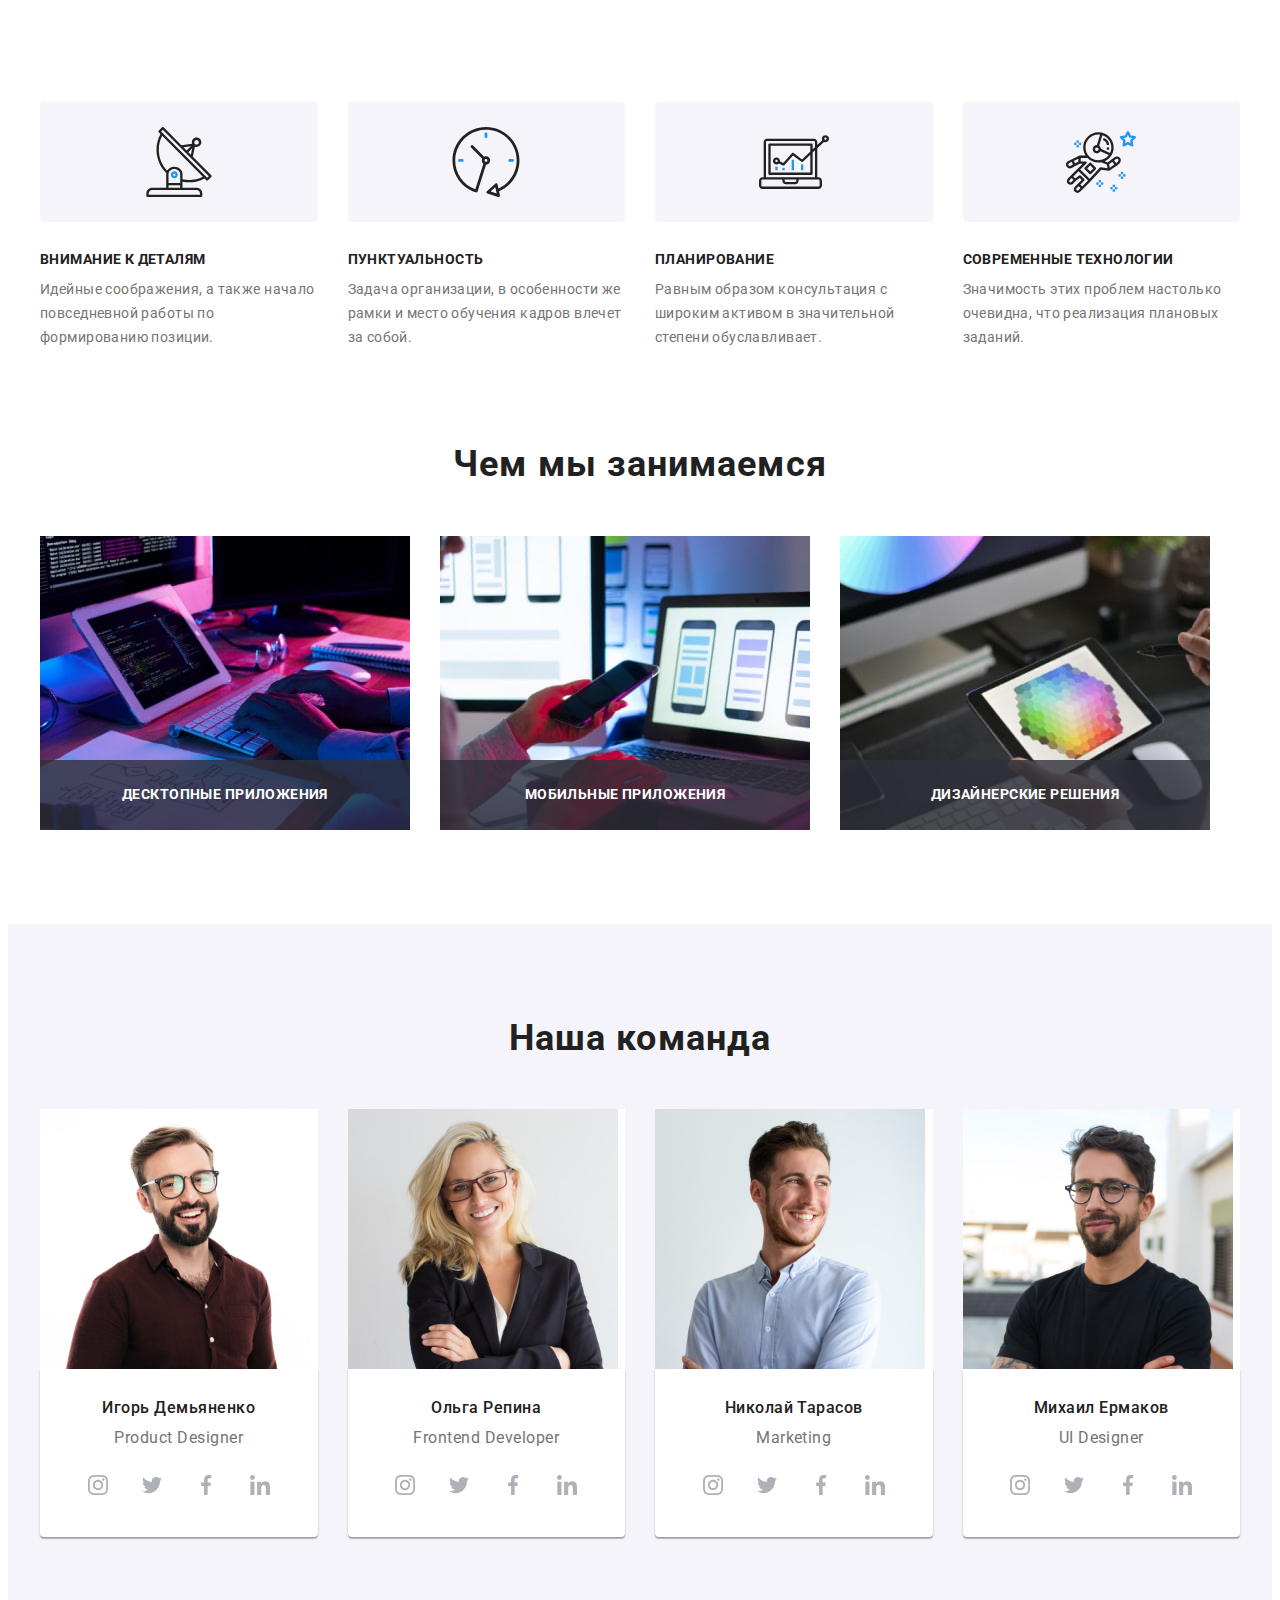
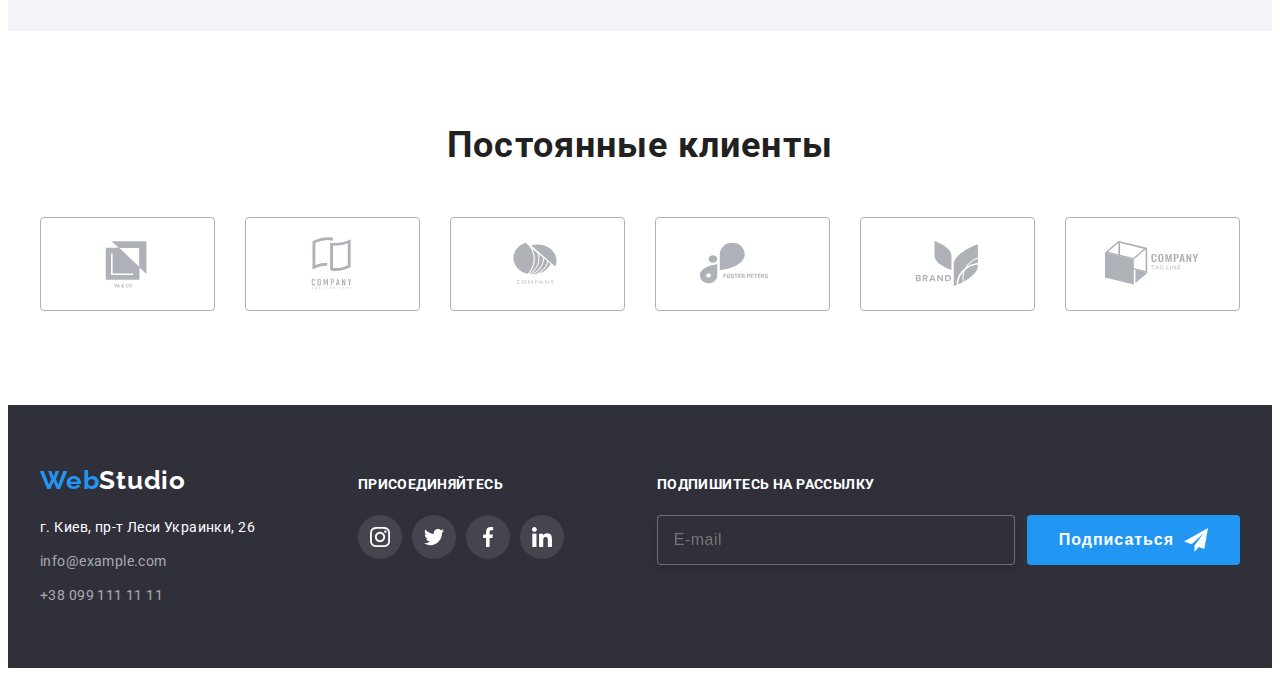
==== index.html @ 7e303294 "add" ====
<!DOCTYPE html>
<html lang="ru">

<head>
<meta charset="UTF-8">
<meta http-equiv="X-UA-Compatible" content="IE=edge">
<meta name="viewport" content="width=device-width, initial-scale=1.0">
<title>Studio</title>
<link rel="preconnect" href="https://fonts.googleapis.com">
<link
    href="https://fonts.googleapis.com/css2?family=Raleway:wght@700&family=Roboto:wght@400;500;700;900&display=swap"
    rel="stylesheet">
<link rel="preconnect" href="https://fonts.gstatic.com" crossorigin>
<link rel="stylesheet" href="https://cdnjs.cloudflare.com/ajax/libs/modern-normalize/1.1.0/modern-normalize.min.css"
    integrity="sha512-wpPYUAdjBVSE4KJnH1VR1HeZfpl1ub8YT/NKx4PuQ5NmX2tKuGu6U/JRp5y+Y8XG2tV+wKQpNHVUX03MfMFn9Q=="
    crossorigin="anonymous" referrerpolicy="no-referrer" />
<!--<link rel="stylesheet" href="./css/styles.css">-->
<link rel="stylesheet" href="./css/main.min.css">
</head>

<body>

<!----------------------------HEADER ----------------------------------------------->

<header class="header">
    <div class="container header__container">
        <nav class="navigation">
            <a href="./index.html" class="logo logo__header">Web<span class="logo__dark">Studio</span></a>
            <ul class="navigation__list">
                <li class="navigation__item"><a class="navigation__link  navigation__link--current" href="./index.html">Студия</a></li>
                <li class="navigation__item"><a class="navigation__link" href="./portfolio.html">Портфолио</a></li>
                <li class="navigation__item"><a class="navigation__link" href="#">Контакты</a></li>
            </ul>
        </nav>
        <ul class="contacts">
            <li class="contacts__item">
                <a class="contacts__link" href="mailto:info@example.com">
                    <svg class="contacts__icon" width="16" height="12">
                        <use href="./images/symbol-defs.svg#icon-mail"></use>
                    </svg>
                    info@devstudio.com
                </a>
            </li>
            <li class="contacts__item">
                <a class="contacts__link" href="tel:+380991111111">
                    <svg class="contacts__icon" width="10" height="16">
                        <use href="./images/symbol-defs.svg#icon-smartphone"></use>
                    </svg>
                    +38 096 111 11 11 
                </a>
            </li>
        </ul>

    </div>
</header>

<!-----------------------Main section ----------------------------->
<main>
    <!-----------------------Hero section----------------------->
    <section class="hero">
        <div class="container hero__container">
            <h1 class="hero__title">Эффективные решения <br> для вашего бизнеса</h1>
            <button data-modal-open type="button" class="button">Заказать услугу</button>

        </div>
    </section>
    <!-------------------------Section What are you details---------------------------->
    <section class="section block">
        <div class="container">
            <h2 class="visually-hidden">Внимание к деталям</h2>
            <ul class="details">
                <li class="details__item">
                    <div class="details__box">
                        <svg class="details__icon">
                            <use href="./images/symbol-defs.svg#icon-details-antenna-1"></use>
                        </svg>
                    </div>
                    <h3 class="details__title">Внимание к деталям</h3>
                    <p class="details__text">
                        Идейные соображения, а также начало повседневной работы по формированию позиции.
                    </p>
                </li>
                <li class="details__item ">
                    <div class="details__box">
                        <svg class="details__icon">
                            <use href="./images/symbol-defs.svg#icon-details-clock-2"></use>
                        </svg>
                    </div>
                    <h3 class="details__title">Пунктуальность</h3>
                    <p class="details__text">
                        Задача организации, в особенности же рамки и место обучения кадров влечет за собой.
                    </p>
                </li>
                <li class="details__item ">
                    <div class="details__box">
                        <svg class="details__icon">
                            <use href="./images/symbol-defs.svg#icon-details-diagram-3"></use>
                        </svg>
                    </div>
                    <h3 class="details__title">Планирование</h3>
                    <p class="details__text">
                        Равным образом консультация с широким активом в значительной степени обуславливает.
                    </p>
                </li>
                <li class="details__item ">
                    <div class="details__box">
                        <svg class="details__icon">
                            <use href="./images/symbol-defs.svg#icon-details-astronaut-4"></use>
                        </svg>
                    </div>
                    <h3 class="details__title">Современные технологии</h3>
                    <p class="details__text">
                        Значимость этих проблем настолько очевидна, что реализация плановых заданий.
                    </p>
                </li>
            </ul>
        </div>
    </section>
    <section class="section doing">
        <div class="container">
            <h2 class="section__title">Чем мы занимаемся</h2>
            <ul class="doing__list">
                <li class="doing__item">
                    <img src="images/work_1.jpg" alt="work1" width="370">
                    <div class="doing__box">
                        <p class="doing__text">Десктопные приложения</p>
                    </div>
                </li>
                <li class="doing__item">
                    <img src="images/work_2.jpg" alt="work2" width="370">
                    <div class="doing__box">
                        <p class="doing__text">Мобильные приложения</p>
                    </div>
                </li>
                <li class="doing__item">
                    <img src="images/work_3.jpg" alt="work3" width="370">
                    <div class="doing__box">
                        <p class="doing__text">Дизайнерские решения</p>
                    </div>
                </li>
            </ul>
        </div>
    </section>
    <!--------------------------------------Team section------------------------------------------------->
    <section class="section section--other-background block">
        <div class="container">
            <h2 class="section__title">Наша команда</h2>
            <ul class="team">
                <li class="team__item">
                    <img src="images/igor-min.jpg" alt="igor" class="team__img">
                    <div class="team__thumb">
                        <h3 class="team__title">Игорь Демьяненко</h3>
                        <p class="team__text">Product Designer</p>
                        <!--------------------------------Social links team section----------------------------------------->
                        <ul class="social">
                            <li class="social__item">
                                <a class="social__link" href="#" aria-label="instagram">
                                    <svg class="social__icon" width="20" height="20">
                                        <use href="./images/symbol-defs.svg#icon-instagram-1"></use>
                                    </svg>
                                </a>
                            </li>
                            <li class="social__item">
                                <a class="social__link" href="#" aria-label="twitter">
                                    <svg class="social__icon" width="20" height="20">
                                        <use href="./images/symbol-defs.svg#icon-twitter-2"></use>
                                    </svg>
                                </a>
                            </li>
                            <li class="social__item">
                                <a class="social__link" href="#" aria-label="facebook">
                                    <svg class="social__icon" width="20" height="20">
                                        <use href="./images/symbol-defs.svg#icon-facebook-3"></use>
                                    </svg>
                                </a>
                            </li>
                            <li class="social__item">
                                <a class="social__link" href="#" aria-label="linkedin">
                                    <svg class="social__icon" width="20" height="20">
                                        <use href="./images/symbol-defs.svg#icon-linkedin-4"></use>
                                    </svg>
                                </a>
                            </li>
                        </ul>
                    </div>
                </li>
                <li class="team__item">
                    <img src="images/olga-min.jpg" alt="olga" class="team__img">
                    <div class="team__thumb">
                        <h3 class="team__title">Ольга Репина</h3>
                        <p class="team__text">Frontend Developer</p>
                        <!-------------------------------Social links team section------------------------------------------->
                           <ul class="social">
                            <li class="social__item">
                                <a class="social__link" href="#" aria-label="instagram">
                                    <svg class="social__icon" width="20" height="20">
                                        <use href="./images/symbol-defs.svg#icon-instagram-1"></use>
                                    </svg>
                                </a>
                            </li>
                            <li class="social__item">
                                <a class="social__link" href="#" aria-label="twitter">
                                    <svg class="social__icon" width="20" height="20">
                                        <use href="./images/symbol-defs.svg#icon-twitter-2"></use>
                                    </svg>
                                </a>
                            </li>
                            <li class="social__item">
                                <a class="social__link" href="#" aria-label="facebook">
                                    <svg class="social__icon" width="20" height="20">
                                        <use href="./images/symbol-defs.svg#icon-facebook-3"></use>
                                    </svg>
                                </a>
                            </li>
                            <li class="social__item">
                                <a class="social__link" href="#" aria-label="linkedin">
                                    <svg class="social__icon" width="20" height="20">
                                        <use href="./images/symbol-defs.svg#icon-linkedin-4"></use>
                                    </svg>
                                </a>
                            </li>
                        </ul>
                    </div>
                </li>
                <li class="team__item">
                    <img src="images/nikolay-min.jpg" alt="nikolay" class="team__img">
                    <div class="team__thumb">
                        <h3 class="team__title">Николай Тарасов</h3>
                        <p class="team__text">Marketing</p>
                        <!---------------------------------------Social links team section------------------------------------------------>
                        <ul class="social">
                            <li class="social__item">
                                <a class="social__link" href="#" aria-label="instagram">
                                    <svg class="social__icon width="20" height="20">
                                        <use href="./images/symbol-defs.svg#icon-instagram-1"></use>
                                    </svg>
                                </a>
                            </li>
                            <li class="social__item">
                                <a class="social__link" href="#" aria-label="twitter">
                                    <svg class="social__icon" width="20" height="20">
                                        <use href="./images/symbol-defs.svg#icon-twitter-2"></use>
                                    </svg>
                                </a>
                            </li>
                            <li class="social__item">
                                <a class="social__link" href="#" aria-label="facebook">
                                    <svg class="social__icon" width="20" height="20">
                                        <use href="./images/symbol-defs.svg#icon-facebook-3"></use>
                                    </svg>
                                </a>
                            </li>
                            <li class="social__item">
                                <a class="social__link" href="#" aria-label="linkedin">
                                    <svg class="social__icon" width="20" height="20">
                                        <use href="./images/symbol-defs.svg#icon-linkedin-4"></use>
                                    </svg>
                                </a>
                            </li>
                        </ul>
                    </div>
                </li>
                <li class="team__item">
                    <img src="images/misha-min.jpg" alt="misha" class="team__img">
                    <div class="team__thumb">
                        <h3 class="team__title">Михаил Ермаков</h3>
                        <p class="team__text">UI Designer</p>
                        <!---------------------------------------Social links team section------------------------------------------------>
                        <ul class="social">
                            <li class="social__item">
                                <a class="social__link" href="#" aria-label="instagram">
                                    <svg class="social__icon" width="20" height="20">
                                        <use href="./images/symbol-defs.svg#icon-instagram-1"></use>
                                    </svg>
                                </a>
                            </li>
                            <li class="social__item">
                                <a class="social__link" href="#" aria-label="twitter">
                                    <svg class="social__icon" width="20" height="20">
                                        <use href="./images/symbol-defs.svg#icon-twitter-2"></use>
                                    </svg>
                                </a>
                            </li>
                            <li class="social__item">
                                <a class="social__link" href="#" aria-label="facebook">
                                    <svg class="social__icon" width="20" height="20">
                                        <use href="./images/symbol-defs.svg#icon-facebook-3"></use>
                                    </svg>
                                </a>
                            </li>
                            <li class="social__item">
                                <a class="social__link" href="#" aria-label="linkedin">
                                    <svg class="social__icon" width="20" height="20">
                                        <use href="./images/symbol-defs.svg#icon-linkedin-4"></use>
                                    </svg>
                                </a>
                            </li>
                        </ul>
                    </div>
                </li>
            </ul>
        </div>
    </section>

    <!--------------------------Clients section------------------------------------------>
    <section class="section block">
        <div class="container">
            <h2 class="section__title">Постоянные клиенты</h2>
            <ul class="clients">
                <li class="clients__item">
                    <a class="clients__link" href="#">
                        <svg class="clients__icon" width="106" height="60">
                            <use href="./images/symbol-defs.svg#icon-clients-logo"></use>
                        </svg>
                    </a>
                </li>
                <li class="clients__item">
                    <a class="clients__link" href="#">
                        <svg class="clients__icon" width="106" height="60">
                            <use href="./images/symbol-defs.svg#icon-clients-logo-1"></use>
                        </svg>
                    </a>
                </li>
                <li class="clients__item">
                    <a class="clients__link" href="#">
                        <svg class="clients__icon" width="106" height="60">
                            <use href="./images/symbol-defs.svg#icon-clients-logo-2"></use>
                        </svg>
                    </a>
                </li>
                <li class="clients__item">
                    <a class="clients__link" href="#">
                        <svg class="clients__icon" width="106" height="60">
                            <use href="./images/symbol-defs.svg#icon-clients-logo-3"></use>
                        </svg>
                    </a>
                </li>
                <li class="clients__item">
                    <a class="clients__link" href="#">
                        <svg class="clients__icon" width="106" height="60">
                            <use href="./images/symbol-defs.svg#icon-clients-logo-4"></use>
                        </svg>
                    </a>
                </li>
                <li class="clients__item">
                    <a class="clients__link" href="#" >
                        <svg class="clients__icon" width="106" height="60">
                            <use href="./images/symbol-defs.svg#icon-clients-logo-6"></use>
                        </svg>
                    </a>
                </li>
            </ul>
        </div>
    </section>
</main>

<!-------------------------------Footer section--------------------------------------------------->
<footer class="footer block">
    <div class="container footer__container">
        <div class="footer__box">
            <a href="./index.html" class="logo footer__logo">Web<span class="logo__light">Studio </span> </a>
            <address class="footer__adress">
                <ul class="footer__list">
                    <li class="footer__item">
                        <a href="#" class="footer__second--adress">г. Киев, пр-т Леси Украинки, 26</a>
                    </li>
                    <li class="footer__item">
                        <a href="mailto:info@example.com" class="footer__contacts">info@example.com</a>
                    </li>
                    <li class="footer__item">
                        <a href="tel:+380991111111" class="footer__contacts">+38 099 111 11 11</a>
                    </li>
                </ul>
            </address>
        </div>
        <!-----------------------------Social links footer section--------------------------------------------------------->
        <div class="footer__box">
            <p class="footer__text">Присоединяйтесь</p>
            <ul class="social">
                <li class="social__item">
                    <a class="social__link footer__icon--style" href="#" aria-label="instagram">
                        <svg class="social__icon" width="20" height="20">
                            <use href="./images/symbol-defs.svg#icon-instagram-1"></use>
                        </svg>
                    </a>
                </li>
                <li class="social__item">
                    <a class="social__link footer__icon--style" href="#" aria-label="twitter">
                        <svg class="social__icon" width="20" height="20">
                            <use href="./images/symbol-defs.svg#icon-twitter-2"></use>
                        </svg>
                    </a>
                </li>
                <li class="social__item">
                    <a class="social__link footer__icon--style" href="#" aria-label="facebook">
                        <svg class="social__icon" width="20" height="20">
                            <use href="./images/symbol-defs.svg#icon-facebook-3"></use>
                        </svg>
                    </a>
                </li>
                <li class="social__item">
                    <a class="social__link footer__icon--style" href="#" aria-label="linkedin">
                        <svg class="social__icon" width="20" height="20">
                            <use href="./images/symbol-defs.svg#icon-linkedin-4"></use>
                        </svg>
                    </a>
                </li>
            </ul>
        </div>
        <div class="footer__box">
            <p class="footer__text">Подпишитесь на рассылку</p>
            <form action="" class="footer__form">
                <input type="text" name="name" placeholder="E-mail" class="footer__form--input">
                <button type="submit" class="button">
                    Подписаться
                    <svg class="footer__form--icon">
                        <use href="./images/symbol-defs.svg#icon-send"></use>
                    </svg>

                </button>
            </form>
        </div>
    </div>
</footer>

<!------------------------------Modal------------------------------------>

<div class="backdrop is-hidden" data-modal>
    <div class="modal">
        <button data-modal-close class="modal__btn">
            <svg class="modal__icon">
                <use href="./images/symbol-defs.svg#icon-close"></use>
            </svg>
        </button>
        <p class="modal__form--text">Оставьте свои данные, мы вам перезвоним</p>
        <form action="#" class="modal__form">
            <label class="modal__form--field">
                Имя
                <span class="modal__form--wrapper">
                    <input type="text" name="name" required class="modal__form--input">
                    <svg class="modal__form--icon">
                        <use href="./images/symbol-defs.svg#icon-person"></use>
                    </svg>
                </span>
            </label>
            <label class="modal__form--field">
                Телефон
                <span class="modal__form--wrapper">
                    <input type="tel" name="tel" required class="modal__form--input">
                    <svg class="modal__form--icon">
                        <use href="./images/symbol-defs.svg#icon-phone-2"></use>
                    </svg>
                </span>
            </label>
            <label class="modal__form--field">
                Почта
                <span class="modal__form--wrapper">
                    <input type="email" name="mail" required class="modal__form--input">
                    <svg class="modal__form--icon">
                        <use href="./images/symbol-defs.svg#icon-mail-2"></use>
                    </svg>
                </span>
            </label>
            <label class="modal__form--field">
                Комментарий
                <textarea class="modal__form--textarea" name="feedback" placeholder="Введите текст"></textarea>
            </label>

            <label class="modal__form--field modal__checkbox--label">
                <input type="checkbox" class="modal__checkbox--input visually-hidden">
                <svg class="modal__checkbox--icon">
                    <use href="./images/symbol-defs.svg#icon-check"></use>
                </svg>
                <span class="modal__checkbox--text">
                    Соглашаюсь с рассылкой и принимаю <a href="#" class="modal__checkbox--link">Условия договора</a>
                </span>
            </label>

            <button type="submit" class="button modal__submit--btn">Отправить</button>
        </form>
    </div>
</div>

<script src="js/modal.js"></script>
</body>

</html>
---- css/styles.css ----
:root {
  --main-text-color: #757575; /*основной цвет текста на сайте*/
  --primary-first-text-color: #ffffff; /*второй цвет текста на сайте*/
  --primary-second-text-color: #212121; /*третий цвет текста на сайте*/
  --accent-color: #2196f3; /*акцент цвета*/
  --main-background-color: #ffffff; /*главный цвет-заливки сайта*/
  --primary-background-color: #2f303a; /*цвет заливки для fouter и hero*/
  --primary-team-background-color: #f5f4fa; /*цвет заливки team*/
  --main-btn-background: #2196f3; /*заливка кнопки*/
  --foter-mail-color: rgba(255, 255, 255, 0.6); /*цвет мейла и телефона в футоре*/
  --icon-color: #afb1b8; /*цвет для иконки*/
}

body {
  font-family: Roboto, sans-serif; /*подкл. главного шрифта на сайте*/
  font-size: 14px; /*подкл. размера шрифта на сайте*/
  background: var(--main-background-color); /*главная заливка*/
  color: var(--main-text-color); /*главный цвет шрифта*/
}

/*сбрасывает стили*/
h1,
h2,
h3,
p,
ul {
  margin: 0;
}

/*убирает точки в списке*/
ul {
  padding: 0;
  list-style: none;
}

/*убирает подчеркивания в ссылках*/
a {
  text-decoration: none;
}

/*сбрасывает стили на картинках*/
img {
  display: block;
  max-width: 100%;
  height: auto;
}

/*скрывает не нужные заголовки*/
.visually-hidden {
  position: absolute;
  white-space: nowrap;
  width: 1px;
  height: 1px;
  overflow: hidden;
  border: 0;
  padding: 0;
  clip: rect(0 0 0 0);
  clip-path: inset(50%);
  margin: -1px;
}

/*контейнер*/
.container {
  width: 1200px;
  margin: 0 auto;
  padding-left: 15px;
  padding-right: 15px;
}

/*падинг на секции*/
.section {
  padding: 94px 0;
}

.section--title {
  margin-bottom: 50px;

  font-weight: 700;
  font-size: 36px;
  line-height: 1.16;
  text-align: center;
  letter-spacing: 0.03em;

  color: var(--primary-second-text-color);
}

/*----------------------------SOCIAL------------------------------*/

.social {
  display: flex;
  justify-content: center;
}

.social__item:not(:last-child) {
  margin-right: 10px;
}

.social__link {
  display: flex;
  width: 44px;
  height: 44px;
  align-items: center;
  justify-content: center;

  border-radius: 50%;
  color: var(--icon-color);
  transition: background-color 250ms cubic-bezier(0.4, 0, 0.2, 1),
    color 250ms cubic-bezier(0.4, 0, 0.2, 1);
}

.social__icon {
  fill: currentColor;
}

.social__link:hover,
.social__link:focus {
  background-color: var(--accent-color);
  color: var(--primary-first-text-color);
}

/*------------LOGO--------------*/

.logo {
  font-family: Raleway, sans-serif;
  font-weight: 700;
  font-size: 26px;
  line-height: 1.19;
  letter-spacing: 0.03em;

  color: var(--accent-color);
}

.logo__header {
  margin-right: 90px;
}

.logo__dark {
  color: var(--primary-second-text-color);
}

.logo__light {
  color: var(--primary-first-text-color);
}

/*-----------BUTTON-----------*/
.button {
  padding: 10px 32px;
  margin: 0 auto;

  display: flex;
  justify-content: center;
  align-items: center;

  font-weight: 700;
  font-size: 16px;
  line-height: 1.87;
  text-decoration: none;
  letter-spacing: 0.06em;

  color: var(--primary-first-text-color);
  background-color: var(--main-btn-background);
  border: transparent;
  border-radius: 4px;
  cursor: pointer;
  transition: background-color 250ms cubic-bezier(0.4, 0, 0.2, 1);
}

.button:hover,
.button:focus {
  background-color: var(--main-btn-background);
}

/*------------------HEADER------------------- */

.header {
  border-bottom: 1px solid #ececec;
}

.header__container {
  display: flex;
  align-items: center;
}

.navigation {
  display: flex;
  align-items: center;
}

.navigation__list {
  display: flex;
  margin-left: auto;
}

.navigation__item:not(:last-child) {
  margin-right: 50px;
}

.navigation__link {
  position: relative;
  padding: 32px 0;
  display: block;

  font-weight: 500;
  line-height: 1.14;
  letter-spacing: 0.02em;

  color: var(--primary-second-text-color);

  transition: color 250ms cubic-bezier(0.4, 0, 0.2, 1);
}

.logo__navigation {
  margin-right: 93px;
}

.navigation__link--contacts {
  display: flex;
  align-items: center;
  font-weight: 500;
  line-height: 1.14;
  letter-spacing: 0.02em;
  color: var(--main-text-color);
  transition: color 250ms cubic-bezier(0.4, 0, 0.2, 1);
}

.navigation__icon--contacts {
  margin-right: 10px;
  fill: currentColor;
}

.navigation__link:hover,
.navigation__link:focus,
.navigation__link--contacts:hover,
.navigation__link--contacts:focus {
  color: var(--accent-color);
}

.current {
  color: var(--accent-color);
}

.current::after {
  content: ' ';
  position: absolute;
  left: 0;
  bottom: -1px;

  width: 100%;
  height: 4px;

  background-color: var(--accent-color);
  border-radius: 2px;
}

/*---------------HERO-----------------*/

.hero {
  padding: 200px 0;
  margin: 0 auto;

  max-width: 1600px;
  height: 600px;
  background-color: var(--primary-background-color);
  background-image: linear-gradient(to right, rgba(47, 48, 58, 0.4), rgba(47, 48, 58, 0.4)),
    url('../images/hero-background-min.jpg');
  background-repeat: no-repeat;
  background-size: cover;
  background-position: center;
}

.hero__container {
  display: flex;
  flex-direction: column;
  align-items: center;
}

.hero__title {
  margin-bottom: 40px;

  font-weight: 900;
  font-size: 44px;
  line-height: 1.36;
  text-align: center;
  letter-spacing: 0.06em;
  text-transform: uppercase;

  color: var(--primary-first-text-color);
}

/*---------------------DETAILS SECTION-------------------*/

.details {
  display: flex;
}

.details__title {
  margin-bottom: 10px;

  font-weight: 700;
  font-size: 14px;
  line-height: 1.14;
  letter-spacing: 0.03em;
  text-transform: uppercase;

  color: var(--primary-second-text-color);
}

.details__text {
  font-weight: 400;
  line-height: 1.71;
  letter-spacing: 0.03em;
}

.details__item:not(:last-child) {
  margin-right: 30px;
}

.details__box {
  margin-bottom: 30px;

  display: flex;
  width: 270px;
  height: 120px;
  align-items: center;
  justify-content: center;

  background-color: var(--primary-team-background-color);
  border-radius: 4px;
}

.details__icon {
  width: 70px;
  height: 70px;
}

/*----------------------DOING SECTION--------------------*/

.doing__section {
  padding-top: 0;
}

.doing__title {
  margin-bottom: 50px;

  font-weight: 700;
  font-size: 36px;
  line-height: 1.16;
  text-align: center;
  letter-spacing: 0.03em;

  color: var(--primary-second-text-color);
}

.doing__list {
  display: flex;
}

.doing__item:not(:last-child) {
  margin-right: 30px;
  position: relative;
}

.doing__item {
  position: relative;
}

.doing__box {
  position: absolute;
  bottom: 0;
  left: 0;
  display: flex;
  justify-content: center;
  align-items: center;
  width: 100%;
  height: 70px;
  background: rgba(47, 48, 58, 0.8);
}

.doing__text {
  font-weight: 700;
  font-size: 14px;
  line-height: 1.14;
  text-align: center;
  letter-spacing: 0.03em;
  text-transform: uppercase;

  color: var(--primary-first-text-color);
}

/*--------------------TEAM SECTION-----------------------*/

.section--other-background {
  background-color: var(--primary-team-background-color);
}

.team {
  display: flex;
}

.team__item {
  background-color: var(--main-background-color);
}

.team__item:not(:last-child) {
  margin-right: 30px;
}

.team__thumbr {
  padding: 30px 0;

  box-shadow: 0px 1px 3px rgba(0, 0, 0, 0.12), 0px 1px 1px rgba(0, 0, 0, 0.14),
    0px 2px 1px rgba(0, 0, 0, 0.2);
  border-radius: 0px 0px 4px 4px;
}

.team__title {
  margin-bottom: 10px;

  font-weight: 500;
  font-size: 16px;
  line-height: 1.18;
  text-align: center;
  letter-spacing: 0.03em;

  color: var(--primary-second-text-color);
}

.team__text {
  margin-bottom: 16px;
  font-weight: 400;
  font-size: 16px;
  line-height: 19px;
  text-align: center;
  letter-spacing: 0.03em;
}

/*------------------Clients--------------------*/

.clients {
  display: flex;
}

.clients__item:not(:last-child) {
  margin-right: 30px;
}

.clients__link {
  display: flex;
  width: 170px;
  height: 92px;
  align-items: center;
  justify-content: center;

  border: 1px solid var(--icon-color);
  border-radius: 4px;
  color: var(--icon-color);

  transition: color 250ms cubic-bezier(0.4, 0, 0.2, 1), border 250ms cubic-bezier(0.4, 0, 0.2, 1);
}

.clients__link:hover,
.clients__link:focus {
  color: var(--accent-color);
  border: 1px solid var(--accent-color);
}

.clients__icon {
  fill: currentColor;
}

/*------------------------FOOUTER---------------------------*/

.footer {
  background-color: var(--primary-background-color);
  padding: 60px 0;
}

.footer__container {
  display: flex;
  align-items: baseline;
}

.footer__logo {
  margin-bottom: 20px;
}

.footer__adress {
  margin-top: 20px;
  font-style: normal;
}

.footer__second--adress {
  font-style: normal;
  font-weight: 400;
  line-height: 1.71;
  letter-spacing: 0.03em;
  color: var(--primary-first-text-color);
}

.footer__item:not(:last-child) {
  margin-bottom: 10px;
}

.footer__icon--style {
  background: rgba(255, 255, 255, 0.1);
  color: var(--primary-first-text-color);
  border-radius: 50%;
}

.footer__contacts {
  font-weight: 400;
  line-height: 1.71;
  letter-spacing: 0.03em;

  color: var(--foter-mail-color);
}

.footer__text {
  margin-bottom: 20px;
  font-weight: 700;
  font-size: 14px;
  line-height: 1.42;
  letter-spacing: 0.03em;
  text-transform: uppercase;

  color: var(--primary-first-text-color);
}

.footer__box:not(:last-child) {
  margin-right: 70px;
}

.footer__box:nth-child(3) {
  flex-grow: 1;
}

/***********************FOOTER FORM*******************************************/
.footer__form {
  display: flex;
}

.footer__form--input {
  padding: 15px 0 15px 16px;

  width: 358px;
  height: 50px;

  font-weight: 400;
  font-size: 16px;
  line-height: 1.25;

  align-items: center;
  letter-spacing: 0.03em;

  color: rgba(255, 255, 255, 0.6);
  border: 1px solid rgba(255, 255, 255, 0.3);
  box-sizing: border-box;
  filter: drop-shadow(0px 4px 4px rgba(0, 0, 0, 0.15));
  background-color: var(--primary-background-color);
  border-radius: 4px;

  transition: border-color 250ms cubic-bezier(0.4, 0, 0.2, 1);
}

.footer__form--icon {
  margin-left: 10px;

  width: 24px;
  height: 24px;

  fill: currentColor;
}

.footer__form--input:focus {
  border-color: var(--accent-color);
  outline: none;
}

/********************************************************************************************/
/*-------------------------PORTFOLIO-----------------------*/

/*--------------------------GALLERY------------------------*/

.filter {
  display: flex;
  justify-content: center;

  margin-bottom: 50px;
}

.filter__item:not(:last-child) {
  margin-right: 8px;
}

.filter__btn {
  padding: 6px 22px;

  font-weight: 500;
  font-size: 16px;
  line-height: 1.62;
  text-align: center;
  letter-spacing: 0.03em;

  color: var(--primary-second-text-color);
  background: var(--primary-team-background-color);

  border-radius: 4px;
  border-style: none;
  transition: color 250ms cubic-bezier(0.4, 0, 0.2, 1),
    background-color 250ms cubic-bezier(0.4, 0, 0.2, 1),
    box-shadow 250ms cubic-bezier(0.4, 0, 0.2, 1);

  cursor: pointer;
}

.filter__btn:hover,
.filter__btn:focus {
  color: var(--primary-first-text-color);
  background: var(--accent-color);
  box-shadow: 0px 3px 1px rgba(0, 0, 0, 0.1), 0px 1px 2px rgba(0, 0, 0, 0.08),
    0px 2px 2px rgba(0, 0, 0, 0.12);
}

.gallery {
  margin-bottom: -30px;
  margin-right: -30px;
  display: flex;
  flex-wrap: wrap;
}

.gallery__item {
  margin-right: 30px;
  margin-bottom: 30px;
  position: relative;
  flex-basis: calc(100% / 3 - 30px);
}

.gallery__box {
  position: relative;
  overflow: hidden;
}

.gallery__img {
  display: block;
  width: 370px;
  height: 294px;
}

.gallery__box:hover .gallery__overlay--box .gallery__box:focus .gallery__overlay--box {
  transform: translateY(0);
}

.gallery__overlay--box {
  position: absolute;
  bottom: 0;
  left: 0;
  width: 100%;
  height: 100%;
  background-color: rgba(33, 150, 243, 0.9);

  transform: translateY(101%);
  transition: transform 250ms cubic-bezier(0.4, 0, 0.2, 1);
}

.gallery__overlay--text {
  padding: 63px 24px;
  position: absolute;

  font-style: 400;
  font-weight: normal;
  font-size: 18px;
  line-height: 1.56;
  letter-spacing: 0.03em;

  color: var(--primary-first-text-color);
}

.gallery__trumb {
  padding: 20px 24px;

  background-color: var(--main-background-color);
  border: 1px solid #eeeeee;
}

.gallery__title {
  margin-bottom: 8px;

  font-weight: 700;
  font-size: 18px;
  line-height: 2.11;
  letter-spacing: 0.06em;

  color: var(--primary-second-text-color);
}

.gallery__text {
  font-weight: 400;
  font-size: 16px;
  line-height: 1.87;
  letter-spacing: 0.03em;
}

.gallery__link {
  display: block;
  color: var(--primary-second-text-color);
  transition: /*background-color 250ms cubic-bezier(0.4, 0, 0.2, 1),*/ box-shadow 250ms
    cubic-bezier(0.4, 0, 0.2, 1);
}

.gallery__link:hover,
.gallery__link:focus {
  box-shadow: 0px 1px 1px rgba(0, 0, 0, 0.12), 0px 4px 4px rgba(0, 0, 0, 0.06),
    1px 4px 6px rgba(0, 0, 0, 0.16);
}

.gallery__link:hover .gallery__overlay--box,
.gallery__link:focus .gallery__overlay--box {
  transform: translateY(0);
}

/***********************************************************************************/
/*----------------------------------Modal-----------------------------------------*/

.backdrop {
  position: fixed;
  top: 0;
  left: 0;
  width: 100%;
  height: 100%;
  background-color: rgba(0, 0, 0, 0.2);

  opacity: 1;

  transition: opacity 250ms cubic-bezier(0.4, 0, 0.2, 1);
}

.backdrop.is-hidden {
  opacity: 0;
  pointer-events: none;
}

.modal {
  padding: 40px;
  position: absolute;
  top: 50%;
  left: 50%;

  width: 528px;
  height: 581px;

  opacity: 1;

  background-color: var(--main-background-color);
  box-shadow: 0px 1px 3px rgba(0, 0, 0, 0.12), 0px 1px 1px rgba(0, 0, 0, 0.14),
    0px 2px 1px rgba(0, 0, 0, 0.2);
  border-radius: 4px;

  transform: translate(-50%, -50%) scale(1);
  transition: transform 250ms cubic-bezier(0.4, 0, 0.2, 1);
}

.is-hidden .modal {
  transform: translate(-50%, -50%) scale(1.1);
  opacity: 0;
}

.modal__btn {
  position: absolute;
  display: flex;

  top: 8px;
  right: 8px;

  width: 30px;
  height: 30px;
  align-items: center;
  justify-content: center;

  color: #000000;

  background-color: var(--main-background-color);
  border: 1px solid rgba(0, 0, 0, 0.1);
  border-radius: 50%;
  transition: background-color 250ms cubic-bezier(0.4, 0, 0.2, 1);
  cursor: pointer;
}

.modal__icon {
  fill: currentColor;
  width: 11px;
  height: 11px;
}

.modal__form--text {
  margin-bottom: 12px;

  font-weight: 700;
  font-size: 20px;
  line-height: 1.15;
  text-align: center;
  letter-spacing: 0.03em;

  color: var(--primary-second-text-color);
}

textarea {
  resize: none;
}

.modal__form--field {
  margin: 4px 0 0 0;

  position: relative;
  display: block;

  font-size: 12px;
  line-height: 1.16;
  letter-spacing: 0.01em;

  color: #757575;
}

.modal__form--field:last-of-type(2) {
  margin: 0 0 20px 0;
}

.modal__form--wrapper {
  margin: 4px 0 0 0;

  position: relative;
  display: block;
}

.modal__form--input,
.modal__form--textarea {
  display: block;
  width: 100%;
  height: 40px;

  border: 1px solid rgba(33, 33, 33, 0.2);

  box-sizing: border-box;
  border-radius: 4px;

  transition: border 250ms cubic-bezier(0.4, 0, 0.2, 1);
}

.modal__form--input {
  padding-left: 42px;
  padding-right: 15px;
}

.modal__form--icon {
  position: absolute;
  top: 11px;
  left: 12px;

  display: inline-block;

  /*fill: currentColor;*/
  color: var(--primary-second-text-color);
  width: 18px;
  height: 18px;

  transition: fill 250ms cubic-bezier(0.4, 0, 0.2, 1);
}
.modal__form--input:focus ~ .modal__form--icon {
  fill: var(--accent-color);
}

.modal__form--input:focus,
.modal__form--textarea:focus {
  border-color: var(--accent-color);
  outline: none;
}

.modal__form--textarea {
  margin-bottom: 20px;
  padding: 16px 12px;
  height: 120px;
  resize: none;
}

.modal__form--textarea::placeholder {
  font-weight: 400;
  font-size: 12px;
  line-height: 1.16;
  letter-spacing: 0.01em;
  color: rgba(117, 117, 117, 0.5);
}

.modal__checkbox--label {
  margin-bottom: 30px;

  display: flex;
  justify-content: center;
  align-items: center;
}

.modal__checkbox--icon {
  margin-right: 7px;

  width: 16px;
  height: 15px;

  border: 2px solid var(--primary-second-text-color);
  border-radius: 2px;

  transition: border 250ms cubic-bezier(0.4, 0, 0.2, 1),
    background-color 250ms cubic-bezier(0.4, 0, 0.2, 1);
}

.modal__checkbox--input:focus + .modal__checkbox--icon {
  outline: 1px solid var(--accent-color);
}

.modal__checkbox--input:checked + .modal__checkbox--icon {
  background-color: var(--accent-color);
  border-color: var(--accent-color);
}

.modal__checkbox--text,
.modal__checkbox--link {
  font-weight: normal;
  font-size: 14px;
  line-height: 1.71;
  letter-spacing: 0.03em;

  color: #757575;
}

.modal__checkbox--link {
  color: var(--accent-color);
  text-decoration: underline;
}

.modal__submit--btn {
  padding: 10px 55px;
}
---- css/main.min.css ----
h1,h2,h3,p,ul{margin:0}ul{padding:0;list-style:none}a{text-decoration:none}img{display:block;max-width:100%;height:auto}section{display:none}header{display:none}footer{display:none}.block{display:block}:root{--main-text-color: #757575;--primary-first-text-color: #FFFFFF;--primary-second-text-color: #212121;--accent-color: #2196F3;--main-background-color: #FFFFFF;--primary-background-color: #2F303A;--primary-team-background-color: #F5F4FA;--main-btn-background: #2196F3;--foter-mail-color: rgba(255, 255, 255, 0.6);--icon-color: #AFB1B8}body{font-family:Roboto, sans-serif;font-size:14px;background:var(--main-background-color);color:var(--main-text-color)}.button{padding:10px 32px;margin:0 auto;display:-webkit-box;display:-ms-flexbox;display:flex;-webkit-box-pack:center;-ms-flex-pack:center;justify-content:center;-webkit-box-align:center;-ms-flex-align:center;align-items:center;font-weight:700;font-size:16px;line-height:1.87;text-decoration:none;letter-spacing:0.06em;color:var(--primary-first-text-color);background-color:var(--main-btn-background);border:transparent;border-radius:4px;cursor:pointer;-webkit-transition:background-color 250ms cubic-bezier(0.4, 0, 0.2, 1);transition:background-color 250ms cubic-bezier(0.4, 0, 0.2, 1)}.button:hover,.button:focus{background-color:var(--main-btn-background)}.container{margin:0 auto;padding-left:15px;padding-right:15px}@media screen and (min-width: 480px){.container{width:480px}}@media screen and (min-width: 768px){.container{width:768px}}@media screen and (min-width: 1200px){.container{width:1200px}}.navigation__link--current{color:var(--accent-color)}.navigation__link--current::after{content:' ';position:absolute;left:0;bottom:-1px;width:100%;height:4px;background-color:var(--accent-color);border-radius:2px}.logo{font-family:Raleway, sans-serif;font-weight:700;font-size:26px;line-height:1.19;letter-spacing:0.03em;color:var(--accent-color)}.logo__header{margin-right:90px}.logo__dark{color:var(--primary-second-text-color)}.logo__light{color:var(--primary-first-text-color)}.backdrop{position:fixed;top:0;left:0;width:100%;height:100%;background-color:rgba(0,0,0,0.2);opacity:1;-webkit-transition:opacity 250ms cubic-bezier(0.4, 0, 0.2, 1);transition:opacity 250ms cubic-bezier(0.4, 0, 0.2, 1)}.backdrop.is-hidden{opacity:0;pointer-events:none}.modal{padding:40px;position:absolute;top:50%;left:50%;width:528px;height:581px;opacity:1;background-color:var(--main-background-color);-webkit-box-shadow:0px 1px 3px rgba(0,0,0,0.12),0px 1px 1px rgba(0,0,0,0.14),0px 2px 1px rgba(0,0,0,0.2);box-shadow:0px 1px 3px rgba(0,0,0,0.12),0px 1px 1px rgba(0,0,0,0.14),0px 2px 1px rgba(0,0,0,0.2);border-radius:4px;-webkit-transform:translate(-50%, -50%) scale(1);transform:translate(-50%, -50%) scale(1);-webkit-transition:-webkit-transform 250ms cubic-bezier(0.4, 0, 0.2, 1);transition:-webkit-transform 250ms cubic-bezier(0.4, 0, 0.2, 1);transition:transform 250ms cubic-bezier(0.4, 0, 0.2, 1);transition:transform 250ms cubic-bezier(0.4, 0, 0.2, 1), -webkit-transform 250ms cubic-bezier(0.4, 0, 0.2, 1)}.modal .is-hidden .modal{-webkit-transform:translate(-50%, -50%) scale(1.1);transform:translate(-50%, -50%) scale(1.1);opacity:0}.section{padding:60px 0}@media screen and (min-width: 1200px){.section{padding:94px 0}}.section__title{margin-bottom:30px;font-weight:700;font-size:28px;line-height:1.14;text-align:center;letter-spacing:0.03em;color:var(--primary-second-text-color)}@media screen and (min-width: 1200px){.section__title{margin-bottom:50px;font-size:36px;line-height:1.16}}.social{display:-webkit-box;display:-ms-flexbox;display:flex;-webkit-box-pack:center;-ms-flex-pack:center;justify-content:center}.social__item:not(:last-child){margin-right:10px}.social__link{display:-webkit-box;display:-ms-flexbox;display:flex;width:44px;height:44px;-webkit-box-align:center;-ms-flex-align:center;align-items:center;-webkit-box-pack:center;-ms-flex-pack:center;justify-content:center;border-radius:50%;color:var(--icon-color);-webkit-transition:background-color 250ms cubic-bezier(0.4, 0, 0.2, 1),color 250ms cubic-bezier(0.4, 0, 0.2, 1);transition:background-color 250ms cubic-bezier(0.4, 0, 0.2, 1),color 250ms cubic-bezier(0.4, 0, 0.2, 1)}.social__link:hover,.social__link:focus{background-color:var(--accent-color);color:var(--primary-first-text-color)}.social__icon{fill:currentColor}.visually-hidden{position:absolute;white-space:nowrap;width:1px;height:1px;overflow:hidden;border:0;padding:0;clip:rect(0 0 0 0);-webkit-clip-path:inset(50%);clip-path:inset(50%);margin:-1px}.clients{display:-webkit-box;display:-ms-flexbox;display:flex;-ms-flex-wrap:wrap;flex-wrap:wrap;margin:-15px}.clients__item{margin:15px;-ms-flex-preferred-size:calc((100% - 60px) / 2);flex-basis:calc((100% - 60px) / 2)}@media screen and (min-width: 768px){.clients__item{-ms-flex-preferred-size:calc((100% - 90px) / 3);flex-basis:calc((100% - 90px) / 3)}}@media screen and (min-width: 1200px){.clients__item{-ms-flex-preferred-size:calc((100% - 180px) / 6);flex-basis:calc((100% - 180px) / 6)}}.clients__link{display:-webkit-box;display:-ms-flexbox;display:flex;height:92px;-webkit-box-align:center;-ms-flex-align:center;align-items:center;-webkit-box-pack:center;-ms-flex-pack:center;justify-content:center;border:1px solid var(--icon-color);border-radius:4px;color:var(--icon-color);-webkit-transition:color 250ms cubic-bezier(0.4, 0, 0.2, 1),border 250ms cubic-bezier(0.4, 0, 0.2, 1);transition:color 250ms cubic-bezier(0.4, 0, 0.2, 1),border 250ms cubic-bezier(0.4, 0, 0.2, 1)}.clients__link:hover,.clients__link:focus{color:var(--accent-color);border:1px solid var(--accent-color)}.clients__icon{fill:currentColor}@media screen and (min-width: 768px){.details{display:-webkit-box;display:-ms-flexbox;display:flex;-ms-flex-wrap:wrap;flex-wrap:wrap;margin:-15px}}.details__title{margin-bottom:10px;font-weight:700;font-size:14px;line-height:1.14;letter-spacing:0.03em;text-transform:uppercase;text-align:center;color:var(--primary-second-text-color)}@media screen and (min-width: 768px){.details__title{text-align-last:left}}.details__text{font-weight:400;line-height:1.71;letter-spacing:0.03em}@media screen and (min-width: 768px){.details__item{margin:15px;-ms-flex-preferred-size:calc((100% - 60px) / 2);flex-basis:calc((100% - 60px) / 2)}}@media screen and (max-width: 767px){.details__item:not(:last-child){margin-bottom:30px}}@media screen and (min-width: 1200px){.details__item{-ms-flex-preferred-size:calc((100% - 120px) / 4);flex-basis:calc((100% - 120px) / 4)}}.details__box{margin-bottom:30px;display:-webkit-box;display:-ms-flexbox;display:flex;height:120px;-webkit-box-align:center;-ms-flex-align:center;align-items:center;-webkit-box-pack:center;-ms-flex-pack:center;justify-content:center;background-color:var(--primary-team-background-color);border-radius:4px}.details__icon{width:70px;height:70px}.doing{display:none}@media screen and (min-width: 1200px){.doing{padding-top:0;display:block}}.doing__list{display:-webkit-box;display:-ms-flexbox;display:flex}.doing__item{position:relative}.doing__item:not(:last-child){margin-right:30px;position:relative}.doing__box{position:absolute;bottom:0;left:0;display:-webkit-box;display:-ms-flexbox;display:flex;-webkit-box-pack:center;-ms-flex-pack:center;justify-content:center;-webkit-box-align:center;-ms-flex-align:center;align-items:center;width:100%;height:70px;background:rgba(47,48,58,0.8)}.doing__text{font-weight:700;font-size:14px;line-height:1.14;text-align:center;letter-spacing:0.03em;text-transform:uppercase;color:var(--primary-first-text-color)}.filter{display:-webkit-box;display:-ms-flexbox;display:flex;-webkit-box-pack:center;-ms-flex-pack:center;justify-content:center;margin-bottom:50px}.filter__item:not(:last-child){margin-right:8px}.filter__btn{padding:6px 22px;font-weight:500;font-size:16px;line-height:1.62;text-align:center;letter-spacing:0.03em;color:var(--primary-second-text-color);background:var(--primary-team-background-color);border-radius:4px;border-style:none;-webkit-transition:color 250ms cubic-bezier(0.4, 0, 0.2, 1),background-color 250ms cubic-bezier(0.4, 0, 0.2, 1),-webkit-box-shadow 250ms cubic-bezier(0.4, 0, 0.2, 1);transition:color 250ms cubic-bezier(0.4, 0, 0.2, 1),background-color 250ms cubic-bezier(0.4, 0, 0.2, 1),-webkit-box-shadow 250ms cubic-bezier(0.4, 0, 0.2, 1);transition:color 250ms cubic-bezier(0.4, 0, 0.2, 1),background-color 250ms cubic-bezier(0.4, 0, 0.2, 1),box-shadow 250ms cubic-bezier(0.4, 0, 0.2, 1);transition:color 250ms cubic-bezier(0.4, 0, 0.2, 1),background-color 250ms cubic-bezier(0.4, 0, 0.2, 1),box-shadow 250ms cubic-bezier(0.4, 0, 0.2, 1),-webkit-box-shadow 250ms cubic-bezier(0.4, 0, 0.2, 1);cursor:pointer}.filter__btn:hover,.filter__btn:focus{color:var(--primary-first-text-color);background:var(--accent-color);-webkit-box-shadow:0px 3px 1px rgba(0,0,0,0.1),0px 1px 2px rgba(0,0,0,0.08),0px 2px 2px rgba(0,0,0,0.12);box-shadow:0px 3px 1px rgba(0,0,0,0.1),0px 1px 2px rgba(0,0,0,0.08),0px 2px 2px rgba(0,0,0,0.12)}@media screen and (min-width: 1200px){.footer__form{display:-webkit-box;display:-ms-flexbox;display:flex}}.footer__form--input{padding:15px 0 15px 16px;width:100%;height:50px;font-weight:400;font-size:16px;line-height:1.25;-webkit-box-align:center;-ms-flex-align:center;align-items:center;letter-spacing:0.03em;color:rgba(255,255,255,0.6);border:1px solid rgba(255,255,255,0.3);-webkit-box-sizing:border-box;box-sizing:border-box;-webkit-filter:drop-shadow(0px 4px 4px rgba(0,0,0,0.15));filter:drop-shadow(0px 4px 4px rgba(0,0,0,0.15));background-color:var(--primary-background-color);border-radius:4px;-webkit-transition:border-color 250ms cubic-bezier(0.4, 0, 0.2, 1);transition:border-color 250ms cubic-bezier(0.4, 0, 0.2, 1)}@media screen and (min-width: 768px) and (max-width: 1199px){.footer__form--input{width:450px}}@media screen and (max-width: 1199px){.footer__form--input{margin-bottom:20px}}@media screen and (min-width: 1200px){.footer__form--input{width:358px;margin-right:12px}}.footer__form--input:focus{border-color:var(--accent-color);outline:none}.footer__form--icon{margin-left:10px;width:24px;height:24px;fill:currentColor}.footer{background-color:var(--primary-background-color);padding:60px 0}@media screen and (min-width: 768px){.footer__container{display:-webkit-box;display:-ms-flexbox;display:flex;-webkit-box-align:baseline;-ms-flex-align:baseline;align-items:baseline}}@media screen and (min-width: 768px) and (max-width: 1199px){.footer__container{-ms-flex-wrap:wrap;flex-wrap:wrap;-ms-flex-pack:distribute;justify-content:space-around}}.footer__logo{margin-bottom:20px}.footer__adress{margin-top:20px;font-style:normal}.footer__second--adress{font-style:normal;font-weight:400;line-height:1.71;letter-spacing:0.03em;color:var(--primary-first-text-color)}.footer__item:not(:last-child){margin-bottom:10px}.footer__icon--style{background:rgba(255,255,255,0.1);color:var(--primary-first-text-color);border-radius:50%}.footer__contacts{font-weight:400;line-height:1.71;letter-spacing:0.03em;color:var(--foter-mail-color)}.footer__text{margin-bottom:20px;font-weight:700;font-size:14px;line-height:1.42;letter-spacing:0.03em;text-transform:uppercase;color:var(--primary-first-text-color)}@media screen and (max-width: 1199px){.footer__box{text-align:center}}@media screen and (max-width: 767px){.footer__box:first-child{margin-bottom:60px}}@media screen and (min-width: 1200px){.footer__box:first-child{margin-right:70px;-webkit-box-flex:1;-ms-flex-positive:1;flex-grow:1}}@media screen and (max-width: 767px){.footer__box:nth-child(2){margin-bottom:60px;-webkit-box-flex:2;-ms-flex-positive:2;flex-grow:2}}@media screen and (min-width: 1200px){.footer__box:nth-child(2){margin-right:93px}}@media screen and (min-width: 768px) and (max-width: 1199px){.footer__box:nth-child(3){margin-top:60px;-webkit-box-flex:2;-ms-flex-positive:2;flex-grow:2}}.gallery{margin-bottom:-30px;margin-right:-30px;display:-webkit-box;display:-ms-flexbox;display:flex;-ms-flex-wrap:wrap;flex-wrap:wrap}.gallery__item{margin-right:30px;margin-bottom:30px;position:relative;-ms-flex-preferred-size:calc(100% / 3 - 30px);flex-basis:calc(100% / 3 - 30px)}.gallery__box{position:relative;overflow:hidden}.gallery__img{display:block;width:370px;height:294px}.gallery__overlay{position:absolute;bottom:0;left:0;width:100%;height:100%;background-color:rgba(33,150,243,0.9);-webkit-transform:translateY(101%);transform:translateY(101%);-webkit-transition:-webkit-transform 250ms cubic-bezier(0.4, 0, 0.2, 1);transition:-webkit-transform 250ms cubic-bezier(0.4, 0, 0.2, 1);transition:transform 250ms cubic-bezier(0.4, 0, 0.2, 1);transition:transform 250ms cubic-bezier(0.4, 0, 0.2, 1), -webkit-transform 250ms cubic-bezier(0.4, 0, 0.2, 1)}.gallery__box:hover .gallery__overlay,.gallery__box:focus .gallery__overlay{-webkit-transform:translateY(0);transform:translateY(0)}.gallery__overlay-text{padding:63px 24px;position:absolute;font-style:400;font-weight:normal;font-size:18px;line-height:1.56;letter-spacing:0.03em;color:var(--primary-first-text-color)}.gallery__trumb{padding:20px 24px;background-color:var(--main-background-color);border:1px solid #eeeeee}.gallery__title{margin-bottom:8px;font-weight:700;font-size:18px;line-height:2.11;letter-spacing:0.06em;color:var(--primary-second-text-color)}.gallery__text{font-weight:400;font-size:16px;line-height:1.87;letter-spacing:0.03em}.gallery__link{display:block;color:var(--primary-second-text-color);-webkit-transition:-webkit-box-shadow 250ms cubic-bezier(0.4, 0, 0.2, 1);transition:-webkit-box-shadow 250ms cubic-bezier(0.4, 0, 0.2, 1);transition:box-shadow 250ms cubic-bezier(0.4, 0, 0.2, 1);transition:box-shadow 250ms cubic-bezier(0.4, 0, 0.2, 1), -webkit-box-shadow 250ms cubic-bezier(0.4, 0, 0.2, 1)}.gallery__link:hover,.gallery__link:focus{-webkit-box-shadow:0px 1px 1px rgba(0,0,0,0.12),0px 4px 4px rgba(0,0,0,0.06),1px 4px 6px rgba(0,0,0,0.16);box-shadow:0px 1px 1px rgba(0,0,0,0.12),0px 4px 4px rgba(0,0,0,0.06),1px 4px 6px rgba(0,0,0,0.16)}.gallery__link:hover .gallery__overlay,.gallery__link:focus .gallery__overlay{-webkit-transform:translateY(0);transform:translateY(0)}.header{border-bottom:1px solid #ececec}.header__container{display:-webkit-box;display:-ms-flexbox;display:flex;-webkit-box-align:center;-ms-flex-align:center;align-items:center}.navigation{display:-webkit-box;display:-ms-flexbox;display:flex;-webkit-box-align:center;-ms-flex-align:center;align-items:center}.navigation__list{display:-webkit-box;display:-ms-flexbox;display:flex;margin-left:auto}.navigation__item:not(:last-child){margin-right:50px}.navigation__link{position:relative;padding:32px 0;display:block;font-weight:500;line-height:1.14;letter-spacing:0.02em;color:var(--primary-second-text-color);-webkit-transition:color 250ms cubic-bezier(0.4, 0, 0.2, 1);transition:color 250ms cubic-bezier(0.4, 0, 0.2, 1)}.navigation__link:hover,.navigation__link:focus{color:var(--accent-color)}.contacts{display:-webkit-box;display:-ms-flexbox;display:flex;margin-left:auto}.contacts__item:not(:last-child){margin-right:50px}.contacts__link{display:-webkit-box;display:-ms-flexbox;display:flex;-webkit-box-align:center;-ms-flex-align:center;align-items:center;font-weight:500;line-height:1.14;letter-spacing:0.02em;color:var(--main-text-color);-webkit-transition:color 250ms cubic-bezier(0.4, 0, 0.2, 1);transition:color 250ms cubic-bezier(0.4, 0, 0.2, 1)}.contacts__link:hover,.contacts__link:focus{color:var(--accent-color)}.contacts__icon{margin-right:10px;fill:currentColor}.hero{padding:200px 0;margin:0 auto;max-width:1600px;height:600px;background-color:var(--primary-background-color);background-image:-webkit-gradient(linear, left top, right top, from(rgba(47,48,58,0.4)), to(rgba(47,48,58,0.4))),url("../images/hero-background-min.jpg");background-image:linear-gradient(to right, rgba(47,48,58,0.4), rgba(47,48,58,0.4)),url("../images/hero-background-min.jpg");background-repeat:no-repeat;background-size:cover;background-position:center}.hero__container{display:-webkit-box;display:-ms-flexbox;display:flex;-webkit-box-orient:vertical;-webkit-box-direction:normal;-ms-flex-direction:column;flex-direction:column;-webkit-box-align:center;-ms-flex-align:center;align-items:center}.hero__title{margin-bottom:40px;font-weight:900;font-size:44px;line-height:1.36;text-align:center;letter-spacing:0.06em;text-transform:uppercase;color:var(--primary-first-text-color)}.modal__btn{position:absolute;display:-webkit-box;display:-ms-flexbox;display:flex;top:8px;right:8px;width:30px;height:30px;-webkit-box-align:center;-ms-flex-align:center;align-items:center;-webkit-box-pack:center;-ms-flex-pack:center;justify-content:center;color:#000000;background-color:var(--main-background-color);border:1px solid rgba(0,0,0,0.1);border-radius:50%;-webkit-transition:background-color 250ms cubic-bezier(0.4, 0, 0.2, 1);transition:background-color 250ms cubic-bezier(0.4, 0, 0.2, 1);cursor:pointer}.modal__icon{fill:currentColor;width:11px;height:11px}.modal__form--text{margin-bottom:12px;font-weight:700;font-size:20px;line-height:1.15;text-align:center;letter-spacing:0.03em;color:var(--primary-second-text-color)}textarea{resize:none}.modal__form--field{margin:4px 0 0 0;position:relative;display:block;font-size:12px;line-height:1.16;letter-spacing:0.01em;color:#757575}.modal__form--field:last-of-type(2){margin:0 0 20px 0}.modal__form--wrapper{margin:4px 0 0 0;position:relative;display:block}.modal__form--input,.modal__form--textarea{display:block;width:100%;height:40px;border:1px solid rgba(33,33,33,0.2);-webkit-box-sizing:border-box;box-sizing:border-box;border-radius:4px;-webkit-transition:border 250ms cubic-bezier(0.4, 0, 0.2, 1);transition:border 250ms cubic-bezier(0.4, 0, 0.2, 1)}.modal__form--input{padding-left:42px;padding-right:15px}.modal__form--icon{position:absolute;top:11px;left:12px;display:inline-block;color:var(--primary-second-text-color);width:18px;height:18px;-webkit-transition:fill 250ms cubic-bezier(0.4, 0, 0.2, 1);transition:fill 250ms cubic-bezier(0.4, 0, 0.2, 1)}.modal__form--input:focus ~ .modal__form--icon{fill:var(--accent-color)}.modal__form--input:focus,.modal__form--textarea:focus{border-color:var(--accent-color);outline:none}.modal__form--textarea{margin-bottom:20px;padding:16px 12px;height:120px;resize:none}.modal__form--textarea::-webkit-input-placeholder{font-weight:400;font-size:12px;line-height:1.16;letter-spacing:0.01em;color:rgba(117,117,117,0.5)}.modal__form--textarea:-ms-input-placeholder{font-weight:400;font-size:12px;line-height:1.16;letter-spacing:0.01em;color:rgba(117,117,117,0.5)}.modal__form--textarea::-ms-input-placeholder{font-weight:400;font-size:12px;line-height:1.16;letter-spacing:0.01em;color:rgba(117,117,117,0.5)}.modal__form--textarea::placeholder{font-weight:400;font-size:12px;line-height:1.16;letter-spacing:0.01em;color:rgba(117,117,117,0.5)}.modal__checkbox--label{margin-bottom:30px;display:-webkit-box;display:-ms-flexbox;display:flex;-webkit-box-pack:center;-ms-flex-pack:center;justify-content:center;-webkit-box-align:center;-ms-flex-align:center;align-items:center}.modal__checkbox--icon{margin-right:7px;width:16px;height:15px;border:2px solid var(--primary-second-text-color);border-radius:2px;-webkit-transition:border 250ms cubic-bezier(0.4, 0, 0.2, 1),background-color 250ms cubic-bezier(0.4, 0, 0.2, 1);transition:border 250ms cubic-bezier(0.4, 0, 0.2, 1),background-color 250ms cubic-bezier(0.4, 0, 0.2, 1)}.modal__checkbox--input:focus+.modal__checkbox--icon{outline:1px solid var(--accent-color)}.modal__checkbox--input:checked+.modal__checkbox--icon{background-color:var(--accent-color);border-color:var(--accent-color)}.modal__checkbox--text,.modal__checkbox--link{font-weight:normal;font-size:14px;line-height:1.71;letter-spacing:0.03em;color:#757575}.modal__checkbox--link{color:var(--accent-color);text-decoration:underline}.modal__submit--btn{padding:10px 55px}.section--other-background{background-color:var(--primary-team-background-color)}@media screen and (min-width: 768px){.team{display:-webkit-box;display:-ms-flexbox;display:flex}}@media screen and (min-width: 768px) and (max-width: 1199px){.team{display:-webkit-box;display:-ms-flexbox;display:flex;-ms-flex-wrap:wrap;flex-wrap:wrap;margin:-15px}}.team__item{background-color:var(--main-background-color)}@media screen and (min-width: 768px) and (max-width: 1199px){.team__item{-ms-flex-preferred-size:calc((100% - 60px) / 2);flex-basis:calc((100% - 60px) / 2);margin:15px}}@media screen and (min-width: 1200px){.team__item{-ms-flex-preferred-size:calc((100% - 90px) / 4);flex-basis:calc((100% - 90px) / 4)}}@media screen and (max-width: 767px){.team__item:not(:last-child){margin-bottom:30px}}@media screen and (min-width: 1200px){.team__item:not(:last-child){margin-right:30px}}@media screen and (min-width: 768px){.team__img{width:354px;height:374px}}@media screen and (min-width: 1200px){.team__img{width:270px;height:260px}}.team__thumb{padding:30px 0;-webkit-box-shadow:0px 1px 3px rgba(0,0,0,0.12),0px 1px 1px rgba(0,0,0,0.14),0px 2px 1px rgba(0,0,0,0.2);box-shadow:0px 1px 3px rgba(0,0,0,0.12),0px 1px 1px rgba(0,0,0,0.14),0px 2px 1px rgba(0,0,0,0.2);border-radius:0px 0px 4px 4px}.team__title{margin-bottom:10px;font-weight:500;font-size:16px;line-height:1.18;text-align:center;letter-spacing:0.03em;color:var(--primary-second-text-color)}.team__text{margin-bottom:16px;font-weight:400;font-size:16px;line-height:19px;text-align:center;letter-spacing:0.03em}
/*# sourceMappingURL=main.min.css.map */
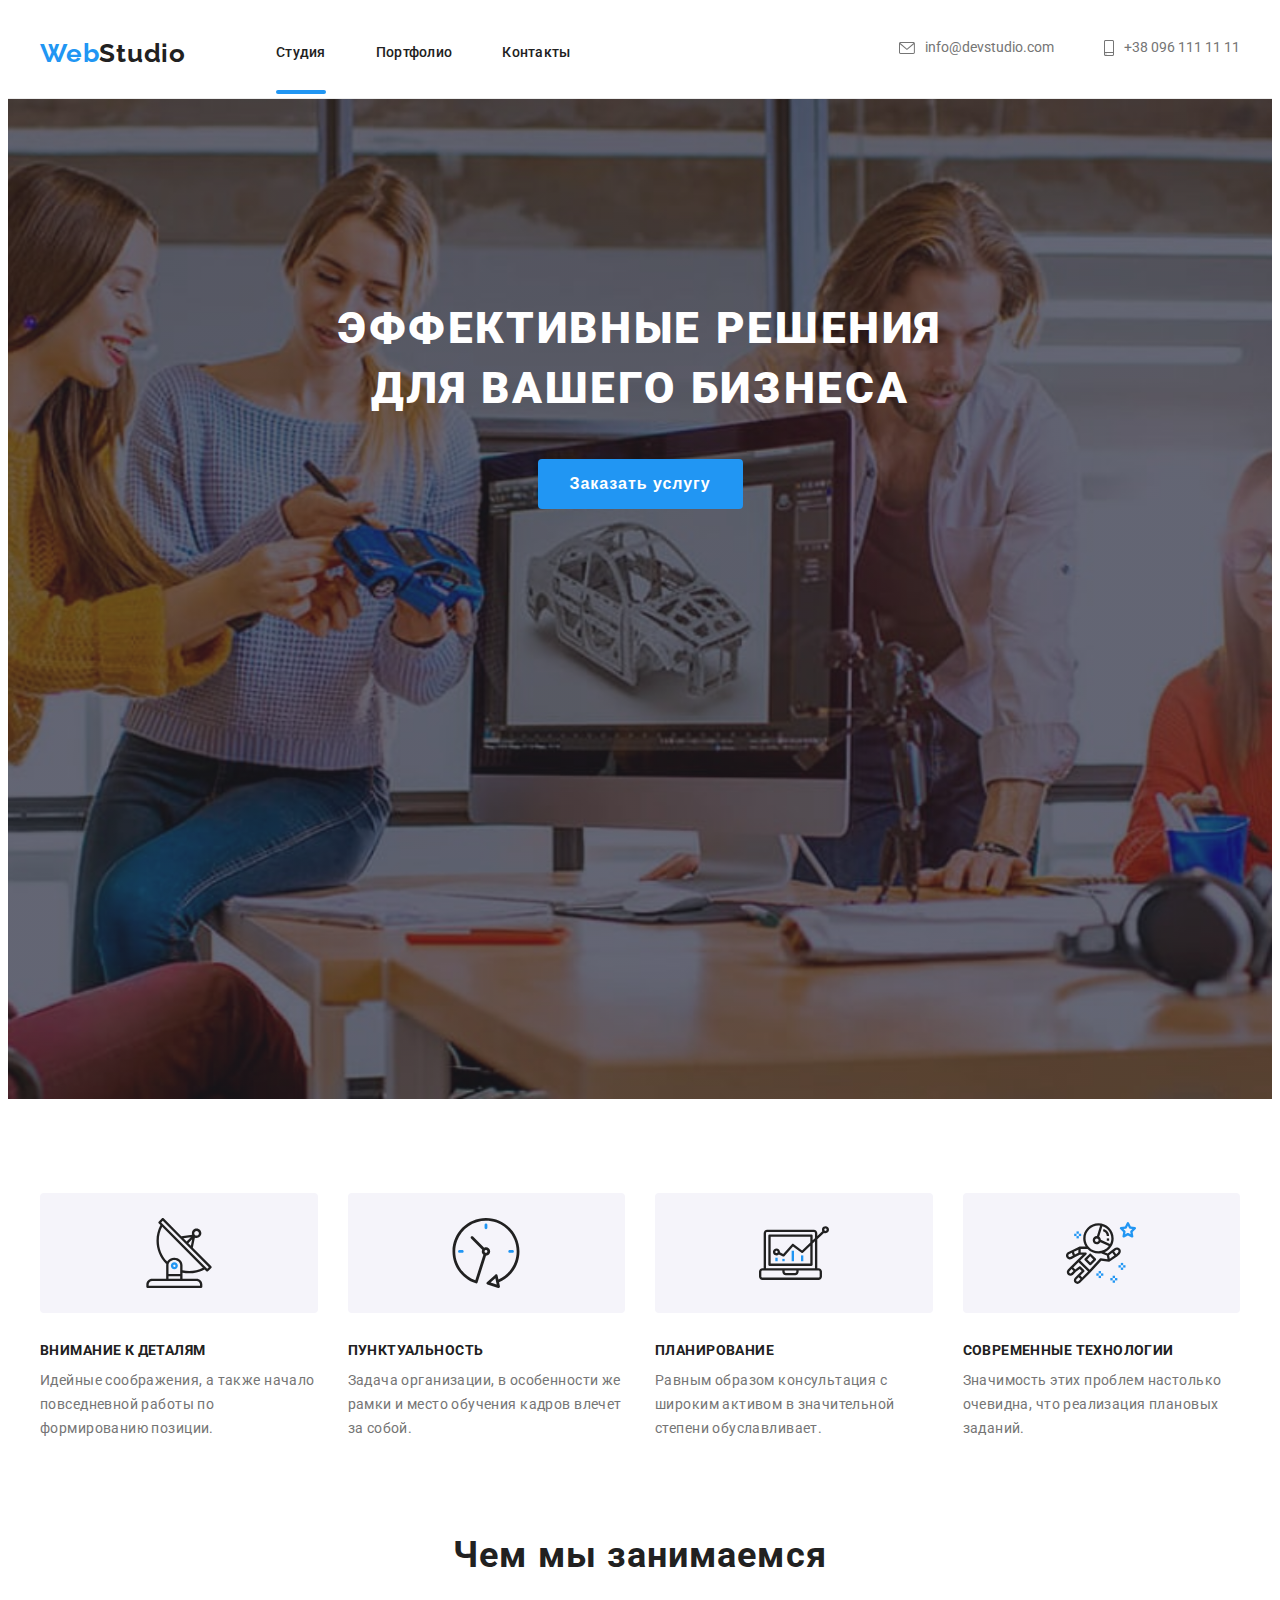
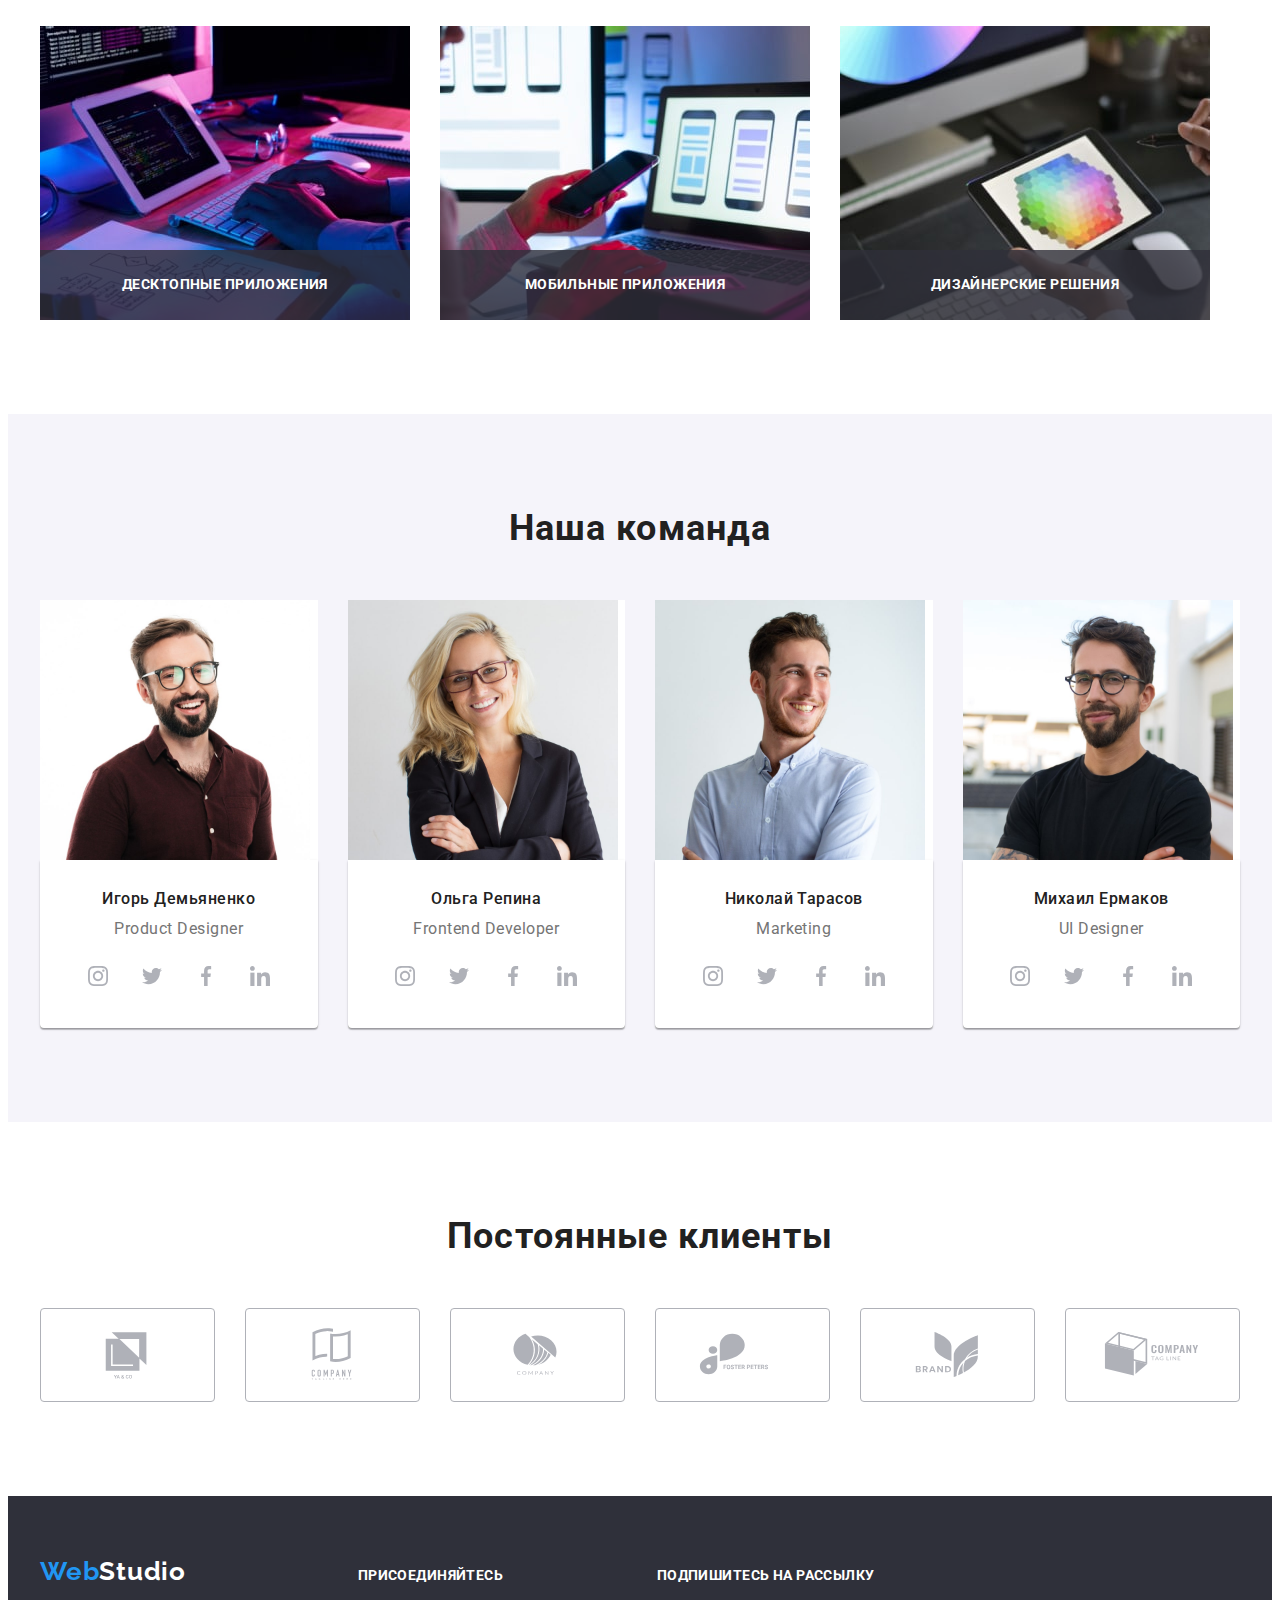
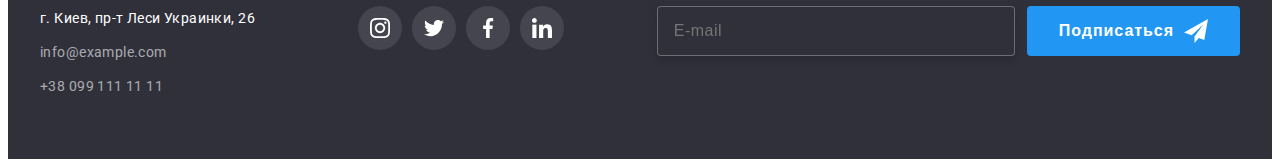
==== commit 437671aa: "add" ====
--- a/index.html
+++ b/index.html
@@ -24,11 +24,12 @@
 
 <header class="header">
     <div class="container header__container">
+        <a href="./index.html" class="logo logo__header">Web<span class="logo__dark">Studio</span></a>
         <nav class="navigation">
-            <a href="./index.html" class="logo logo__header">Web<span class="logo__dark">Studio</span></a>
             <ul class="navigation__list">
-                <li class="navigation__item"><a class="navigation__link  navigation__link--current" href="./index.html">Студия</a></li>
-                <li class="navigation__item"><a class="navigation__link" href="./portfolio.html">Портфолио</a></li>
+                <li class="navigation__item"><a class="navigation__link navigation__link--current" href="./index.html">Студия</a></li>
+                <li class="navigation__item"><a class="navigation__link"
+                        href="./portfolio.html">Портфолио</a></li>
                 <li class="navigation__item"><a class="navigation__link" href="#">Контакты</a></li>
             </ul>
         </nav>
@@ -46,18 +47,73 @@
                     <svg class="contacts__icon" width="10" height="16">
                         <use href="./images/symbol-defs.svg#icon-smartphone"></use>
                     </svg>
-                    +38 096 111 11 11 
+                    +38 096 111 11 11
                 </a>
             </li>
         </ul>
-
     </div>
+    <!----------------------Mobile menu------------------>
+   <button type="button" class="open-menu-btn js-open-menu">
+    <svg class="mobile__icon" width="40" height="40">
+        <use href="./images/symbol-defs.svg#icon-menu_mobile"></use>
+    </svg>
+    </button>
+<div class="mobile-menu js-menu-container">
+    <div class="mobile__container">
+    <div class="mobile__menu--top">
+    <button type="button" class="close-menu-btn js-close-menu">
+        <svg class="mobile__icon" width="40" height="40">
+            <use href="./images/symbol-defs.svg#icon-close"></use>
+        </svg>
+    </button>   
+        <nav class="mobile__navigation">
+            <ul class="mobile__list">
+                <li class="mobile__item"><a class="mobile__link" href="./index.html">Студия</a></li>
+                <li class="mobile__item"><a class="mobile__link" href="./portfolio.html">Портфолио</a></li>
+                <li class="mobile__item"><a class="mobile__link" href="#">Контакты</a></li>
+            </ul>
+        </nav>
+    </div>
+    <div class="mobile__container">
+        <ul class="mobile__contacts">
+            <li class="mobile__contacts--item">
+                <a class="mobile__contacts--link" href="tel:+380991111111">
+                    +38 096 111 11 11
+                </a>
+            </li>
+            <li class="mobile__contacts--item">
+                <a class="mobile__contacts--link-dark" href="mailto:info@example.com">
+                    info@devstudio.com
+                </a>
+            </li>           
+        </ul>
+        </div>
+        <div class="mobile__menu--bottom">
+            <ul class="mobile__social">
+                <li class="mobile__social--item">
+                    <a class="mobile__social--link" href="#">Instagram</a>
+                </li>
+                <li class="mobile__social--item">
+                    <a class="mobile__social--link" href="#">Twitter</a>
+                </li>
+                <li class="mobile__social--item">
+                    <a class="mobile__social--link" href="#">Facebook</a>
+                </li>
+                <li class="mobile__social--item">
+                    <a class="mobile__social--link" href="#">LinkedIn</a>
+                </li>
+            </ul>
+        </div>
+    </div>    
+</div>
+
+
 </header>
 
 <!-----------------------Main section ----------------------------->
 <main>
     <!-----------------------Hero section----------------------->
-    <section class="hero">
+    <section class="hero block">
         <div class="container hero__container">
             <h1 class="hero__title">Эффективные решения <br> для вашего бизнеса</h1>
             <button data-modal-open type="button" class="button">Заказать услугу</button>
@@ -481,6 +537,9 @@
     </div>
 </div>
 
+<!-----------------------------------------scripts---------------------------------------->
+<script defer src="js/mobile-menu.js"></script>
+
 <script src="js/modal.js"></script>
 </body>
 
--- a/css/main.min.css
+++ b/css/main.min.css
@@ -1,2 +1,2 @@
-h1,h2,h3,p,ul{margin:0}ul{padding:0;list-style:none}a{text-decoration:none}img{display:block;max-width:100%;height:auto}section{display:none}header{display:none}footer{display:none}.block{display:block}:root{--main-text-color: #757575;--primary-first-text-color: #FFFFFF;--primary-second-text-color: #212121;--accent-color: #2196F3;--main-background-color: #FFFFFF;--primary-background-color: #2F303A;--primary-team-background-color: #F5F4FA;--main-btn-background: #2196F3;--foter-mail-color: rgba(255, 255, 255, 0.6);--icon-color: #AFB1B8}body{font-family:Roboto, sans-serif;font-size:14px;background:var(--main-background-color);color:var(--main-text-color)}.button{padding:10px 32px;margin:0 auto;display:-webkit-box;display:-ms-flexbox;display:flex;-webkit-box-pack:center;-ms-flex-pack:center;justify-content:center;-webkit-box-align:center;-ms-flex-align:center;align-items:center;font-weight:700;font-size:16px;line-height:1.87;text-decoration:none;letter-spacing:0.06em;color:var(--primary-first-text-color);background-color:var(--main-btn-background);border:transparent;border-radius:4px;cursor:pointer;-webkit-transition:background-color 250ms cubic-bezier(0.4, 0, 0.2, 1);transition:background-color 250ms cubic-bezier(0.4, 0, 0.2, 1)}.button:hover,.button:focus{background-color:var(--main-btn-background)}.container{margin:0 auto;padding-left:15px;padding-right:15px}@media screen and (min-width: 480px){.container{width:480px}}@media screen and (min-width: 768px){.container{width:768px}}@media screen and (min-width: 1200px){.container{width:1200px}}.navigation__link--current{color:var(--accent-color)}.navigation__link--current::after{content:' ';position:absolute;left:0;bottom:-1px;width:100%;height:4px;background-color:var(--accent-color);border-radius:2px}.logo{font-family:Raleway, sans-serif;font-weight:700;font-size:26px;line-height:1.19;letter-spacing:0.03em;color:var(--accent-color)}.logo__header{margin-right:90px}.logo__dark{color:var(--primary-second-text-color)}.logo__light{color:var(--primary-first-text-color)}.backdrop{position:fixed;top:0;left:0;width:100%;height:100%;background-color:rgba(0,0,0,0.2);opacity:1;-webkit-transition:opacity 250ms cubic-bezier(0.4, 0, 0.2, 1);transition:opacity 250ms cubic-bezier(0.4, 0, 0.2, 1)}.backdrop.is-hidden{opacity:0;pointer-events:none}.modal{padding:40px;position:absolute;top:50%;left:50%;width:528px;height:581px;opacity:1;background-color:var(--main-background-color);-webkit-box-shadow:0px 1px 3px rgba(0,0,0,0.12),0px 1px 1px rgba(0,0,0,0.14),0px 2px 1px rgba(0,0,0,0.2);box-shadow:0px 1px 3px rgba(0,0,0,0.12),0px 1px 1px rgba(0,0,0,0.14),0px 2px 1px rgba(0,0,0,0.2);border-radius:4px;-webkit-transform:translate(-50%, -50%) scale(1);transform:translate(-50%, -50%) scale(1);-webkit-transition:-webkit-transform 250ms cubic-bezier(0.4, 0, 0.2, 1);transition:-webkit-transform 250ms cubic-bezier(0.4, 0, 0.2, 1);transition:transform 250ms cubic-bezier(0.4, 0, 0.2, 1);transition:transform 250ms cubic-bezier(0.4, 0, 0.2, 1), -webkit-transform 250ms cubic-bezier(0.4, 0, 0.2, 1)}.modal .is-hidden .modal{-webkit-transform:translate(-50%, -50%) scale(1.1);transform:translate(-50%, -50%) scale(1.1);opacity:0}.section{padding:60px 0}@media screen and (min-width: 1200px){.section{padding:94px 0}}.section__title{margin-bottom:30px;font-weight:700;font-size:28px;line-height:1.14;text-align:center;letter-spacing:0.03em;color:var(--primary-second-text-color)}@media screen and (min-width: 1200px){.section__title{margin-bottom:50px;font-size:36px;line-height:1.16}}.social{display:-webkit-box;display:-ms-flexbox;display:flex;-webkit-box-pack:center;-ms-flex-pack:center;justify-content:center}.social__item:not(:last-child){margin-right:10px}.social__link{display:-webkit-box;display:-ms-flexbox;display:flex;width:44px;height:44px;-webkit-box-align:center;-ms-flex-align:center;align-items:center;-webkit-box-pack:center;-ms-flex-pack:center;justify-content:center;border-radius:50%;color:var(--icon-color);-webkit-transition:background-color 250ms cubic-bezier(0.4, 0, 0.2, 1),color 250ms cubic-bezier(0.4, 0, 0.2, 1);transition:background-color 250ms cubic-bezier(0.4, 0, 0.2, 1),color 250ms cubic-bezier(0.4, 0, 0.2, 1)}.social__link:hover,.social__link:focus{background-color:var(--accent-color);color:var(--primary-first-text-color)}.social__icon{fill:currentColor}.visually-hidden{position:absolute;white-space:nowrap;width:1px;height:1px;overflow:hidden;border:0;padding:0;clip:rect(0 0 0 0);-webkit-clip-path:inset(50%);clip-path:inset(50%);margin:-1px}.clients{display:-webkit-box;display:-ms-flexbox;display:flex;-ms-flex-wrap:wrap;flex-wrap:wrap;margin:-15px}.clients__item{margin:15px;-ms-flex-preferred-size:calc((100% - 60px) / 2);flex-basis:calc((100% - 60px) / 2)}@media screen and (min-width: 768px){.clients__item{-ms-flex-preferred-size:calc((100% - 90px) / 3);flex-basis:calc((100% - 90px) / 3)}}@media screen and (min-width: 1200px){.clients__item{-ms-flex-preferred-size:calc((100% - 180px) / 6);flex-basis:calc((100% - 180px) / 6)}}.clients__link{display:-webkit-box;display:-ms-flexbox;display:flex;height:92px;-webkit-box-align:center;-ms-flex-align:center;align-items:center;-webkit-box-pack:center;-ms-flex-pack:center;justify-content:center;border:1px solid var(--icon-color);border-radius:4px;color:var(--icon-color);-webkit-transition:color 250ms cubic-bezier(0.4, 0, 0.2, 1),border 250ms cubic-bezier(0.4, 0, 0.2, 1);transition:color 250ms cubic-bezier(0.4, 0, 0.2, 1),border 250ms cubic-bezier(0.4, 0, 0.2, 1)}.clients__link:hover,.clients__link:focus{color:var(--accent-color);border:1px solid var(--accent-color)}.clients__icon{fill:currentColor}@media screen and (min-width: 768px){.details{display:-webkit-box;display:-ms-flexbox;display:flex;-ms-flex-wrap:wrap;flex-wrap:wrap;margin:-15px}}.details__title{margin-bottom:10px;font-weight:700;font-size:14px;line-height:1.14;letter-spacing:0.03em;text-transform:uppercase;text-align:center;color:var(--primary-second-text-color)}@media screen and (min-width: 768px){.details__title{text-align-last:left}}.details__text{font-weight:400;line-height:1.71;letter-spacing:0.03em}@media screen and (min-width: 768px){.details__item{margin:15px;-ms-flex-preferred-size:calc((100% - 60px) / 2);flex-basis:calc((100% - 60px) / 2)}}@media screen and (max-width: 767px){.details__item:not(:last-child){margin-bottom:30px}}@media screen and (min-width: 1200px){.details__item{-ms-flex-preferred-size:calc((100% - 120px) / 4);flex-basis:calc((100% - 120px) / 4)}}.details__box{margin-bottom:30px;display:-webkit-box;display:-ms-flexbox;display:flex;height:120px;-webkit-box-align:center;-ms-flex-align:center;align-items:center;-webkit-box-pack:center;-ms-flex-pack:center;justify-content:center;background-color:var(--primary-team-background-color);border-radius:4px}.details__icon{width:70px;height:70px}.doing{display:none}@media screen and (min-width: 1200px){.doing{padding-top:0;display:block}}.doing__list{display:-webkit-box;display:-ms-flexbox;display:flex}.doing__item{position:relative}.doing__item:not(:last-child){margin-right:30px;position:relative}.doing__box{position:absolute;bottom:0;left:0;display:-webkit-box;display:-ms-flexbox;display:flex;-webkit-box-pack:center;-ms-flex-pack:center;justify-content:center;-webkit-box-align:center;-ms-flex-align:center;align-items:center;width:100%;height:70px;background:rgba(47,48,58,0.8)}.doing__text{font-weight:700;font-size:14px;line-height:1.14;text-align:center;letter-spacing:0.03em;text-transform:uppercase;color:var(--primary-first-text-color)}.filter{display:-webkit-box;display:-ms-flexbox;display:flex;-webkit-box-pack:center;-ms-flex-pack:center;justify-content:center;margin-bottom:50px}.filter__item:not(:last-child){margin-right:8px}.filter__btn{padding:6px 22px;font-weight:500;font-size:16px;line-height:1.62;text-align:center;letter-spacing:0.03em;color:var(--primary-second-text-color);background:var(--primary-team-background-color);border-radius:4px;border-style:none;-webkit-transition:color 250ms cubic-bezier(0.4, 0, 0.2, 1),background-color 250ms cubic-bezier(0.4, 0, 0.2, 1),-webkit-box-shadow 250ms cubic-bezier(0.4, 0, 0.2, 1);transition:color 250ms cubic-bezier(0.4, 0, 0.2, 1),background-color 250ms cubic-bezier(0.4, 0, 0.2, 1),-webkit-box-shadow 250ms cubic-bezier(0.4, 0, 0.2, 1);transition:color 250ms cubic-bezier(0.4, 0, 0.2, 1),background-color 250ms cubic-bezier(0.4, 0, 0.2, 1),box-shadow 250ms cubic-bezier(0.4, 0, 0.2, 1);transition:color 250ms cubic-bezier(0.4, 0, 0.2, 1),background-color 250ms cubic-bezier(0.4, 0, 0.2, 1),box-shadow 250ms cubic-bezier(0.4, 0, 0.2, 1),-webkit-box-shadow 250ms cubic-bezier(0.4, 0, 0.2, 1);cursor:pointer}.filter__btn:hover,.filter__btn:focus{color:var(--primary-first-text-color);background:var(--accent-color);-webkit-box-shadow:0px 3px 1px rgba(0,0,0,0.1),0px 1px 2px rgba(0,0,0,0.08),0px 2px 2px rgba(0,0,0,0.12);box-shadow:0px 3px 1px rgba(0,0,0,0.1),0px 1px 2px rgba(0,0,0,0.08),0px 2px 2px rgba(0,0,0,0.12)}@media screen and (min-width: 1200px){.footer__form{display:-webkit-box;display:-ms-flexbox;display:flex}}.footer__form--input{padding:15px 0 15px 16px;width:100%;height:50px;font-weight:400;font-size:16px;line-height:1.25;-webkit-box-align:center;-ms-flex-align:center;align-items:center;letter-spacing:0.03em;color:rgba(255,255,255,0.6);border:1px solid rgba(255,255,255,0.3);-webkit-box-sizing:border-box;box-sizing:border-box;-webkit-filter:drop-shadow(0px 4px 4px rgba(0,0,0,0.15));filter:drop-shadow(0px 4px 4px rgba(0,0,0,0.15));background-color:var(--primary-background-color);border-radius:4px;-webkit-transition:border-color 250ms cubic-bezier(0.4, 0, 0.2, 1);transition:border-color 250ms cubic-bezier(0.4, 0, 0.2, 1)}@media screen and (min-width: 768px) and (max-width: 1199px){.footer__form--input{width:450px}}@media screen and (max-width: 1199px){.footer__form--input{margin-bottom:20px}}@media screen and (min-width: 1200px){.footer__form--input{width:358px;margin-right:12px}}.footer__form--input:focus{border-color:var(--accent-color);outline:none}.footer__form--icon{margin-left:10px;width:24px;height:24px;fill:currentColor}.footer{background-color:var(--primary-background-color);padding:60px 0}@media screen and (min-width: 768px){.footer__container{display:-webkit-box;display:-ms-flexbox;display:flex;-webkit-box-align:baseline;-ms-flex-align:baseline;align-items:baseline}}@media screen and (min-width: 768px) and (max-width: 1199px){.footer__container{-ms-flex-wrap:wrap;flex-wrap:wrap;-ms-flex-pack:distribute;justify-content:space-around}}.footer__logo{margin-bottom:20px}.footer__adress{margin-top:20px;font-style:normal}.footer__second--adress{font-style:normal;font-weight:400;line-height:1.71;letter-spacing:0.03em;color:var(--primary-first-text-color)}.footer__item:not(:last-child){margin-bottom:10px}.footer__icon--style{background:rgba(255,255,255,0.1);color:var(--primary-first-text-color);border-radius:50%}.footer__contacts{font-weight:400;line-height:1.71;letter-spacing:0.03em;color:var(--foter-mail-color)}.footer__text{margin-bottom:20px;font-weight:700;font-size:14px;line-height:1.42;letter-spacing:0.03em;text-transform:uppercase;color:var(--primary-first-text-color)}@media screen and (max-width: 1199px){.footer__box{text-align:center}}@media screen and (max-width: 767px){.footer__box:first-child{margin-bottom:60px}}@media screen and (min-width: 1200px){.footer__box:first-child{margin-right:70px;-webkit-box-flex:1;-ms-flex-positive:1;flex-grow:1}}@media screen and (max-width: 767px){.footer__box:nth-child(2){margin-bottom:60px;-webkit-box-flex:2;-ms-flex-positive:2;flex-grow:2}}@media screen and (min-width: 1200px){.footer__box:nth-child(2){margin-right:93px}}@media screen and (min-width: 768px) and (max-width: 1199px){.footer__box:nth-child(3){margin-top:60px;-webkit-box-flex:2;-ms-flex-positive:2;flex-grow:2}}.gallery{margin-bottom:-30px;margin-right:-30px;display:-webkit-box;display:-ms-flexbox;display:flex;-ms-flex-wrap:wrap;flex-wrap:wrap}.gallery__item{margin-right:30px;margin-bottom:30px;position:relative;-ms-flex-preferred-size:calc(100% / 3 - 30px);flex-basis:calc(100% / 3 - 30px)}.gallery__box{position:relative;overflow:hidden}.gallery__img{display:block;width:370px;height:294px}.gallery__overlay{position:absolute;bottom:0;left:0;width:100%;height:100%;background-color:rgba(33,150,243,0.9);-webkit-transform:translateY(101%);transform:translateY(101%);-webkit-transition:-webkit-transform 250ms cubic-bezier(0.4, 0, 0.2, 1);transition:-webkit-transform 250ms cubic-bezier(0.4, 0, 0.2, 1);transition:transform 250ms cubic-bezier(0.4, 0, 0.2, 1);transition:transform 250ms cubic-bezier(0.4, 0, 0.2, 1), -webkit-transform 250ms cubic-bezier(0.4, 0, 0.2, 1)}.gallery__box:hover .gallery__overlay,.gallery__box:focus .gallery__overlay{-webkit-transform:translateY(0);transform:translateY(0)}.gallery__overlay-text{padding:63px 24px;position:absolute;font-style:400;font-weight:normal;font-size:18px;line-height:1.56;letter-spacing:0.03em;color:var(--primary-first-text-color)}.gallery__trumb{padding:20px 24px;background-color:var(--main-background-color);border:1px solid #eeeeee}.gallery__title{margin-bottom:8px;font-weight:700;font-size:18px;line-height:2.11;letter-spacing:0.06em;color:var(--primary-second-text-color)}.gallery__text{font-weight:400;font-size:16px;line-height:1.87;letter-spacing:0.03em}.gallery__link{display:block;color:var(--primary-second-text-color);-webkit-transition:-webkit-box-shadow 250ms cubic-bezier(0.4, 0, 0.2, 1);transition:-webkit-box-shadow 250ms cubic-bezier(0.4, 0, 0.2, 1);transition:box-shadow 250ms cubic-bezier(0.4, 0, 0.2, 1);transition:box-shadow 250ms cubic-bezier(0.4, 0, 0.2, 1), -webkit-box-shadow 250ms cubic-bezier(0.4, 0, 0.2, 1)}.gallery__link:hover,.gallery__link:focus{-webkit-box-shadow:0px 1px 1px rgba(0,0,0,0.12),0px 4px 4px rgba(0,0,0,0.06),1px 4px 6px rgba(0,0,0,0.16);box-shadow:0px 1px 1px rgba(0,0,0,0.12),0px 4px 4px rgba(0,0,0,0.06),1px 4px 6px rgba(0,0,0,0.16)}.gallery__link:hover .gallery__overlay,.gallery__link:focus .gallery__overlay{-webkit-transform:translateY(0);transform:translateY(0)}.header{border-bottom:1px solid #ececec}.header__container{display:-webkit-box;display:-ms-flexbox;display:flex;-webkit-box-align:center;-ms-flex-align:center;align-items:center}.navigation{display:-webkit-box;display:-ms-flexbox;display:flex;-webkit-box-align:center;-ms-flex-align:center;align-items:center}.navigation__list{display:-webkit-box;display:-ms-flexbox;display:flex;margin-left:auto}.navigation__item:not(:last-child){margin-right:50px}.navigation__link{position:relative;padding:32px 0;display:block;font-weight:500;line-height:1.14;letter-spacing:0.02em;color:var(--primary-second-text-color);-webkit-transition:color 250ms cubic-bezier(0.4, 0, 0.2, 1);transition:color 250ms cubic-bezier(0.4, 0, 0.2, 1)}.navigation__link:hover,.navigation__link:focus{color:var(--accent-color)}.contacts{display:-webkit-box;display:-ms-flexbox;display:flex;margin-left:auto}.contacts__item:not(:last-child){margin-right:50px}.contacts__link{display:-webkit-box;display:-ms-flexbox;display:flex;-webkit-box-align:center;-ms-flex-align:center;align-items:center;font-weight:500;line-height:1.14;letter-spacing:0.02em;color:var(--main-text-color);-webkit-transition:color 250ms cubic-bezier(0.4, 0, 0.2, 1);transition:color 250ms cubic-bezier(0.4, 0, 0.2, 1)}.contacts__link:hover,.contacts__link:focus{color:var(--accent-color)}.contacts__icon{margin-right:10px;fill:currentColor}.hero{padding:200px 0;margin:0 auto;max-width:1600px;height:600px;background-color:var(--primary-background-color);background-image:-webkit-gradient(linear, left top, right top, from(rgba(47,48,58,0.4)), to(rgba(47,48,58,0.4))),url("../images/hero-background-min.jpg");background-image:linear-gradient(to right, rgba(47,48,58,0.4), rgba(47,48,58,0.4)),url("../images/hero-background-min.jpg");background-repeat:no-repeat;background-size:cover;background-position:center}.hero__container{display:-webkit-box;display:-ms-flexbox;display:flex;-webkit-box-orient:vertical;-webkit-box-direction:normal;-ms-flex-direction:column;flex-direction:column;-webkit-box-align:center;-ms-flex-align:center;align-items:center}.hero__title{margin-bottom:40px;font-weight:900;font-size:44px;line-height:1.36;text-align:center;letter-spacing:0.06em;text-transform:uppercase;color:var(--primary-first-text-color)}.modal__btn{position:absolute;display:-webkit-box;display:-ms-flexbox;display:flex;top:8px;right:8px;width:30px;height:30px;-webkit-box-align:center;-ms-flex-align:center;align-items:center;-webkit-box-pack:center;-ms-flex-pack:center;justify-content:center;color:#000000;background-color:var(--main-background-color);border:1px solid rgba(0,0,0,0.1);border-radius:50%;-webkit-transition:background-color 250ms cubic-bezier(0.4, 0, 0.2, 1);transition:background-color 250ms cubic-bezier(0.4, 0, 0.2, 1);cursor:pointer}.modal__icon{fill:currentColor;width:11px;height:11px}.modal__form--text{margin-bottom:12px;font-weight:700;font-size:20px;line-height:1.15;text-align:center;letter-spacing:0.03em;color:var(--primary-second-text-color)}textarea{resize:none}.modal__form--field{margin:4px 0 0 0;position:relative;display:block;font-size:12px;line-height:1.16;letter-spacing:0.01em;color:#757575}.modal__form--field:last-of-type(2){margin:0 0 20px 0}.modal__form--wrapper{margin:4px 0 0 0;position:relative;display:block}.modal__form--input,.modal__form--textarea{display:block;width:100%;height:40px;border:1px solid rgba(33,33,33,0.2);-webkit-box-sizing:border-box;box-sizing:border-box;border-radius:4px;-webkit-transition:border 250ms cubic-bezier(0.4, 0, 0.2, 1);transition:border 250ms cubic-bezier(0.4, 0, 0.2, 1)}.modal__form--input{padding-left:42px;padding-right:15px}.modal__form--icon{position:absolute;top:11px;left:12px;display:inline-block;color:var(--primary-second-text-color);width:18px;height:18px;-webkit-transition:fill 250ms cubic-bezier(0.4, 0, 0.2, 1);transition:fill 250ms cubic-bezier(0.4, 0, 0.2, 1)}.modal__form--input:focus ~ .modal__form--icon{fill:var(--accent-color)}.modal__form--input:focus,.modal__form--textarea:focus{border-color:var(--accent-color);outline:none}.modal__form--textarea{margin-bottom:20px;padding:16px 12px;height:120px;resize:none}.modal__form--textarea::-webkit-input-placeholder{font-weight:400;font-size:12px;line-height:1.16;letter-spacing:0.01em;color:rgba(117,117,117,0.5)}.modal__form--textarea:-ms-input-placeholder{font-weight:400;font-size:12px;line-height:1.16;letter-spacing:0.01em;color:rgba(117,117,117,0.5)}.modal__form--textarea::-ms-input-placeholder{font-weight:400;font-size:12px;line-height:1.16;letter-spacing:0.01em;color:rgba(117,117,117,0.5)}.modal__form--textarea::placeholder{font-weight:400;font-size:12px;line-height:1.16;letter-spacing:0.01em;color:rgba(117,117,117,0.5)}.modal__checkbox--label{margin-bottom:30px;display:-webkit-box;display:-ms-flexbox;display:flex;-webkit-box-pack:center;-ms-flex-pack:center;justify-content:center;-webkit-box-align:center;-ms-flex-align:center;align-items:center}.modal__checkbox--icon{margin-right:7px;width:16px;height:15px;border:2px solid var(--primary-second-text-color);border-radius:2px;-webkit-transition:border 250ms cubic-bezier(0.4, 0, 0.2, 1),background-color 250ms cubic-bezier(0.4, 0, 0.2, 1);transition:border 250ms cubic-bezier(0.4, 0, 0.2, 1),background-color 250ms cubic-bezier(0.4, 0, 0.2, 1)}.modal__checkbox--input:focus+.modal__checkbox--icon{outline:1px solid var(--accent-color)}.modal__checkbox--input:checked+.modal__checkbox--icon{background-color:var(--accent-color);border-color:var(--accent-color)}.modal__checkbox--text,.modal__checkbox--link{font-weight:normal;font-size:14px;line-height:1.71;letter-spacing:0.03em;color:#757575}.modal__checkbox--link{color:var(--accent-color);text-decoration:underline}.modal__submit--btn{padding:10px 55px}.section--other-background{background-color:var(--primary-team-background-color)}@media screen and (min-width: 768px){.team{display:-webkit-box;display:-ms-flexbox;display:flex}}@media screen and (min-width: 768px) and (max-width: 1199px){.team{display:-webkit-box;display:-ms-flexbox;display:flex;-ms-flex-wrap:wrap;flex-wrap:wrap;margin:-15px}}.team__item{background-color:var(--main-background-color)}@media screen and (min-width: 768px) and (max-width: 1199px){.team__item{-ms-flex-preferred-size:calc((100% - 60px) / 2);flex-basis:calc((100% - 60px) / 2);margin:15px}}@media screen and (min-width: 1200px){.team__item{-ms-flex-preferred-size:calc((100% - 90px) / 4);flex-basis:calc((100% - 90px) / 4)}}@media screen and (max-width: 767px){.team__item:not(:last-child){margin-bottom:30px}}@media screen and (min-width: 1200px){.team__item:not(:last-child){margin-right:30px}}@media screen and (min-width: 768px){.team__img{width:354px;height:374px}}@media screen and (min-width: 1200px){.team__img{width:270px;height:260px}}.team__thumb{padding:30px 0;-webkit-box-shadow:0px 1px 3px rgba(0,0,0,0.12),0px 1px 1px rgba(0,0,0,0.14),0px 2px 1px rgba(0,0,0,0.2);box-shadow:0px 1px 3px rgba(0,0,0,0.12),0px 1px 1px rgba(0,0,0,0.14),0px 2px 1px rgba(0,0,0,0.2);border-radius:0px 0px 4px 4px}.team__title{margin-bottom:10px;font-weight:500;font-size:16px;line-height:1.18;text-align:center;letter-spacing:0.03em;color:var(--primary-second-text-color)}.team__text{margin-bottom:16px;font-weight:400;font-size:16px;line-height:19px;text-align:center;letter-spacing:0.03em}
+h1,h2,h3,p,ul{margin:0}ul{padding:0;list-style:none}a{text-decoration:none}img{display:block;max-width:100%;height:auto}:root{--main-text-color: #757575;--primary-first-text-color: #FFFFFF;--primary-second-text-color: #212121;--accent-color: #2196F3;--main-background-color: #FFFFFF;--primary-background-color: #2F303A;--primary-team-background-color: #F5F4FA;--main-btn-background: #2196F3;--foter-mail-color: rgba(255, 255, 255, 0.6);--icon-color: #AFB1B8}body{font-family:Roboto, sans-serif;font-size:14px;background:var(--main-background-color);color:var(--main-text-color)}.button{padding:10px 32px;margin:0 auto;display:-webkit-box;display:-ms-flexbox;display:flex;-webkit-box-pack:center;-ms-flex-pack:center;justify-content:center;-webkit-box-align:center;-ms-flex-align:center;align-items:center;font-weight:700;font-size:16px;line-height:1.87;text-decoration:none;letter-spacing:0.06em;color:var(--primary-first-text-color);background-color:var(--main-btn-background);border:transparent;border-radius:4px;cursor:pointer;-webkit-transition:background-color 250ms cubic-bezier(0.4, 0, 0.2, 1);transition:background-color 250ms cubic-bezier(0.4, 0, 0.2, 1)}.button:hover,.button:focus{background-color:var(--main-btn-background)}.container{margin:0 auto;padding-left:15px;padding-right:15px}@media screen and (min-width: 480px){.container{width:480px}}@media screen and (min-width: 768px){.container{width:768px}}@media screen and (min-width: 1200px){.container{width:1200px}}.navigation__link--current{color:var(--accent-color)}.navigation__link--current::after{content:' ';position:absolute;left:0;bottom:-1px;width:100%;height:4px;background-color:var(--accent-color);border-radius:2px}.logo{font-family:Raleway, sans-serif;font-weight:700;font-size:26px;line-height:1.19;letter-spacing:0.03em;color:var(--accent-color)}@media screen and (min-width: 768px){.logo__header{margin-right:90px}}.logo__dark{color:var(--primary-second-text-color)}.logo__light{color:var(--primary-first-text-color)}.backdrop{position:fixed;top:0;left:0;width:100%;height:100%;background-color:rgba(0,0,0,0.2);opacity:1;-webkit-transition:opacity 250ms cubic-bezier(0.4, 0, 0.2, 1);transition:opacity 250ms cubic-bezier(0.4, 0, 0.2, 1)}.backdrop.is-hidden{opacity:0;pointer-events:none}.modal{padding:40px;position:absolute;top:50%;left:50%;width:528px;height:581px;opacity:1;background-color:var(--main-background-color);-webkit-box-shadow:0px 1px 3px rgba(0,0,0,0.12),0px 1px 1px rgba(0,0,0,0.14),0px 2px 1px rgba(0,0,0,0.2);box-shadow:0px 1px 3px rgba(0,0,0,0.12),0px 1px 1px rgba(0,0,0,0.14),0px 2px 1px rgba(0,0,0,0.2);border-radius:4px;-webkit-transform:translate(-50%, -50%) scale(1);transform:translate(-50%, -50%) scale(1);-webkit-transition:-webkit-transform 250ms cubic-bezier(0.4, 0, 0.2, 1);transition:-webkit-transform 250ms cubic-bezier(0.4, 0, 0.2, 1);transition:transform 250ms cubic-bezier(0.4, 0, 0.2, 1);transition:transform 250ms cubic-bezier(0.4, 0, 0.2, 1), -webkit-transform 250ms cubic-bezier(0.4, 0, 0.2, 1)}.modal .is-hidden .modal{-webkit-transform:translate(-50%, -50%) scale(1.1);transform:translate(-50%, -50%) scale(1.1);opacity:0}.section{padding:60px 0}@media screen and (min-width: 1200px){.section{padding:94px 0}}.section__title{margin-bottom:30px;font-weight:700;font-size:28px;line-height:1.14;text-align:center;letter-spacing:0.03em;color:var(--primary-second-text-color)}@media screen and (min-width: 1200px){.section__title{margin-bottom:50px;font-size:36px;line-height:1.16}}.social{display:-webkit-box;display:-ms-flexbox;display:flex;-webkit-box-pack:center;-ms-flex-pack:center;justify-content:center}.social__item:not(:last-child){margin-right:10px}.social__link{display:-webkit-box;display:-ms-flexbox;display:flex;width:44px;height:44px;-webkit-box-align:center;-ms-flex-align:center;align-items:center;-webkit-box-pack:center;-ms-flex-pack:center;justify-content:center;border-radius:50%;color:var(--icon-color);-webkit-transition:background-color 250ms cubic-bezier(0.4, 0, 0.2, 1),color 250ms cubic-bezier(0.4, 0, 0.2, 1);transition:background-color 250ms cubic-bezier(0.4, 0, 0.2, 1),color 250ms cubic-bezier(0.4, 0, 0.2, 1)}.social__link:hover,.social__link:focus{background-color:var(--accent-color);color:var(--primary-first-text-color)}.social__icon{fill:currentColor}.visually-hidden{position:absolute;white-space:nowrap;width:1px;height:1px;overflow:hidden;border:0;padding:0;clip:rect(0 0 0 0);-webkit-clip-path:inset(50%);clip-path:inset(50%);margin:-1px}.clients{display:-webkit-box;display:-ms-flexbox;display:flex;-ms-flex-wrap:wrap;flex-wrap:wrap;margin:-15px}.clients__item{margin:15px;-ms-flex-preferred-size:calc((100% - 60px) / 2);flex-basis:calc((100% - 60px) / 2)}@media screen and (min-width: 768px){.clients__item{-ms-flex-preferred-size:calc((100% - 90px) / 3);flex-basis:calc((100% - 90px) / 3)}}@media screen and (min-width: 1200px){.clients__item{-ms-flex-preferred-size:calc((100% - 180px) / 6);flex-basis:calc((100% - 180px) / 6)}}.clients__link{display:-webkit-box;display:-ms-flexbox;display:flex;height:92px;-webkit-box-align:center;-ms-flex-align:center;align-items:center;-webkit-box-pack:center;-ms-flex-pack:center;justify-content:center;border:1px solid var(--icon-color);border-radius:4px;color:var(--icon-color);-webkit-transition:color 250ms cubic-bezier(0.4, 0, 0.2, 1),border 250ms cubic-bezier(0.4, 0, 0.2, 1);transition:color 250ms cubic-bezier(0.4, 0, 0.2, 1),border 250ms cubic-bezier(0.4, 0, 0.2, 1)}.clients__link:hover,.clients__link:focus{color:var(--accent-color);border:1px solid var(--accent-color)}.clients__icon{fill:currentColor}@media screen and (min-width: 768px){.details{display:-webkit-box;display:-ms-flexbox;display:flex;-ms-flex-wrap:wrap;flex-wrap:wrap;margin:-15px}}.details__title{margin-bottom:10px;font-weight:700;font-size:14px;line-height:1.14;letter-spacing:0.03em;text-transform:uppercase;text-align:center;color:var(--primary-second-text-color)}@media screen and (min-width: 768px){.details__title{text-align-last:left}}.details__text{font-weight:400;line-height:1.71;letter-spacing:0.03em}@media screen and (min-width: 768px){.details__item{margin:15px;-ms-flex-preferred-size:calc((100% - 60px) / 2);flex-basis:calc((100% - 60px) / 2)}}@media screen and (max-width: 767px){.details__item:not(:last-child){margin-bottom:30px}}@media screen and (min-width: 1200px){.details__item{-ms-flex-preferred-size:calc((100% - 120px) / 4);flex-basis:calc((100% - 120px) / 4)}}.details__box{margin-bottom:30px;display:-webkit-box;display:-ms-flexbox;display:flex;height:120px;-webkit-box-align:center;-ms-flex-align:center;align-items:center;-webkit-box-pack:center;-ms-flex-pack:center;justify-content:center;background-color:var(--primary-team-background-color);border-radius:4px}.details__icon{width:70px;height:70px}.doing{display:none}@media screen and (min-width: 1200px){.doing{padding-top:0;display:block}}.doing__list{display:-webkit-box;display:-ms-flexbox;display:flex}.doing__item{position:relative}.doing__item:not(:last-child){margin-right:30px;position:relative}.doing__box{position:absolute;bottom:0;left:0;display:-webkit-box;display:-ms-flexbox;display:flex;-webkit-box-pack:center;-ms-flex-pack:center;justify-content:center;-webkit-box-align:center;-ms-flex-align:center;align-items:center;width:100%;height:70px;background:rgba(47,48,58,0.8)}.doing__text{font-weight:700;font-size:14px;line-height:1.14;text-align:center;letter-spacing:0.03em;text-transform:uppercase;color:var(--primary-first-text-color)}.filter{display:-webkit-box;display:-ms-flexbox;display:flex;-webkit-box-pack:center;-ms-flex-pack:center;justify-content:center;margin-bottom:30px}@media screen and (min-width: 480px){.filter{-ms-flex-wrap:wrap;flex-wrap:wrap}}@media screen and (max-width: 767px){.filter__item{margin-top:15px}}.filter__item:not(:last-child){margin-right:8px}.filter__btn{padding:6px 22px;font-weight:500;font-size:16px;line-height:1.62;text-align:center;letter-spacing:0.03em;color:var(--primary-second-text-color);background:var(--primary-team-background-color);border-radius:4px;border-style:none;-webkit-transition:color 250ms cubic-bezier(0.4, 0, 0.2, 1),background-color 250ms cubic-bezier(0.4, 0, 0.2, 1),-webkit-box-shadow 250ms cubic-bezier(0.4, 0, 0.2, 1);transition:color 250ms cubic-bezier(0.4, 0, 0.2, 1),background-color 250ms cubic-bezier(0.4, 0, 0.2, 1),-webkit-box-shadow 250ms cubic-bezier(0.4, 0, 0.2, 1);transition:color 250ms cubic-bezier(0.4, 0, 0.2, 1),background-color 250ms cubic-bezier(0.4, 0, 0.2, 1),box-shadow 250ms cubic-bezier(0.4, 0, 0.2, 1);transition:color 250ms cubic-bezier(0.4, 0, 0.2, 1),background-color 250ms cubic-bezier(0.4, 0, 0.2, 1),box-shadow 250ms cubic-bezier(0.4, 0, 0.2, 1),-webkit-box-shadow 250ms cubic-bezier(0.4, 0, 0.2, 1);cursor:pointer}.filter__btn:hover,.filter__btn:focus{color:var(--primary-first-text-color);background:var(--accent-color);-webkit-box-shadow:0px 3px 1px rgba(0,0,0,0.1),0px 1px 2px rgba(0,0,0,0.08),0px 2px 2px rgba(0,0,0,0.12);box-shadow:0px 3px 1px rgba(0,0,0,0.1),0px 1px 2px rgba(0,0,0,0.08),0px 2px 2px rgba(0,0,0,0.12)}@media screen and (min-width: 1200px){.footer__form{display:-webkit-box;display:-ms-flexbox;display:flex}}.footer__form--input{padding:15px 0 15px 16px;width:100%;height:50px;font-weight:400;font-size:16px;line-height:1.25;-webkit-box-align:center;-ms-flex-align:center;align-items:center;letter-spacing:0.03em;color:rgba(255,255,255,0.6);border:1px solid rgba(255,255,255,0.3);-webkit-box-sizing:border-box;box-sizing:border-box;-webkit-filter:drop-shadow(0px 4px 4px rgba(0,0,0,0.15));filter:drop-shadow(0px 4px 4px rgba(0,0,0,0.15));background-color:var(--primary-background-color);border-radius:4px;-webkit-transition:border-color 250ms cubic-bezier(0.4, 0, 0.2, 1);transition:border-color 250ms cubic-bezier(0.4, 0, 0.2, 1)}@media screen and (min-width: 768px) and (max-width: 1199px){.footer__form--input{width:450px}}@media screen and (max-width: 1199px){.footer__form--input{margin-bottom:20px}}@media screen and (min-width: 1200px){.footer__form--input{width:358px;margin-right:12px}}.footer__form--input:focus{border-color:var(--accent-color);outline:none}.footer__form--icon{margin-left:10px;width:24px;height:24px;fill:currentColor}.footer{background-color:var(--primary-background-color);padding:60px 0}@media screen and (min-width: 768px){.footer__container{display:-webkit-box;display:-ms-flexbox;display:flex;-webkit-box-align:baseline;-ms-flex-align:baseline;align-items:baseline}}@media screen and (min-width: 768px) and (max-width: 1199px){.footer__container{-ms-flex-wrap:wrap;flex-wrap:wrap;-ms-flex-pack:distribute;justify-content:space-around}}.footer__logo{margin-bottom:20px}.footer__adress{margin-top:20px;font-style:normal}.footer__second--adress{font-style:normal;font-weight:400;line-height:1.71;letter-spacing:0.03em;color:var(--primary-first-text-color)}.footer__item:not(:last-child){margin-bottom:10px}.footer__icon--style{background:rgba(255,255,255,0.1);color:var(--primary-first-text-color);border-radius:50%}.footer__contacts{font-weight:400;line-height:1.71;letter-spacing:0.03em;color:var(--foter-mail-color)}.footer__text{margin-bottom:20px;font-weight:700;font-size:14px;line-height:1.42;letter-spacing:0.03em;text-transform:uppercase;color:var(--primary-first-text-color)}@media screen and (max-width: 1199px){.footer__box{text-align:center}}@media screen and (max-width: 767px){.footer__box:first-child{margin-bottom:60px}}@media screen and (min-width: 1200px){.footer__box:first-child{margin-right:70px;-webkit-box-flex:1;-ms-flex-positive:1;flex-grow:1}}@media screen and (max-width: 767px){.footer__box:nth-child(2){margin-bottom:60px;-webkit-box-flex:2;-ms-flex-positive:2;flex-grow:2}}@media screen and (min-width: 1200px){.footer__box:nth-child(2){margin-right:93px}}@media screen and (min-width: 768px) and (max-width: 1199px){.footer__box:nth-child(3){margin-top:60px;-webkit-box-flex:2;-ms-flex-positive:2;flex-grow:2}}@media screen and (min-width: 768px){.gallery{display:-webkit-box;display:-ms-flexbox;display:flex;-ms-flex-wrap:wrap;flex-wrap:wrap;margin:-15px}}@media screen and (min-width: 480px) and (max-width: 767px){.gallery__item{width:450px;height:404px}}@media screen and (min-width: 768px){.gallery__item{-ms-flex-preferred-size:calc(100% / 2 - 30px);flex-basis:calc(100% / 2 - 30px);height:440px;margin:15px}}@media screen and (min-width: 1200px){.gallery__item{-ms-flex-preferred-size:calc(100% / 3 - 30px);flex-basis:calc(100% / 3 - 30px);height:404px}}@media screen and (max-width: 767px){.gallery__item:not(:last-child){margin-bottom:30px}}.gallery__item .gallery__box{position:relative;overflow:hidden}@media screen and (min-width: 768px) and (max-width: 1199px){.gallery__item .gallery__box{-webkit-box-flex:1;-ms-flex-positive:1;flex-grow:1}}.gallery__item .gallery__img{display:block}@media screen and (min-width: 768px) and (max-width: 1199px){.gallery__item .gallery__img{width:354px}}@media screen and (min-width: 1200px){.gallery__item .gallery__img{width:370px}}.gallery__item .gallery__overlay{position:absolute;bottom:0;left:0;width:100%;height:100%;background-color:rgba(33,150,243,0.9);-webkit-transform:translateY(101%);transform:translateY(101%);-webkit-transition:-webkit-transform 250ms cubic-bezier(0.4, 0, 0.2, 1);transition:-webkit-transform 250ms cubic-bezier(0.4, 0, 0.2, 1);transition:transform 250ms cubic-bezier(0.4, 0, 0.2, 1);transition:transform 250ms cubic-bezier(0.4, 0, 0.2, 1), -webkit-transform 250ms cubic-bezier(0.4, 0, 0.2, 1)}.gallery__box:hover .gallery__item .gallery__overlay,.gallery__box:focus .gallery__item .gallery__overlay{-webkit-transform:translateY(0);transform:translateY(0)}.gallery__item .gallery__overlay-text{padding:63px 24px;position:absolute;font-style:400;font-weight:normal;font-size:18px;line-height:1.56;letter-spacing:0.03em;color:var(--primary-first-text-color)}.gallery__item .gallery__trumb{padding:20px 24px;background-color:var(--main-background-color);border:1px solid #eeeeee}.gallery__item .gallery__title{margin-bottom:8px;font-weight:700;font-size:18px;line-height:2.11;letter-spacing:0.06em;color:var(--primary-second-text-color)}.gallery__item .gallery__text{font-weight:400;font-size:16px;line-height:1.87;letter-spacing:0.03em}.gallery__item .gallery__link{display:block;color:var(--primary-second-text-color);-webkit-transition:-webkit-box-shadow 250ms cubic-bezier(0.4, 0, 0.2, 1);transition:-webkit-box-shadow 250ms cubic-bezier(0.4, 0, 0.2, 1);transition:box-shadow 250ms cubic-bezier(0.4, 0, 0.2, 1);transition:box-shadow 250ms cubic-bezier(0.4, 0, 0.2, 1), -webkit-box-shadow 250ms cubic-bezier(0.4, 0, 0.2, 1)}@media screen and (min-width: 768px) and (max-width: 1199px){.gallery__item .gallery__link{display:-webkit-box;display:-ms-flexbox;display:flex;-webkit-box-orient:vertical;-webkit-box-direction:normal;-ms-flex-direction:column;flex-direction:column;height:100%}}.gallery__item .gallery__link:hover,.gallery__item .gallery__link:focus{-webkit-box-shadow:0px 1px 1px rgba(0,0,0,0.12),0px 4px 4px rgba(0,0,0,0.06),1px 4px 6px rgba(0,0,0,0.16);box-shadow:0px 1px 1px rgba(0,0,0,0.12),0px 4px 4px rgba(0,0,0,0.06),1px 4px 6px rgba(0,0,0,0.16)}.gallery__item .gallery__link:hover .gallery__overlay,.gallery__item .gallery__link:focus .gallery__overlay{-webkit-transform:translateY(0);transform:translateY(0)}.header{border-bottom:1px solid #ececec}.header__container{display:-webkit-box;display:-ms-flexbox;display:flex;-webkit-box-align:center;-ms-flex-align:center;align-items:center}.navigation{display:none}@media screen and (min-width: 768px){.navigation{display:-webkit-box;display:-ms-flexbox;display:flex;-webkit-box-align:center;-ms-flex-align:center;align-items:center}}@media screen and (min-width: 768px){.navigation__list{display:-webkit-box;display:-ms-flexbox;display:flex;margin-left:auto}}@media screen and (min-width: 768px){.navigation__item:not(:last-child){margin-right:50px}}.navigation__link{position:relative;display:block;font-weight:500;line-height:1.14;letter-spacing:0.02em;color:var(--primary-second-text-color);-webkit-transition:color 250ms cubic-bezier(0.4, 0, 0.2, 1);transition:color 250ms cubic-bezier(0.4, 0, 0.2, 1)}@media screen and (min-width: 768px){.navigation__link{padding:32px 0}}.navigation__link:hover,.navigation__link:focus{color:var(--accent-color)}.contacts{display:none;margin-left:auto}@media screen and (min-width: 768px){.contacts{display:block}}@media screen and (min-width: 1200px){.contacts{display:-webkit-box;display:-ms-flexbox;display:flex;margin-left:auto}}@media screen and (min-width: 768px){.contacts__item:not(:last-child){margin-bottom:10px}}@media screen and (min-width: 1200px){.contacts__item:not(:last-child){margin-right:50px}}.contacts__link{display:-webkit-box;display:-ms-flexbox;display:flex;-webkit-box-align:center;-ms-flex-align:center;align-items:center;color:var(--main-text-color);-webkit-transition:color 250ms cubic-bezier(0.4, 0, 0.2, 1);transition:color 250ms cubic-bezier(0.4, 0, 0.2, 1)}@media screen and (min-width: 768px){.contacts__link{font-size:12px;line-height:1.16}}@media screen and (min-width: 1200px){.contacts__link{padding-top:32px;padding-bottom:32px;font-size:14px;line-height:1.14}}.contacts__link:hover,.contacts__link:focus{color:var(--accent-color)}.contacts__icon{margin-right:10px;fill:currentColor}.hero{padding:200px 0;margin:0 auto;max-width:1600px;height:600px;background-color:var(--primary-background-color);background-image:-webkit-gradient(linear, left top, right top, from(rgba(47,48,58,0.4)), to(rgba(47,48,58,0.4))),url("../images/hero-background-min.jpg");background-image:linear-gradient(to right, rgba(47,48,58,0.4), rgba(47,48,58,0.4)),url("../images/hero-background-min.jpg");background-repeat:no-repeat;background-size:cover;background-position:center}.hero__container{display:-webkit-box;display:-ms-flexbox;display:flex;-webkit-box-orient:vertical;-webkit-box-direction:normal;-ms-flex-direction:column;flex-direction:column;-webkit-box-align:center;-ms-flex-align:center;align-items:center}.hero__title{margin-bottom:40px;font-weight:900;font-size:26px;line-height:1.62;text-align:center;letter-spacing:0.06em;text-transform:uppercase;color:var(--primary-first-text-color)}@media screen and (min-width: 1200px){.hero__title{font-size:44px;line-height:1.36}}.modal__btn{position:absolute;display:-webkit-box;display:-ms-flexbox;display:flex;top:8px;right:8px;width:30px;height:30px;-webkit-box-align:center;-ms-flex-align:center;align-items:center;-webkit-box-pack:center;-ms-flex-pack:center;justify-content:center;color:#000000;background-color:var(--main-background-color);border:1px solid rgba(0,0,0,0.1);border-radius:50%;-webkit-transition:background-color 250ms cubic-bezier(0.4, 0, 0.2, 1);transition:background-color 250ms cubic-bezier(0.4, 0, 0.2, 1);cursor:pointer}.modal__icon{fill:currentColor;width:11px;height:11px}.modal__form--text{margin-bottom:12px;font-weight:700;font-size:20px;line-height:1.15;text-align:center;letter-spacing:0.03em;color:var(--primary-second-text-color)}textarea{resize:none}.modal__form--field{margin:4px 0 0 0;position:relative;display:block;font-size:12px;line-height:1.16;letter-spacing:0.01em;color:#757575}.modal__form--field:last-of-type(2){margin:0 0 20px 0}.modal__form--wrapper{margin:4px 0 0 0;position:relative;display:block}.modal__form--input,.modal__form--textarea{display:block;width:100%;height:40px;border:1px solid rgba(33,33,33,0.2);-webkit-box-sizing:border-box;box-sizing:border-box;border-radius:4px;-webkit-transition:border 250ms cubic-bezier(0.4, 0, 0.2, 1);transition:border 250ms cubic-bezier(0.4, 0, 0.2, 1)}.modal__form--input{padding-left:42px;padding-right:15px}.modal__form--icon{position:absolute;top:11px;left:12px;display:inline-block;color:var(--primary-second-text-color);width:18px;height:18px;-webkit-transition:fill 250ms cubic-bezier(0.4, 0, 0.2, 1);transition:fill 250ms cubic-bezier(0.4, 0, 0.2, 1)}.modal__form--input:focus ~ .modal__form--icon{fill:var(--accent-color)}.modal__form--input:focus,.modal__form--textarea:focus{border-color:var(--accent-color);outline:none}.modal__form--textarea{margin-bottom:20px;padding:16px 12px;height:120px;resize:none}.modal__form--textarea::-webkit-input-placeholder{font-weight:400;font-size:12px;line-height:1.16;letter-spacing:0.01em;color:rgba(117,117,117,0.5)}.modal__form--textarea:-ms-input-placeholder{font-weight:400;font-size:12px;line-height:1.16;letter-spacing:0.01em;color:rgba(117,117,117,0.5)}.modal__form--textarea::-ms-input-placeholder{font-weight:400;font-size:12px;line-height:1.16;letter-spacing:0.01em;color:rgba(117,117,117,0.5)}.modal__form--textarea::placeholder{font-weight:400;font-size:12px;line-height:1.16;letter-spacing:0.01em;color:rgba(117,117,117,0.5)}.modal__checkbox--label{margin-bottom:30px;display:-webkit-box;display:-ms-flexbox;display:flex;-webkit-box-pack:center;-ms-flex-pack:center;justify-content:center;-webkit-box-align:center;-ms-flex-align:center;align-items:center}.modal__checkbox--icon{margin-right:7px;width:16px;height:15px;border:2px solid var(--primary-second-text-color);border-radius:2px;-webkit-transition:border 250ms cubic-bezier(0.4, 0, 0.2, 1),background-color 250ms cubic-bezier(0.4, 0, 0.2, 1);transition:border 250ms cubic-bezier(0.4, 0, 0.2, 1),background-color 250ms cubic-bezier(0.4, 0, 0.2, 1)}.modal__checkbox--input:focus+.modal__checkbox--icon{outline:1px solid var(--accent-color)}.modal__checkbox--input:checked+.modal__checkbox--icon{background-color:var(--accent-color);border-color:var(--accent-color)}.modal__checkbox--text,.modal__checkbox--link{font-weight:normal;font-size:14px;line-height:1.71;letter-spacing:0.03em;color:#757575}.modal__checkbox--link{color:var(--accent-color);text-decoration:underline}.modal__submit--btn{padding:10px 55px}.section--other-background{background-color:var(--primary-team-background-color)}@media screen and (min-width: 768px){.team{display:-webkit-box;display:-ms-flexbox;display:flex}}@media screen and (min-width: 768px) and (max-width: 1199px){.team{display:-webkit-box;display:-ms-flexbox;display:flex;-ms-flex-wrap:wrap;flex-wrap:wrap;margin:-15px}}.team__item{background-color:var(--main-background-color)}@media screen and (min-width: 768px) and (max-width: 1199px){.team__item{-ms-flex-preferred-size:calc((100% - 60px) / 2);flex-basis:calc((100% - 60px) / 2);margin:15px}}@media screen and (min-width: 1200px){.team__item{-ms-flex-preferred-size:calc((100% - 90px) / 4);flex-basis:calc((100% - 90px) / 4)}}@media screen and (max-width: 767px){.team__item:not(:last-child){margin-bottom:30px}}@media screen and (min-width: 1200px){.team__item:not(:last-child){margin-right:30px}}@media screen and (min-width: 768px){.team__img{width:354px;height:374px}}@media screen and (min-width: 1200px){.team__img{width:270px;height:260px}}.team__thumb{padding:30px 0;-webkit-box-shadow:0px 1px 3px rgba(0,0,0,0.12),0px 1px 1px rgba(0,0,0,0.14),0px 2px 1px rgba(0,0,0,0.2);box-shadow:0px 1px 3px rgba(0,0,0,0.12),0px 1px 1px rgba(0,0,0,0.14),0px 2px 1px rgba(0,0,0,0.2);border-radius:0px 0px 4px 4px}.team__title{margin-bottom:10px;font-weight:500;font-size:16px;line-height:1.18;text-align:center;letter-spacing:0.03em;color:var(--primary-second-text-color)}.team__text{margin-bottom:16px;font-weight:400;font-size:16px;line-height:19px;text-align:center;letter-spacing:0.03em}.mobile-menu{position:fixed;top:0;left:0;width:100vw;height:100vh;padding:48px 40px;background-color:var(--main-background-color);-webkit-transform:translateX(100%);transform:translateX(100%);-webkit-transition:-webkit-transform 250ms cubic-bezier(0.4, 0, 0.2, 1);transition:-webkit-transform 250ms cubic-bezier(0.4, 0, 0.2, 1);transition:transform 250ms cubic-bezier(0.4, 0, 0.2, 1);transition:transform 250ms cubic-bezier(0.4, 0, 0.2, 1), -webkit-transform 250ms cubic-bezier(0.4, 0, 0.2, 1)}.mobile-menu .mobile__container{height:100%;display:-webkit-box;display:-ms-flexbox;display:flex;-webkit-box-orient:vertical;-webkit-box-direction:normal;-ms-flex-direction:column;flex-direction:column}.mobile-menu.is-open{-webkit-transform:translateY(0);transform:translateY(0)}.open-menu-btn{margin-left:auto;display:block;background-color:var(--main-background-color);border:none;cursor:pointer;-webkit-transition:color 250ms cubic-bezier(0.4, 0, 0.2, 1);transition:color 250ms cubic-bezier(0.4, 0, 0.2, 1)}@media screen and (min-width: 768px){.open-menu-btn{display:none}}.open-menu-btn:focus,.open-menu-btn:hover{color:var(--accent-color)}.mobile__icon{fill:currentColor}.mobile__menu--bottom{margin-top:auto}.mobile__item:not(:last-child){margin-bottom:32px}.mobile__link{display:block;font-weight:500;font-size:40px;line-height:1.17;letter-spacing:0.02em;color:var(--primary-second-text-color);cursor:pointer}.mobile__link:hover,.mobile__link:focus{color:var(--accent-color)}.mobile__contacts{margin-top:auto;margin-bottom:64px;font-weight:500}.mobile__contacts--item:not(:last-child){margin-bottom:32px}.mobile__contacts--link{font-size:34px;line-height:1.17;letter-spacing:0.02em;color:var(--accent-color)}.mobile__contacts--link-dark{font-size:24px;line-height:1.17;letter-spacing:0.02em;color:#757575}.mobile__social{display:-webkit-box;display:-ms-flexbox;display:flex}.mobile__social--item{display:-webkit-box;display:-ms-flexbox;display:flex}.mobile__social--item:not(:last-child){margin-right:20px}.mobile__social--link{display:-webkit-box;display:-ms-flexbox;display:flex;font-weight:500;font-size:18px;line-height:1.22px;letter-spacing:0.02em;color:var(--accent-color)}.close-menu-btn{position:absolute;display:-webkit-box;display:-ms-flexbox;display:flex;margin-bottom:8px;top:10px;right:15px;width:40px;height:40px;-webkit-box-align:center;-ms-flex-align:center;align-items:center;-webkit-box-pack:center;-ms-flex-pack:center;justify-content:center;color:#000000;background-color:var(--main-background-color);border:1px solid rgba(0,0,0,0.1);border-radius:50%;-webkit-transition:color 250ms cubic-bezier(0.4, 0, 0.2, 1);transition:color 250ms cubic-bezier(0.4, 0, 0.2, 1);cursor:pointer}.close-menu-btn:focus,.close-menu-btn:hover{color:var(--accent-color)}
 /*# sourceMappingURL=main.min.css.map */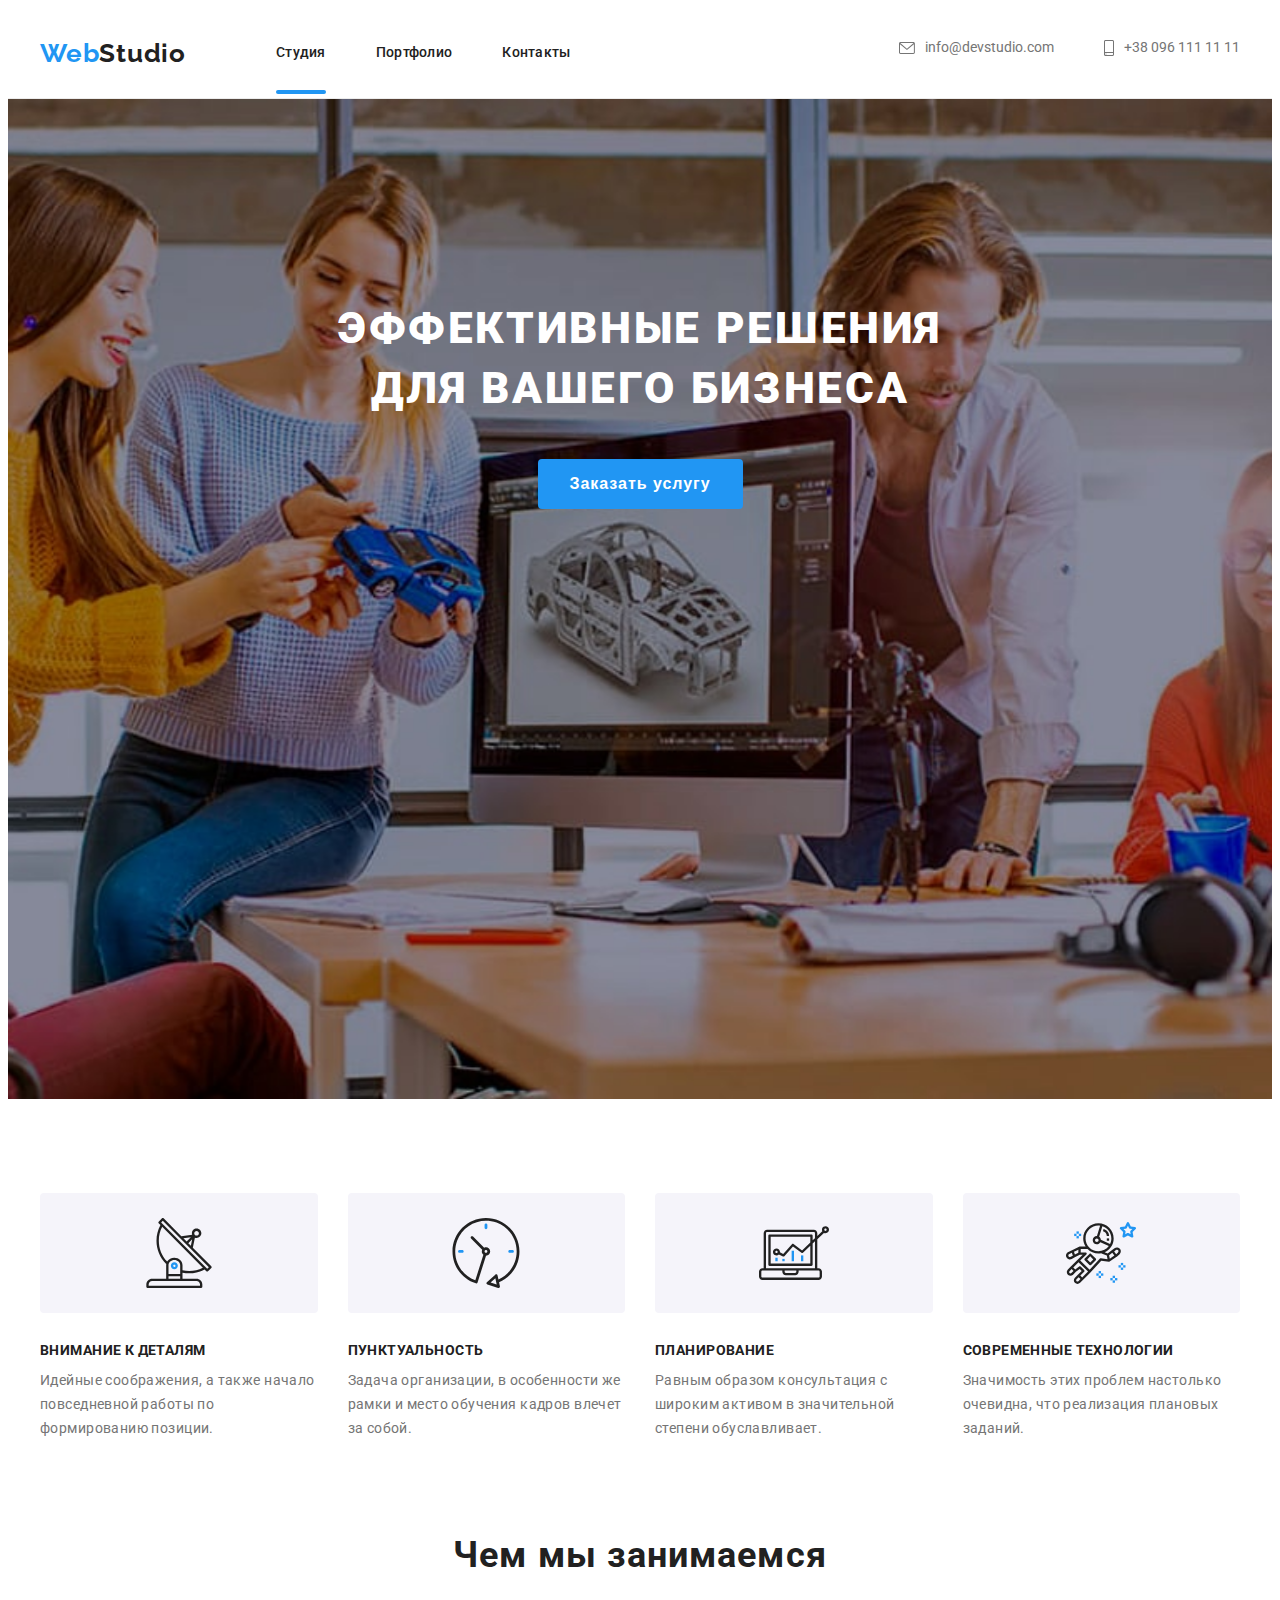
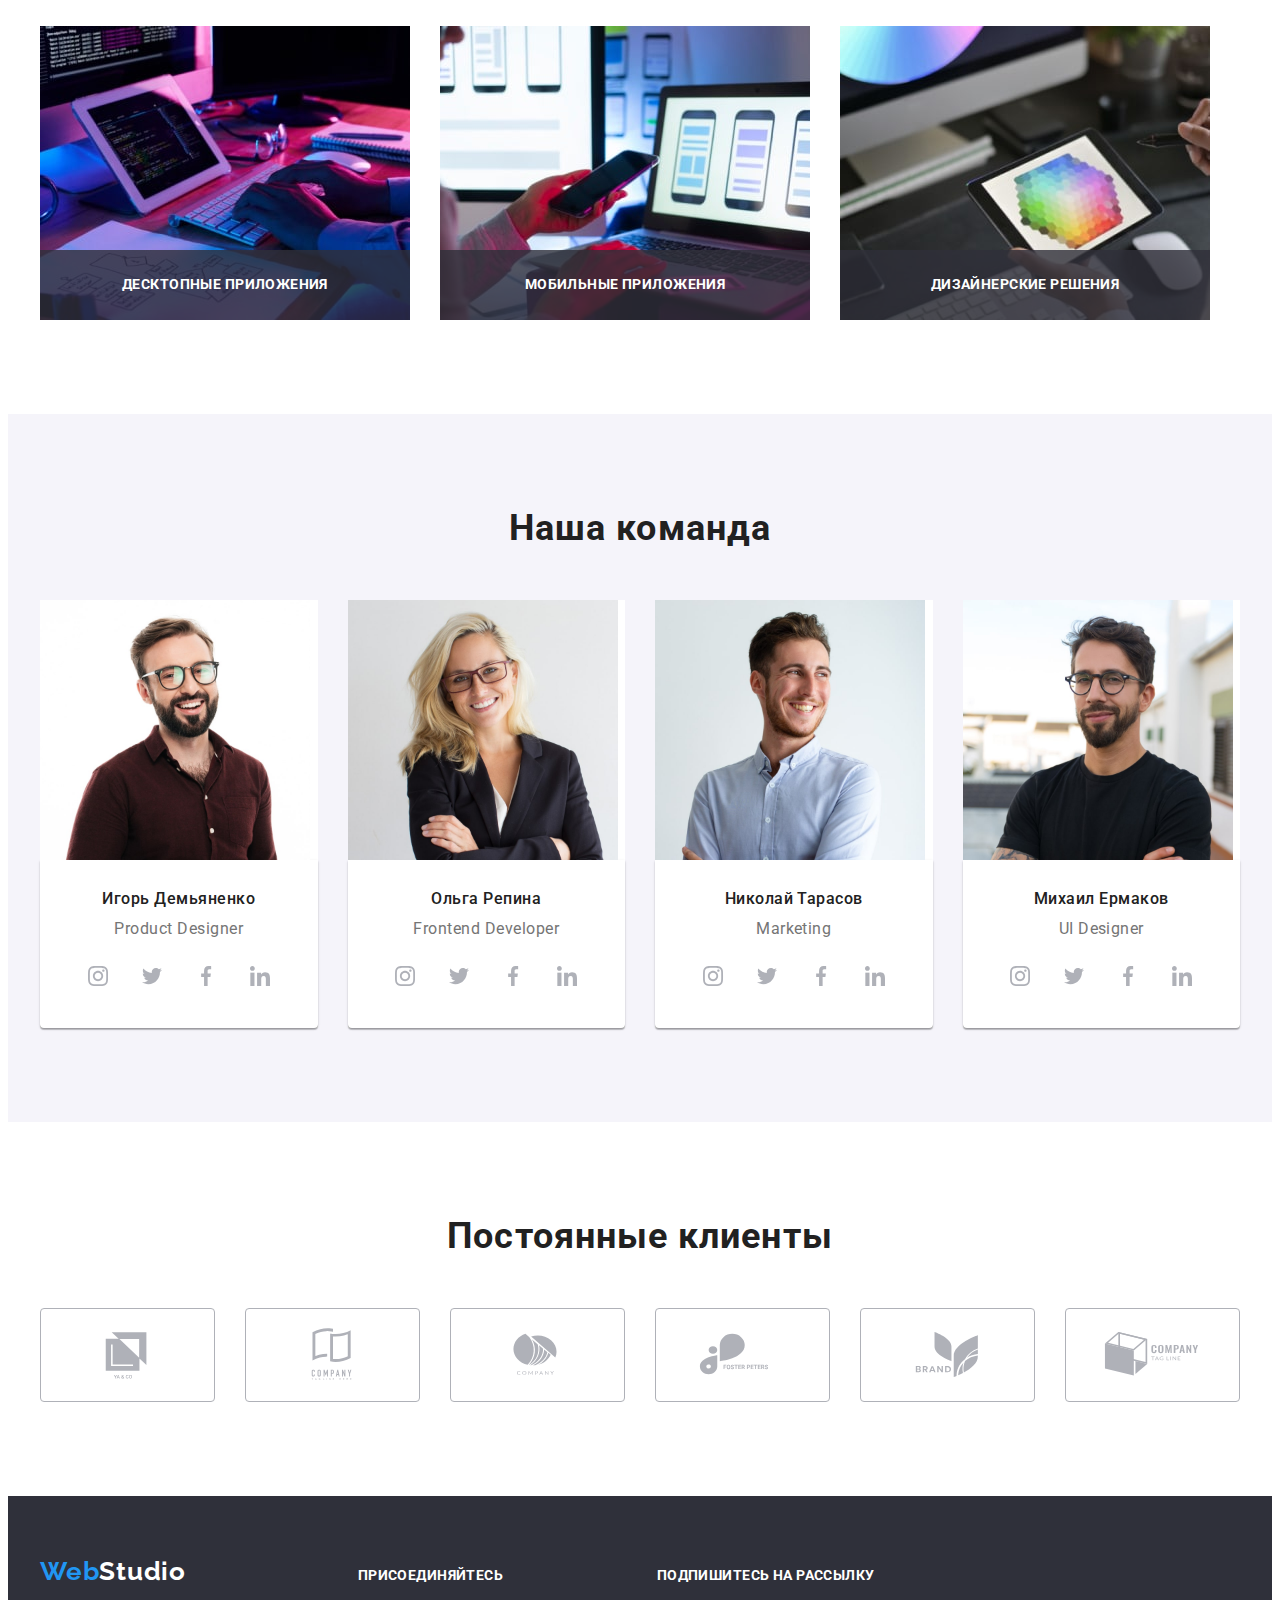
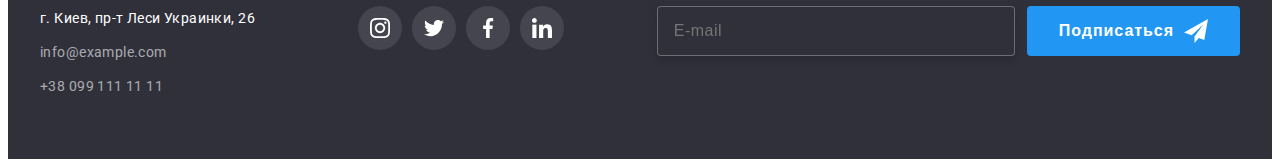
==== commit 06b8ecdd: "add img" ====
--- a/index.html
+++ b/index.html
@@ -25,6 +25,11 @@
 <header class="header">
     <div class="container header__container">
         <a href="./index.html" class="logo logo__header">Web<span class="logo__dark">Studio</span></a>
+        <button type="button" class="open-menu-btn js-open-menu">
+            <svg class="mobile__icon" width="40" height="40">
+                <use href="./images/symbol-defs.svg#icon-menu_mobile"></use>
+            </svg>
+        </button>
         <nav class="navigation">
             <ul class="navigation__list">
                 <li class="navigation__item"><a class="navigation__link navigation__link--current" href="./index.html">Студия</a></li>
@@ -53,11 +58,7 @@
         </ul>
     </div>
     <!----------------------Mobile menu------------------>
-   <button type="button" class="open-menu-btn js-open-menu">
-    <svg class="mobile__icon" width="40" height="40">
-        <use href="./images/symbol-defs.svg#icon-menu_mobile"></use>
-    </svg>
-    </button>
+   
 <div class="mobile-menu js-menu-container">
     <div class="mobile__container">
     <div class="mobile__menu--top">
@@ -203,7 +204,22 @@
             <h2 class="section__title">Наша команда</h2>
             <ul class="team">
                 <li class="team__item">
-                    <img src="images/igor-min.jpg" alt="igor" class="team__img">
+                    <picture>
+                        <source srcset="
+                                                            ./images/igor-min.jpg    1x,
+                                                            ./images/igor-min 2x.jpg 2x
+                                                        " media="(min-width: 1200px)" />
+                        <source srcset="
+                                                            ./images/igor tab 1x.jpg    1x,
+                                                            ./images/igor tab 2x.jpg 2x
+                                                        " media="(min-width: 768px)" />
+                        <source srcset="
+                                                            ./images/igor mob 1x.jpg    1x,
+                                                            ./images/igor mob 2x.jpg 2x
+                                                        " media="(min-width: 480px)" />
+                        <img src="./images/igor-min.jpg" alt="igor" class="team__img">
+                    </picture>
+                   
                     <div class="team__thumb">
                         <h3 class="team__title">Игорь Демьяненко</h3>
                         <p class="team__text">Product Designer</p>
@@ -241,7 +257,22 @@
                     </div>
                 </li>
                 <li class="team__item">
-                    <img src="images/olga-min.jpg" alt="olga" class="team__img">
+                    <picture>
+                        <source srcset="
+                                            ./images/olga-min.jpg  1x,
+                                            ./images/olga-min.jpg 2x 2x
+                                        " media="(min-width: 1200px)" />
+                        <source srcset="
+                                            ./images/olga tab 1x.jpg 1x,
+                                            ./images/olga tab 2x.jpg 2x
+                                        " media="(min-width: 768px)" />
+                        <source srcset="
+                                            ./images/olga mob 1x.jpg 1x,
+                                            ./images/olga mob 2x.jpg 2x
+                                        " media="(min-width: 480px)" />
+                        <img src="images/olga-min.jpg" alt="olga" class="team__img">
+                    </picture>
+                   
                     <div class="team__thumb">
                         <h3 class="team__title">Ольга Репина</h3>
                         <p class="team__text">Frontend Developer</p>
@@ -279,7 +310,22 @@
                     </div>
                 </li>
                 <li class="team__item">
-                    <img src="images/nikolay-min.jpg" alt="nikolay" class="team__img">
+                    <picture>
+                        <source srcset="
+                                            ./images/nikolay-min.jpg  1x,
+                                            ./images/nikolay-min 2x.jpg 2x
+                                        " media="(min-width: 1200px)" />
+                    <source srcset="
+                                            ./images/nikolay tab 1x.jpg 1x,
+                                            ./images/nikolay tab 2x.jpg 2x
+                                        " media="(min-width: 768px)" />
+                    <source srcset="
+                                            ./images/nikolay mob 1x.jpg 1x,
+                                            ./images/nikolay mob 2x.jpg 2x
+                                        " media="(min-width: 480px)" />
+                        <img src="images/nikolay-min.jpg" alt="nikolay" class="team__img">
+                    </picture>
+                   
                     <div class="team__thumb">
                         <h3 class="team__title">Николай Тарасов</h3>
                         <p class="team__text">Marketing</p>
@@ -317,7 +363,22 @@
                     </div>
                 </li>
                 <li class="team__item">
+                    <picture>
+                        <source srcset="
+                                                    ./images/misha-min.jpg 1x,
+                                                    ./images/misha-min 2x.jpg 2x
+                                                " media="(min-width: 1200px)" />
+                        <source srcset="
+                                                    ./images/misha mob 1x.jpg  1x,
+                                                    ./images/misha mob 2x.jpg  2x
+                                                " media="(min-width: 768px)" />
+                        <source srcset="
+                                                    ./images/misha mob 1x.jpg 1x,
+                                                    ./images/misha mob 2x.jpg 2x
+                                                " media="(min-width: 480px)" />
                     <img src="images/misha-min.jpg" alt="misha" class="team__img">
+                    </picture>
+                    
                     <div class="team__thumb">
                         <h3 class="team__title">Михаил Ермаков</h3>
                         <p class="team__text">UI Designer</p>
--- a/css/main.min.css
+++ b/css/main.min.css
@@ -1,2 +1,2 @@
-h1,h2,h3,p,ul{margin:0}ul{padding:0;list-style:none}a{text-decoration:none}img{display:block;max-width:100%;height:auto}:root{--main-text-color: #757575;--primary-first-text-color: #FFFFFF;--primary-second-text-color: #212121;--accent-color: #2196F3;--main-background-color: #FFFFFF;--primary-background-color: #2F303A;--primary-team-background-color: #F5F4FA;--main-btn-background: #2196F3;--foter-mail-color: rgba(255, 255, 255, 0.6);--icon-color: #AFB1B8}body{font-family:Roboto, sans-serif;font-size:14px;background:var(--main-background-color);color:var(--main-text-color)}.button{padding:10px 32px;margin:0 auto;display:-webkit-box;display:-ms-flexbox;display:flex;-webkit-box-pack:center;-ms-flex-pack:center;justify-content:center;-webkit-box-align:center;-ms-flex-align:center;align-items:center;font-weight:700;font-size:16px;line-height:1.87;text-decoration:none;letter-spacing:0.06em;color:var(--primary-first-text-color);background-color:var(--main-btn-background);border:transparent;border-radius:4px;cursor:pointer;-webkit-transition:background-color 250ms cubic-bezier(0.4, 0, 0.2, 1);transition:background-color 250ms cubic-bezier(0.4, 0, 0.2, 1)}.button:hover,.button:focus{background-color:var(--main-btn-background)}.container{margin:0 auto;padding-left:15px;padding-right:15px}@media screen and (min-width: 480px){.container{width:480px}}@media screen and (min-width: 768px){.container{width:768px}}@media screen and (min-width: 1200px){.container{width:1200px}}.navigation__link--current{color:var(--accent-color)}.navigation__link--current::after{content:' ';position:absolute;left:0;bottom:-1px;width:100%;height:4px;background-color:var(--accent-color);border-radius:2px}.logo{font-family:Raleway, sans-serif;font-weight:700;font-size:26px;line-height:1.19;letter-spacing:0.03em;color:var(--accent-color)}@media screen and (min-width: 768px){.logo__header{margin-right:90px}}.logo__dark{color:var(--primary-second-text-color)}.logo__light{color:var(--primary-first-text-color)}.backdrop{position:fixed;top:0;left:0;width:100%;height:100%;background-color:rgba(0,0,0,0.2);opacity:1;-webkit-transition:opacity 250ms cubic-bezier(0.4, 0, 0.2, 1);transition:opacity 250ms cubic-bezier(0.4, 0, 0.2, 1)}.backdrop.is-hidden{opacity:0;pointer-events:none}.modal{padding:40px;position:absolute;top:50%;left:50%;width:528px;height:581px;opacity:1;background-color:var(--main-background-color);-webkit-box-shadow:0px 1px 3px rgba(0,0,0,0.12),0px 1px 1px rgba(0,0,0,0.14),0px 2px 1px rgba(0,0,0,0.2);box-shadow:0px 1px 3px rgba(0,0,0,0.12),0px 1px 1px rgba(0,0,0,0.14),0px 2px 1px rgba(0,0,0,0.2);border-radius:4px;-webkit-transform:translate(-50%, -50%) scale(1);transform:translate(-50%, -50%) scale(1);-webkit-transition:-webkit-transform 250ms cubic-bezier(0.4, 0, 0.2, 1);transition:-webkit-transform 250ms cubic-bezier(0.4, 0, 0.2, 1);transition:transform 250ms cubic-bezier(0.4, 0, 0.2, 1);transition:transform 250ms cubic-bezier(0.4, 0, 0.2, 1), -webkit-transform 250ms cubic-bezier(0.4, 0, 0.2, 1)}.modal .is-hidden .modal{-webkit-transform:translate(-50%, -50%) scale(1.1);transform:translate(-50%, -50%) scale(1.1);opacity:0}.section{padding:60px 0}@media screen and (min-width: 1200px){.section{padding:94px 0}}.section__title{margin-bottom:30px;font-weight:700;font-size:28px;line-height:1.14;text-align:center;letter-spacing:0.03em;color:var(--primary-second-text-color)}@media screen and (min-width: 1200px){.section__title{margin-bottom:50px;font-size:36px;line-height:1.16}}.social{display:-webkit-box;display:-ms-flexbox;display:flex;-webkit-box-pack:center;-ms-flex-pack:center;justify-content:center}.social__item:not(:last-child){margin-right:10px}.social__link{display:-webkit-box;display:-ms-flexbox;display:flex;width:44px;height:44px;-webkit-box-align:center;-ms-flex-align:center;align-items:center;-webkit-box-pack:center;-ms-flex-pack:center;justify-content:center;border-radius:50%;color:var(--icon-color);-webkit-transition:background-color 250ms cubic-bezier(0.4, 0, 0.2, 1),color 250ms cubic-bezier(0.4, 0, 0.2, 1);transition:background-color 250ms cubic-bezier(0.4, 0, 0.2, 1),color 250ms cubic-bezier(0.4, 0, 0.2, 1)}.social__link:hover,.social__link:focus{background-color:var(--accent-color);color:var(--primary-first-text-color)}.social__icon{fill:currentColor}.visually-hidden{position:absolute;white-space:nowrap;width:1px;height:1px;overflow:hidden;border:0;padding:0;clip:rect(0 0 0 0);-webkit-clip-path:inset(50%);clip-path:inset(50%);margin:-1px}.clients{display:-webkit-box;display:-ms-flexbox;display:flex;-ms-flex-wrap:wrap;flex-wrap:wrap;margin:-15px}.clients__item{margin:15px;-ms-flex-preferred-size:calc((100% - 60px) / 2);flex-basis:calc((100% - 60px) / 2)}@media screen and (min-width: 768px){.clients__item{-ms-flex-preferred-size:calc((100% - 90px) / 3);flex-basis:calc((100% - 90px) / 3)}}@media screen and (min-width: 1200px){.clients__item{-ms-flex-preferred-size:calc((100% - 180px) / 6);flex-basis:calc((100% - 180px) / 6)}}.clients__link{display:-webkit-box;display:-ms-flexbox;display:flex;height:92px;-webkit-box-align:center;-ms-flex-align:center;align-items:center;-webkit-box-pack:center;-ms-flex-pack:center;justify-content:center;border:1px solid var(--icon-color);border-radius:4px;color:var(--icon-color);-webkit-transition:color 250ms cubic-bezier(0.4, 0, 0.2, 1),border 250ms cubic-bezier(0.4, 0, 0.2, 1);transition:color 250ms cubic-bezier(0.4, 0, 0.2, 1),border 250ms cubic-bezier(0.4, 0, 0.2, 1)}.clients__link:hover,.clients__link:focus{color:var(--accent-color);border:1px solid var(--accent-color)}.clients__icon{fill:currentColor}@media screen and (min-width: 768px){.details{display:-webkit-box;display:-ms-flexbox;display:flex;-ms-flex-wrap:wrap;flex-wrap:wrap;margin:-15px}}.details__title{margin-bottom:10px;font-weight:700;font-size:14px;line-height:1.14;letter-spacing:0.03em;text-transform:uppercase;text-align:center;color:var(--primary-second-text-color)}@media screen and (min-width: 768px){.details__title{text-align-last:left}}.details__text{font-weight:400;line-height:1.71;letter-spacing:0.03em}@media screen and (min-width: 768px){.details__item{margin:15px;-ms-flex-preferred-size:calc((100% - 60px) / 2);flex-basis:calc((100% - 60px) / 2)}}@media screen and (max-width: 767px){.details__item:not(:last-child){margin-bottom:30px}}@media screen and (min-width: 1200px){.details__item{-ms-flex-preferred-size:calc((100% - 120px) / 4);flex-basis:calc((100% - 120px) / 4)}}.details__box{margin-bottom:30px;display:-webkit-box;display:-ms-flexbox;display:flex;height:120px;-webkit-box-align:center;-ms-flex-align:center;align-items:center;-webkit-box-pack:center;-ms-flex-pack:center;justify-content:center;background-color:var(--primary-team-background-color);border-radius:4px}.details__icon{width:70px;height:70px}.doing{display:none}@media screen and (min-width: 1200px){.doing{padding-top:0;display:block}}.doing__list{display:-webkit-box;display:-ms-flexbox;display:flex}.doing__item{position:relative}.doing__item:not(:last-child){margin-right:30px;position:relative}.doing__box{position:absolute;bottom:0;left:0;display:-webkit-box;display:-ms-flexbox;display:flex;-webkit-box-pack:center;-ms-flex-pack:center;justify-content:center;-webkit-box-align:center;-ms-flex-align:center;align-items:center;width:100%;height:70px;background:rgba(47,48,58,0.8)}.doing__text{font-weight:700;font-size:14px;line-height:1.14;text-align:center;letter-spacing:0.03em;text-transform:uppercase;color:var(--primary-first-text-color)}.filter{display:-webkit-box;display:-ms-flexbox;display:flex;-webkit-box-pack:center;-ms-flex-pack:center;justify-content:center;margin-bottom:30px}@media screen and (min-width: 480px){.filter{-ms-flex-wrap:wrap;flex-wrap:wrap}}@media screen and (max-width: 767px){.filter__item{margin-top:15px}}.filter__item:not(:last-child){margin-right:8px}.filter__btn{padding:6px 22px;font-weight:500;font-size:16px;line-height:1.62;text-align:center;letter-spacing:0.03em;color:var(--primary-second-text-color);background:var(--primary-team-background-color);border-radius:4px;border-style:none;-webkit-transition:color 250ms cubic-bezier(0.4, 0, 0.2, 1),background-color 250ms cubic-bezier(0.4, 0, 0.2, 1),-webkit-box-shadow 250ms cubic-bezier(0.4, 0, 0.2, 1);transition:color 250ms cubic-bezier(0.4, 0, 0.2, 1),background-color 250ms cubic-bezier(0.4, 0, 0.2, 1),-webkit-box-shadow 250ms cubic-bezier(0.4, 0, 0.2, 1);transition:color 250ms cubic-bezier(0.4, 0, 0.2, 1),background-color 250ms cubic-bezier(0.4, 0, 0.2, 1),box-shadow 250ms cubic-bezier(0.4, 0, 0.2, 1);transition:color 250ms cubic-bezier(0.4, 0, 0.2, 1),background-color 250ms cubic-bezier(0.4, 0, 0.2, 1),box-shadow 250ms cubic-bezier(0.4, 0, 0.2, 1),-webkit-box-shadow 250ms cubic-bezier(0.4, 0, 0.2, 1);cursor:pointer}.filter__btn:hover,.filter__btn:focus{color:var(--primary-first-text-color);background:var(--accent-color);-webkit-box-shadow:0px 3px 1px rgba(0,0,0,0.1),0px 1px 2px rgba(0,0,0,0.08),0px 2px 2px rgba(0,0,0,0.12);box-shadow:0px 3px 1px rgba(0,0,0,0.1),0px 1px 2px rgba(0,0,0,0.08),0px 2px 2px rgba(0,0,0,0.12)}@media screen and (min-width: 1200px){.footer__form{display:-webkit-box;display:-ms-flexbox;display:flex}}.footer__form--input{padding:15px 0 15px 16px;width:100%;height:50px;font-weight:400;font-size:16px;line-height:1.25;-webkit-box-align:center;-ms-flex-align:center;align-items:center;letter-spacing:0.03em;color:rgba(255,255,255,0.6);border:1px solid rgba(255,255,255,0.3);-webkit-box-sizing:border-box;box-sizing:border-box;-webkit-filter:drop-shadow(0px 4px 4px rgba(0,0,0,0.15));filter:drop-shadow(0px 4px 4px rgba(0,0,0,0.15));background-color:var(--primary-background-color);border-radius:4px;-webkit-transition:border-color 250ms cubic-bezier(0.4, 0, 0.2, 1);transition:border-color 250ms cubic-bezier(0.4, 0, 0.2, 1)}@media screen and (min-width: 768px) and (max-width: 1199px){.footer__form--input{width:450px}}@media screen and (max-width: 1199px){.footer__form--input{margin-bottom:20px}}@media screen and (min-width: 1200px){.footer__form--input{width:358px;margin-right:12px}}.footer__form--input:focus{border-color:var(--accent-color);outline:none}.footer__form--icon{margin-left:10px;width:24px;height:24px;fill:currentColor}.footer{background-color:var(--primary-background-color);padding:60px 0}@media screen and (min-width: 768px){.footer__container{display:-webkit-box;display:-ms-flexbox;display:flex;-webkit-box-align:baseline;-ms-flex-align:baseline;align-items:baseline}}@media screen and (min-width: 768px) and (max-width: 1199px){.footer__container{-ms-flex-wrap:wrap;flex-wrap:wrap;-ms-flex-pack:distribute;justify-content:space-around}}.footer__logo{margin-bottom:20px}.footer__adress{margin-top:20px;font-style:normal}.footer__second--adress{font-style:normal;font-weight:400;line-height:1.71;letter-spacing:0.03em;color:var(--primary-first-text-color)}.footer__item:not(:last-child){margin-bottom:10px}.footer__icon--style{background:rgba(255,255,255,0.1);color:var(--primary-first-text-color);border-radius:50%}.footer__contacts{font-weight:400;line-height:1.71;letter-spacing:0.03em;color:var(--foter-mail-color)}.footer__text{margin-bottom:20px;font-weight:700;font-size:14px;line-height:1.42;letter-spacing:0.03em;text-transform:uppercase;color:var(--primary-first-text-color)}@media screen and (max-width: 1199px){.footer__box{text-align:center}}@media screen and (max-width: 767px){.footer__box:first-child{margin-bottom:60px}}@media screen and (min-width: 1200px){.footer__box:first-child{margin-right:70px;-webkit-box-flex:1;-ms-flex-positive:1;flex-grow:1}}@media screen and (max-width: 767px){.footer__box:nth-child(2){margin-bottom:60px;-webkit-box-flex:2;-ms-flex-positive:2;flex-grow:2}}@media screen and (min-width: 1200px){.footer__box:nth-child(2){margin-right:93px}}@media screen and (min-width: 768px) and (max-width: 1199px){.footer__box:nth-child(3){margin-top:60px;-webkit-box-flex:2;-ms-flex-positive:2;flex-grow:2}}@media screen and (min-width: 768px){.gallery{display:-webkit-box;display:-ms-flexbox;display:flex;-ms-flex-wrap:wrap;flex-wrap:wrap;margin:-15px}}@media screen and (min-width: 480px) and (max-width: 767px){.gallery__item{width:450px;height:404px}}@media screen and (min-width: 768px){.gallery__item{-ms-flex-preferred-size:calc(100% / 2 - 30px);flex-basis:calc(100% / 2 - 30px);height:440px;margin:15px}}@media screen and (min-width: 1200px){.gallery__item{-ms-flex-preferred-size:calc(100% / 3 - 30px);flex-basis:calc(100% / 3 - 30px);height:404px}}@media screen and (max-width: 767px){.gallery__item:not(:last-child){margin-bottom:30px}}.gallery__item .gallery__box{position:relative;overflow:hidden}@media screen and (min-width: 768px) and (max-width: 1199px){.gallery__item .gallery__box{-webkit-box-flex:1;-ms-flex-positive:1;flex-grow:1}}.gallery__item .gallery__img{display:block}@media screen and (min-width: 768px) and (max-width: 1199px){.gallery__item .gallery__img{width:354px}}@media screen and (min-width: 1200px){.gallery__item .gallery__img{width:370px}}.gallery__item .gallery__overlay{position:absolute;bottom:0;left:0;width:100%;height:100%;background-color:rgba(33,150,243,0.9);-webkit-transform:translateY(101%);transform:translateY(101%);-webkit-transition:-webkit-transform 250ms cubic-bezier(0.4, 0, 0.2, 1);transition:-webkit-transform 250ms cubic-bezier(0.4, 0, 0.2, 1);transition:transform 250ms cubic-bezier(0.4, 0, 0.2, 1);transition:transform 250ms cubic-bezier(0.4, 0, 0.2, 1), -webkit-transform 250ms cubic-bezier(0.4, 0, 0.2, 1)}.gallery__box:hover .gallery__item .gallery__overlay,.gallery__box:focus .gallery__item .gallery__overlay{-webkit-transform:translateY(0);transform:translateY(0)}.gallery__item .gallery__overlay-text{padding:63px 24px;position:absolute;font-style:400;font-weight:normal;font-size:18px;line-height:1.56;letter-spacing:0.03em;color:var(--primary-first-text-color)}.gallery__item .gallery__trumb{padding:20px 24px;background-color:var(--main-background-color);border:1px solid #eeeeee}.gallery__item .gallery__title{margin-bottom:8px;font-weight:700;font-size:18px;line-height:2.11;letter-spacing:0.06em;color:var(--primary-second-text-color)}.gallery__item .gallery__text{font-weight:400;font-size:16px;line-height:1.87;letter-spacing:0.03em}.gallery__item .gallery__link{display:block;color:var(--primary-second-text-color);-webkit-transition:-webkit-box-shadow 250ms cubic-bezier(0.4, 0, 0.2, 1);transition:-webkit-box-shadow 250ms cubic-bezier(0.4, 0, 0.2, 1);transition:box-shadow 250ms cubic-bezier(0.4, 0, 0.2, 1);transition:box-shadow 250ms cubic-bezier(0.4, 0, 0.2, 1), -webkit-box-shadow 250ms cubic-bezier(0.4, 0, 0.2, 1)}@media screen and (min-width: 768px) and (max-width: 1199px){.gallery__item .gallery__link{display:-webkit-box;display:-ms-flexbox;display:flex;-webkit-box-orient:vertical;-webkit-box-direction:normal;-ms-flex-direction:column;flex-direction:column;height:100%}}.gallery__item .gallery__link:hover,.gallery__item .gallery__link:focus{-webkit-box-shadow:0px 1px 1px rgba(0,0,0,0.12),0px 4px 4px rgba(0,0,0,0.06),1px 4px 6px rgba(0,0,0,0.16);box-shadow:0px 1px 1px rgba(0,0,0,0.12),0px 4px 4px rgba(0,0,0,0.06),1px 4px 6px rgba(0,0,0,0.16)}.gallery__item .gallery__link:hover .gallery__overlay,.gallery__item .gallery__link:focus .gallery__overlay{-webkit-transform:translateY(0);transform:translateY(0)}.header{border-bottom:1px solid #ececec}.header__container{display:-webkit-box;display:-ms-flexbox;display:flex;-webkit-box-align:center;-ms-flex-align:center;align-items:center}.navigation{display:none}@media screen and (min-width: 768px){.navigation{display:-webkit-box;display:-ms-flexbox;display:flex;-webkit-box-align:center;-ms-flex-align:center;align-items:center}}@media screen and (min-width: 768px){.navigation__list{display:-webkit-box;display:-ms-flexbox;display:flex;margin-left:auto}}@media screen and (min-width: 768px){.navigation__item:not(:last-child){margin-right:50px}}.navigation__link{position:relative;display:block;font-weight:500;line-height:1.14;letter-spacing:0.02em;color:var(--primary-second-text-color);-webkit-transition:color 250ms cubic-bezier(0.4, 0, 0.2, 1);transition:color 250ms cubic-bezier(0.4, 0, 0.2, 1)}@media screen and (min-width: 768px){.navigation__link{padding:32px 0}}.navigation__link:hover,.navigation__link:focus{color:var(--accent-color)}.contacts{display:none;margin-left:auto}@media screen and (min-width: 768px){.contacts{display:block}}@media screen and (min-width: 1200px){.contacts{display:-webkit-box;display:-ms-flexbox;display:flex;margin-left:auto}}@media screen and (min-width: 768px){.contacts__item:not(:last-child){margin-bottom:10px}}@media screen and (min-width: 1200px){.contacts__item:not(:last-child){margin-right:50px}}.contacts__link{display:-webkit-box;display:-ms-flexbox;display:flex;-webkit-box-align:center;-ms-flex-align:center;align-items:center;color:var(--main-text-color);-webkit-transition:color 250ms cubic-bezier(0.4, 0, 0.2, 1);transition:color 250ms cubic-bezier(0.4, 0, 0.2, 1)}@media screen and (min-width: 768px){.contacts__link{font-size:12px;line-height:1.16}}@media screen and (min-width: 1200px){.contacts__link{padding-top:32px;padding-bottom:32px;font-size:14px;line-height:1.14}}.contacts__link:hover,.contacts__link:focus{color:var(--accent-color)}.contacts__icon{margin-right:10px;fill:currentColor}.hero{padding:200px 0;margin:0 auto;max-width:1600px;height:600px;background-color:var(--primary-background-color);background-image:-webkit-gradient(linear, left top, right top, from(rgba(47,48,58,0.4)), to(rgba(47,48,58,0.4))),url("../images/hero-background-min.jpg");background-image:linear-gradient(to right, rgba(47,48,58,0.4), rgba(47,48,58,0.4)),url("../images/hero-background-min.jpg");background-repeat:no-repeat;background-size:cover;background-position:center}.hero__container{display:-webkit-box;display:-ms-flexbox;display:flex;-webkit-box-orient:vertical;-webkit-box-direction:normal;-ms-flex-direction:column;flex-direction:column;-webkit-box-align:center;-ms-flex-align:center;align-items:center}.hero__title{margin-bottom:40px;font-weight:900;font-size:26px;line-height:1.62;text-align:center;letter-spacing:0.06em;text-transform:uppercase;color:var(--primary-first-text-color)}@media screen and (min-width: 1200px){.hero__title{font-size:44px;line-height:1.36}}.modal__btn{position:absolute;display:-webkit-box;display:-ms-flexbox;display:flex;top:8px;right:8px;width:30px;height:30px;-webkit-box-align:center;-ms-flex-align:center;align-items:center;-webkit-box-pack:center;-ms-flex-pack:center;justify-content:center;color:#000000;background-color:var(--main-background-color);border:1px solid rgba(0,0,0,0.1);border-radius:50%;-webkit-transition:background-color 250ms cubic-bezier(0.4, 0, 0.2, 1);transition:background-color 250ms cubic-bezier(0.4, 0, 0.2, 1);cursor:pointer}.modal__icon{fill:currentColor;width:11px;height:11px}.modal__form--text{margin-bottom:12px;font-weight:700;font-size:20px;line-height:1.15;text-align:center;letter-spacing:0.03em;color:var(--primary-second-text-color)}textarea{resize:none}.modal__form--field{margin:4px 0 0 0;position:relative;display:block;font-size:12px;line-height:1.16;letter-spacing:0.01em;color:#757575}.modal__form--field:last-of-type(2){margin:0 0 20px 0}.modal__form--wrapper{margin:4px 0 0 0;position:relative;display:block}.modal__form--input,.modal__form--textarea{display:block;width:100%;height:40px;border:1px solid rgba(33,33,33,0.2);-webkit-box-sizing:border-box;box-sizing:border-box;border-radius:4px;-webkit-transition:border 250ms cubic-bezier(0.4, 0, 0.2, 1);transition:border 250ms cubic-bezier(0.4, 0, 0.2, 1)}.modal__form--input{padding-left:42px;padding-right:15px}.modal__form--icon{position:absolute;top:11px;left:12px;display:inline-block;color:var(--primary-second-text-color);width:18px;height:18px;-webkit-transition:fill 250ms cubic-bezier(0.4, 0, 0.2, 1);transition:fill 250ms cubic-bezier(0.4, 0, 0.2, 1)}.modal__form--input:focus ~ .modal__form--icon{fill:var(--accent-color)}.modal__form--input:focus,.modal__form--textarea:focus{border-color:var(--accent-color);outline:none}.modal__form--textarea{margin-bottom:20px;padding:16px 12px;height:120px;resize:none}.modal__form--textarea::-webkit-input-placeholder{font-weight:400;font-size:12px;line-height:1.16;letter-spacing:0.01em;color:rgba(117,117,117,0.5)}.modal__form--textarea:-ms-input-placeholder{font-weight:400;font-size:12px;line-height:1.16;letter-spacing:0.01em;color:rgba(117,117,117,0.5)}.modal__form--textarea::-ms-input-placeholder{font-weight:400;font-size:12px;line-height:1.16;letter-spacing:0.01em;color:rgba(117,117,117,0.5)}.modal__form--textarea::placeholder{font-weight:400;font-size:12px;line-height:1.16;letter-spacing:0.01em;color:rgba(117,117,117,0.5)}.modal__checkbox--label{margin-bottom:30px;display:-webkit-box;display:-ms-flexbox;display:flex;-webkit-box-pack:center;-ms-flex-pack:center;justify-content:center;-webkit-box-align:center;-ms-flex-align:center;align-items:center}.modal__checkbox--icon{margin-right:7px;width:16px;height:15px;border:2px solid var(--primary-second-text-color);border-radius:2px;-webkit-transition:border 250ms cubic-bezier(0.4, 0, 0.2, 1),background-color 250ms cubic-bezier(0.4, 0, 0.2, 1);transition:border 250ms cubic-bezier(0.4, 0, 0.2, 1),background-color 250ms cubic-bezier(0.4, 0, 0.2, 1)}.modal__checkbox--input:focus+.modal__checkbox--icon{outline:1px solid var(--accent-color)}.modal__checkbox--input:checked+.modal__checkbox--icon{background-color:var(--accent-color);border-color:var(--accent-color)}.modal__checkbox--text,.modal__checkbox--link{font-weight:normal;font-size:14px;line-height:1.71;letter-spacing:0.03em;color:#757575}.modal__checkbox--link{color:var(--accent-color);text-decoration:underline}.modal__submit--btn{padding:10px 55px}.section--other-background{background-color:var(--primary-team-background-color)}@media screen and (min-width: 768px){.team{display:-webkit-box;display:-ms-flexbox;display:flex}}@media screen and (min-width: 768px) and (max-width: 1199px){.team{display:-webkit-box;display:-ms-flexbox;display:flex;-ms-flex-wrap:wrap;flex-wrap:wrap;margin:-15px}}.team__item{background-color:var(--main-background-color)}@media screen and (min-width: 768px) and (max-width: 1199px){.team__item{-ms-flex-preferred-size:calc((100% - 60px) / 2);flex-basis:calc((100% - 60px) / 2);margin:15px}}@media screen and (min-width: 1200px){.team__item{-ms-flex-preferred-size:calc((100% - 90px) / 4);flex-basis:calc((100% - 90px) / 4)}}@media screen and (max-width: 767px){.team__item:not(:last-child){margin-bottom:30px}}@media screen and (min-width: 1200px){.team__item:not(:last-child){margin-right:30px}}@media screen and (min-width: 768px){.team__img{width:354px;height:374px}}@media screen and (min-width: 1200px){.team__img{width:270px;height:260px}}.team__thumb{padding:30px 0;-webkit-box-shadow:0px 1px 3px rgba(0,0,0,0.12),0px 1px 1px rgba(0,0,0,0.14),0px 2px 1px rgba(0,0,0,0.2);box-shadow:0px 1px 3px rgba(0,0,0,0.12),0px 1px 1px rgba(0,0,0,0.14),0px 2px 1px rgba(0,0,0,0.2);border-radius:0px 0px 4px 4px}.team__title{margin-bottom:10px;font-weight:500;font-size:16px;line-height:1.18;text-align:center;letter-spacing:0.03em;color:var(--primary-second-text-color)}.team__text{margin-bottom:16px;font-weight:400;font-size:16px;line-height:19px;text-align:center;letter-spacing:0.03em}.mobile-menu{position:fixed;top:0;left:0;width:100vw;height:100vh;padding:48px 40px;background-color:var(--main-background-color);-webkit-transform:translateX(100%);transform:translateX(100%);-webkit-transition:-webkit-transform 250ms cubic-bezier(0.4, 0, 0.2, 1);transition:-webkit-transform 250ms cubic-bezier(0.4, 0, 0.2, 1);transition:transform 250ms cubic-bezier(0.4, 0, 0.2, 1);transition:transform 250ms cubic-bezier(0.4, 0, 0.2, 1), -webkit-transform 250ms cubic-bezier(0.4, 0, 0.2, 1)}.mobile-menu .mobile__container{height:100%;display:-webkit-box;display:-ms-flexbox;display:flex;-webkit-box-orient:vertical;-webkit-box-direction:normal;-ms-flex-direction:column;flex-direction:column}.mobile-menu.is-open{-webkit-transform:translateY(0);transform:translateY(0)}.open-menu-btn{margin-left:auto;display:block;background-color:var(--main-background-color);border:none;cursor:pointer;-webkit-transition:color 250ms cubic-bezier(0.4, 0, 0.2, 1);transition:color 250ms cubic-bezier(0.4, 0, 0.2, 1)}@media screen and (min-width: 768px){.open-menu-btn{display:none}}.open-menu-btn:focus,.open-menu-btn:hover{color:var(--accent-color)}.mobile__icon{fill:currentColor}.mobile__menu--bottom{margin-top:auto}.mobile__item:not(:last-child){margin-bottom:32px}.mobile__link{display:block;font-weight:500;font-size:40px;line-height:1.17;letter-spacing:0.02em;color:var(--primary-second-text-color);cursor:pointer}.mobile__link:hover,.mobile__link:focus{color:var(--accent-color)}.mobile__contacts{margin-top:auto;margin-bottom:64px;font-weight:500}.mobile__contacts--item:not(:last-child){margin-bottom:32px}.mobile__contacts--link{font-size:34px;line-height:1.17;letter-spacing:0.02em;color:var(--accent-color)}.mobile__contacts--link-dark{font-size:24px;line-height:1.17;letter-spacing:0.02em;color:#757575}.mobile__social{display:-webkit-box;display:-ms-flexbox;display:flex}.mobile__social--item{display:-webkit-box;display:-ms-flexbox;display:flex}.mobile__social--item:not(:last-child){margin-right:20px}.mobile__social--link{display:-webkit-box;display:-ms-flexbox;display:flex;font-weight:500;font-size:18px;line-height:1.22px;letter-spacing:0.02em;color:var(--accent-color)}.close-menu-btn{position:absolute;display:-webkit-box;display:-ms-flexbox;display:flex;margin-bottom:8px;top:10px;right:15px;width:40px;height:40px;-webkit-box-align:center;-ms-flex-align:center;align-items:center;-webkit-box-pack:center;-ms-flex-pack:center;justify-content:center;color:#000000;background-color:var(--main-background-color);border:1px solid rgba(0,0,0,0.1);border-radius:50%;-webkit-transition:color 250ms cubic-bezier(0.4, 0, 0.2, 1);transition:color 250ms cubic-bezier(0.4, 0, 0.2, 1);cursor:pointer}.close-menu-btn:focus,.close-menu-btn:hover{color:var(--accent-color)}
+h1,h2,h3,p,ul{margin:0}ul{padding:0;list-style:none}a{text-decoration:none}img{display:block;max-width:100%;height:auto}:root{--main-text-color: #757575;--primary-first-text-color: #FFFFFF;--primary-second-text-color: #212121;--accent-color: #2196F3;--main-background-color: #FFFFFF;--primary-background-color: #2F303A;--primary-team-background-color: #F5F4FA;--main-btn-background: #2196F3;--foter-mail-color: rgba(255, 255, 255, 0.6);--icon-color: #AFB1B8}body{font-family:Roboto, sans-serif;font-size:14px;background:var(--main-background-color);color:var(--main-text-color)}.button{padding:10px 32px;margin:0 auto;display:-webkit-box;display:-ms-flexbox;display:flex;-webkit-box-pack:center;-ms-flex-pack:center;justify-content:center;-webkit-box-align:center;-ms-flex-align:center;align-items:center;font-weight:700;font-size:16px;line-height:1.87;text-decoration:none;letter-spacing:0.06em;color:var(--primary-first-text-color);background-color:var(--main-btn-background);border:transparent;border-radius:4px;cursor:pointer;-webkit-transition:background-color 250ms cubic-bezier(0.4, 0, 0.2, 1);transition:background-color 250ms cubic-bezier(0.4, 0, 0.2, 1)}.button:hover,.button:focus{background-color:var(--main-btn-background)}.container{margin:0 auto;padding-left:15px;padding-right:15px}@media screen and (min-width: 480px){.container{width:480px}}@media screen and (min-width: 768px){.container{width:768px}}@media screen and (min-width: 1200px){.container{width:1200px}}.navigation__link--current{color:var(--accent-color)}.navigation__link--current::after{content:' ';position:absolute;left:0;bottom:-1px;width:100%;height:4px;background-color:var(--accent-color);border-radius:2px}.logo{font-family:Raleway, sans-serif;font-weight:700;font-size:26px;line-height:1.19;letter-spacing:0.03em;color:var(--accent-color)}@media screen and (min-width: 768px){.logo__header{margin-right:90px}}.logo__dark{color:var(--primary-second-text-color)}.logo__light{color:var(--primary-first-text-color)}.backdrop{position:fixed;top:0;left:0;width:100%;height:100%;background-color:rgba(0,0,0,0.2);opacity:1;-webkit-transition:opacity 250ms cubic-bezier(0.4, 0, 0.2, 1);transition:opacity 250ms cubic-bezier(0.4, 0, 0.2, 1)}.backdrop.is-hidden{opacity:0;pointer-events:none}.modal{padding:40px;position:absolute;top:50%;left:50%;width:528px;height:581px;opacity:1;background-color:var(--main-background-color);-webkit-box-shadow:0px 1px 3px rgba(0,0,0,0.12),0px 1px 1px rgba(0,0,0,0.14),0px 2px 1px rgba(0,0,0,0.2);box-shadow:0px 1px 3px rgba(0,0,0,0.12),0px 1px 1px rgba(0,0,0,0.14),0px 2px 1px rgba(0,0,0,0.2);border-radius:4px;-webkit-transform:translate(-50%, -50%) scale(1);transform:translate(-50%, -50%) scale(1);-webkit-transition:-webkit-transform 250ms cubic-bezier(0.4, 0, 0.2, 1);transition:-webkit-transform 250ms cubic-bezier(0.4, 0, 0.2, 1);transition:transform 250ms cubic-bezier(0.4, 0, 0.2, 1);transition:transform 250ms cubic-bezier(0.4, 0, 0.2, 1), -webkit-transform 250ms cubic-bezier(0.4, 0, 0.2, 1)}.modal .is-hidden .modal{-webkit-transform:translate(-50%, -50%) scale(1.1);transform:translate(-50%, -50%) scale(1.1);opacity:0}.section{padding:60px 0}@media screen and (min-width: 1200px){.section{padding:94px 0}}.section__title{margin-bottom:30px;font-weight:700;font-size:28px;line-height:1.14;text-align:center;letter-spacing:0.03em;color:var(--primary-second-text-color)}@media screen and (min-width: 1200px){.section__title{margin-bottom:50px;font-size:36px;line-height:1.16}}.social{display:-webkit-box;display:-ms-flexbox;display:flex;-webkit-box-pack:center;-ms-flex-pack:center;justify-content:center}.social__item:not(:last-child){margin-right:10px}.social__link{display:-webkit-box;display:-ms-flexbox;display:flex;width:44px;height:44px;-webkit-box-align:center;-ms-flex-align:center;align-items:center;-webkit-box-pack:center;-ms-flex-pack:center;justify-content:center;border-radius:50%;color:var(--icon-color);-webkit-transition:background-color 250ms cubic-bezier(0.4, 0, 0.2, 1),color 250ms cubic-bezier(0.4, 0, 0.2, 1);transition:background-color 250ms cubic-bezier(0.4, 0, 0.2, 1),color 250ms cubic-bezier(0.4, 0, 0.2, 1)}.social__link:hover,.social__link:focus{background-color:var(--accent-color);color:var(--primary-first-text-color)}.social__icon{fill:currentColor}.visually-hidden{position:absolute;white-space:nowrap;width:1px;height:1px;overflow:hidden;border:0;padding:0;clip:rect(0 0 0 0);-webkit-clip-path:inset(50%);clip-path:inset(50%);margin:-1px}.clients{display:-webkit-box;display:-ms-flexbox;display:flex;-ms-flex-wrap:wrap;flex-wrap:wrap;margin:-15px}.clients__item{margin:15px;-ms-flex-preferred-size:calc((100% - 60px) / 2);flex-basis:calc((100% - 60px) / 2)}@media screen and (min-width: 768px){.clients__item{-ms-flex-preferred-size:calc((100% - 90px) / 3);flex-basis:calc((100% - 90px) / 3)}}@media screen and (min-width: 1200px){.clients__item{-ms-flex-preferred-size:calc((100% - 180px) / 6);flex-basis:calc((100% - 180px) / 6)}}.clients__link{display:-webkit-box;display:-ms-flexbox;display:flex;height:92px;-webkit-box-align:center;-ms-flex-align:center;align-items:center;-webkit-box-pack:center;-ms-flex-pack:center;justify-content:center;border:1px solid var(--icon-color);border-radius:4px;color:var(--icon-color);-webkit-transition:color 250ms cubic-bezier(0.4, 0, 0.2, 1),border 250ms cubic-bezier(0.4, 0, 0.2, 1);transition:color 250ms cubic-bezier(0.4, 0, 0.2, 1),border 250ms cubic-bezier(0.4, 0, 0.2, 1)}.clients__link:hover,.clients__link:focus{color:var(--accent-color);border:1px solid var(--accent-color)}.clients__icon{fill:currentColor}@media screen and (min-width: 768px){.details{display:-webkit-box;display:-ms-flexbox;display:flex;-ms-flex-wrap:wrap;flex-wrap:wrap;margin:-15px}}.details__title{margin-bottom:10px;font-weight:700;font-size:14px;line-height:1.14;letter-spacing:0.03em;text-transform:uppercase;text-align:center;color:var(--primary-second-text-color)}@media screen and (min-width: 768px){.details__title{text-align-last:left}}.details__text{font-weight:400;line-height:1.71;letter-spacing:0.03em}@media screen and (min-width: 768px){.details__item{margin:15px;-ms-flex-preferred-size:calc((100% - 60px) / 2);flex-basis:calc((100% - 60px) / 2)}}@media screen and (max-width: 767px){.details__item:not(:last-child){margin-bottom:30px}}@media screen and (min-width: 1200px){.details__item{-ms-flex-preferred-size:calc((100% - 120px) / 4);flex-basis:calc((100% - 120px) / 4)}}.details__box{margin-bottom:30px;display:-webkit-box;display:-ms-flexbox;display:flex;height:120px;-webkit-box-align:center;-ms-flex-align:center;align-items:center;-webkit-box-pack:center;-ms-flex-pack:center;justify-content:center;background-color:var(--primary-team-background-color);border-radius:4px}.details__icon{width:70px;height:70px}.doing{display:none}@media screen and (min-width: 1200px){.doing{padding-top:0;display:block}}.doing__list{display:-webkit-box;display:-ms-flexbox;display:flex}.doing__item{position:relative}.doing__item:not(:last-child){margin-right:30px;position:relative}.doing__box{position:absolute;bottom:0;left:0;display:-webkit-box;display:-ms-flexbox;display:flex;-webkit-box-pack:center;-ms-flex-pack:center;justify-content:center;-webkit-box-align:center;-ms-flex-align:center;align-items:center;width:100%;height:70px;background:rgba(47,48,58,0.8)}.doing__text{font-weight:700;font-size:14px;line-height:1.14;text-align:center;letter-spacing:0.03em;text-transform:uppercase;color:var(--primary-first-text-color)}.filter{display:-webkit-box;display:-ms-flexbox;display:flex;-webkit-box-pack:center;-ms-flex-pack:center;justify-content:center;margin-bottom:30px}@media screen and (min-width: 480px){.filter{-ms-flex-wrap:wrap;flex-wrap:wrap}}@media screen and (max-width: 767px){.filter__item{margin-top:15px}}.filter__item:not(:last-child){margin-right:8px}.filter__btn{padding:6px 22px;font-weight:500;font-size:16px;line-height:1.62;text-align:center;letter-spacing:0.03em;color:var(--primary-second-text-color);background:var(--primary-team-background-color);border-radius:4px;border-style:none;-webkit-transition:color 250ms cubic-bezier(0.4, 0, 0.2, 1),background-color 250ms cubic-bezier(0.4, 0, 0.2, 1),-webkit-box-shadow 250ms cubic-bezier(0.4, 0, 0.2, 1);transition:color 250ms cubic-bezier(0.4, 0, 0.2, 1),background-color 250ms cubic-bezier(0.4, 0, 0.2, 1),-webkit-box-shadow 250ms cubic-bezier(0.4, 0, 0.2, 1);transition:color 250ms cubic-bezier(0.4, 0, 0.2, 1),background-color 250ms cubic-bezier(0.4, 0, 0.2, 1),box-shadow 250ms cubic-bezier(0.4, 0, 0.2, 1);transition:color 250ms cubic-bezier(0.4, 0, 0.2, 1),background-color 250ms cubic-bezier(0.4, 0, 0.2, 1),box-shadow 250ms cubic-bezier(0.4, 0, 0.2, 1),-webkit-box-shadow 250ms cubic-bezier(0.4, 0, 0.2, 1);cursor:pointer}.filter__btn:hover,.filter__btn:focus{color:var(--primary-first-text-color);background:var(--accent-color);-webkit-box-shadow:0px 3px 1px rgba(0,0,0,0.1),0px 1px 2px rgba(0,0,0,0.08),0px 2px 2px rgba(0,0,0,0.12);box-shadow:0px 3px 1px rgba(0,0,0,0.1),0px 1px 2px rgba(0,0,0,0.08),0px 2px 2px rgba(0,0,0,0.12)}@media screen and (min-width: 1200px){.footer__form{display:-webkit-box;display:-ms-flexbox;display:flex}}.footer__form--input{padding:15px 0 15px 16px;width:100%;height:50px;font-weight:400;font-size:16px;line-height:1.25;-webkit-box-align:center;-ms-flex-align:center;align-items:center;letter-spacing:0.03em;color:rgba(255,255,255,0.6);border:1px solid rgba(255,255,255,0.3);-webkit-box-sizing:border-box;box-sizing:border-box;-webkit-filter:drop-shadow(0px 4px 4px rgba(0,0,0,0.15));filter:drop-shadow(0px 4px 4px rgba(0,0,0,0.15));background-color:var(--primary-background-color);border-radius:4px;-webkit-transition:border-color 250ms cubic-bezier(0.4, 0, 0.2, 1);transition:border-color 250ms cubic-bezier(0.4, 0, 0.2, 1)}@media screen and (min-width: 768px) and (max-width: 1199px){.footer__form--input{width:450px}}@media screen and (max-width: 1199px){.footer__form--input{margin-bottom:20px}}@media screen and (min-width: 1200px){.footer__form--input{width:358px;margin-right:12px}}.footer__form--input:focus{border-color:var(--accent-color);outline:none}.footer__form--icon{margin-left:10px;width:24px;height:24px;fill:currentColor}.footer{background-color:var(--primary-background-color);padding:60px 0}@media screen and (min-width: 768px){.footer__container{display:-webkit-box;display:-ms-flexbox;display:flex;-webkit-box-align:baseline;-ms-flex-align:baseline;align-items:baseline}}@media screen and (min-width: 768px) and (max-width: 1199px){.footer__container{-ms-flex-wrap:wrap;flex-wrap:wrap;-ms-flex-pack:distribute;justify-content:space-around}}.footer__logo{margin-bottom:20px}.footer__adress{margin-top:20px;font-style:normal}.footer__second--adress{font-style:normal;font-weight:400;line-height:1.71;letter-spacing:0.03em;color:var(--primary-first-text-color)}.footer__item:not(:last-child){margin-bottom:10px}.footer__icon--style{background:rgba(255,255,255,0.1);color:var(--primary-first-text-color);border-radius:50%}.footer__contacts{font-weight:400;line-height:1.71;letter-spacing:0.03em;color:var(--foter-mail-color)}.footer__text{margin-bottom:20px;font-weight:700;font-size:14px;line-height:1.42;letter-spacing:0.03em;text-transform:uppercase;color:var(--primary-first-text-color)}@media screen and (max-width: 1199px){.footer__box{text-align:center}}@media screen and (max-width: 767px){.footer__box:first-child{margin-bottom:60px}}@media screen and (min-width: 1200px){.footer__box:first-child{margin-right:70px;-webkit-box-flex:1;-ms-flex-positive:1;flex-grow:1}}@media screen and (max-width: 767px){.footer__box:nth-child(2){margin-bottom:60px;-webkit-box-flex:2;-ms-flex-positive:2;flex-grow:2}}@media screen and (min-width: 1200px){.footer__box:nth-child(2){margin-right:93px}}@media screen and (min-width: 768px) and (max-width: 1199px){.footer__box:nth-child(3){margin-top:60px;-webkit-box-flex:2;-ms-flex-positive:2;flex-grow:2}}@media screen and (min-width: 768px){.gallery{display:-webkit-box;display:-ms-flexbox;display:flex;-ms-flex-wrap:wrap;flex-wrap:wrap;margin:-15px}}@media screen and (min-width: 480px) and (max-width: 767px){.gallery__item{width:450px;height:404px}}@media screen and (min-width: 768px){.gallery__item{-ms-flex-preferred-size:calc(100% / 2 - 30px);flex-basis:calc(100% / 2 - 30px);height:440px;margin:15px}}@media screen and (min-width: 1200px){.gallery__item{-ms-flex-preferred-size:calc(100% / 3 - 30px);flex-basis:calc(100% / 3 - 30px);height:404px}}@media screen and (max-width: 767px){.gallery__item:not(:last-child){margin-bottom:30px}}.gallery__item .gallery__box{position:relative;overflow:hidden}@media screen and (min-width: 768px) and (max-width: 1199px){.gallery__item .gallery__box{-webkit-box-flex:1;-ms-flex-positive:1;flex-grow:1}}.gallery__item .gallery__img{display:block}@media screen and (min-width: 768px) and (max-width: 1199px){.gallery__item .gallery__img{width:354px}}@media screen and (min-width: 1200px){.gallery__item .gallery__img{width:370px}}.gallery__item .gallery__overlay{position:absolute;bottom:0;left:0;width:100%;height:100%;background-color:rgba(33,150,243,0.9);-webkit-transform:translateY(101%);transform:translateY(101%);-webkit-transition:-webkit-transform 250ms cubic-bezier(0.4, 0, 0.2, 1);transition:-webkit-transform 250ms cubic-bezier(0.4, 0, 0.2, 1);transition:transform 250ms cubic-bezier(0.4, 0, 0.2, 1);transition:transform 250ms cubic-bezier(0.4, 0, 0.2, 1), -webkit-transform 250ms cubic-bezier(0.4, 0, 0.2, 1)}.gallery__box:hover .gallery__item .gallery__overlay,.gallery__box:focus .gallery__item .gallery__overlay{-webkit-transform:translateY(0);transform:translateY(0)}.gallery__item .gallery__overlay-text{padding:63px 24px;position:absolute;font-style:400;font-weight:normal;font-size:18px;line-height:1.56;letter-spacing:0.03em;color:var(--primary-first-text-color)}.gallery__item .gallery__trumb{padding:20px 24px;background-color:var(--main-background-color);border:1px solid #eeeeee}.gallery__item .gallery__title{margin-bottom:8px;font-weight:700;font-size:18px;line-height:2.11;letter-spacing:0.06em;color:var(--primary-second-text-color)}.gallery__item .gallery__text{font-weight:400;font-size:16px;line-height:1.87;letter-spacing:0.03em}.gallery__item .gallery__link{display:block;color:var(--primary-second-text-color);-webkit-transition:-webkit-box-shadow 250ms cubic-bezier(0.4, 0, 0.2, 1);transition:-webkit-box-shadow 250ms cubic-bezier(0.4, 0, 0.2, 1);transition:box-shadow 250ms cubic-bezier(0.4, 0, 0.2, 1);transition:box-shadow 250ms cubic-bezier(0.4, 0, 0.2, 1), -webkit-box-shadow 250ms cubic-bezier(0.4, 0, 0.2, 1)}@media screen and (min-width: 768px) and (max-width: 1199px){.gallery__item .gallery__link{display:-webkit-box;display:-ms-flexbox;display:flex;-webkit-box-orient:vertical;-webkit-box-direction:normal;-ms-flex-direction:column;flex-direction:column;height:100%}}.gallery__item .gallery__link:hover,.gallery__item .gallery__link:focus{-webkit-box-shadow:0px 1px 1px rgba(0,0,0,0.12),0px 4px 4px rgba(0,0,0,0.06),1px 4px 6px rgba(0,0,0,0.16);box-shadow:0px 1px 1px rgba(0,0,0,0.12),0px 4px 4px rgba(0,0,0,0.06),1px 4px 6px rgba(0,0,0,0.16)}.gallery__item .gallery__link:hover .gallery__overlay,.gallery__item .gallery__link:focus .gallery__overlay{-webkit-transform:translateY(0);transform:translateY(0)}.header{border-bottom:1px solid #ececec}.header__container{display:-webkit-box;display:-ms-flexbox;display:flex;-webkit-box-align:center;-ms-flex-align:center;align-items:center}.navigation{display:none}@media screen and (min-width: 768px){.navigation{display:-webkit-box;display:-ms-flexbox;display:flex;-webkit-box-align:center;-ms-flex-align:center;align-items:center}}@media screen and (min-width: 768px){.navigation__list{display:-webkit-box;display:-ms-flexbox;display:flex;margin-left:auto}}@media screen and (min-width: 768px){.navigation__item:not(:last-child){margin-right:50px}}.navigation__link{position:relative;display:block;font-weight:500;line-height:1.14;letter-spacing:0.02em;color:var(--primary-second-text-color);-webkit-transition:color 250ms cubic-bezier(0.4, 0, 0.2, 1);transition:color 250ms cubic-bezier(0.4, 0, 0.2, 1)}@media screen and (min-width: 768px){.navigation__link{padding:32px 0}}.navigation__link:hover,.navigation__link:focus{color:var(--accent-color)}.contacts{display:none;margin-left:auto}@media screen and (min-width: 768px){.contacts{display:block}}@media screen and (min-width: 1200px){.contacts{display:-webkit-box;display:-ms-flexbox;display:flex;margin-left:auto}}@media screen and (min-width: 768px){.contacts__item:not(:last-child){margin-bottom:10px}}@media screen and (min-width: 1200px){.contacts__item:not(:last-child){margin-right:50px}}.contacts__link{display:-webkit-box;display:-ms-flexbox;display:flex;-webkit-box-align:center;-ms-flex-align:center;align-items:center;color:var(--main-text-color);-webkit-transition:color 250ms cubic-bezier(0.4, 0, 0.2, 1);transition:color 250ms cubic-bezier(0.4, 0, 0.2, 1)}@media screen and (min-width: 768px){.contacts__link{font-size:12px;line-height:1.16}}@media screen and (min-width: 1200px){.contacts__link{padding-top:32px;padding-bottom:32px;font-size:14px;line-height:1.14}}.contacts__link:hover,.contacts__link:focus{color:var(--accent-color)}.contacts__icon{margin-right:10px;fill:currentColor}.hero{background-color:var(--primary-background-color);background-image:-webkit-gradient(linear, left top, right top, from(rgba(47,48,58,0.4)), to(rgba(47,48,58,0.4))),url(/images/hero-background-mob-1x.jpg);background-image:linear-gradient(to right, rgba(47,48,58,0.4), rgba(47,48,58,0.4)),url(/images/hero-background-mob-1x.jpg);background-repeat:no-repeat;background-size:cover;background-position:center}@media (min-device-pixel-ratio: 2), (-webkit-min-device-pixel-ratio: 2), (min-resolution: 192dpi), (min-resolution: 2dppx){.hero{background-image:url(/images/hero-background-mob-2px.jpg)}}@media screen and (min-width: 768px){.hero{background-image:url(/images/hero-background-tab-1x.jpg)}}@media screen and (min-width: 768px) and (min-device-pixel-ratio: 2), screen and (min-width: 768px) and (-webkit-min-device-pixel-ratio: 2), screen and (min-width: 768px) and (min-resolution: 192dpi), screen and (min-width: 768px) and (min-resolution: 2dppx){.hero{background-image:url(/images/hero-background-tab-2x.jpg)}}@media screen and (min-width: 1200px){.hero{padding:200px 0;margin:0 auto;max-width:1600px;height:600px;background-image:url(/images/hero-background-min.jpg)}}@media screen and (min-width: 1200px) and (min-device-pixel-ratio: 2), screen and (min-width: 1200px) and (-webkit-min-device-pixel-ratio: 2), screen and (min-width: 1200px) and (min-resolution: 192dpi), screen and (min-width: 1200px) and (min-resolution: 2dppx){.hero{background-image:url(/images/hero-backround-min-2x.jpg)}}.hero__container{display:-webkit-box;display:-ms-flexbox;display:flex;-webkit-box-orient:vertical;-webkit-box-direction:normal;-ms-flex-direction:column;flex-direction:column;-webkit-box-align:center;-ms-flex-align:center;align-items:center}.hero__title{margin-bottom:40px;font-weight:900;font-size:26px;line-height:1.62;text-align:center;letter-spacing:0.06em;text-transform:uppercase;color:var(--primary-first-text-color)}@media screen and (min-width: 1200px){.hero__title{font-size:44px;line-height:1.36}}.modal__btn{position:absolute;display:-webkit-box;display:-ms-flexbox;display:flex;top:8px;right:8px;width:30px;height:30px;-webkit-box-align:center;-ms-flex-align:center;align-items:center;-webkit-box-pack:center;-ms-flex-pack:center;justify-content:center;color:#000000;background-color:var(--main-background-color);border:1px solid rgba(0,0,0,0.1);border-radius:50%;-webkit-transition:background-color 250ms cubic-bezier(0.4, 0, 0.2, 1);transition:background-color 250ms cubic-bezier(0.4, 0, 0.2, 1);cursor:pointer}.modal__icon{fill:currentColor;width:11px;height:11px}.modal__form--text{margin-bottom:12px;font-weight:700;font-size:20px;line-height:1.15;text-align:center;letter-spacing:0.03em;color:var(--primary-second-text-color)}textarea{resize:none}.modal__form--field{margin:4px 0 0 0;position:relative;display:block;font-size:12px;line-height:1.16;letter-spacing:0.01em;color:#757575}.modal__form--field:last-of-type(2){margin:0 0 20px 0}.modal__form--wrapper{margin:4px 0 0 0;position:relative;display:block}.modal__form--input,.modal__form--textarea{display:block;width:100%;height:40px;border:1px solid rgba(33,33,33,0.2);-webkit-box-sizing:border-box;box-sizing:border-box;border-radius:4px;-webkit-transition:border 250ms cubic-bezier(0.4, 0, 0.2, 1);transition:border 250ms cubic-bezier(0.4, 0, 0.2, 1)}.modal__form--input{padding-left:42px;padding-right:15px}.modal__form--icon{position:absolute;top:11px;left:12px;display:inline-block;color:var(--primary-second-text-color);width:18px;height:18px;-webkit-transition:fill 250ms cubic-bezier(0.4, 0, 0.2, 1);transition:fill 250ms cubic-bezier(0.4, 0, 0.2, 1)}.modal__form--input:focus ~ .modal__form--icon{fill:var(--accent-color)}.modal__form--input:focus,.modal__form--textarea:focus{border-color:var(--accent-color);outline:none}.modal__form--textarea{margin-bottom:20px;padding:16px 12px;height:120px;resize:none}.modal__form--textarea::-webkit-input-placeholder{font-weight:400;font-size:12px;line-height:1.16;letter-spacing:0.01em;color:rgba(117,117,117,0.5)}.modal__form--textarea:-ms-input-placeholder{font-weight:400;font-size:12px;line-height:1.16;letter-spacing:0.01em;color:rgba(117,117,117,0.5)}.modal__form--textarea::-ms-input-placeholder{font-weight:400;font-size:12px;line-height:1.16;letter-spacing:0.01em;color:rgba(117,117,117,0.5)}.modal__form--textarea::placeholder{font-weight:400;font-size:12px;line-height:1.16;letter-spacing:0.01em;color:rgba(117,117,117,0.5)}.modal__checkbox--label{margin-bottom:30px;display:-webkit-box;display:-ms-flexbox;display:flex;-webkit-box-pack:center;-ms-flex-pack:center;justify-content:center;-webkit-box-align:center;-ms-flex-align:center;align-items:center}.modal__checkbox--icon{margin-right:7px;width:16px;height:15px;border:2px solid var(--primary-second-text-color);border-radius:2px;-webkit-transition:border 250ms cubic-bezier(0.4, 0, 0.2, 1),background-color 250ms cubic-bezier(0.4, 0, 0.2, 1);transition:border 250ms cubic-bezier(0.4, 0, 0.2, 1),background-color 250ms cubic-bezier(0.4, 0, 0.2, 1)}.modal__checkbox--input:focus+.modal__checkbox--icon{outline:1px solid var(--accent-color)}.modal__checkbox--input:checked+.modal__checkbox--icon{background-color:var(--accent-color);border-color:var(--accent-color)}.modal__checkbox--text,.modal__checkbox--link{font-weight:normal;font-size:14px;line-height:1.71;letter-spacing:0.03em;color:#757575}.modal__checkbox--link{color:var(--accent-color);text-decoration:underline}.modal__submit--btn{padding:10px 55px}.section--other-background{background-color:var(--primary-team-background-color)}@media screen and (min-width: 768px){.team{display:-webkit-box;display:-ms-flexbox;display:flex}}@media screen and (min-width: 768px) and (max-width: 1199px){.team{display:-webkit-box;display:-ms-flexbox;display:flex;-ms-flex-wrap:wrap;flex-wrap:wrap;margin:-15px}}.team__item{background-color:var(--main-background-color)}@media screen and (min-width: 768px) and (max-width: 1199px){.team__item{-ms-flex-preferred-size:calc((100% - 60px) / 2);flex-basis:calc((100% - 60px) / 2);margin:15px}}@media screen and (min-width: 1200px){.team__item{-ms-flex-preferred-size:calc((100% - 90px) / 4);flex-basis:calc((100% - 90px) / 4)}}@media screen and (max-width: 767px){.team__item:not(:last-child){margin-bottom:30px}}@media screen and (min-width: 1200px){.team__item:not(:last-child){margin-right:30px}}@media screen and (min-width: 768px){.team__img{width:354px;height:374px}}@media screen and (min-width: 1200px){.team__img{width:270px;height:260px}}.team__thumb{padding:30px 0;-webkit-box-shadow:0px 1px 3px rgba(0,0,0,0.12),0px 1px 1px rgba(0,0,0,0.14),0px 2px 1px rgba(0,0,0,0.2);box-shadow:0px 1px 3px rgba(0,0,0,0.12),0px 1px 1px rgba(0,0,0,0.14),0px 2px 1px rgba(0,0,0,0.2);border-radius:0px 0px 4px 4px}.team__title{margin-bottom:10px;font-weight:500;font-size:16px;line-height:1.18;text-align:center;letter-spacing:0.03em;color:var(--primary-second-text-color)}.team__text{margin-bottom:16px;font-weight:400;font-size:16px;line-height:19px;text-align:center;letter-spacing:0.03em}.mobile-menu{position:fixed;top:0;left:0;width:100vw;height:100vh;padding:48px 40px;background-color:var(--main-background-color);-webkit-transform:translateX(100%);transform:translateX(100%);-webkit-transition:-webkit-transform 250ms cubic-bezier(0.4, 0, 0.2, 1);transition:-webkit-transform 250ms cubic-bezier(0.4, 0, 0.2, 1);transition:transform 250ms cubic-bezier(0.4, 0, 0.2, 1);transition:transform 250ms cubic-bezier(0.4, 0, 0.2, 1), -webkit-transform 250ms cubic-bezier(0.4, 0, 0.2, 1)}.mobile-menu .mobile__container{height:100%;display:-webkit-box;display:-ms-flexbox;display:flex;-webkit-box-orient:vertical;-webkit-box-direction:normal;-ms-flex-direction:column;flex-direction:column}.mobile-menu.is-open{-webkit-transform:translateY(0);transform:translateY(0)}.open-menu-btn{margin-left:auto;display:block;background-color:var(--main-background-color);border:none;cursor:pointer;-webkit-transition:color 250ms cubic-bezier(0.4, 0, 0.2, 1);transition:color 250ms cubic-bezier(0.4, 0, 0.2, 1)}@media screen and (min-width: 768px){.open-menu-btn{display:none}}.open-menu-btn:focus,.open-menu-btn:hover{color:var(--accent-color)}.mobile__icon{fill:currentColor}.mobile__menu--bottom{margin-top:auto}.mobile__item:not(:last-child){margin-bottom:32px}.mobile__link{display:block;font-weight:500;font-size:40px;line-height:1.17;letter-spacing:0.02em;color:var(--primary-second-text-color);cursor:pointer}.mobile__link:hover,.mobile__link:focus{color:var(--accent-color)}.mobile__contacts{margin-top:auto;margin-bottom:64px;font-weight:500}.mobile__contacts--item:not(:last-child){margin-bottom:32px}.mobile__contacts--link{font-size:34px;line-height:1.17;letter-spacing:0.02em;color:var(--accent-color)}.mobile__contacts--link-dark{font-size:24px;line-height:1.17;letter-spacing:0.02em;color:#757575}.mobile__social{display:-webkit-box;display:-ms-flexbox;display:flex}.mobile__social--item{display:-webkit-box;display:-ms-flexbox;display:flex}.mobile__social--item:not(:last-child){margin-right:20px}.mobile__social--link{display:-webkit-box;display:-ms-flexbox;display:flex;font-weight:500;font-size:18px;line-height:1.22px;letter-spacing:0.02em;color:var(--accent-color)}.close-menu-btn{position:absolute;display:-webkit-box;display:-ms-flexbox;display:flex;margin-bottom:8px;top:10px;right:15px;width:40px;height:40px;-webkit-box-align:center;-ms-flex-align:center;align-items:center;-webkit-box-pack:center;-ms-flex-pack:center;justify-content:center;color:#000000;background-color:var(--main-background-color);border:1px solid rgba(0,0,0,0.1);border-radius:50%;-webkit-transition:color 250ms cubic-bezier(0.4, 0, 0.2, 1);transition:color 250ms cubic-bezier(0.4, 0, 0.2, 1);cursor:pointer}.close-menu-btn:focus,.close-menu-btn:hover{color:var(--accent-color)}
 /*# sourceMappingURL=main.min.css.map */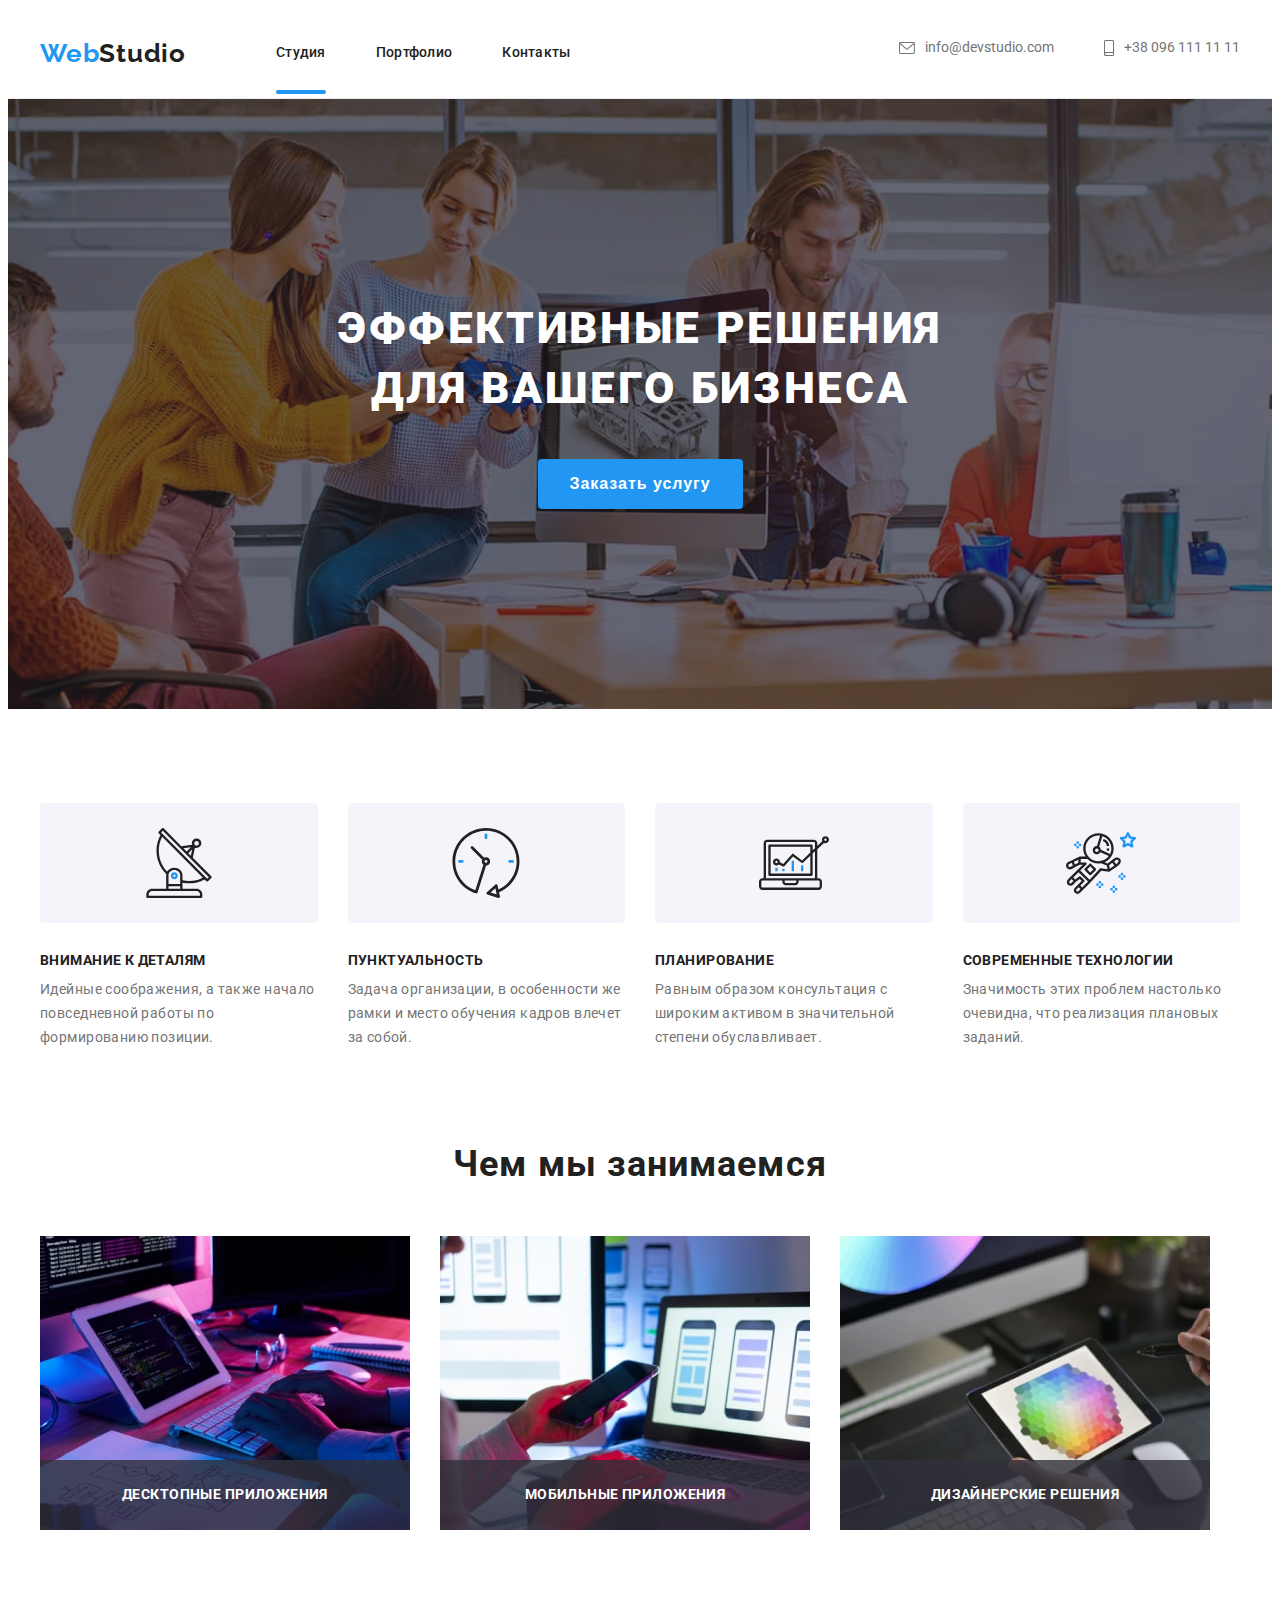
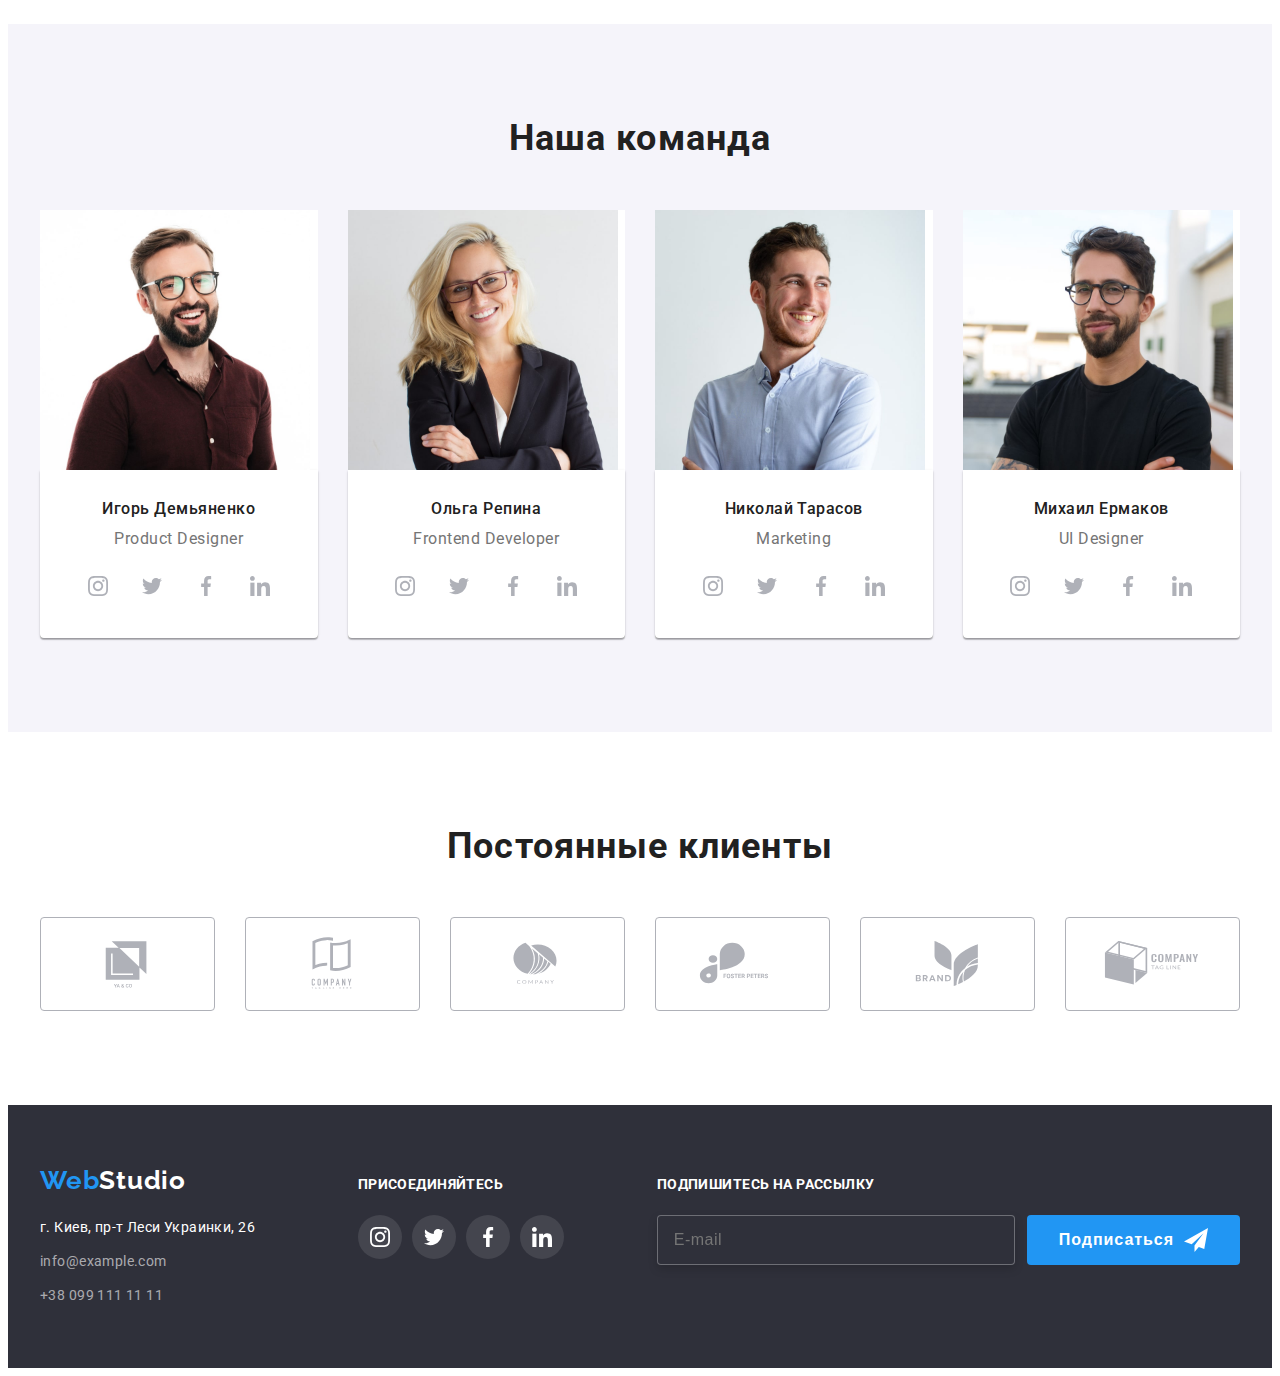
==== commit 1bcede81: "add img" ====
--- a/index.html
+++ b/index.html
@@ -207,16 +207,16 @@
                     <picture>
                         <source srcset="
                                                             ./images/igor-min.jpg    1x,
-                                                            ./images/igor-min 2x.jpg 2x
-                                                        " media="(min-width: 1200px)" />
-                        <source srcset="
-                                                            ./images/igor tab 1x.jpg    1x,
-                                                            ./images/igor tab 2x.jpg 2x
-                                                        " media="(min-width: 768px)" />
-                        <source srcset="
-                                                            ./images/igor mob 1x.jpg    1x,
-                                                            ./images/igor mob 2x.jpg 2x
-                                                        " media="(min-width: 480px)" />
+                                                            ./images/igor-min2x.jpg 2x
+                                                        " media="(max-width: 1200px)" />
+                        <source srcset="
+                                                            ./images/igor-tab-1x.jpg 1x,
+                                                            ./images/igor-tab-2x.jpg 2x
+                                                        " media="(max-width: 768px)" />
+                        <source srcset="
+                                                            ./images/igor-mob-1x.jpg 1x,
+                                                            ./images/igor-mob-2x.jpg 2x
+                                                        " media="(max-width: 480px)" />
                         <img src="./images/igor-min.jpg" alt="igor" class="team__img">
                     </picture>
                    
@@ -260,17 +260,17 @@
                     <picture>
                         <source srcset="
                                             ./images/olga-min.jpg  1x,
-                                            ./images/olga-min.jpg 2x 2x
-                                        " media="(min-width: 1200px)" />
-                        <source srcset="
-                                            ./images/olga tab 1x.jpg 1x,
-                                            ./images/olga tab 2x.jpg 2x
-                                        " media="(min-width: 768px)" />
-                        <source srcset="
-                                            ./images/olga mob 1x.jpg 1x,
-                                            ./images/olga mob 2x.jpg 2x
-                                        " media="(min-width: 480px)" />
-                        <img src="images/olga-min.jpg" alt="olga" class="team__img">
+                                            ./images/olga-min-2x.jpg  2x
+                                        " media="(max-width: 1200px)" />
+                        <source srcset="
+                                            ./images/olga-tab-1x.jpg 1x,
+                                            ./images/olga-tab-2x.jpg 2x
+                                        " media="(max-width: 768px)" />
+                        <source srcset="
+                                            ./images/olga-mob-1x.jpg 1x,
+                                            ./images/olga-mob-2x.jpg 2x
+                                        " media="(max-width: 480px)" />
+                        <img src="./images/olga-min.jpg" alt="olga" class="team__img">
                     </picture>
                    
                     <div class="team__thumb">
@@ -313,17 +313,17 @@
                     <picture>
                         <source srcset="
                                             ./images/nikolay-min.jpg  1x,
-                                            ./images/nikolay-min 2x.jpg 2x
-                                        " media="(min-width: 1200px)" />
+                                            ./images/nikolay-min-2x.jpg 2x
+                                        " media="(max-width: 1200px)" />
                     <source srcset="
-                                            ./images/nikolay tab 1x.jpg 1x,
-                                            ./images/nikolay tab 2x.jpg 2x
-                                        " media="(min-width: 768px)" />
+                                            ./images/nikolay-tab-1x.jpg 1x,
+                                            ./images/nikolay-tab-2x.jpg 2x
+                                        " media="(max-width: 768px)" />
                     <source srcset="
-                                            ./images/nikolay mob 1x.jpg 1x,
-                                            ./images/nikolay mob 2x.jpg 2x
-                                        " media="(min-width: 480px)" />
-                        <img src="images/nikolay-min.jpg" alt="nikolay" class="team__img">
+                                            ./images/nikolay-mob-1x.jpg 1x,
+                                            ./images/nikolay-mob-2x.jpg 2x
+                                        " media="(max-width: 480px)" />
+                        <img src="./images/nikolay-min.jpg" alt="nikolay" class="team__img">
                     </picture>
                    
                     <div class="team__thumb">
@@ -366,19 +366,18 @@
                     <picture>
                         <source srcset="
                                                     ./images/misha-min.jpg 1x,
-                                                    ./images/misha-min 2x.jpg 2x
-                                                " media="(min-width: 1200px)" />
-                        <source srcset="
-                                                    ./images/misha mob 1x.jpg  1x,
-                                                    ./images/misha mob 2x.jpg  2x
-                                                " media="(min-width: 768px)" />
-                        <source srcset="
-                                                    ./images/misha mob 1x.jpg 1x,
-                                                    ./images/misha mob 2x.jpg 2x
-                                                " media="(min-width: 480px)" />
-                    <img src="images/misha-min.jpg" alt="misha" class="team__img">
+                                                    ./images/misha-min-2x.jpg 2x
+                                                " media="(max-width: 1200px)" />
+                        <source srcset="
+                                                    ./images/misha-tab-1x.jpg  1x,
+                                                    ./images/misha-tab-2x.jpg  2x
+                                                " media="(max-width: 768px)" />
+                        <source srcset="
+                                                    ./images/misha-mob-1x.jpg 1x,
+                                                    ./images/misha-mob-2x.jpg 2x
+                                                " media="(max-width: 480px)" />
+                    <img src="./images/misha-min.jpg" alt="misha" class="team__img">
                     </picture>
-                    
                     <div class="team__thumb">
                         <h3 class="team__title">Михаил Ермаков</h3>
                         <p class="team__text">UI Designer</p>
--- a/css/main.min.css
+++ b/css/main.min.css
@@ -1,2 +1,2 @@
-h1,h2,h3,p,ul{margin:0}ul{padding:0;list-style:none}a{text-decoration:none}img{display:block;max-width:100%;height:auto}:root{--main-text-color: #757575;--primary-first-text-color: #FFFFFF;--primary-second-text-color: #212121;--accent-color: #2196F3;--main-background-color: #FFFFFF;--primary-background-color: #2F303A;--primary-team-background-color: #F5F4FA;--main-btn-background: #2196F3;--foter-mail-color: rgba(255, 255, 255, 0.6);--icon-color: #AFB1B8}body{font-family:Roboto, sans-serif;font-size:14px;background:var(--main-background-color);color:var(--main-text-color)}.button{padding:10px 32px;margin:0 auto;display:-webkit-box;display:-ms-flexbox;display:flex;-webkit-box-pack:center;-ms-flex-pack:center;justify-content:center;-webkit-box-align:center;-ms-flex-align:center;align-items:center;font-weight:700;font-size:16px;line-height:1.87;text-decoration:none;letter-spacing:0.06em;color:var(--primary-first-text-color);background-color:var(--main-btn-background);border:transparent;border-radius:4px;cursor:pointer;-webkit-transition:background-color 250ms cubic-bezier(0.4, 0, 0.2, 1);transition:background-color 250ms cubic-bezier(0.4, 0, 0.2, 1)}.button:hover,.button:focus{background-color:var(--main-btn-background)}.container{margin:0 auto;padding-left:15px;padding-right:15px}@media screen and (min-width: 480px){.container{width:480px}}@media screen and (min-width: 768px){.container{width:768px}}@media screen and (min-width: 1200px){.container{width:1200px}}.navigation__link--current{color:var(--accent-color)}.navigation__link--current::after{content:' ';position:absolute;left:0;bottom:-1px;width:100%;height:4px;background-color:var(--accent-color);border-radius:2px}.logo{font-family:Raleway, sans-serif;font-weight:700;font-size:26px;line-height:1.19;letter-spacing:0.03em;color:var(--accent-color)}@media screen and (min-width: 768px){.logo__header{margin-right:90px}}.logo__dark{color:var(--primary-second-text-color)}.logo__light{color:var(--primary-first-text-color)}.backdrop{position:fixed;top:0;left:0;width:100%;height:100%;background-color:rgba(0,0,0,0.2);opacity:1;-webkit-transition:opacity 250ms cubic-bezier(0.4, 0, 0.2, 1);transition:opacity 250ms cubic-bezier(0.4, 0, 0.2, 1)}.backdrop.is-hidden{opacity:0;pointer-events:none}.modal{padding:40px;position:absolute;top:50%;left:50%;width:528px;height:581px;opacity:1;background-color:var(--main-background-color);-webkit-box-shadow:0px 1px 3px rgba(0,0,0,0.12),0px 1px 1px rgba(0,0,0,0.14),0px 2px 1px rgba(0,0,0,0.2);box-shadow:0px 1px 3px rgba(0,0,0,0.12),0px 1px 1px rgba(0,0,0,0.14),0px 2px 1px rgba(0,0,0,0.2);border-radius:4px;-webkit-transform:translate(-50%, -50%) scale(1);transform:translate(-50%, -50%) scale(1);-webkit-transition:-webkit-transform 250ms cubic-bezier(0.4, 0, 0.2, 1);transition:-webkit-transform 250ms cubic-bezier(0.4, 0, 0.2, 1);transition:transform 250ms cubic-bezier(0.4, 0, 0.2, 1);transition:transform 250ms cubic-bezier(0.4, 0, 0.2, 1), -webkit-transform 250ms cubic-bezier(0.4, 0, 0.2, 1)}.modal .is-hidden .modal{-webkit-transform:translate(-50%, -50%) scale(1.1);transform:translate(-50%, -50%) scale(1.1);opacity:0}.section{padding:60px 0}@media screen and (min-width: 1200px){.section{padding:94px 0}}.section__title{margin-bottom:30px;font-weight:700;font-size:28px;line-height:1.14;text-align:center;letter-spacing:0.03em;color:var(--primary-second-text-color)}@media screen and (min-width: 1200px){.section__title{margin-bottom:50px;font-size:36px;line-height:1.16}}.social{display:-webkit-box;display:-ms-flexbox;display:flex;-webkit-box-pack:center;-ms-flex-pack:center;justify-content:center}.social__item:not(:last-child){margin-right:10px}.social__link{display:-webkit-box;display:-ms-flexbox;display:flex;width:44px;height:44px;-webkit-box-align:center;-ms-flex-align:center;align-items:center;-webkit-box-pack:center;-ms-flex-pack:center;justify-content:center;border-radius:50%;color:var(--icon-color);-webkit-transition:background-color 250ms cubic-bezier(0.4, 0, 0.2, 1),color 250ms cubic-bezier(0.4, 0, 0.2, 1);transition:background-color 250ms cubic-bezier(0.4, 0, 0.2, 1),color 250ms cubic-bezier(0.4, 0, 0.2, 1)}.social__link:hover,.social__link:focus{background-color:var(--accent-color);color:var(--primary-first-text-color)}.social__icon{fill:currentColor}.visually-hidden{position:absolute;white-space:nowrap;width:1px;height:1px;overflow:hidden;border:0;padding:0;clip:rect(0 0 0 0);-webkit-clip-path:inset(50%);clip-path:inset(50%);margin:-1px}.clients{display:-webkit-box;display:-ms-flexbox;display:flex;-ms-flex-wrap:wrap;flex-wrap:wrap;margin:-15px}.clients__item{margin:15px;-ms-flex-preferred-size:calc((100% - 60px) / 2);flex-basis:calc((100% - 60px) / 2)}@media screen and (min-width: 768px){.clients__item{-ms-flex-preferred-size:calc((100% - 90px) / 3);flex-basis:calc((100% - 90px) / 3)}}@media screen and (min-width: 1200px){.clients__item{-ms-flex-preferred-size:calc((100% - 180px) / 6);flex-basis:calc((100% - 180px) / 6)}}.clients__link{display:-webkit-box;display:-ms-flexbox;display:flex;height:92px;-webkit-box-align:center;-ms-flex-align:center;align-items:center;-webkit-box-pack:center;-ms-flex-pack:center;justify-content:center;border:1px solid var(--icon-color);border-radius:4px;color:var(--icon-color);-webkit-transition:color 250ms cubic-bezier(0.4, 0, 0.2, 1),border 250ms cubic-bezier(0.4, 0, 0.2, 1);transition:color 250ms cubic-bezier(0.4, 0, 0.2, 1),border 250ms cubic-bezier(0.4, 0, 0.2, 1)}.clients__link:hover,.clients__link:focus{color:var(--accent-color);border:1px solid var(--accent-color)}.clients__icon{fill:currentColor}@media screen and (min-width: 768px){.details{display:-webkit-box;display:-ms-flexbox;display:flex;-ms-flex-wrap:wrap;flex-wrap:wrap;margin:-15px}}.details__title{margin-bottom:10px;font-weight:700;font-size:14px;line-height:1.14;letter-spacing:0.03em;text-transform:uppercase;text-align:center;color:var(--primary-second-text-color)}@media screen and (min-width: 768px){.details__title{text-align-last:left}}.details__text{font-weight:400;line-height:1.71;letter-spacing:0.03em}@media screen and (min-width: 768px){.details__item{margin:15px;-ms-flex-preferred-size:calc((100% - 60px) / 2);flex-basis:calc((100% - 60px) / 2)}}@media screen and (max-width: 767px){.details__item:not(:last-child){margin-bottom:30px}}@media screen and (min-width: 1200px){.details__item{-ms-flex-preferred-size:calc((100% - 120px) / 4);flex-basis:calc((100% - 120px) / 4)}}.details__box{margin-bottom:30px;display:-webkit-box;display:-ms-flexbox;display:flex;height:120px;-webkit-box-align:center;-ms-flex-align:center;align-items:center;-webkit-box-pack:center;-ms-flex-pack:center;justify-content:center;background-color:var(--primary-team-background-color);border-radius:4px}.details__icon{width:70px;height:70px}.doing{display:none}@media screen and (min-width: 1200px){.doing{padding-top:0;display:block}}.doing__list{display:-webkit-box;display:-ms-flexbox;display:flex}.doing__item{position:relative}.doing__item:not(:last-child){margin-right:30px;position:relative}.doing__box{position:absolute;bottom:0;left:0;display:-webkit-box;display:-ms-flexbox;display:flex;-webkit-box-pack:center;-ms-flex-pack:center;justify-content:center;-webkit-box-align:center;-ms-flex-align:center;align-items:center;width:100%;height:70px;background:rgba(47,48,58,0.8)}.doing__text{font-weight:700;font-size:14px;line-height:1.14;text-align:center;letter-spacing:0.03em;text-transform:uppercase;color:var(--primary-first-text-color)}.filter{display:-webkit-box;display:-ms-flexbox;display:flex;-webkit-box-pack:center;-ms-flex-pack:center;justify-content:center;margin-bottom:30px}@media screen and (min-width: 480px){.filter{-ms-flex-wrap:wrap;flex-wrap:wrap}}@media screen and (max-width: 767px){.filter__item{margin-top:15px}}.filter__item:not(:last-child){margin-right:8px}.filter__btn{padding:6px 22px;font-weight:500;font-size:16px;line-height:1.62;text-align:center;letter-spacing:0.03em;color:var(--primary-second-text-color);background:var(--primary-team-background-color);border-radius:4px;border-style:none;-webkit-transition:color 250ms cubic-bezier(0.4, 0, 0.2, 1),background-color 250ms cubic-bezier(0.4, 0, 0.2, 1),-webkit-box-shadow 250ms cubic-bezier(0.4, 0, 0.2, 1);transition:color 250ms cubic-bezier(0.4, 0, 0.2, 1),background-color 250ms cubic-bezier(0.4, 0, 0.2, 1),-webkit-box-shadow 250ms cubic-bezier(0.4, 0, 0.2, 1);transition:color 250ms cubic-bezier(0.4, 0, 0.2, 1),background-color 250ms cubic-bezier(0.4, 0, 0.2, 1),box-shadow 250ms cubic-bezier(0.4, 0, 0.2, 1);transition:color 250ms cubic-bezier(0.4, 0, 0.2, 1),background-color 250ms cubic-bezier(0.4, 0, 0.2, 1),box-shadow 250ms cubic-bezier(0.4, 0, 0.2, 1),-webkit-box-shadow 250ms cubic-bezier(0.4, 0, 0.2, 1);cursor:pointer}.filter__btn:hover,.filter__btn:focus{color:var(--primary-first-text-color);background:var(--accent-color);-webkit-box-shadow:0px 3px 1px rgba(0,0,0,0.1),0px 1px 2px rgba(0,0,0,0.08),0px 2px 2px rgba(0,0,0,0.12);box-shadow:0px 3px 1px rgba(0,0,0,0.1),0px 1px 2px rgba(0,0,0,0.08),0px 2px 2px rgba(0,0,0,0.12)}@media screen and (min-width: 1200px){.footer__form{display:-webkit-box;display:-ms-flexbox;display:flex}}.footer__form--input{padding:15px 0 15px 16px;width:100%;height:50px;font-weight:400;font-size:16px;line-height:1.25;-webkit-box-align:center;-ms-flex-align:center;align-items:center;letter-spacing:0.03em;color:rgba(255,255,255,0.6);border:1px solid rgba(255,255,255,0.3);-webkit-box-sizing:border-box;box-sizing:border-box;-webkit-filter:drop-shadow(0px 4px 4px rgba(0,0,0,0.15));filter:drop-shadow(0px 4px 4px rgba(0,0,0,0.15));background-color:var(--primary-background-color);border-radius:4px;-webkit-transition:border-color 250ms cubic-bezier(0.4, 0, 0.2, 1);transition:border-color 250ms cubic-bezier(0.4, 0, 0.2, 1)}@media screen and (min-width: 768px) and (max-width: 1199px){.footer__form--input{width:450px}}@media screen and (max-width: 1199px){.footer__form--input{margin-bottom:20px}}@media screen and (min-width: 1200px){.footer__form--input{width:358px;margin-right:12px}}.footer__form--input:focus{border-color:var(--accent-color);outline:none}.footer__form--icon{margin-left:10px;width:24px;height:24px;fill:currentColor}.footer{background-color:var(--primary-background-color);padding:60px 0}@media screen and (min-width: 768px){.footer__container{display:-webkit-box;display:-ms-flexbox;display:flex;-webkit-box-align:baseline;-ms-flex-align:baseline;align-items:baseline}}@media screen and (min-width: 768px) and (max-width: 1199px){.footer__container{-ms-flex-wrap:wrap;flex-wrap:wrap;-ms-flex-pack:distribute;justify-content:space-around}}.footer__logo{margin-bottom:20px}.footer__adress{margin-top:20px;font-style:normal}.footer__second--adress{font-style:normal;font-weight:400;line-height:1.71;letter-spacing:0.03em;color:var(--primary-first-text-color)}.footer__item:not(:last-child){margin-bottom:10px}.footer__icon--style{background:rgba(255,255,255,0.1);color:var(--primary-first-text-color);border-radius:50%}.footer__contacts{font-weight:400;line-height:1.71;letter-spacing:0.03em;color:var(--foter-mail-color)}.footer__text{margin-bottom:20px;font-weight:700;font-size:14px;line-height:1.42;letter-spacing:0.03em;text-transform:uppercase;color:var(--primary-first-text-color)}@media screen and (max-width: 1199px){.footer__box{text-align:center}}@media screen and (max-width: 767px){.footer__box:first-child{margin-bottom:60px}}@media screen and (min-width: 1200px){.footer__box:first-child{margin-right:70px;-webkit-box-flex:1;-ms-flex-positive:1;flex-grow:1}}@media screen and (max-width: 767px){.footer__box:nth-child(2){margin-bottom:60px;-webkit-box-flex:2;-ms-flex-positive:2;flex-grow:2}}@media screen and (min-width: 1200px){.footer__box:nth-child(2){margin-right:93px}}@media screen and (min-width: 768px) and (max-width: 1199px){.footer__box:nth-child(3){margin-top:60px;-webkit-box-flex:2;-ms-flex-positive:2;flex-grow:2}}@media screen and (min-width: 768px){.gallery{display:-webkit-box;display:-ms-flexbox;display:flex;-ms-flex-wrap:wrap;flex-wrap:wrap;margin:-15px}}@media screen and (min-width: 480px) and (max-width: 767px){.gallery__item{width:450px;height:404px}}@media screen and (min-width: 768px){.gallery__item{-ms-flex-preferred-size:calc(100% / 2 - 30px);flex-basis:calc(100% / 2 - 30px);height:440px;margin:15px}}@media screen and (min-width: 1200px){.gallery__item{-ms-flex-preferred-size:calc(100% / 3 - 30px);flex-basis:calc(100% / 3 - 30px);height:404px}}@media screen and (max-width: 767px){.gallery__item:not(:last-child){margin-bottom:30px}}.gallery__item .gallery__box{position:relative;overflow:hidden}@media screen and (min-width: 768px) and (max-width: 1199px){.gallery__item .gallery__box{-webkit-box-flex:1;-ms-flex-positive:1;flex-grow:1}}.gallery__item .gallery__img{display:block}@media screen and (min-width: 768px) and (max-width: 1199px){.gallery__item .gallery__img{width:354px}}@media screen and (min-width: 1200px){.gallery__item .gallery__img{width:370px}}.gallery__item .gallery__overlay{position:absolute;bottom:0;left:0;width:100%;height:100%;background-color:rgba(33,150,243,0.9);-webkit-transform:translateY(101%);transform:translateY(101%);-webkit-transition:-webkit-transform 250ms cubic-bezier(0.4, 0, 0.2, 1);transition:-webkit-transform 250ms cubic-bezier(0.4, 0, 0.2, 1);transition:transform 250ms cubic-bezier(0.4, 0, 0.2, 1);transition:transform 250ms cubic-bezier(0.4, 0, 0.2, 1), -webkit-transform 250ms cubic-bezier(0.4, 0, 0.2, 1)}.gallery__box:hover .gallery__item .gallery__overlay,.gallery__box:focus .gallery__item .gallery__overlay{-webkit-transform:translateY(0);transform:translateY(0)}.gallery__item .gallery__overlay-text{padding:63px 24px;position:absolute;font-style:400;font-weight:normal;font-size:18px;line-height:1.56;letter-spacing:0.03em;color:var(--primary-first-text-color)}.gallery__item .gallery__trumb{padding:20px 24px;background-color:var(--main-background-color);border:1px solid #eeeeee}.gallery__item .gallery__title{margin-bottom:8px;font-weight:700;font-size:18px;line-height:2.11;letter-spacing:0.06em;color:var(--primary-second-text-color)}.gallery__item .gallery__text{font-weight:400;font-size:16px;line-height:1.87;letter-spacing:0.03em}.gallery__item .gallery__link{display:block;color:var(--primary-second-text-color);-webkit-transition:-webkit-box-shadow 250ms cubic-bezier(0.4, 0, 0.2, 1);transition:-webkit-box-shadow 250ms cubic-bezier(0.4, 0, 0.2, 1);transition:box-shadow 250ms cubic-bezier(0.4, 0, 0.2, 1);transition:box-shadow 250ms cubic-bezier(0.4, 0, 0.2, 1), -webkit-box-shadow 250ms cubic-bezier(0.4, 0, 0.2, 1)}@media screen and (min-width: 768px) and (max-width: 1199px){.gallery__item .gallery__link{display:-webkit-box;display:-ms-flexbox;display:flex;-webkit-box-orient:vertical;-webkit-box-direction:normal;-ms-flex-direction:column;flex-direction:column;height:100%}}.gallery__item .gallery__link:hover,.gallery__item .gallery__link:focus{-webkit-box-shadow:0px 1px 1px rgba(0,0,0,0.12),0px 4px 4px rgba(0,0,0,0.06),1px 4px 6px rgba(0,0,0,0.16);box-shadow:0px 1px 1px rgba(0,0,0,0.12),0px 4px 4px rgba(0,0,0,0.06),1px 4px 6px rgba(0,0,0,0.16)}.gallery__item .gallery__link:hover .gallery__overlay,.gallery__item .gallery__link:focus .gallery__overlay{-webkit-transform:translateY(0);transform:translateY(0)}.header{border-bottom:1px solid #ececec}.header__container{display:-webkit-box;display:-ms-flexbox;display:flex;-webkit-box-align:center;-ms-flex-align:center;align-items:center}.navigation{display:none}@media screen and (min-width: 768px){.navigation{display:-webkit-box;display:-ms-flexbox;display:flex;-webkit-box-align:center;-ms-flex-align:center;align-items:center}}@media screen and (min-width: 768px){.navigation__list{display:-webkit-box;display:-ms-flexbox;display:flex;margin-left:auto}}@media screen and (min-width: 768px){.navigation__item:not(:last-child){margin-right:50px}}.navigation__link{position:relative;display:block;font-weight:500;line-height:1.14;letter-spacing:0.02em;color:var(--primary-second-text-color);-webkit-transition:color 250ms cubic-bezier(0.4, 0, 0.2, 1);transition:color 250ms cubic-bezier(0.4, 0, 0.2, 1)}@media screen and (min-width: 768px){.navigation__link{padding:32px 0}}.navigation__link:hover,.navigation__link:focus{color:var(--accent-color)}.contacts{display:none;margin-left:auto}@media screen and (min-width: 768px){.contacts{display:block}}@media screen and (min-width: 1200px){.contacts{display:-webkit-box;display:-ms-flexbox;display:flex;margin-left:auto}}@media screen and (min-width: 768px){.contacts__item:not(:last-child){margin-bottom:10px}}@media screen and (min-width: 1200px){.contacts__item:not(:last-child){margin-right:50px}}.contacts__link{display:-webkit-box;display:-ms-flexbox;display:flex;-webkit-box-align:center;-ms-flex-align:center;align-items:center;color:var(--main-text-color);-webkit-transition:color 250ms cubic-bezier(0.4, 0, 0.2, 1);transition:color 250ms cubic-bezier(0.4, 0, 0.2, 1)}@media screen and (min-width: 768px){.contacts__link{font-size:12px;line-height:1.16}}@media screen and (min-width: 1200px){.contacts__link{padding-top:32px;padding-bottom:32px;font-size:14px;line-height:1.14}}.contacts__link:hover,.contacts__link:focus{color:var(--accent-color)}.contacts__icon{margin-right:10px;fill:currentColor}.hero{background-color:var(--primary-background-color);background-image:-webkit-gradient(linear, left top, right top, from(rgba(47,48,58,0.4)), to(rgba(47,48,58,0.4))),url(/images/hero-background-mob-1x.jpg);background-image:linear-gradient(to right, rgba(47,48,58,0.4), rgba(47,48,58,0.4)),url(/images/hero-background-mob-1x.jpg);background-repeat:no-repeat;background-size:cover;background-position:center}@media (min-device-pixel-ratio: 2), (-webkit-min-device-pixel-ratio: 2), (min-resolution: 192dpi), (min-resolution: 2dppx){.hero{background-image:url(/images/hero-background-mob-2px.jpg)}}@media screen and (min-width: 768px){.hero{background-image:url(/images/hero-background-tab-1x.jpg)}}@media screen and (min-width: 768px) and (min-device-pixel-ratio: 2), screen and (min-width: 768px) and (-webkit-min-device-pixel-ratio: 2), screen and (min-width: 768px) and (min-resolution: 192dpi), screen and (min-width: 768px) and (min-resolution: 2dppx){.hero{background-image:url(/images/hero-background-tab-2x.jpg)}}@media screen and (min-width: 1200px){.hero{padding:200px 0;margin:0 auto;max-width:1600px;height:600px;background-image:url(/images/hero-background-min.jpg)}}@media screen and (min-width: 1200px) and (min-device-pixel-ratio: 2), screen and (min-width: 1200px) and (-webkit-min-device-pixel-ratio: 2), screen and (min-width: 1200px) and (min-resolution: 192dpi), screen and (min-width: 1200px) and (min-resolution: 2dppx){.hero{background-image:url(/images/hero-backround-min-2x.jpg)}}.hero__container{display:-webkit-box;display:-ms-flexbox;display:flex;-webkit-box-orient:vertical;-webkit-box-direction:normal;-ms-flex-direction:column;flex-direction:column;-webkit-box-align:center;-ms-flex-align:center;align-items:center}.hero__title{margin-bottom:40px;font-weight:900;font-size:26px;line-height:1.62;text-align:center;letter-spacing:0.06em;text-transform:uppercase;color:var(--primary-first-text-color)}@media screen and (min-width: 1200px){.hero__title{font-size:44px;line-height:1.36}}.modal__btn{position:absolute;display:-webkit-box;display:-ms-flexbox;display:flex;top:8px;right:8px;width:30px;height:30px;-webkit-box-align:center;-ms-flex-align:center;align-items:center;-webkit-box-pack:center;-ms-flex-pack:center;justify-content:center;color:#000000;background-color:var(--main-background-color);border:1px solid rgba(0,0,0,0.1);border-radius:50%;-webkit-transition:background-color 250ms cubic-bezier(0.4, 0, 0.2, 1);transition:background-color 250ms cubic-bezier(0.4, 0, 0.2, 1);cursor:pointer}.modal__icon{fill:currentColor;width:11px;height:11px}.modal__form--text{margin-bottom:12px;font-weight:700;font-size:20px;line-height:1.15;text-align:center;letter-spacing:0.03em;color:var(--primary-second-text-color)}textarea{resize:none}.modal__form--field{margin:4px 0 0 0;position:relative;display:block;font-size:12px;line-height:1.16;letter-spacing:0.01em;color:#757575}.modal__form--field:last-of-type(2){margin:0 0 20px 0}.modal__form--wrapper{margin:4px 0 0 0;position:relative;display:block}.modal__form--input,.modal__form--textarea{display:block;width:100%;height:40px;border:1px solid rgba(33,33,33,0.2);-webkit-box-sizing:border-box;box-sizing:border-box;border-radius:4px;-webkit-transition:border 250ms cubic-bezier(0.4, 0, 0.2, 1);transition:border 250ms cubic-bezier(0.4, 0, 0.2, 1)}.modal__form--input{padding-left:42px;padding-right:15px}.modal__form--icon{position:absolute;top:11px;left:12px;display:inline-block;color:var(--primary-second-text-color);width:18px;height:18px;-webkit-transition:fill 250ms cubic-bezier(0.4, 0, 0.2, 1);transition:fill 250ms cubic-bezier(0.4, 0, 0.2, 1)}.modal__form--input:focus ~ .modal__form--icon{fill:var(--accent-color)}.modal__form--input:focus,.modal__form--textarea:focus{border-color:var(--accent-color);outline:none}.modal__form--textarea{margin-bottom:20px;padding:16px 12px;height:120px;resize:none}.modal__form--textarea::-webkit-input-placeholder{font-weight:400;font-size:12px;line-height:1.16;letter-spacing:0.01em;color:rgba(117,117,117,0.5)}.modal__form--textarea:-ms-input-placeholder{font-weight:400;font-size:12px;line-height:1.16;letter-spacing:0.01em;color:rgba(117,117,117,0.5)}.modal__form--textarea::-ms-input-placeholder{font-weight:400;font-size:12px;line-height:1.16;letter-spacing:0.01em;color:rgba(117,117,117,0.5)}.modal__form--textarea::placeholder{font-weight:400;font-size:12px;line-height:1.16;letter-spacing:0.01em;color:rgba(117,117,117,0.5)}.modal__checkbox--label{margin-bottom:30px;display:-webkit-box;display:-ms-flexbox;display:flex;-webkit-box-pack:center;-ms-flex-pack:center;justify-content:center;-webkit-box-align:center;-ms-flex-align:center;align-items:center}.modal__checkbox--icon{margin-right:7px;width:16px;height:15px;border:2px solid var(--primary-second-text-color);border-radius:2px;-webkit-transition:border 250ms cubic-bezier(0.4, 0, 0.2, 1),background-color 250ms cubic-bezier(0.4, 0, 0.2, 1);transition:border 250ms cubic-bezier(0.4, 0, 0.2, 1),background-color 250ms cubic-bezier(0.4, 0, 0.2, 1)}.modal__checkbox--input:focus+.modal__checkbox--icon{outline:1px solid var(--accent-color)}.modal__checkbox--input:checked+.modal__checkbox--icon{background-color:var(--accent-color);border-color:var(--accent-color)}.modal__checkbox--text,.modal__checkbox--link{font-weight:normal;font-size:14px;line-height:1.71;letter-spacing:0.03em;color:#757575}.modal__checkbox--link{color:var(--accent-color);text-decoration:underline}.modal__submit--btn{padding:10px 55px}.section--other-background{background-color:var(--primary-team-background-color)}@media screen and (min-width: 768px){.team{display:-webkit-box;display:-ms-flexbox;display:flex}}@media screen and (min-width: 768px) and (max-width: 1199px){.team{display:-webkit-box;display:-ms-flexbox;display:flex;-ms-flex-wrap:wrap;flex-wrap:wrap;margin:-15px}}.team__item{background-color:var(--main-background-color)}@media screen and (min-width: 768px) and (max-width: 1199px){.team__item{-ms-flex-preferred-size:calc((100% - 60px) / 2);flex-basis:calc((100% - 60px) / 2);margin:15px}}@media screen and (min-width: 1200px){.team__item{-ms-flex-preferred-size:calc((100% - 90px) / 4);flex-basis:calc((100% - 90px) / 4)}}@media screen and (max-width: 767px){.team__item:not(:last-child){margin-bottom:30px}}@media screen and (min-width: 1200px){.team__item:not(:last-child){margin-right:30px}}@media screen and (min-width: 768px){.team__img{width:354px;height:374px}}@media screen and (min-width: 1200px){.team__img{width:270px;height:260px}}.team__thumb{padding:30px 0;-webkit-box-shadow:0px 1px 3px rgba(0,0,0,0.12),0px 1px 1px rgba(0,0,0,0.14),0px 2px 1px rgba(0,0,0,0.2);box-shadow:0px 1px 3px rgba(0,0,0,0.12),0px 1px 1px rgba(0,0,0,0.14),0px 2px 1px rgba(0,0,0,0.2);border-radius:0px 0px 4px 4px}.team__title{margin-bottom:10px;font-weight:500;font-size:16px;line-height:1.18;text-align:center;letter-spacing:0.03em;color:var(--primary-second-text-color)}.team__text{margin-bottom:16px;font-weight:400;font-size:16px;line-height:19px;text-align:center;letter-spacing:0.03em}.mobile-menu{position:fixed;top:0;left:0;width:100vw;height:100vh;padding:48px 40px;background-color:var(--main-background-color);-webkit-transform:translateX(100%);transform:translateX(100%);-webkit-transition:-webkit-transform 250ms cubic-bezier(0.4, 0, 0.2, 1);transition:-webkit-transform 250ms cubic-bezier(0.4, 0, 0.2, 1);transition:transform 250ms cubic-bezier(0.4, 0, 0.2, 1);transition:transform 250ms cubic-bezier(0.4, 0, 0.2, 1), -webkit-transform 250ms cubic-bezier(0.4, 0, 0.2, 1)}.mobile-menu .mobile__container{height:100%;display:-webkit-box;display:-ms-flexbox;display:flex;-webkit-box-orient:vertical;-webkit-box-direction:normal;-ms-flex-direction:column;flex-direction:column}.mobile-menu.is-open{-webkit-transform:translateY(0);transform:translateY(0)}.open-menu-btn{margin-left:auto;display:block;background-color:var(--main-background-color);border:none;cursor:pointer;-webkit-transition:color 250ms cubic-bezier(0.4, 0, 0.2, 1);transition:color 250ms cubic-bezier(0.4, 0, 0.2, 1)}@media screen and (min-width: 768px){.open-menu-btn{display:none}}.open-menu-btn:focus,.open-menu-btn:hover{color:var(--accent-color)}.mobile__icon{fill:currentColor}.mobile__menu--bottom{margin-top:auto}.mobile__item:not(:last-child){margin-bottom:32px}.mobile__link{display:block;font-weight:500;font-size:40px;line-height:1.17;letter-spacing:0.02em;color:var(--primary-second-text-color);cursor:pointer}.mobile__link:hover,.mobile__link:focus{color:var(--accent-color)}.mobile__contacts{margin-top:auto;margin-bottom:64px;font-weight:500}.mobile__contacts--item:not(:last-child){margin-bottom:32px}.mobile__contacts--link{font-size:34px;line-height:1.17;letter-spacing:0.02em;color:var(--accent-color)}.mobile__contacts--link-dark{font-size:24px;line-height:1.17;letter-spacing:0.02em;color:#757575}.mobile__social{display:-webkit-box;display:-ms-flexbox;display:flex}.mobile__social--item{display:-webkit-box;display:-ms-flexbox;display:flex}.mobile__social--item:not(:last-child){margin-right:20px}.mobile__social--link{display:-webkit-box;display:-ms-flexbox;display:flex;font-weight:500;font-size:18px;line-height:1.22px;letter-spacing:0.02em;color:var(--accent-color)}.close-menu-btn{position:absolute;display:-webkit-box;display:-ms-flexbox;display:flex;margin-bottom:8px;top:10px;right:15px;width:40px;height:40px;-webkit-box-align:center;-ms-flex-align:center;align-items:center;-webkit-box-pack:center;-ms-flex-pack:center;justify-content:center;color:#000000;background-color:var(--main-background-color);border:1px solid rgba(0,0,0,0.1);border-radius:50%;-webkit-transition:color 250ms cubic-bezier(0.4, 0, 0.2, 1);transition:color 250ms cubic-bezier(0.4, 0, 0.2, 1);cursor:pointer}.close-menu-btn:focus,.close-menu-btn:hover{color:var(--accent-color)}
+h1,h2,h3,p,ul{margin:0}ul{padding:0;list-style:none}a{text-decoration:none}img{display:block;max-width:100%;height:auto}:root{--main-text-color: #757575;--primary-first-text-color: #FFFFFF;--primary-second-text-color: #212121;--accent-color: #2196F3;--main-background-color: #FFFFFF;--primary-background-color: #2F303A;--primary-team-background-color: #F5F4FA;--main-btn-background: #2196F3;--foter-mail-color: rgba(255, 255, 255, 0.6);--icon-color: #AFB1B8}body{font-family:Roboto, sans-serif;font-size:14px;background:var(--main-background-color);color:var(--main-text-color)}.button{padding:10px 32px;margin:0 auto;display:-webkit-box;display:-ms-flexbox;display:flex;-webkit-box-pack:center;-ms-flex-pack:center;justify-content:center;-webkit-box-align:center;-ms-flex-align:center;align-items:center;font-weight:700;font-size:16px;line-height:1.87;text-decoration:none;letter-spacing:0.06em;color:var(--primary-first-text-color);background-color:var(--main-btn-background);border:transparent;border-radius:4px;cursor:pointer;-webkit-transition:background-color 250ms cubic-bezier(0.4, 0, 0.2, 1);transition:background-color 250ms cubic-bezier(0.4, 0, 0.2, 1)}.button:hover,.button:focus{background-color:var(--main-btn-background)}.container{margin:0 auto;padding-left:15px;padding-right:15px}@media screen and (min-width: 480px){.container{width:480px}}@media screen and (min-width: 768px){.container{width:768px}}@media screen and (min-width: 1200px){.container{width:1200px}}.navigation__link--current{color:var(--accent-color)}.navigation__link--current::after{content:' ';position:absolute;left:0;bottom:-1px;width:100%;height:4px;background-color:var(--accent-color);border-radius:2px}.logo{font-family:Raleway, sans-serif;font-weight:700;font-size:26px;line-height:1.19;letter-spacing:0.03em;color:var(--accent-color)}@media screen and (min-width: 768px){.logo__header{margin-right:90px}}.logo__dark{color:var(--primary-second-text-color)}.logo__light{color:var(--primary-first-text-color)}.backdrop{position:fixed;top:0;left:0;width:100%;height:100%;background-color:rgba(0,0,0,0.2);opacity:1;-webkit-transition:opacity 250ms cubic-bezier(0.4, 0, 0.2, 1);transition:opacity 250ms cubic-bezier(0.4, 0, 0.2, 1)}.backdrop.is-hidden{opacity:0;pointer-events:none}.modal{padding:40px;position:absolute;top:50%;left:50%;width:528px;height:581px;opacity:1;background-color:var(--main-background-color);-webkit-box-shadow:0px 1px 3px rgba(0,0,0,0.12),0px 1px 1px rgba(0,0,0,0.14),0px 2px 1px rgba(0,0,0,0.2);box-shadow:0px 1px 3px rgba(0,0,0,0.12),0px 1px 1px rgba(0,0,0,0.14),0px 2px 1px rgba(0,0,0,0.2);border-radius:4px;-webkit-transform:translate(-50%, -50%) scale(1);transform:translate(-50%, -50%) scale(1);-webkit-transition:-webkit-transform 250ms cubic-bezier(0.4, 0, 0.2, 1);transition:-webkit-transform 250ms cubic-bezier(0.4, 0, 0.2, 1);transition:transform 250ms cubic-bezier(0.4, 0, 0.2, 1);transition:transform 250ms cubic-bezier(0.4, 0, 0.2, 1), -webkit-transform 250ms cubic-bezier(0.4, 0, 0.2, 1)}.modal .is-hidden .modal{-webkit-transform:translate(-50%, -50%) scale(1.1);transform:translate(-50%, -50%) scale(1.1);opacity:0}.section{padding:60px 0}@media screen and (min-width: 1200px){.section{padding:94px 0}}.section__title{margin-bottom:30px;font-weight:700;font-size:28px;line-height:1.14;text-align:center;letter-spacing:0.03em;color:var(--primary-second-text-color)}@media screen and (min-width: 1200px){.section__title{margin-bottom:50px;font-size:36px;line-height:1.16}}.social{display:-webkit-box;display:-ms-flexbox;display:flex;-webkit-box-pack:center;-ms-flex-pack:center;justify-content:center}.social__item:not(:last-child){margin-right:10px}.social__link{display:-webkit-box;display:-ms-flexbox;display:flex;width:44px;height:44px;-webkit-box-align:center;-ms-flex-align:center;align-items:center;-webkit-box-pack:center;-ms-flex-pack:center;justify-content:center;border-radius:50%;color:var(--icon-color);-webkit-transition:background-color 250ms cubic-bezier(0.4, 0, 0.2, 1),color 250ms cubic-bezier(0.4, 0, 0.2, 1);transition:background-color 250ms cubic-bezier(0.4, 0, 0.2, 1),color 250ms cubic-bezier(0.4, 0, 0.2, 1)}.social__link:hover,.social__link:focus{background-color:var(--accent-color);color:var(--primary-first-text-color)}.social__icon{fill:currentColor}.visually-hidden{position:absolute;white-space:nowrap;width:1px;height:1px;overflow:hidden;border:0;padding:0;clip:rect(0 0 0 0);-webkit-clip-path:inset(50%);clip-path:inset(50%);margin:-1px}.clients{display:-webkit-box;display:-ms-flexbox;display:flex;-ms-flex-wrap:wrap;flex-wrap:wrap;margin:-15px}.clients__item{margin:15px;-ms-flex-preferred-size:calc((100% - 60px) / 2);flex-basis:calc((100% - 60px) / 2)}@media screen and (min-width: 768px){.clients__item{-ms-flex-preferred-size:calc((100% - 90px) / 3);flex-basis:calc((100% - 90px) / 3)}}@media screen and (min-width: 1200px){.clients__item{-ms-flex-preferred-size:calc((100% - 180px) / 6);flex-basis:calc((100% - 180px) / 6)}}.clients__link{display:-webkit-box;display:-ms-flexbox;display:flex;height:92px;-webkit-box-align:center;-ms-flex-align:center;align-items:center;-webkit-box-pack:center;-ms-flex-pack:center;justify-content:center;border:1px solid var(--icon-color);border-radius:4px;color:var(--icon-color);-webkit-transition:color 250ms cubic-bezier(0.4, 0, 0.2, 1),border 250ms cubic-bezier(0.4, 0, 0.2, 1);transition:color 250ms cubic-bezier(0.4, 0, 0.2, 1),border 250ms cubic-bezier(0.4, 0, 0.2, 1)}.clients__link:hover,.clients__link:focus{color:var(--accent-color);border:1px solid var(--accent-color)}.clients__icon{fill:currentColor}@media screen and (min-width: 768px){.details{display:-webkit-box;display:-ms-flexbox;display:flex;-ms-flex-wrap:wrap;flex-wrap:wrap;margin:-15px}}.details__title{margin-bottom:10px;font-weight:700;font-size:14px;line-height:1.14;letter-spacing:0.03em;text-transform:uppercase;text-align:center;color:var(--primary-second-text-color)}@media screen and (min-width: 768px){.details__title{text-align-last:left}}.details__text{font-weight:400;line-height:1.71;letter-spacing:0.03em}@media screen and (min-width: 768px){.details__item{margin:15px;-ms-flex-preferred-size:calc((100% - 60px) / 2);flex-basis:calc((100% - 60px) / 2)}}@media screen and (max-width: 767px){.details__item:not(:last-child){margin-bottom:30px}}@media screen and (min-width: 1200px){.details__item{-ms-flex-preferred-size:calc((100% - 120px) / 4);flex-basis:calc((100% - 120px) / 4)}}.details__box{margin-bottom:30px;display:-webkit-box;display:-ms-flexbox;display:flex;height:120px;-webkit-box-align:center;-ms-flex-align:center;align-items:center;-webkit-box-pack:center;-ms-flex-pack:center;justify-content:center;background-color:var(--primary-team-background-color);border-radius:4px}.details__icon{width:70px;height:70px}.doing{display:none}@media screen and (min-width: 1200px){.doing{padding-top:0;display:block}}.doing__list{display:-webkit-box;display:-ms-flexbox;display:flex}.doing__item{position:relative}.doing__item:not(:last-child){margin-right:30px;position:relative}.doing__box{position:absolute;bottom:0;left:0;display:-webkit-box;display:-ms-flexbox;display:flex;-webkit-box-pack:center;-ms-flex-pack:center;justify-content:center;-webkit-box-align:center;-ms-flex-align:center;align-items:center;width:100%;height:70px;background:rgba(47,48,58,0.8)}.doing__text{font-weight:700;font-size:14px;line-height:1.14;text-align:center;letter-spacing:0.03em;text-transform:uppercase;color:var(--primary-first-text-color)}.filter{display:-webkit-box;display:-ms-flexbox;display:flex;-webkit-box-pack:center;-ms-flex-pack:center;justify-content:center;margin-bottom:30px}@media screen and (min-width: 480px){.filter{-ms-flex-wrap:wrap;flex-wrap:wrap}}@media screen and (max-width: 767px){.filter__item{margin-top:15px}}.filter__item:not(:last-child){margin-right:8px}.filter__btn{padding:6px 22px;font-weight:500;font-size:16px;line-height:1.62;text-align:center;letter-spacing:0.03em;color:var(--primary-second-text-color);background:var(--primary-team-background-color);border-radius:4px;border-style:none;-webkit-transition:color 250ms cubic-bezier(0.4, 0, 0.2, 1),background-color 250ms cubic-bezier(0.4, 0, 0.2, 1),-webkit-box-shadow 250ms cubic-bezier(0.4, 0, 0.2, 1);transition:color 250ms cubic-bezier(0.4, 0, 0.2, 1),background-color 250ms cubic-bezier(0.4, 0, 0.2, 1),-webkit-box-shadow 250ms cubic-bezier(0.4, 0, 0.2, 1);transition:color 250ms cubic-bezier(0.4, 0, 0.2, 1),background-color 250ms cubic-bezier(0.4, 0, 0.2, 1),box-shadow 250ms cubic-bezier(0.4, 0, 0.2, 1);transition:color 250ms cubic-bezier(0.4, 0, 0.2, 1),background-color 250ms cubic-bezier(0.4, 0, 0.2, 1),box-shadow 250ms cubic-bezier(0.4, 0, 0.2, 1),-webkit-box-shadow 250ms cubic-bezier(0.4, 0, 0.2, 1);cursor:pointer}.filter__btn:hover,.filter__btn:focus{color:var(--primary-first-text-color);background:var(--accent-color);-webkit-box-shadow:0px 3px 1px rgba(0,0,0,0.1),0px 1px 2px rgba(0,0,0,0.08),0px 2px 2px rgba(0,0,0,0.12);box-shadow:0px 3px 1px rgba(0,0,0,0.1),0px 1px 2px rgba(0,0,0,0.08),0px 2px 2px rgba(0,0,0,0.12)}@media screen and (min-width: 1200px){.footer__form{display:-webkit-box;display:-ms-flexbox;display:flex}}.footer__form--input{padding:15px 0 15px 16px;width:100%;height:50px;font-weight:400;font-size:16px;line-height:1.25;-webkit-box-align:center;-ms-flex-align:center;align-items:center;letter-spacing:0.03em;color:rgba(255,255,255,0.6);border:1px solid rgba(255,255,255,0.3);-webkit-box-sizing:border-box;box-sizing:border-box;-webkit-filter:drop-shadow(0px 4px 4px rgba(0,0,0,0.15));filter:drop-shadow(0px 4px 4px rgba(0,0,0,0.15));background-color:var(--primary-background-color);border-radius:4px;-webkit-transition:border-color 250ms cubic-bezier(0.4, 0, 0.2, 1);transition:border-color 250ms cubic-bezier(0.4, 0, 0.2, 1)}@media screen and (min-width: 768px) and (max-width: 1199px){.footer__form--input{width:450px}}@media screen and (max-width: 1199px){.footer__form--input{margin-bottom:20px}}@media screen and (min-width: 1200px){.footer__form--input{width:358px;margin-right:12px}}.footer__form--input:focus{border-color:var(--accent-color);outline:none}.footer__form--icon{margin-left:10px;width:24px;height:24px;fill:currentColor}.footer{background-color:var(--primary-background-color);padding:60px 0}@media screen and (min-width: 768px){.footer__container{display:-webkit-box;display:-ms-flexbox;display:flex;-webkit-box-align:baseline;-ms-flex-align:baseline;align-items:baseline}}@media screen and (min-width: 768px) and (max-width: 1199px){.footer__container{-ms-flex-wrap:wrap;flex-wrap:wrap;-ms-flex-pack:distribute;justify-content:space-around}}.footer__logo{margin-bottom:20px}.footer__adress{margin-top:20px;font-style:normal}.footer__second--adress{font-style:normal;font-weight:400;line-height:1.71;letter-spacing:0.03em;color:var(--primary-first-text-color)}.footer__item:not(:last-child){margin-bottom:10px}.footer__icon--style{background:rgba(255,255,255,0.1);color:var(--primary-first-text-color);border-radius:50%}.footer__contacts{font-weight:400;line-height:1.71;letter-spacing:0.03em;color:var(--foter-mail-color)}.footer__text{margin-bottom:20px;font-weight:700;font-size:14px;line-height:1.42;letter-spacing:0.03em;text-transform:uppercase;color:var(--primary-first-text-color)}@media screen and (max-width: 1199px){.footer__box{text-align:center}}@media screen and (max-width: 767px){.footer__box:first-child{margin-bottom:60px}}@media screen and (min-width: 1200px){.footer__box:first-child{margin-right:70px;-webkit-box-flex:1;-ms-flex-positive:1;flex-grow:1}}@media screen and (max-width: 767px){.footer__box:nth-child(2){margin-bottom:60px;-webkit-box-flex:2;-ms-flex-positive:2;flex-grow:2}}@media screen and (min-width: 1200px){.footer__box:nth-child(2){margin-right:93px}}@media screen and (min-width: 768px) and (max-width: 1199px){.footer__box:nth-child(3){margin-top:60px;-webkit-box-flex:2;-ms-flex-positive:2;flex-grow:2}}@media screen and (min-width: 768px){.gallery{display:-webkit-box;display:-ms-flexbox;display:flex;-ms-flex-wrap:wrap;flex-wrap:wrap;margin:-15px}}@media screen and (min-width: 480px) and (max-width: 767px){.gallery__item{width:450px;height:404px}}@media screen and (min-width: 768px){.gallery__item{-ms-flex-preferred-size:calc(100% / 2 - 30px);flex-basis:calc(100% / 2 - 30px);height:440px;margin:15px}}@media screen and (min-width: 1200px){.gallery__item{-ms-flex-preferred-size:calc(100% / 3 - 30px);flex-basis:calc(100% / 3 - 30px);height:404px}}@media screen and (max-width: 767px){.gallery__item:not(:last-child){margin-bottom:30px}}.gallery__item .gallery__box{position:relative;overflow:hidden}@media screen and (min-width: 768px) and (max-width: 1199px){.gallery__item .gallery__box{-webkit-box-flex:1;-ms-flex-positive:1;flex-grow:1}}.gallery__item .gallery__img{display:block}@media screen and (min-width: 768px) and (max-width: 1199px){.gallery__item .gallery__img{width:354px}}@media screen and (min-width: 1200px){.gallery__item .gallery__img{width:370px}}.gallery__item .gallery__overlay{position:absolute;bottom:0;left:0;width:100%;height:100%;background-color:rgba(33,150,243,0.9);-webkit-transform:translateY(101%);transform:translateY(101%);-webkit-transition:-webkit-transform 250ms cubic-bezier(0.4, 0, 0.2, 1);transition:-webkit-transform 250ms cubic-bezier(0.4, 0, 0.2, 1);transition:transform 250ms cubic-bezier(0.4, 0, 0.2, 1);transition:transform 250ms cubic-bezier(0.4, 0, 0.2, 1), -webkit-transform 250ms cubic-bezier(0.4, 0, 0.2, 1)}.gallery__box:hover .gallery__item .gallery__overlay,.gallery__box:focus .gallery__item .gallery__overlay{-webkit-transform:translateY(0);transform:translateY(0)}.gallery__item .gallery__overlay-text{padding:63px 24px;position:absolute;font-style:400;font-weight:normal;font-size:18px;line-height:1.56;letter-spacing:0.03em;color:var(--primary-first-text-color)}.gallery__item .gallery__trumb{padding:20px 24px;background-color:var(--main-background-color);border:1px solid #eeeeee}.gallery__item .gallery__title{margin-bottom:8px;font-weight:700;font-size:18px;line-height:2.11;letter-spacing:0.06em;color:var(--primary-second-text-color)}.gallery__item .gallery__text{font-weight:400;font-size:16px;line-height:1.87;letter-spacing:0.03em}.gallery__item .gallery__link{display:block;color:var(--primary-second-text-color);-webkit-transition:-webkit-box-shadow 250ms cubic-bezier(0.4, 0, 0.2, 1);transition:-webkit-box-shadow 250ms cubic-bezier(0.4, 0, 0.2, 1);transition:box-shadow 250ms cubic-bezier(0.4, 0, 0.2, 1);transition:box-shadow 250ms cubic-bezier(0.4, 0, 0.2, 1), -webkit-box-shadow 250ms cubic-bezier(0.4, 0, 0.2, 1)}@media screen and (min-width: 768px) and (max-width: 1199px){.gallery__item .gallery__link{display:-webkit-box;display:-ms-flexbox;display:flex;-webkit-box-orient:vertical;-webkit-box-direction:normal;-ms-flex-direction:column;flex-direction:column;height:100%}}.gallery__item .gallery__link:hover,.gallery__item .gallery__link:focus{-webkit-box-shadow:0px 1px 1px rgba(0,0,0,0.12),0px 4px 4px rgba(0,0,0,0.06),1px 4px 6px rgba(0,0,0,0.16);box-shadow:0px 1px 1px rgba(0,0,0,0.12),0px 4px 4px rgba(0,0,0,0.06),1px 4px 6px rgba(0,0,0,0.16)}.gallery__item .gallery__link:hover .gallery__overlay,.gallery__item .gallery__link:focus .gallery__overlay{-webkit-transform:translateY(0);transform:translateY(0)}.header{border-bottom:1px solid #ececec}.header__container{display:-webkit-box;display:-ms-flexbox;display:flex;-webkit-box-align:center;-ms-flex-align:center;align-items:center}.navigation{display:none}@media screen and (min-width: 768px){.navigation{display:-webkit-box;display:-ms-flexbox;display:flex;-webkit-box-align:center;-ms-flex-align:center;align-items:center}}@media screen and (min-width: 768px){.navigation__list{display:-webkit-box;display:-ms-flexbox;display:flex;margin-left:auto}}@media screen and (min-width: 768px){.navigation__item:not(:last-child){margin-right:50px}}.navigation__link{position:relative;display:block;font-weight:500;line-height:1.14;letter-spacing:0.02em;color:var(--primary-second-text-color);-webkit-transition:color 250ms cubic-bezier(0.4, 0, 0.2, 1);transition:color 250ms cubic-bezier(0.4, 0, 0.2, 1)}@media screen and (min-width: 768px){.navigation__link{padding:32px 0}}.navigation__link:hover,.navigation__link:focus{color:var(--accent-color)}.contacts{display:none;margin-left:auto}@media screen and (min-width: 768px){.contacts{display:block}}@media screen and (min-width: 1200px){.contacts{display:-webkit-box;display:-ms-flexbox;display:flex;margin-left:auto}}@media screen and (min-width: 768px){.contacts__item:not(:last-child){margin-bottom:10px}}@media screen and (min-width: 1200px){.contacts__item:not(:last-child){margin-right:50px}}.contacts__link{display:-webkit-box;display:-ms-flexbox;display:flex;-webkit-box-align:center;-ms-flex-align:center;align-items:center;color:var(--main-text-color);-webkit-transition:color 250ms cubic-bezier(0.4, 0, 0.2, 1);transition:color 250ms cubic-bezier(0.4, 0, 0.2, 1)}@media screen and (min-width: 768px){.contacts__link{font-size:12px;line-height:1.16}}@media screen and (min-width: 1200px){.contacts__link{padding-top:32px;padding-bottom:32px;font-size:14px;line-height:1.14}}.contacts__link:hover,.contacts__link:focus{color:var(--accent-color)}.contacts__icon{margin-right:10px;fill:currentColor}.hero{padding:118px 0;margin:0 auto;background-color:var(--primary-background-color);background-image:-webkit-gradient(linear, left top, right top, from(rgba(47,48,58,0.4)), to(rgba(47,48,58,0.4))),url(../images/hero-background-mob-1x.jpg);background-image:linear-gradient(to right, rgba(47,48,58,0.4), rgba(47,48,58,0.4)),url(../images/hero-background-mob-1x.jpg);background-repeat:no-repeat;background-size:cover;background-position:center}@media (min-device-pixel-ratio: 2), (-webkit-min-device-pixel-ratio: 2), (min-resolution: 192dpi), (min-resolution: 2dppx){.hero{background-color:var(--primary-background-color);background-image:-webkit-gradient(linear, left top, right top, from(rgba(47,48,58,0.4)), to(rgba(47,48,58,0.4))),url(../images/hero-background-mob-2px.jpg);background-image:linear-gradient(to right, rgba(47,48,58,0.4), rgba(47,48,58,0.4)),url(../images/hero-background-mob-2px.jpg)}}@media screen and (min-width: 768px){.hero{background-color:var(--primary-background-color);background-image:-webkit-gradient(linear, left top, right top, from(rgba(47,48,58,0.4)), to(rgba(47,48,58,0.4))),url(../images/hero-background-tab-1x.jpg);background-image:linear-gradient(to right, rgba(47,48,58,0.4), rgba(47,48,58,0.4)),url(../images/hero-background-tab-1x.jpg)}}@media screen and (min-width: 768px) and (min-device-pixel-ratio: 2), screen and (min-width: 768px) and (-webkit-min-device-pixel-ratio: 2), screen and (min-width: 768px) and (min-resolution: 192dpi), screen and (min-width: 768px) and (min-resolution: 2dppx){.hero{background-color:var(--primary-background-color);background-image:-webkit-gradient(linear, left top, right top, from(rgba(47,48,58,0.4)), to(rgba(47,48,58,0.4))),url(../images/hero-background-tab-2x.jpg);background-image:linear-gradient(to right, rgba(47,48,58,0.4), rgba(47,48,58,0.4)),url(../images/hero-background-tab-2x.jpg)}}@media screen and (min-width: 1200px){.hero{padding:200px 0;margin:0 auto;max-width:1600px;background-color:var(--primary-background-color);background-image:-webkit-gradient(linear, left top, right top, from(rgba(47,48,58,0.4)), to(rgba(47,48,58,0.4))),url(../images/hero-background-min.jpg);background-image:linear-gradient(to right, rgba(47,48,58,0.4), rgba(47,48,58,0.4)),url(../images/hero-background-min.jpg)}}@media screen and (min-width: 1200px) and (min-device-pixel-ratio: 2), screen and (min-width: 1200px) and (-webkit-min-device-pixel-ratio: 2), screen and (min-width: 1200px) and (min-resolution: 192dpi), screen and (min-width: 1200px) and (min-resolution: 2dppx){.hero{background-color:var(--primary-background-color);background-image:-webkit-gradient(linear, left top, right top, from(rgba(47,48,58,0.4)), to(rgba(47,48,58,0.4))),url(../images/hero-backround-min-2x.jpg);background-image:linear-gradient(to right, rgba(47,48,58,0.4), rgba(47,48,58,0.4)),url(../images/hero-backround-min-2x.jpg)}}.hero__container{display:-webkit-box;display:-ms-flexbox;display:flex;-webkit-box-orient:vertical;-webkit-box-direction:normal;-ms-flex-direction:column;flex-direction:column;-webkit-box-align:center;-ms-flex-align:center;align-items:center}.hero__title{margin-bottom:40px;font-weight:900;font-size:26px;line-height:1.62;text-align:center;letter-spacing:0.06em;text-transform:uppercase;color:var(--primary-first-text-color)}@media screen and (min-width: 1200px){.hero__title{font-size:44px;line-height:1.36}}.modal__btn{position:absolute;display:-webkit-box;display:-ms-flexbox;display:flex;top:8px;right:8px;width:30px;height:30px;-webkit-box-align:center;-ms-flex-align:center;align-items:center;-webkit-box-pack:center;-ms-flex-pack:center;justify-content:center;color:#000000;background-color:var(--main-background-color);border:1px solid rgba(0,0,0,0.1);border-radius:50%;-webkit-transition:background-color 250ms cubic-bezier(0.4, 0, 0.2, 1);transition:background-color 250ms cubic-bezier(0.4, 0, 0.2, 1);cursor:pointer}.modal__icon{fill:currentColor;width:11px;height:11px}.modal__form--text{margin-bottom:12px;font-weight:700;font-size:20px;line-height:1.15;text-align:center;letter-spacing:0.03em;color:var(--primary-second-text-color)}textarea{resize:none}.modal__form--field{margin:4px 0 0 0;position:relative;display:block;font-size:12px;line-height:1.16;letter-spacing:0.01em;color:#757575}.modal__form--field:last-of-type(2){margin:0 0 20px 0}.modal__form--wrapper{margin:4px 0 0 0;position:relative;display:block}.modal__form--input,.modal__form--textarea{display:block;width:100%;height:40px;border:1px solid rgba(33,33,33,0.2);-webkit-box-sizing:border-box;box-sizing:border-box;border-radius:4px;-webkit-transition:border 250ms cubic-bezier(0.4, 0, 0.2, 1);transition:border 250ms cubic-bezier(0.4, 0, 0.2, 1)}.modal__form--input{padding-left:42px;padding-right:15px}.modal__form--icon{position:absolute;top:11px;left:12px;display:inline-block;color:var(--primary-second-text-color);width:18px;height:18px;-webkit-transition:fill 250ms cubic-bezier(0.4, 0, 0.2, 1);transition:fill 250ms cubic-bezier(0.4, 0, 0.2, 1)}.modal__form--input:focus ~ .modal__form--icon{fill:var(--accent-color)}.modal__form--input:focus,.modal__form--textarea:focus{border-color:var(--accent-color);outline:none}.modal__form--textarea{margin-bottom:20px;padding:16px 12px;height:120px;resize:none}.modal__form--textarea::-webkit-input-placeholder{font-weight:400;font-size:12px;line-height:1.16;letter-spacing:0.01em;color:rgba(117,117,117,0.5)}.modal__form--textarea:-ms-input-placeholder{font-weight:400;font-size:12px;line-height:1.16;letter-spacing:0.01em;color:rgba(117,117,117,0.5)}.modal__form--textarea::-ms-input-placeholder{font-weight:400;font-size:12px;line-height:1.16;letter-spacing:0.01em;color:rgba(117,117,117,0.5)}.modal__form--textarea::placeholder{font-weight:400;font-size:12px;line-height:1.16;letter-spacing:0.01em;color:rgba(117,117,117,0.5)}.modal__checkbox--label{margin-bottom:30px;display:-webkit-box;display:-ms-flexbox;display:flex;-webkit-box-pack:center;-ms-flex-pack:center;justify-content:center;-webkit-box-align:center;-ms-flex-align:center;align-items:center}.modal__checkbox--icon{margin-right:7px;width:16px;height:15px;border:2px solid var(--primary-second-text-color);border-radius:2px;-webkit-transition:border 250ms cubic-bezier(0.4, 0, 0.2, 1),background-color 250ms cubic-bezier(0.4, 0, 0.2, 1);transition:border 250ms cubic-bezier(0.4, 0, 0.2, 1),background-color 250ms cubic-bezier(0.4, 0, 0.2, 1)}.modal__checkbox--input:focus+.modal__checkbox--icon{outline:1px solid var(--accent-color)}.modal__checkbox--input:checked+.modal__checkbox--icon{background-color:var(--accent-color);border-color:var(--accent-color)}.modal__checkbox--text,.modal__checkbox--link{font-weight:normal;font-size:14px;line-height:1.71;letter-spacing:0.03em;color:#757575}.modal__checkbox--link{color:var(--accent-color);text-decoration:underline}.modal__submit--btn{padding:10px 55px}.section--other-background{background-color:var(--primary-team-background-color)}@media screen and (min-width: 768px){.team{display:-webkit-box;display:-ms-flexbox;display:flex}}@media screen and (min-width: 768px) and (max-width: 1199px){.team{display:-webkit-box;display:-ms-flexbox;display:flex;-ms-flex-wrap:wrap;flex-wrap:wrap;margin:-15px}}.team__item{background-color:var(--main-background-color)}@media screen and (min-width: 768px) and (max-width: 1199px){.team__item{-ms-flex-preferred-size:calc((100% - 60px) / 2);flex-basis:calc((100% - 60px) / 2);margin:15px}}@media screen and (min-width: 1200px){.team__item{-ms-flex-preferred-size:calc((100% - 90px) / 4);flex-basis:calc((100% - 90px) / 4)}}@media screen and (max-width: 767px){.team__item:not(:last-child){margin-bottom:30px}}@media screen and (min-width: 1200px){.team__item:not(:last-child){margin-right:30px}}@media screen and (min-width: 768px){.team__img{width:354px;height:374px}}@media screen and (min-width: 1200px){.team__img{width:270px;height:260px}}.team__thumb{padding:30px 0;-webkit-box-shadow:0px 1px 3px rgba(0,0,0,0.12),0px 1px 1px rgba(0,0,0,0.14),0px 2px 1px rgba(0,0,0,0.2);box-shadow:0px 1px 3px rgba(0,0,0,0.12),0px 1px 1px rgba(0,0,0,0.14),0px 2px 1px rgba(0,0,0,0.2);border-radius:0px 0px 4px 4px}.team__title{margin-bottom:10px;font-weight:500;font-size:16px;line-height:1.18;text-align:center;letter-spacing:0.03em;color:var(--primary-second-text-color)}.team__text{margin-bottom:16px;font-weight:400;font-size:16px;line-height:19px;text-align:center;letter-spacing:0.03em}.mobile-menu{position:fixed;top:0;left:0;width:100vw;height:100vh;padding:48px 40px;background-color:var(--main-background-color);-webkit-transform:translateX(100%);transform:translateX(100%);-webkit-transition:-webkit-transform 250ms cubic-bezier(0.4, 0, 0.2, 1);transition:-webkit-transform 250ms cubic-bezier(0.4, 0, 0.2, 1);transition:transform 250ms cubic-bezier(0.4, 0, 0.2, 1);transition:transform 250ms cubic-bezier(0.4, 0, 0.2, 1), -webkit-transform 250ms cubic-bezier(0.4, 0, 0.2, 1)}.mobile-menu .mobile__container{height:100%;display:-webkit-box;display:-ms-flexbox;display:flex;-webkit-box-orient:vertical;-webkit-box-direction:normal;-ms-flex-direction:column;flex-direction:column}.mobile-menu.is-open{-webkit-transform:translateY(0);transform:translateY(0)}.open-menu-btn{margin-left:auto;display:block;background-color:var(--main-background-color);border:none;cursor:pointer;-webkit-transition:color 250ms cubic-bezier(0.4, 0, 0.2, 1);transition:color 250ms cubic-bezier(0.4, 0, 0.2, 1)}@media screen and (min-width: 768px){.open-menu-btn{display:none}}.open-menu-btn:focus,.open-menu-btn:hover{color:var(--accent-color)}.mobile__icon{fill:currentColor}.mobile__menu--bottom{margin-top:auto}.mobile__item:not(:last-child){margin-bottom:32px}.mobile__link{display:block;font-weight:500;font-size:40px;line-height:1.17;letter-spacing:0.02em;color:var(--primary-second-text-color);cursor:pointer}.mobile__link:hover,.mobile__link:focus{color:var(--accent-color)}.mobile__contacts{margin-top:auto;margin-bottom:64px;font-weight:500}.mobile__contacts--item:not(:last-child){margin-bottom:32px}.mobile__contacts--link{font-size:34px;line-height:1.17;letter-spacing:0.02em;color:var(--accent-color)}.mobile__contacts--link-dark{font-size:24px;line-height:1.17;letter-spacing:0.02em;color:#757575}.mobile__social{display:-webkit-box;display:-ms-flexbox;display:flex}.mobile__social--item{display:-webkit-box;display:-ms-flexbox;display:flex}.mobile__social--item:not(:last-child){margin-right:20px}.mobile__social--link{display:-webkit-box;display:-ms-flexbox;display:flex;font-weight:500;font-size:18px;line-height:1.22px;letter-spacing:0.02em;color:var(--accent-color)}.close-menu-btn{position:absolute;display:-webkit-box;display:-ms-flexbox;display:flex;margin-bottom:8px;top:10px;right:15px;width:40px;height:40px;-webkit-box-align:center;-ms-flex-align:center;align-items:center;-webkit-box-pack:center;-ms-flex-pack:center;justify-content:center;color:#000000;background-color:var(--main-background-color);border:1px solid rgba(0,0,0,0.1);border-radius:50%;-webkit-transition:color 250ms cubic-bezier(0.4, 0, 0.2, 1);transition:color 250ms cubic-bezier(0.4, 0, 0.2, 1);cursor:pointer}.close-menu-btn:focus,.close-menu-btn:hover{color:var(--accent-color)}
 /*# sourceMappingURL=main.min.css.map */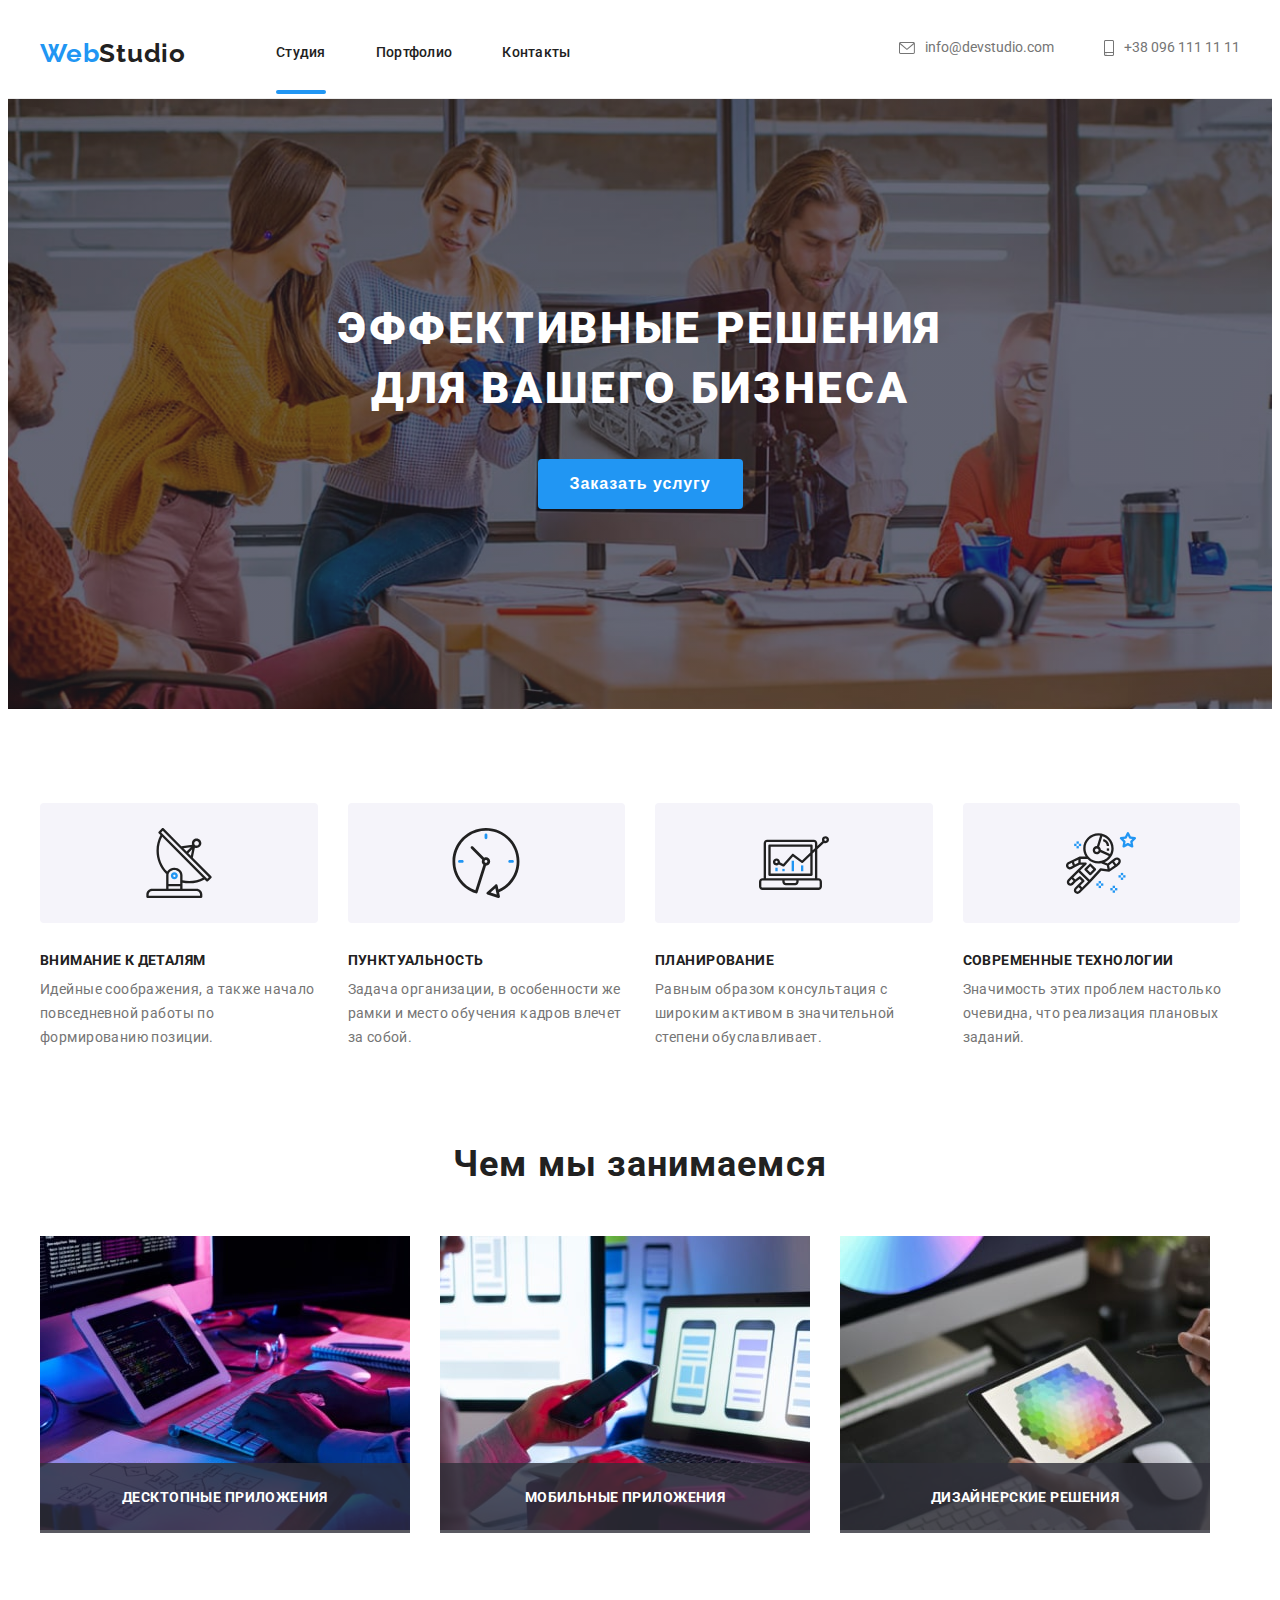
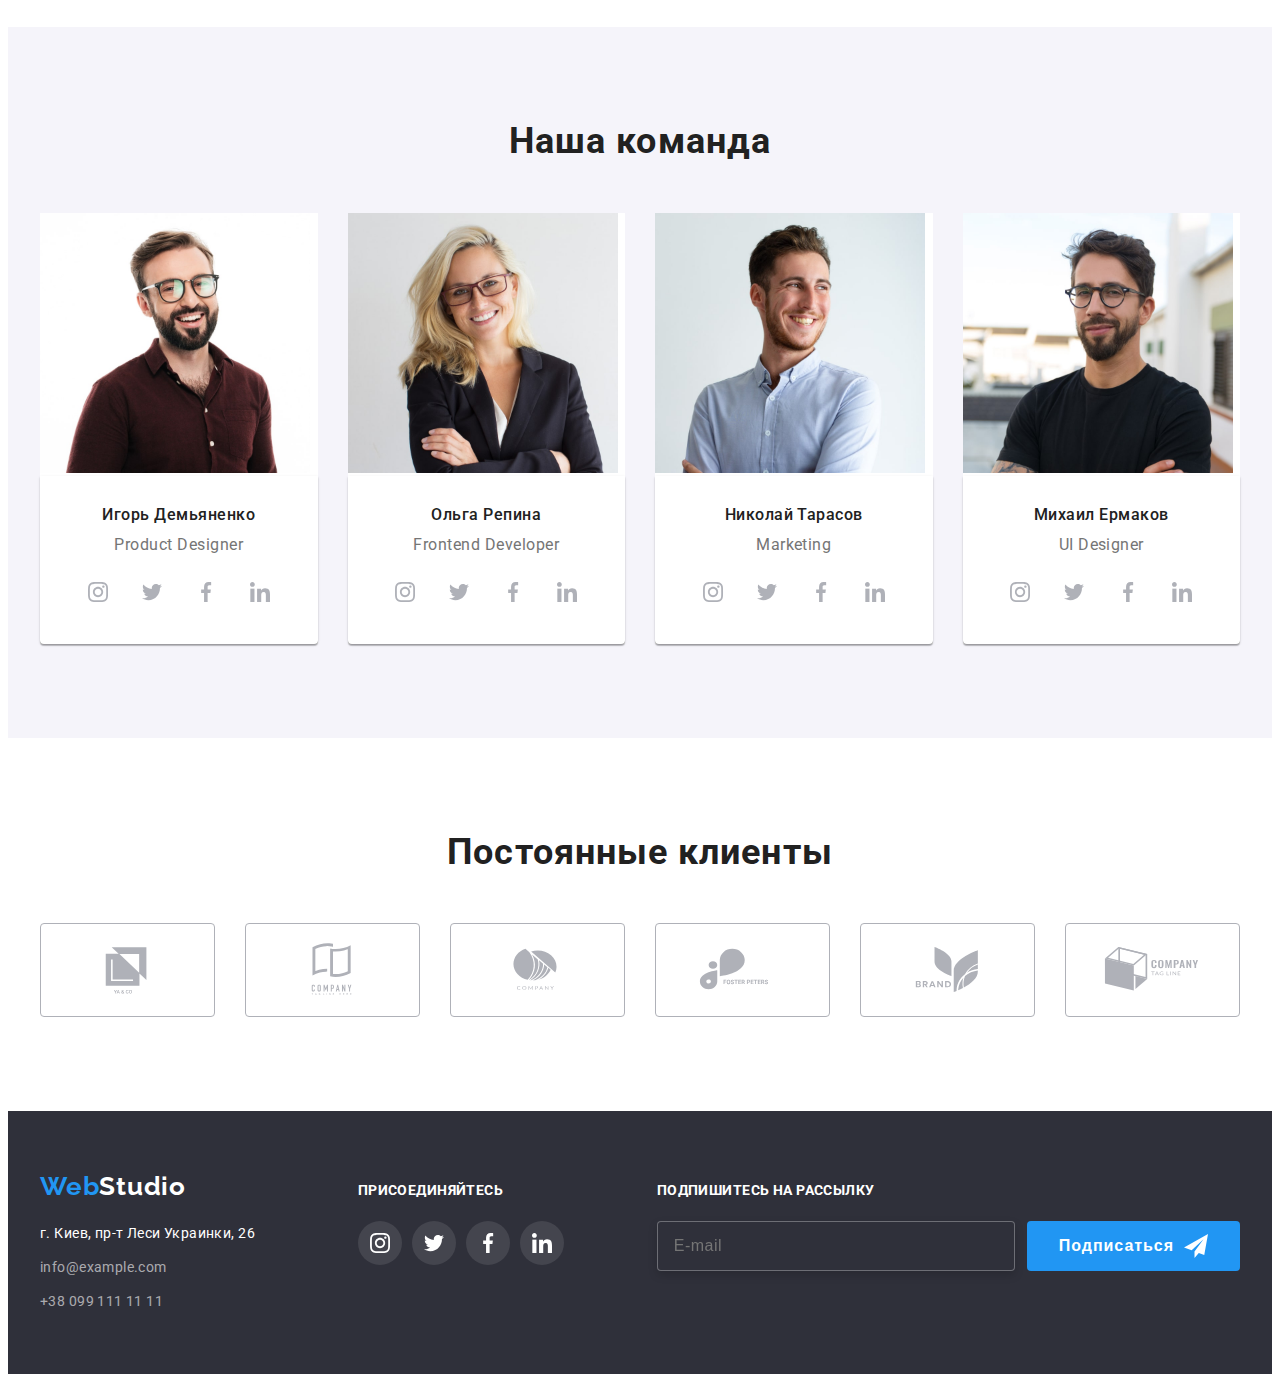
==== commit bd2256ef: "add" ====
--- a/index.html
+++ b/index.html
@@ -206,17 +206,17 @@
                 <li class="team__item">
                     <picture>
                         <source srcset="
-                                                            ./images/igor-min.jpg    1x,
+                                                            ./images/igor-min.jpg   1x,
                                                             ./images/igor-min2x.jpg 2x
-                                                        " media="(max-width: 1200px)" />
+                                                        " media="(min-width: 1200px)" />
                         <source srcset="
                                                             ./images/igor-tab-1x.jpg 1x,
                                                             ./images/igor-tab-2x.jpg 2x
-                                                        " media="(max-width: 768px)" />
+                                                        " media="(min-width: 768px)" />
                         <source srcset="
                                                             ./images/igor-mob-1x.jpg 1x,
                                                             ./images/igor-mob-2x.jpg 2x
-                                                        " media="(max-width: 480px)" />
+                                                        " media="(min-width: 480px)" />
                         <img src="./images/igor-min.jpg" alt="igor" class="team__img">
                     </picture>
                    
@@ -261,15 +261,15 @@
                         <source srcset="
                                             ./images/olga-min.jpg  1x,
                                             ./images/olga-min-2x.jpg  2x
-                                        " media="(max-width: 1200px)" />
+                                        " media="(min-width: 1200px)" />
                         <source srcset="
                                             ./images/olga-tab-1x.jpg 1x,
                                             ./images/olga-tab-2x.jpg 2x
-                                        " media="(max-width: 768px)" />
+                                        " media="(min-width: 768px)" />
                         <source srcset="
                                             ./images/olga-mob-1x.jpg 1x,
                                             ./images/olga-mob-2x.jpg 2x
-                                        " media="(max-width: 480px)" />
+                                        " media="(min-width: 480px)" />
                         <img src="./images/olga-min.jpg" alt="olga" class="team__img">
                     </picture>
                    
@@ -314,15 +314,15 @@
                         <source srcset="
                                             ./images/nikolay-min.jpg  1x,
                                             ./images/nikolay-min-2x.jpg 2x
-                                        " media="(max-width: 1200px)" />
+                                        " media="(min-width: 1200px)" />
                     <source srcset="
                                             ./images/nikolay-tab-1x.jpg 1x,
                                             ./images/nikolay-tab-2x.jpg 2x
-                                        " media="(max-width: 768px)" />
+                                        " media="(min-width: 768px)" />
                     <source srcset="
                                             ./images/nikolay-mob-1x.jpg 1x,
                                             ./images/nikolay-mob-2x.jpg 2x
-                                        " media="(max-width: 480px)" />
+                                        " media="(min-width: 480px)" />
                         <img src="./images/nikolay-min.jpg" alt="nikolay" class="team__img">
                     </picture>
                    
@@ -367,15 +367,15 @@
                         <source srcset="
                                                     ./images/misha-min.jpg 1x,
                                                     ./images/misha-min-2x.jpg 2x
-                                                " media="(max-width: 1200px)" />
+                                                " media="(min-width: 1200px)" />
                         <source srcset="
                                                     ./images/misha-tab-1x.jpg  1x,
                                                     ./images/misha-tab-2x.jpg  2x
-                                                " media="(max-width: 768px)" />
+                                                " media="(min-width: 768px)" />
                         <source srcset="
                                                     ./images/misha-mob-1x.jpg 1x,
                                                     ./images/misha-mob-2x.jpg 2x
-                                                " media="(max-width: 480px)" />
+                                                " media="(min-width: 480px)" />
                     <img src="./images/misha-min.jpg" alt="misha" class="team__img">
                     </picture>
                     <div class="team__thumb">
--- a/css/main.min.css
+++ b/css/main.min.css
@@ -1,2 +1,2 @@
-h1,h2,h3,p,ul{margin:0}ul{padding:0;list-style:none}a{text-decoration:none}img{display:block;max-width:100%;height:auto}:root{--main-text-color: #757575;--primary-first-text-color: #FFFFFF;--primary-second-text-color: #212121;--accent-color: #2196F3;--main-background-color: #FFFFFF;--primary-background-color: #2F303A;--primary-team-background-color: #F5F4FA;--main-btn-background: #2196F3;--foter-mail-color: rgba(255, 255, 255, 0.6);--icon-color: #AFB1B8}body{font-family:Roboto, sans-serif;font-size:14px;background:var(--main-background-color);color:var(--main-text-color)}.button{padding:10px 32px;margin:0 auto;display:-webkit-box;display:-ms-flexbox;display:flex;-webkit-box-pack:center;-ms-flex-pack:center;justify-content:center;-webkit-box-align:center;-ms-flex-align:center;align-items:center;font-weight:700;font-size:16px;line-height:1.87;text-decoration:none;letter-spacing:0.06em;color:var(--primary-first-text-color);background-color:var(--main-btn-background);border:transparent;border-radius:4px;cursor:pointer;-webkit-transition:background-color 250ms cubic-bezier(0.4, 0, 0.2, 1);transition:background-color 250ms cubic-bezier(0.4, 0, 0.2, 1)}.button:hover,.button:focus{background-color:var(--main-btn-background)}.container{margin:0 auto;padding-left:15px;padding-right:15px}@media screen and (min-width: 480px){.container{width:480px}}@media screen and (min-width: 768px){.container{width:768px}}@media screen and (min-width: 1200px){.container{width:1200px}}.navigation__link--current{color:var(--accent-color)}.navigation__link--current::after{content:' ';position:absolute;left:0;bottom:-1px;width:100%;height:4px;background-color:var(--accent-color);border-radius:2px}.logo{font-family:Raleway, sans-serif;font-weight:700;font-size:26px;line-height:1.19;letter-spacing:0.03em;color:var(--accent-color)}@media screen and (min-width: 768px){.logo__header{margin-right:90px}}.logo__dark{color:var(--primary-second-text-color)}.logo__light{color:var(--primary-first-text-color)}.backdrop{position:fixed;top:0;left:0;width:100%;height:100%;background-color:rgba(0,0,0,0.2);opacity:1;-webkit-transition:opacity 250ms cubic-bezier(0.4, 0, 0.2, 1);transition:opacity 250ms cubic-bezier(0.4, 0, 0.2, 1)}.backdrop.is-hidden{opacity:0;pointer-events:none}.modal{padding:40px;position:absolute;top:50%;left:50%;width:528px;height:581px;opacity:1;background-color:var(--main-background-color);-webkit-box-shadow:0px 1px 3px rgba(0,0,0,0.12),0px 1px 1px rgba(0,0,0,0.14),0px 2px 1px rgba(0,0,0,0.2);box-shadow:0px 1px 3px rgba(0,0,0,0.12),0px 1px 1px rgba(0,0,0,0.14),0px 2px 1px rgba(0,0,0,0.2);border-radius:4px;-webkit-transform:translate(-50%, -50%) scale(1);transform:translate(-50%, -50%) scale(1);-webkit-transition:-webkit-transform 250ms cubic-bezier(0.4, 0, 0.2, 1);transition:-webkit-transform 250ms cubic-bezier(0.4, 0, 0.2, 1);transition:transform 250ms cubic-bezier(0.4, 0, 0.2, 1);transition:transform 250ms cubic-bezier(0.4, 0, 0.2, 1), -webkit-transform 250ms cubic-bezier(0.4, 0, 0.2, 1)}.modal .is-hidden .modal{-webkit-transform:translate(-50%, -50%) scale(1.1);transform:translate(-50%, -50%) scale(1.1);opacity:0}.section{padding:60px 0}@media screen and (min-width: 1200px){.section{padding:94px 0}}.section__title{margin-bottom:30px;font-weight:700;font-size:28px;line-height:1.14;text-align:center;letter-spacing:0.03em;color:var(--primary-second-text-color)}@media screen and (min-width: 1200px){.section__title{margin-bottom:50px;font-size:36px;line-height:1.16}}.social{display:-webkit-box;display:-ms-flexbox;display:flex;-webkit-box-pack:center;-ms-flex-pack:center;justify-content:center}.social__item:not(:last-child){margin-right:10px}.social__link{display:-webkit-box;display:-ms-flexbox;display:flex;width:44px;height:44px;-webkit-box-align:center;-ms-flex-align:center;align-items:center;-webkit-box-pack:center;-ms-flex-pack:center;justify-content:center;border-radius:50%;color:var(--icon-color);-webkit-transition:background-color 250ms cubic-bezier(0.4, 0, 0.2, 1),color 250ms cubic-bezier(0.4, 0, 0.2, 1);transition:background-color 250ms cubic-bezier(0.4, 0, 0.2, 1),color 250ms cubic-bezier(0.4, 0, 0.2, 1)}.social__link:hover,.social__link:focus{background-color:var(--accent-color);color:var(--primary-first-text-color)}.social__icon{fill:currentColor}.visually-hidden{position:absolute;white-space:nowrap;width:1px;height:1px;overflow:hidden;border:0;padding:0;clip:rect(0 0 0 0);-webkit-clip-path:inset(50%);clip-path:inset(50%);margin:-1px}.clients{display:-webkit-box;display:-ms-flexbox;display:flex;-ms-flex-wrap:wrap;flex-wrap:wrap;margin:-15px}.clients__item{margin:15px;-ms-flex-preferred-size:calc((100% - 60px) / 2);flex-basis:calc((100% - 60px) / 2)}@media screen and (min-width: 768px){.clients__item{-ms-flex-preferred-size:calc((100% - 90px) / 3);flex-basis:calc((100% - 90px) / 3)}}@media screen and (min-width: 1200px){.clients__item{-ms-flex-preferred-size:calc((100% - 180px) / 6);flex-basis:calc((100% - 180px) / 6)}}.clients__link{display:-webkit-box;display:-ms-flexbox;display:flex;height:92px;-webkit-box-align:center;-ms-flex-align:center;align-items:center;-webkit-box-pack:center;-ms-flex-pack:center;justify-content:center;border:1px solid var(--icon-color);border-radius:4px;color:var(--icon-color);-webkit-transition:color 250ms cubic-bezier(0.4, 0, 0.2, 1),border 250ms cubic-bezier(0.4, 0, 0.2, 1);transition:color 250ms cubic-bezier(0.4, 0, 0.2, 1),border 250ms cubic-bezier(0.4, 0, 0.2, 1)}.clients__link:hover,.clients__link:focus{color:var(--accent-color);border:1px solid var(--accent-color)}.clients__icon{fill:currentColor}@media screen and (min-width: 768px){.details{display:-webkit-box;display:-ms-flexbox;display:flex;-ms-flex-wrap:wrap;flex-wrap:wrap;margin:-15px}}.details__title{margin-bottom:10px;font-weight:700;font-size:14px;line-height:1.14;letter-spacing:0.03em;text-transform:uppercase;text-align:center;color:var(--primary-second-text-color)}@media screen and (min-width: 768px){.details__title{text-align-last:left}}.details__text{font-weight:400;line-height:1.71;letter-spacing:0.03em}@media screen and (min-width: 768px){.details__item{margin:15px;-ms-flex-preferred-size:calc((100% - 60px) / 2);flex-basis:calc((100% - 60px) / 2)}}@media screen and (max-width: 767px){.details__item:not(:last-child){margin-bottom:30px}}@media screen and (min-width: 1200px){.details__item{-ms-flex-preferred-size:calc((100% - 120px) / 4);flex-basis:calc((100% - 120px) / 4)}}.details__box{margin-bottom:30px;display:-webkit-box;display:-ms-flexbox;display:flex;height:120px;-webkit-box-align:center;-ms-flex-align:center;align-items:center;-webkit-box-pack:center;-ms-flex-pack:center;justify-content:center;background-color:var(--primary-team-background-color);border-radius:4px}.details__icon{width:70px;height:70px}.doing{display:none}@media screen and (min-width: 1200px){.doing{padding-top:0;display:block}}.doing__list{display:-webkit-box;display:-ms-flexbox;display:flex}.doing__item{position:relative}.doing__item:not(:last-child){margin-right:30px;position:relative}.doing__box{position:absolute;bottom:0;left:0;display:-webkit-box;display:-ms-flexbox;display:flex;-webkit-box-pack:center;-ms-flex-pack:center;justify-content:center;-webkit-box-align:center;-ms-flex-align:center;align-items:center;width:100%;height:70px;background:rgba(47,48,58,0.8)}.doing__text{font-weight:700;font-size:14px;line-height:1.14;text-align:center;letter-spacing:0.03em;text-transform:uppercase;color:var(--primary-first-text-color)}.filter{display:-webkit-box;display:-ms-flexbox;display:flex;-webkit-box-pack:center;-ms-flex-pack:center;justify-content:center;margin-bottom:30px}@media screen and (min-width: 480px){.filter{-ms-flex-wrap:wrap;flex-wrap:wrap}}@media screen and (max-width: 767px){.filter__item{margin-top:15px}}.filter__item:not(:last-child){margin-right:8px}.filter__btn{padding:6px 22px;font-weight:500;font-size:16px;line-height:1.62;text-align:center;letter-spacing:0.03em;color:var(--primary-second-text-color);background:var(--primary-team-background-color);border-radius:4px;border-style:none;-webkit-transition:color 250ms cubic-bezier(0.4, 0, 0.2, 1),background-color 250ms cubic-bezier(0.4, 0, 0.2, 1),-webkit-box-shadow 250ms cubic-bezier(0.4, 0, 0.2, 1);transition:color 250ms cubic-bezier(0.4, 0, 0.2, 1),background-color 250ms cubic-bezier(0.4, 0, 0.2, 1),-webkit-box-shadow 250ms cubic-bezier(0.4, 0, 0.2, 1);transition:color 250ms cubic-bezier(0.4, 0, 0.2, 1),background-color 250ms cubic-bezier(0.4, 0, 0.2, 1),box-shadow 250ms cubic-bezier(0.4, 0, 0.2, 1);transition:color 250ms cubic-bezier(0.4, 0, 0.2, 1),background-color 250ms cubic-bezier(0.4, 0, 0.2, 1),box-shadow 250ms cubic-bezier(0.4, 0, 0.2, 1),-webkit-box-shadow 250ms cubic-bezier(0.4, 0, 0.2, 1);cursor:pointer}.filter__btn:hover,.filter__btn:focus{color:var(--primary-first-text-color);background:var(--accent-color);-webkit-box-shadow:0px 3px 1px rgba(0,0,0,0.1),0px 1px 2px rgba(0,0,0,0.08),0px 2px 2px rgba(0,0,0,0.12);box-shadow:0px 3px 1px rgba(0,0,0,0.1),0px 1px 2px rgba(0,0,0,0.08),0px 2px 2px rgba(0,0,0,0.12)}@media screen and (min-width: 1200px){.footer__form{display:-webkit-box;display:-ms-flexbox;display:flex}}.footer__form--input{padding:15px 0 15px 16px;width:100%;height:50px;font-weight:400;font-size:16px;line-height:1.25;-webkit-box-align:center;-ms-flex-align:center;align-items:center;letter-spacing:0.03em;color:rgba(255,255,255,0.6);border:1px solid rgba(255,255,255,0.3);-webkit-box-sizing:border-box;box-sizing:border-box;-webkit-filter:drop-shadow(0px 4px 4px rgba(0,0,0,0.15));filter:drop-shadow(0px 4px 4px rgba(0,0,0,0.15));background-color:var(--primary-background-color);border-radius:4px;-webkit-transition:border-color 250ms cubic-bezier(0.4, 0, 0.2, 1);transition:border-color 250ms cubic-bezier(0.4, 0, 0.2, 1)}@media screen and (min-width: 768px) and (max-width: 1199px){.footer__form--input{width:450px}}@media screen and (max-width: 1199px){.footer__form--input{margin-bottom:20px}}@media screen and (min-width: 1200px){.footer__form--input{width:358px;margin-right:12px}}.footer__form--input:focus{border-color:var(--accent-color);outline:none}.footer__form--icon{margin-left:10px;width:24px;height:24px;fill:currentColor}.footer{background-color:var(--primary-background-color);padding:60px 0}@media screen and (min-width: 768px){.footer__container{display:-webkit-box;display:-ms-flexbox;display:flex;-webkit-box-align:baseline;-ms-flex-align:baseline;align-items:baseline}}@media screen and (min-width: 768px) and (max-width: 1199px){.footer__container{-ms-flex-wrap:wrap;flex-wrap:wrap;-ms-flex-pack:distribute;justify-content:space-around}}.footer__logo{margin-bottom:20px}.footer__adress{margin-top:20px;font-style:normal}.footer__second--adress{font-style:normal;font-weight:400;line-height:1.71;letter-spacing:0.03em;color:var(--primary-first-text-color)}.footer__item:not(:last-child){margin-bottom:10px}.footer__icon--style{background:rgba(255,255,255,0.1);color:var(--primary-first-text-color);border-radius:50%}.footer__contacts{font-weight:400;line-height:1.71;letter-spacing:0.03em;color:var(--foter-mail-color)}.footer__text{margin-bottom:20px;font-weight:700;font-size:14px;line-height:1.42;letter-spacing:0.03em;text-transform:uppercase;color:var(--primary-first-text-color)}@media screen and (max-width: 1199px){.footer__box{text-align:center}}@media screen and (max-width: 767px){.footer__box:first-child{margin-bottom:60px}}@media screen and (min-width: 1200px){.footer__box:first-child{margin-right:70px;-webkit-box-flex:1;-ms-flex-positive:1;flex-grow:1}}@media screen and (max-width: 767px){.footer__box:nth-child(2){margin-bottom:60px;-webkit-box-flex:2;-ms-flex-positive:2;flex-grow:2}}@media screen and (min-width: 1200px){.footer__box:nth-child(2){margin-right:93px}}@media screen and (min-width: 768px) and (max-width: 1199px){.footer__box:nth-child(3){margin-top:60px;-webkit-box-flex:2;-ms-flex-positive:2;flex-grow:2}}@media screen and (min-width: 768px){.gallery{display:-webkit-box;display:-ms-flexbox;display:flex;-ms-flex-wrap:wrap;flex-wrap:wrap;margin:-15px}}@media screen and (min-width: 480px) and (max-width: 767px){.gallery__item{width:450px;height:404px}}@media screen and (min-width: 768px){.gallery__item{-ms-flex-preferred-size:calc(100% / 2 - 30px);flex-basis:calc(100% / 2 - 30px);height:440px;margin:15px}}@media screen and (min-width: 1200px){.gallery__item{-ms-flex-preferred-size:calc(100% / 3 - 30px);flex-basis:calc(100% / 3 - 30px);height:404px}}@media screen and (max-width: 767px){.gallery__item:not(:last-child){margin-bottom:30px}}.gallery__item .gallery__box{position:relative;overflow:hidden}@media screen and (min-width: 768px) and (max-width: 1199px){.gallery__item .gallery__box{-webkit-box-flex:1;-ms-flex-positive:1;flex-grow:1}}.gallery__item .gallery__img{display:block}@media screen and (min-width: 768px) and (max-width: 1199px){.gallery__item .gallery__img{width:354px}}@media screen and (min-width: 1200px){.gallery__item .gallery__img{width:370px}}.gallery__item .gallery__overlay{position:absolute;bottom:0;left:0;width:100%;height:100%;background-color:rgba(33,150,243,0.9);-webkit-transform:translateY(101%);transform:translateY(101%);-webkit-transition:-webkit-transform 250ms cubic-bezier(0.4, 0, 0.2, 1);transition:-webkit-transform 250ms cubic-bezier(0.4, 0, 0.2, 1);transition:transform 250ms cubic-bezier(0.4, 0, 0.2, 1);transition:transform 250ms cubic-bezier(0.4, 0, 0.2, 1), -webkit-transform 250ms cubic-bezier(0.4, 0, 0.2, 1)}.gallery__box:hover .gallery__item .gallery__overlay,.gallery__box:focus .gallery__item .gallery__overlay{-webkit-transform:translateY(0);transform:translateY(0)}.gallery__item .gallery__overlay-text{padding:63px 24px;position:absolute;font-style:400;font-weight:normal;font-size:18px;line-height:1.56;letter-spacing:0.03em;color:var(--primary-first-text-color)}.gallery__item .gallery__trumb{padding:20px 24px;background-color:var(--main-background-color);border:1px solid #eeeeee}.gallery__item .gallery__title{margin-bottom:8px;font-weight:700;font-size:18px;line-height:2.11;letter-spacing:0.06em;color:var(--primary-second-text-color)}.gallery__item .gallery__text{font-weight:400;font-size:16px;line-height:1.87;letter-spacing:0.03em}.gallery__item .gallery__link{display:block;color:var(--primary-second-text-color);-webkit-transition:-webkit-box-shadow 250ms cubic-bezier(0.4, 0, 0.2, 1);transition:-webkit-box-shadow 250ms cubic-bezier(0.4, 0, 0.2, 1);transition:box-shadow 250ms cubic-bezier(0.4, 0, 0.2, 1);transition:box-shadow 250ms cubic-bezier(0.4, 0, 0.2, 1), -webkit-box-shadow 250ms cubic-bezier(0.4, 0, 0.2, 1)}@media screen and (min-width: 768px) and (max-width: 1199px){.gallery__item .gallery__link{display:-webkit-box;display:-ms-flexbox;display:flex;-webkit-box-orient:vertical;-webkit-box-direction:normal;-ms-flex-direction:column;flex-direction:column;height:100%}}.gallery__item .gallery__link:hover,.gallery__item .gallery__link:focus{-webkit-box-shadow:0px 1px 1px rgba(0,0,0,0.12),0px 4px 4px rgba(0,0,0,0.06),1px 4px 6px rgba(0,0,0,0.16);box-shadow:0px 1px 1px rgba(0,0,0,0.12),0px 4px 4px rgba(0,0,0,0.06),1px 4px 6px rgba(0,0,0,0.16)}.gallery__item .gallery__link:hover .gallery__overlay,.gallery__item .gallery__link:focus .gallery__overlay{-webkit-transform:translateY(0);transform:translateY(0)}.header{border-bottom:1px solid #ececec}.header__container{display:-webkit-box;display:-ms-flexbox;display:flex;-webkit-box-align:center;-ms-flex-align:center;align-items:center}.navigation{display:none}@media screen and (min-width: 768px){.navigation{display:-webkit-box;display:-ms-flexbox;display:flex;-webkit-box-align:center;-ms-flex-align:center;align-items:center}}@media screen and (min-width: 768px){.navigation__list{display:-webkit-box;display:-ms-flexbox;display:flex;margin-left:auto}}@media screen and (min-width: 768px){.navigation__item:not(:last-child){margin-right:50px}}.navigation__link{position:relative;display:block;font-weight:500;line-height:1.14;letter-spacing:0.02em;color:var(--primary-second-text-color);-webkit-transition:color 250ms cubic-bezier(0.4, 0, 0.2, 1);transition:color 250ms cubic-bezier(0.4, 0, 0.2, 1)}@media screen and (min-width: 768px){.navigation__link{padding:32px 0}}.navigation__link:hover,.navigation__link:focus{color:var(--accent-color)}.contacts{display:none;margin-left:auto}@media screen and (min-width: 768px){.contacts{display:block}}@media screen and (min-width: 1200px){.contacts{display:-webkit-box;display:-ms-flexbox;display:flex;margin-left:auto}}@media screen and (min-width: 768px){.contacts__item:not(:last-child){margin-bottom:10px}}@media screen and (min-width: 1200px){.contacts__item:not(:last-child){margin-right:50px}}.contacts__link{display:-webkit-box;display:-ms-flexbox;display:flex;-webkit-box-align:center;-ms-flex-align:center;align-items:center;color:var(--main-text-color);-webkit-transition:color 250ms cubic-bezier(0.4, 0, 0.2, 1);transition:color 250ms cubic-bezier(0.4, 0, 0.2, 1)}@media screen and (min-width: 768px){.contacts__link{font-size:12px;line-height:1.16}}@media screen and (min-width: 1200px){.contacts__link{padding-top:32px;padding-bottom:32px;font-size:14px;line-height:1.14}}.contacts__link:hover,.contacts__link:focus{color:var(--accent-color)}.contacts__icon{margin-right:10px;fill:currentColor}.hero{padding:118px 0;margin:0 auto;background-color:var(--primary-background-color);background-image:-webkit-gradient(linear, left top, right top, from(rgba(47,48,58,0.4)), to(rgba(47,48,58,0.4))),url(../images/hero-background-mob-1x.jpg);background-image:linear-gradient(to right, rgba(47,48,58,0.4), rgba(47,48,58,0.4)),url(../images/hero-background-mob-1x.jpg);background-repeat:no-repeat;background-size:cover;background-position:center}@media (min-device-pixel-ratio: 2), (-webkit-min-device-pixel-ratio: 2), (min-resolution: 192dpi), (min-resolution: 2dppx){.hero{background-color:var(--primary-background-color);background-image:-webkit-gradient(linear, left top, right top, from(rgba(47,48,58,0.4)), to(rgba(47,48,58,0.4))),url(../images/hero-background-mob-2px.jpg);background-image:linear-gradient(to right, rgba(47,48,58,0.4), rgba(47,48,58,0.4)),url(../images/hero-background-mob-2px.jpg)}}@media screen and (min-width: 768px){.hero{background-color:var(--primary-background-color);background-image:-webkit-gradient(linear, left top, right top, from(rgba(47,48,58,0.4)), to(rgba(47,48,58,0.4))),url(../images/hero-background-tab-1x.jpg);background-image:linear-gradient(to right, rgba(47,48,58,0.4), rgba(47,48,58,0.4)),url(../images/hero-background-tab-1x.jpg)}}@media screen and (min-width: 768px) and (min-device-pixel-ratio: 2), screen and (min-width: 768px) and (-webkit-min-device-pixel-ratio: 2), screen and (min-width: 768px) and (min-resolution: 192dpi), screen and (min-width: 768px) and (min-resolution: 2dppx){.hero{background-color:var(--primary-background-color);background-image:-webkit-gradient(linear, left top, right top, from(rgba(47,48,58,0.4)), to(rgba(47,48,58,0.4))),url(../images/hero-background-tab-2x.jpg);background-image:linear-gradient(to right, rgba(47,48,58,0.4), rgba(47,48,58,0.4)),url(../images/hero-background-tab-2x.jpg)}}@media screen and (min-width: 1200px){.hero{padding:200px 0;margin:0 auto;max-width:1600px;background-color:var(--primary-background-color);background-image:-webkit-gradient(linear, left top, right top, from(rgba(47,48,58,0.4)), to(rgba(47,48,58,0.4))),url(../images/hero-background-min.jpg);background-image:linear-gradient(to right, rgba(47,48,58,0.4), rgba(47,48,58,0.4)),url(../images/hero-background-min.jpg)}}@media screen and (min-width: 1200px) and (min-device-pixel-ratio: 2), screen and (min-width: 1200px) and (-webkit-min-device-pixel-ratio: 2), screen and (min-width: 1200px) and (min-resolution: 192dpi), screen and (min-width: 1200px) and (min-resolution: 2dppx){.hero{background-color:var(--primary-background-color);background-image:-webkit-gradient(linear, left top, right top, from(rgba(47,48,58,0.4)), to(rgba(47,48,58,0.4))),url(../images/hero-backround-min-2x.jpg);background-image:linear-gradient(to right, rgba(47,48,58,0.4), rgba(47,48,58,0.4)),url(../images/hero-backround-min-2x.jpg)}}.hero__container{display:-webkit-box;display:-ms-flexbox;display:flex;-webkit-box-orient:vertical;-webkit-box-direction:normal;-ms-flex-direction:column;flex-direction:column;-webkit-box-align:center;-ms-flex-align:center;align-items:center}.hero__title{margin-bottom:40px;font-weight:900;font-size:26px;line-height:1.62;text-align:center;letter-spacing:0.06em;text-transform:uppercase;color:var(--primary-first-text-color)}@media screen and (min-width: 1200px){.hero__title{font-size:44px;line-height:1.36}}.modal__btn{position:absolute;display:-webkit-box;display:-ms-flexbox;display:flex;top:8px;right:8px;width:30px;height:30px;-webkit-box-align:center;-ms-flex-align:center;align-items:center;-webkit-box-pack:center;-ms-flex-pack:center;justify-content:center;color:#000000;background-color:var(--main-background-color);border:1px solid rgba(0,0,0,0.1);border-radius:50%;-webkit-transition:background-color 250ms cubic-bezier(0.4, 0, 0.2, 1);transition:background-color 250ms cubic-bezier(0.4, 0, 0.2, 1);cursor:pointer}.modal__icon{fill:currentColor;width:11px;height:11px}.modal__form--text{margin-bottom:12px;font-weight:700;font-size:20px;line-height:1.15;text-align:center;letter-spacing:0.03em;color:var(--primary-second-text-color)}textarea{resize:none}.modal__form--field{margin:4px 0 0 0;position:relative;display:block;font-size:12px;line-height:1.16;letter-spacing:0.01em;color:#757575}.modal__form--field:last-of-type(2){margin:0 0 20px 0}.modal__form--wrapper{margin:4px 0 0 0;position:relative;display:block}.modal__form--input,.modal__form--textarea{display:block;width:100%;height:40px;border:1px solid rgba(33,33,33,0.2);-webkit-box-sizing:border-box;box-sizing:border-box;border-radius:4px;-webkit-transition:border 250ms cubic-bezier(0.4, 0, 0.2, 1);transition:border 250ms cubic-bezier(0.4, 0, 0.2, 1)}.modal__form--input{padding-left:42px;padding-right:15px}.modal__form--icon{position:absolute;top:11px;left:12px;display:inline-block;color:var(--primary-second-text-color);width:18px;height:18px;-webkit-transition:fill 250ms cubic-bezier(0.4, 0, 0.2, 1);transition:fill 250ms cubic-bezier(0.4, 0, 0.2, 1)}.modal__form--input:focus ~ .modal__form--icon{fill:var(--accent-color)}.modal__form--input:focus,.modal__form--textarea:focus{border-color:var(--accent-color);outline:none}.modal__form--textarea{margin-bottom:20px;padding:16px 12px;height:120px;resize:none}.modal__form--textarea::-webkit-input-placeholder{font-weight:400;font-size:12px;line-height:1.16;letter-spacing:0.01em;color:rgba(117,117,117,0.5)}.modal__form--textarea:-ms-input-placeholder{font-weight:400;font-size:12px;line-height:1.16;letter-spacing:0.01em;color:rgba(117,117,117,0.5)}.modal__form--textarea::-ms-input-placeholder{font-weight:400;font-size:12px;line-height:1.16;letter-spacing:0.01em;color:rgba(117,117,117,0.5)}.modal__form--textarea::placeholder{font-weight:400;font-size:12px;line-height:1.16;letter-spacing:0.01em;color:rgba(117,117,117,0.5)}.modal__checkbox--label{margin-bottom:30px;display:-webkit-box;display:-ms-flexbox;display:flex;-webkit-box-pack:center;-ms-flex-pack:center;justify-content:center;-webkit-box-align:center;-ms-flex-align:center;align-items:center}.modal__checkbox--icon{margin-right:7px;width:16px;height:15px;border:2px solid var(--primary-second-text-color);border-radius:2px;-webkit-transition:border 250ms cubic-bezier(0.4, 0, 0.2, 1),background-color 250ms cubic-bezier(0.4, 0, 0.2, 1);transition:border 250ms cubic-bezier(0.4, 0, 0.2, 1),background-color 250ms cubic-bezier(0.4, 0, 0.2, 1)}.modal__checkbox--input:focus+.modal__checkbox--icon{outline:1px solid var(--accent-color)}.modal__checkbox--input:checked+.modal__checkbox--icon{background-color:var(--accent-color);border-color:var(--accent-color)}.modal__checkbox--text,.modal__checkbox--link{font-weight:normal;font-size:14px;line-height:1.71;letter-spacing:0.03em;color:#757575}.modal__checkbox--link{color:var(--accent-color);text-decoration:underline}.modal__submit--btn{padding:10px 55px}.section--other-background{background-color:var(--primary-team-background-color)}@media screen and (min-width: 768px){.team{display:-webkit-box;display:-ms-flexbox;display:flex}}@media screen and (min-width: 768px) and (max-width: 1199px){.team{display:-webkit-box;display:-ms-flexbox;display:flex;-ms-flex-wrap:wrap;flex-wrap:wrap;margin:-15px}}.team__item{background-color:var(--main-background-color)}@media screen and (min-width: 768px) and (max-width: 1199px){.team__item{-ms-flex-preferred-size:calc((100% - 60px) / 2);flex-basis:calc((100% - 60px) / 2);margin:15px}}@media screen and (min-width: 1200px){.team__item{-ms-flex-preferred-size:calc((100% - 90px) / 4);flex-basis:calc((100% - 90px) / 4)}}@media screen and (max-width: 767px){.team__item:not(:last-child){margin-bottom:30px}}@media screen and (min-width: 1200px){.team__item:not(:last-child){margin-right:30px}}@media screen and (min-width: 768px){.team__img{width:354px;height:374px}}@media screen and (min-width: 1200px){.team__img{width:270px;height:260px}}.team__thumb{padding:30px 0;-webkit-box-shadow:0px 1px 3px rgba(0,0,0,0.12),0px 1px 1px rgba(0,0,0,0.14),0px 2px 1px rgba(0,0,0,0.2);box-shadow:0px 1px 3px rgba(0,0,0,0.12),0px 1px 1px rgba(0,0,0,0.14),0px 2px 1px rgba(0,0,0,0.2);border-radius:0px 0px 4px 4px}.team__title{margin-bottom:10px;font-weight:500;font-size:16px;line-height:1.18;text-align:center;letter-spacing:0.03em;color:var(--primary-second-text-color)}.team__text{margin-bottom:16px;font-weight:400;font-size:16px;line-height:19px;text-align:center;letter-spacing:0.03em}.mobile-menu{position:fixed;top:0;left:0;width:100vw;height:100vh;padding:48px 40px;background-color:var(--main-background-color);-webkit-transform:translateX(100%);transform:translateX(100%);-webkit-transition:-webkit-transform 250ms cubic-bezier(0.4, 0, 0.2, 1);transition:-webkit-transform 250ms cubic-bezier(0.4, 0, 0.2, 1);transition:transform 250ms cubic-bezier(0.4, 0, 0.2, 1);transition:transform 250ms cubic-bezier(0.4, 0, 0.2, 1), -webkit-transform 250ms cubic-bezier(0.4, 0, 0.2, 1)}.mobile-menu .mobile__container{height:100%;display:-webkit-box;display:-ms-flexbox;display:flex;-webkit-box-orient:vertical;-webkit-box-direction:normal;-ms-flex-direction:column;flex-direction:column}.mobile-menu.is-open{-webkit-transform:translateY(0);transform:translateY(0)}.open-menu-btn{margin-left:auto;display:block;background-color:var(--main-background-color);border:none;cursor:pointer;-webkit-transition:color 250ms cubic-bezier(0.4, 0, 0.2, 1);transition:color 250ms cubic-bezier(0.4, 0, 0.2, 1)}@media screen and (min-width: 768px){.open-menu-btn{display:none}}.open-menu-btn:focus,.open-menu-btn:hover{color:var(--accent-color)}.mobile__icon{fill:currentColor}.mobile__menu--bottom{margin-top:auto}.mobile__item:not(:last-child){margin-bottom:32px}.mobile__link{display:block;font-weight:500;font-size:40px;line-height:1.17;letter-spacing:0.02em;color:var(--primary-second-text-color);cursor:pointer}.mobile__link:hover,.mobile__link:focus{color:var(--accent-color)}.mobile__contacts{margin-top:auto;margin-bottom:64px;font-weight:500}.mobile__contacts--item:not(:last-child){margin-bottom:32px}.mobile__contacts--link{font-size:34px;line-height:1.17;letter-spacing:0.02em;color:var(--accent-color)}.mobile__contacts--link-dark{font-size:24px;line-height:1.17;letter-spacing:0.02em;color:#757575}.mobile__social{display:-webkit-box;display:-ms-flexbox;display:flex}.mobile__social--item{display:-webkit-box;display:-ms-flexbox;display:flex}.mobile__social--item:not(:last-child){margin-right:20px}.mobile__social--link{display:-webkit-box;display:-ms-flexbox;display:flex;font-weight:500;font-size:18px;line-height:1.22px;letter-spacing:0.02em;color:var(--accent-color)}.close-menu-btn{position:absolute;display:-webkit-box;display:-ms-flexbox;display:flex;margin-bottom:8px;top:10px;right:15px;width:40px;height:40px;-webkit-box-align:center;-ms-flex-align:center;align-items:center;-webkit-box-pack:center;-ms-flex-pack:center;justify-content:center;color:#000000;background-color:var(--main-background-color);border:1px solid rgba(0,0,0,0.1);border-radius:50%;-webkit-transition:color 250ms cubic-bezier(0.4, 0, 0.2, 1);transition:color 250ms cubic-bezier(0.4, 0, 0.2, 1);cursor:pointer}.close-menu-btn:focus,.close-menu-btn:hover{color:var(--accent-color)}
+h1,h2,h3,p,ul{margin:0}ul{padding:0;list-style:none}a{text-decoration:none}:root{--main-text-color: #757575;--primary-first-text-color: #FFFFFF;--primary-second-text-color: #212121;--accent-color: #2196F3;--main-background-color: #FFFFFF;--primary-background-color: #2F303A;--primary-team-background-color: #F5F4FA;--main-btn-background: #2196F3;--foter-mail-color: rgba(255, 255, 255, 0.6);--icon-color: #AFB1B8}body{font-family:Roboto, sans-serif;font-size:14px;background:var(--main-background-color);color:var(--main-text-color)}.button{padding:10px 32px;margin:0 auto;display:-webkit-box;display:-ms-flexbox;display:flex;-webkit-box-pack:center;-ms-flex-pack:center;justify-content:center;-webkit-box-align:center;-ms-flex-align:center;align-items:center;font-weight:700;font-size:16px;line-height:1.87;text-decoration:none;letter-spacing:0.06em;color:var(--primary-first-text-color);background-color:var(--main-btn-background);border:transparent;border-radius:4px;cursor:pointer;-webkit-transition:background-color 250ms cubic-bezier(0.4, 0, 0.2, 1);transition:background-color 250ms cubic-bezier(0.4, 0, 0.2, 1)}.button:hover,.button:focus{background-color:var(--main-btn-background)}.container{margin:0 auto;padding-left:15px;padding-right:15px}@media screen and (min-width: 480px){.container{width:480px}}@media screen and (min-width: 768px){.container{width:768px}}@media screen and (min-width: 1200px){.container{width:1200px}}.navigation__link--current{color:var(--accent-color)}.navigation__link--current::after{content:' ';position:absolute;left:0;bottom:-1px;width:100%;height:4px;background-color:var(--accent-color);border-radius:2px}.logo{font-family:Raleway, sans-serif;font-weight:700;font-size:26px;line-height:1.19;letter-spacing:0.03em;color:var(--accent-color)}@media screen and (min-width: 768px){.logo__header{margin-right:90px}}.logo__dark{color:var(--primary-second-text-color)}.logo__light{color:var(--primary-first-text-color)}.backdrop{position:fixed;top:0;left:0;width:100%;height:100%;background-color:rgba(0,0,0,0.2);opacity:1;-webkit-transition:opacity 250ms cubic-bezier(0.4, 0, 0.2, 1);transition:opacity 250ms cubic-bezier(0.4, 0, 0.2, 1)}.backdrop.is-hidden{opacity:0;pointer-events:none}.modal{padding:40px;position:absolute;top:50%;left:50%;width:528px;height:581px;opacity:1;background-color:var(--main-background-color);-webkit-box-shadow:0px 1px 3px rgba(0,0,0,0.12),0px 1px 1px rgba(0,0,0,0.14),0px 2px 1px rgba(0,0,0,0.2);box-shadow:0px 1px 3px rgba(0,0,0,0.12),0px 1px 1px rgba(0,0,0,0.14),0px 2px 1px rgba(0,0,0,0.2);border-radius:4px;-webkit-transform:translate(-50%, -50%) scale(1);transform:translate(-50%, -50%) scale(1);-webkit-transition:-webkit-transform 250ms cubic-bezier(0.4, 0, 0.2, 1);transition:-webkit-transform 250ms cubic-bezier(0.4, 0, 0.2, 1);transition:transform 250ms cubic-bezier(0.4, 0, 0.2, 1);transition:transform 250ms cubic-bezier(0.4, 0, 0.2, 1), -webkit-transform 250ms cubic-bezier(0.4, 0, 0.2, 1)}.modal .is-hidden .modal{-webkit-transform:translate(-50%, -50%) scale(1.1);transform:translate(-50%, -50%) scale(1.1);opacity:0}.section{padding:60px 0}@media screen and (min-width: 1200px){.section{padding:94px 0}}.section__title{margin-bottom:30px;font-weight:700;font-size:28px;line-height:1.14;text-align:center;letter-spacing:0.03em;color:var(--primary-second-text-color)}@media screen and (min-width: 1200px){.section__title{margin-bottom:50px;font-size:36px;line-height:1.16}}.social{display:-webkit-box;display:-ms-flexbox;display:flex;-webkit-box-pack:center;-ms-flex-pack:center;justify-content:center}.social__item:not(:last-child){margin-right:10px}.social__link{display:-webkit-box;display:-ms-flexbox;display:flex;width:44px;height:44px;-webkit-box-align:center;-ms-flex-align:center;align-items:center;-webkit-box-pack:center;-ms-flex-pack:center;justify-content:center;border-radius:50%;color:var(--icon-color);-webkit-transition:background-color 250ms cubic-bezier(0.4, 0, 0.2, 1),color 250ms cubic-bezier(0.4, 0, 0.2, 1);transition:background-color 250ms cubic-bezier(0.4, 0, 0.2, 1),color 250ms cubic-bezier(0.4, 0, 0.2, 1)}.social__link:hover,.social__link:focus{background-color:var(--accent-color);color:var(--primary-first-text-color)}.social__icon{fill:currentColor}.visually-hidden{position:absolute;white-space:nowrap;width:1px;height:1px;overflow:hidden;border:0;padding:0;clip:rect(0 0 0 0);-webkit-clip-path:inset(50%);clip-path:inset(50%);margin:-1px}.clients{display:-webkit-box;display:-ms-flexbox;display:flex;-ms-flex-wrap:wrap;flex-wrap:wrap;margin:-15px}.clients__item{margin:15px;-ms-flex-preferred-size:calc((100% - 60px) / 2);flex-basis:calc((100% - 60px) / 2)}@media screen and (min-width: 768px){.clients__item{-ms-flex-preferred-size:calc((100% - 90px) / 3);flex-basis:calc((100% - 90px) / 3)}}@media screen and (min-width: 1200px){.clients__item{-ms-flex-preferred-size:calc((100% - 180px) / 6);flex-basis:calc((100% - 180px) / 6)}}.clients__link{display:-webkit-box;display:-ms-flexbox;display:flex;height:92px;-webkit-box-align:center;-ms-flex-align:center;align-items:center;-webkit-box-pack:center;-ms-flex-pack:center;justify-content:center;border:1px solid var(--icon-color);border-radius:4px;color:var(--icon-color);-webkit-transition:color 250ms cubic-bezier(0.4, 0, 0.2, 1),border 250ms cubic-bezier(0.4, 0, 0.2, 1);transition:color 250ms cubic-bezier(0.4, 0, 0.2, 1),border 250ms cubic-bezier(0.4, 0, 0.2, 1)}.clients__link:hover,.clients__link:focus{color:var(--accent-color);border:1px solid var(--accent-color)}.clients__icon{fill:currentColor}@media screen and (min-width: 768px){.details{display:-webkit-box;display:-ms-flexbox;display:flex;-ms-flex-wrap:wrap;flex-wrap:wrap;margin:-15px}}.details__title{margin-bottom:10px;font-weight:700;font-size:14px;line-height:1.14;letter-spacing:0.03em;text-transform:uppercase;text-align:center;color:var(--primary-second-text-color)}@media screen and (min-width: 768px){.details__title{text-align-last:left}}.details__text{font-weight:400;line-height:1.71;letter-spacing:0.03em}@media screen and (min-width: 768px){.details__item{margin:15px;-ms-flex-preferred-size:calc((100% - 60px) / 2);flex-basis:calc((100% - 60px) / 2)}}@media screen and (max-width: 767px){.details__item:not(:last-child){margin-bottom:30px}}@media screen and (min-width: 1200px){.details__item{-ms-flex-preferred-size:calc((100% - 120px) / 4);flex-basis:calc((100% - 120px) / 4)}}.details__box{margin-bottom:30px;display:-webkit-box;display:-ms-flexbox;display:flex;height:120px;-webkit-box-align:center;-ms-flex-align:center;align-items:center;-webkit-box-pack:center;-ms-flex-pack:center;justify-content:center;background-color:var(--primary-team-background-color);border-radius:4px}.details__icon{width:70px;height:70px}.doing{display:none}@media screen and (min-width: 1200px){.doing{padding-top:0;display:block}}.doing__list{display:-webkit-box;display:-ms-flexbox;display:flex}.doing__item{position:relative}.doing__item:not(:last-child){margin-right:30px;position:relative}.doing__box{position:absolute;bottom:0;left:0;display:-webkit-box;display:-ms-flexbox;display:flex;-webkit-box-pack:center;-ms-flex-pack:center;justify-content:center;-webkit-box-align:center;-ms-flex-align:center;align-items:center;width:100%;height:70px;background:rgba(47,48,58,0.8)}.doing__text{font-weight:700;font-size:14px;line-height:1.14;text-align:center;letter-spacing:0.03em;text-transform:uppercase;color:var(--primary-first-text-color)}.filter{display:-webkit-box;display:-ms-flexbox;display:flex;-webkit-box-pack:center;-ms-flex-pack:center;justify-content:center;margin-bottom:30px}@media screen and (min-width: 480px){.filter{-ms-flex-wrap:wrap;flex-wrap:wrap}}@media screen and (max-width: 767px){.filter__item{margin-top:15px}}.filter__item:not(:last-child){margin-right:8px}.filter__btn{padding:6px 22px;font-weight:500;font-size:16px;line-height:1.62;text-align:center;letter-spacing:0.03em;color:var(--primary-second-text-color);background:var(--primary-team-background-color);border-radius:4px;border-style:none;-webkit-transition:color 250ms cubic-bezier(0.4, 0, 0.2, 1),background-color 250ms cubic-bezier(0.4, 0, 0.2, 1),-webkit-box-shadow 250ms cubic-bezier(0.4, 0, 0.2, 1);transition:color 250ms cubic-bezier(0.4, 0, 0.2, 1),background-color 250ms cubic-bezier(0.4, 0, 0.2, 1),-webkit-box-shadow 250ms cubic-bezier(0.4, 0, 0.2, 1);transition:color 250ms cubic-bezier(0.4, 0, 0.2, 1),background-color 250ms cubic-bezier(0.4, 0, 0.2, 1),box-shadow 250ms cubic-bezier(0.4, 0, 0.2, 1);transition:color 250ms cubic-bezier(0.4, 0, 0.2, 1),background-color 250ms cubic-bezier(0.4, 0, 0.2, 1),box-shadow 250ms cubic-bezier(0.4, 0, 0.2, 1),-webkit-box-shadow 250ms cubic-bezier(0.4, 0, 0.2, 1);cursor:pointer}.filter__btn:hover,.filter__btn:focus{color:var(--primary-first-text-color);background:var(--accent-color);-webkit-box-shadow:0px 3px 1px rgba(0,0,0,0.1),0px 1px 2px rgba(0,0,0,0.08),0px 2px 2px rgba(0,0,0,0.12);box-shadow:0px 3px 1px rgba(0,0,0,0.1),0px 1px 2px rgba(0,0,0,0.08),0px 2px 2px rgba(0,0,0,0.12)}@media screen and (min-width: 1200px){.footer__form{display:-webkit-box;display:-ms-flexbox;display:flex}}.footer__form--input{padding:15px 0 15px 16px;width:100%;height:50px;font-weight:400;font-size:16px;line-height:1.25;-webkit-box-align:center;-ms-flex-align:center;align-items:center;letter-spacing:0.03em;color:rgba(255,255,255,0.6);border:1px solid rgba(255,255,255,0.3);-webkit-box-sizing:border-box;box-sizing:border-box;-webkit-filter:drop-shadow(0px 4px 4px rgba(0,0,0,0.15));filter:drop-shadow(0px 4px 4px rgba(0,0,0,0.15));background-color:var(--primary-background-color);border-radius:4px;-webkit-transition:border-color 250ms cubic-bezier(0.4, 0, 0.2, 1);transition:border-color 250ms cubic-bezier(0.4, 0, 0.2, 1)}@media screen and (min-width: 768px) and (max-width: 1199px){.footer__form--input{width:450px}}@media screen and (max-width: 1199px){.footer__form--input{margin-bottom:20px}}@media screen and (min-width: 1200px){.footer__form--input{width:358px;margin-right:12px}}.footer__form--input:focus{border-color:var(--accent-color);outline:none}.footer__form--icon{margin-left:10px;width:24px;height:24px;fill:currentColor}.footer{background-color:var(--primary-background-color);padding:60px 0}@media screen and (min-width: 768px){.footer__container{display:-webkit-box;display:-ms-flexbox;display:flex;-webkit-box-align:baseline;-ms-flex-align:baseline;align-items:baseline}}@media screen and (min-width: 768px) and (max-width: 1199px){.footer__container{-ms-flex-wrap:wrap;flex-wrap:wrap;-ms-flex-pack:distribute;justify-content:space-around}}.footer__logo{margin-bottom:20px}.footer__adress{margin-top:20px;font-style:normal}.footer__second--adress{font-style:normal;font-weight:400;line-height:1.71;letter-spacing:0.03em;color:var(--primary-first-text-color)}.footer__item:not(:last-child){margin-bottom:10px}.footer__icon--style{background:rgba(255,255,255,0.1);color:var(--primary-first-text-color);border-radius:50%}.footer__contacts{font-weight:400;line-height:1.71;letter-spacing:0.03em;color:var(--foter-mail-color)}.footer__text{margin-bottom:20px;font-weight:700;font-size:14px;line-height:1.42;letter-spacing:0.03em;text-transform:uppercase;color:var(--primary-first-text-color)}@media screen and (max-width: 1199px){.footer__box{text-align:center}}@media screen and (max-width: 767px){.footer__box:first-child{margin-bottom:60px}}@media screen and (min-width: 1200px){.footer__box:first-child{margin-right:70px;-webkit-box-flex:1;-ms-flex-positive:1;flex-grow:1}}@media screen and (max-width: 767px){.footer__box:nth-child(2){margin-bottom:60px;-webkit-box-flex:2;-ms-flex-positive:2;flex-grow:2}}@media screen and (min-width: 1200px){.footer__box:nth-child(2){margin-right:93px}}@media screen and (min-width: 768px) and (max-width: 1199px){.footer__box:nth-child(3){margin-top:60px;-webkit-box-flex:2;-ms-flex-positive:2;flex-grow:2}}@media screen and (min-width: 768px){.gallery{display:-webkit-box;display:-ms-flexbox;display:flex;-ms-flex-wrap:wrap;flex-wrap:wrap;margin:-15px}}@media screen and (min-width: 480px) and (max-width: 767px){.gallery__item{width:450px;height:404px}}@media screen and (min-width: 768px){.gallery__item{-ms-flex-preferred-size:calc(100% / 2 - 30px);flex-basis:calc(100% / 2 - 30px);height:440px;margin:15px}}@media screen and (min-width: 1200px){.gallery__item{-ms-flex-preferred-size:calc(100% / 3 - 30px);flex-basis:calc(100% / 3 - 30px);height:404px}}@media screen and (max-width: 767px){.gallery__item:not(:last-child){margin-bottom:30px}}.gallery__item .gallery__box{position:relative;overflow:hidden}@media screen and (min-width: 768px) and (max-width: 1199px){.gallery__item .gallery__box{-webkit-box-flex:1;-ms-flex-positive:1;flex-grow:1}}.gallery__item .gallery__img{display:block}@media screen and (min-width: 768px) and (max-width: 1199px){.gallery__item .gallery__img{width:354px}}@media screen and (min-width: 1200px){.gallery__item .gallery__img{width:370px}}.gallery__item .gallery__overlay{position:absolute;bottom:0;left:0;width:100%;height:100%;background-color:rgba(33,150,243,0.9);-webkit-transform:translateY(101%);transform:translateY(101%);-webkit-transition:-webkit-transform 250ms cubic-bezier(0.4, 0, 0.2, 1);transition:-webkit-transform 250ms cubic-bezier(0.4, 0, 0.2, 1);transition:transform 250ms cubic-bezier(0.4, 0, 0.2, 1);transition:transform 250ms cubic-bezier(0.4, 0, 0.2, 1), -webkit-transform 250ms cubic-bezier(0.4, 0, 0.2, 1)}.gallery__box:hover .gallery__item .gallery__overlay,.gallery__box:focus .gallery__item .gallery__overlay{-webkit-transform:translateY(0);transform:translateY(0)}.gallery__item .gallery__overlay-text{padding:63px 24px;position:absolute;font-style:400;font-weight:normal;font-size:18px;line-height:1.56;letter-spacing:0.03em;color:var(--primary-first-text-color)}.gallery__item .gallery__trumb{padding:20px 24px;background-color:var(--main-background-color);border:1px solid #eeeeee}.gallery__item .gallery__title{margin-bottom:8px;font-weight:700;font-size:18px;line-height:2.11;letter-spacing:0.06em;color:var(--primary-second-text-color)}.gallery__item .gallery__text{font-weight:400;font-size:16px;line-height:1.87;letter-spacing:0.03em}.gallery__item .gallery__link{display:block;color:var(--primary-second-text-color);-webkit-transition:-webkit-box-shadow 250ms cubic-bezier(0.4, 0, 0.2, 1);transition:-webkit-box-shadow 250ms cubic-bezier(0.4, 0, 0.2, 1);transition:box-shadow 250ms cubic-bezier(0.4, 0, 0.2, 1);transition:box-shadow 250ms cubic-bezier(0.4, 0, 0.2, 1), -webkit-box-shadow 250ms cubic-bezier(0.4, 0, 0.2, 1)}@media screen and (min-width: 768px) and (max-width: 1199px){.gallery__item .gallery__link{display:-webkit-box;display:-ms-flexbox;display:flex;-webkit-box-orient:vertical;-webkit-box-direction:normal;-ms-flex-direction:column;flex-direction:column;height:100%}}.gallery__item .gallery__link:hover,.gallery__item .gallery__link:focus{-webkit-box-shadow:0px 1px 1px rgba(0,0,0,0.12),0px 4px 4px rgba(0,0,0,0.06),1px 4px 6px rgba(0,0,0,0.16);box-shadow:0px 1px 1px rgba(0,0,0,0.12),0px 4px 4px rgba(0,0,0,0.06),1px 4px 6px rgba(0,0,0,0.16)}.gallery__item .gallery__link:hover .gallery__overlay,.gallery__item .gallery__link:focus .gallery__overlay{-webkit-transform:translateY(0);transform:translateY(0)}.header{border-bottom:1px solid #ececec}.header__container{display:-webkit-box;display:-ms-flexbox;display:flex;-webkit-box-align:center;-ms-flex-align:center;align-items:center}.navigation{display:none}@media screen and (min-width: 768px){.navigation{display:-webkit-box;display:-ms-flexbox;display:flex;-webkit-box-align:center;-ms-flex-align:center;align-items:center}}@media screen and (min-width: 768px){.navigation__list{display:-webkit-box;display:-ms-flexbox;display:flex;margin-left:auto}}@media screen and (min-width: 768px){.navigation__item:not(:last-child){margin-right:50px}}.navigation__link{position:relative;display:block;font-weight:500;line-height:1.14;letter-spacing:0.02em;color:var(--primary-second-text-color);-webkit-transition:color 250ms cubic-bezier(0.4, 0, 0.2, 1);transition:color 250ms cubic-bezier(0.4, 0, 0.2, 1)}@media screen and (min-width: 768px){.navigation__link{padding:32px 0}}.navigation__link:hover,.navigation__link:focus{color:var(--accent-color)}.contacts{display:none;margin-left:auto}@media screen and (min-width: 768px){.contacts{display:block}}@media screen and (min-width: 1200px){.contacts{display:-webkit-box;display:-ms-flexbox;display:flex;margin-left:auto}}@media screen and (min-width: 768px){.contacts__item:not(:last-child){margin-bottom:10px}}@media screen and (min-width: 1200px){.contacts__item:not(:last-child){margin-right:50px}}.contacts__link{display:-webkit-box;display:-ms-flexbox;display:flex;-webkit-box-align:center;-ms-flex-align:center;align-items:center;color:var(--main-text-color);-webkit-transition:color 250ms cubic-bezier(0.4, 0, 0.2, 1);transition:color 250ms cubic-bezier(0.4, 0, 0.2, 1)}@media screen and (min-width: 768px){.contacts__link{font-size:12px;line-height:1.16}}@media screen and (min-width: 1200px){.contacts__link{padding-top:32px;padding-bottom:32px;font-size:14px;line-height:1.14}}.contacts__link:hover,.contacts__link:focus{color:var(--accent-color)}.contacts__icon{margin-right:10px;fill:currentColor}.hero{padding:118px 0;margin:0 auto;background-color:var(--primary-background-color);background-repeat:no-repeat;background-size:cover;background-position:center}@media screen and (min-width: 100px){.hero{background-color:var(--primary-background-color);background-image:-webkit-gradient(linear, left top, right top, from(rgba(47,48,58,0.4)), to(rgba(47,48,58,0.4))),url(../images/hero-background-mob-1x.jpg);background-image:linear-gradient(to right, rgba(47,48,58,0.4), rgba(47,48,58,0.4)),url(../images/hero-background-mob-1x.jpg)}}@media screen and (min-width: 100px) and (min-device-pixel-ratio: 2), screen and (min-width: 100px) and (-webkit-min-device-pixel-ratio: 2), screen and (min-width: 100px) and (min-resolution: 192dpi), screen and (min-width: 100px) and (min-resolution: 2dppx){.hero{background-color:var(--primary-background-color);background-image:-webkit-gradient(linear, left top, right top, from(rgba(47,48,58,0.4)), to(rgba(47,48,58,0.4))),url(../images/hero-background-mob-2px.jpg);background-image:linear-gradient(to right, rgba(47,48,58,0.4), rgba(47,48,58,0.4)),url(../images/hero-background-mob-2px.jpg)}}@media screen and (min-width: 768px){.hero{background-color:var(--primary-background-color);background-image:-webkit-gradient(linear, left top, right top, from(rgba(47,48,58,0.4)), to(rgba(47,48,58,0.4))),url(../images/hero-background-tab-1x.jpg);background-image:linear-gradient(to right, rgba(47,48,58,0.4), rgba(47,48,58,0.4)),url(../images/hero-background-tab-1x.jpg)}}@media screen and (min-width: 768px) and (min-device-pixel-ratio: 2), screen and (min-width: 768px) and (-webkit-min-device-pixel-ratio: 2), screen and (min-width: 768px) and (min-resolution: 192dpi), screen and (min-width: 768px) and (min-resolution: 2dppx){.hero{background-color:var(--primary-background-color);background-image:-webkit-gradient(linear, left top, right top, from(rgba(47,48,58,0.4)), to(rgba(47,48,58,0.4))),url(../images/hero-background-tab-2x.jpg);background-image:linear-gradient(to right, rgba(47,48,58,0.4), rgba(47,48,58,0.4)),url(../images/hero-background-tab-2x.jpg)}}@media screen and (min-width: 1200px){.hero{padding:200px 0;margin:0 auto;max-width:1600px;background-color:var(--primary-background-color);background-image:-webkit-gradient(linear, left top, right top, from(rgba(47,48,58,0.4)), to(rgba(47,48,58,0.4))),url(../images/hero-background-min.jpg);background-image:linear-gradient(to right, rgba(47,48,58,0.4), rgba(47,48,58,0.4)),url(../images/hero-background-min.jpg)}}@media screen and (min-width: 1200px) and (min-device-pixel-ratio: 2), screen and (min-width: 1200px) and (-webkit-min-device-pixel-ratio: 2), screen and (min-width: 1200px) and (min-resolution: 192dpi), screen and (min-width: 1200px) and (min-resolution: 2dppx){.hero{background-color:var(--primary-background-color);background-image:-webkit-gradient(linear, left top, right top, from(rgba(47,48,58,0.4)), to(rgba(47,48,58,0.4))),url(../images/hero-backround-min-2x.jpg);background-image:linear-gradient(to right, rgba(47,48,58,0.4), rgba(47,48,58,0.4)),url(../images/hero-backround-min-2x.jpg)}}.hero__container{display:-webkit-box;display:-ms-flexbox;display:flex;-webkit-box-orient:vertical;-webkit-box-direction:normal;-ms-flex-direction:column;flex-direction:column;-webkit-box-align:center;-ms-flex-align:center;align-items:center}.hero__title{margin-bottom:40px;font-weight:900;font-size:26px;line-height:1.62;text-align:center;letter-spacing:0.06em;text-transform:uppercase;color:var(--primary-first-text-color)}@media screen and (min-width: 1200px){.hero__title{font-size:44px;line-height:1.36}}.modal__btn{position:absolute;display:-webkit-box;display:-ms-flexbox;display:flex;top:8px;right:8px;width:30px;height:30px;-webkit-box-align:center;-ms-flex-align:center;align-items:center;-webkit-box-pack:center;-ms-flex-pack:center;justify-content:center;color:#000000;background-color:var(--main-background-color);border:1px solid rgba(0,0,0,0.1);border-radius:50%;-webkit-transition:background-color 250ms cubic-bezier(0.4, 0, 0.2, 1);transition:background-color 250ms cubic-bezier(0.4, 0, 0.2, 1);cursor:pointer}.modal__icon{fill:currentColor;width:11px;height:11px}.modal__form--text{margin-bottom:12px;font-weight:700;font-size:20px;line-height:1.15;text-align:center;letter-spacing:0.03em;color:var(--primary-second-text-color)}textarea{resize:none}.modal__form--field{margin:4px 0 0 0;position:relative;display:block;font-size:12px;line-height:1.16;letter-spacing:0.01em;color:#757575}.modal__form--field:last-of-type(2){margin:0 0 20px 0}.modal__form--wrapper{margin:4px 0 0 0;position:relative;display:block}.modal__form--input,.modal__form--textarea{display:block;width:100%;height:40px;border:1px solid rgba(33,33,33,0.2);-webkit-box-sizing:border-box;box-sizing:border-box;border-radius:4px;-webkit-transition:border 250ms cubic-bezier(0.4, 0, 0.2, 1);transition:border 250ms cubic-bezier(0.4, 0, 0.2, 1)}.modal__form--input{padding-left:42px;padding-right:15px}.modal__form--icon{position:absolute;top:11px;left:12px;display:inline-block;color:var(--primary-second-text-color);width:18px;height:18px;-webkit-transition:fill 250ms cubic-bezier(0.4, 0, 0.2, 1);transition:fill 250ms cubic-bezier(0.4, 0, 0.2, 1)}.modal__form--input:focus ~ .modal__form--icon{fill:var(--accent-color)}.modal__form--input:focus,.modal__form--textarea:focus{border-color:var(--accent-color);outline:none}.modal__form--textarea{margin-bottom:20px;padding:16px 12px;height:120px;resize:none}.modal__form--textarea::-webkit-input-placeholder{font-weight:400;font-size:12px;line-height:1.16;letter-spacing:0.01em;color:rgba(117,117,117,0.5)}.modal__form--textarea:-ms-input-placeholder{font-weight:400;font-size:12px;line-height:1.16;letter-spacing:0.01em;color:rgba(117,117,117,0.5)}.modal__form--textarea::-ms-input-placeholder{font-weight:400;font-size:12px;line-height:1.16;letter-spacing:0.01em;color:rgba(117,117,117,0.5)}.modal__form--textarea::placeholder{font-weight:400;font-size:12px;line-height:1.16;letter-spacing:0.01em;color:rgba(117,117,117,0.5)}.modal__checkbox--label{margin-bottom:30px;display:-webkit-box;display:-ms-flexbox;display:flex;-webkit-box-pack:center;-ms-flex-pack:center;justify-content:center;-webkit-box-align:center;-ms-flex-align:center;align-items:center}.modal__checkbox--icon{margin-right:7px;width:16px;height:15px;border:2px solid var(--primary-second-text-color);border-radius:2px;-webkit-transition:border 250ms cubic-bezier(0.4, 0, 0.2, 1),background-color 250ms cubic-bezier(0.4, 0, 0.2, 1);transition:border 250ms cubic-bezier(0.4, 0, 0.2, 1),background-color 250ms cubic-bezier(0.4, 0, 0.2, 1)}.modal__checkbox--input:focus+.modal__checkbox--icon{outline:1px solid var(--accent-color)}.modal__checkbox--input:checked+.modal__checkbox--icon{background-color:var(--accent-color);border-color:var(--accent-color)}.modal__checkbox--text,.modal__checkbox--link{font-weight:normal;font-size:14px;line-height:1.71;letter-spacing:0.03em;color:#757575}.modal__checkbox--link{color:var(--accent-color);text-decoration:underline}.modal__submit--btn{padding:10px 55px}.section--other-background{background-color:var(--primary-team-background-color)}@media screen and (min-width: 768px){.team{display:-webkit-box;display:-ms-flexbox;display:flex}}@media screen and (min-width: 768px) and (max-width: 1199px){.team{display:-webkit-box;display:-ms-flexbox;display:flex;-ms-flex-wrap:wrap;flex-wrap:wrap;margin:-15px}}.team__item{background-color:var(--main-background-color)}@media screen and (min-width: 768px) and (max-width: 1199px){.team__item{-ms-flex-preferred-size:calc((100% - 60px) / 2);flex-basis:calc((100% - 60px) / 2);margin:15px}}@media screen and (min-width: 1200px){.team__item{-ms-flex-preferred-size:calc((100% - 90px) / 4);flex-basis:calc((100% - 90px) / 4)}}@media screen and (max-width: 767px){.team__item:not(:last-child){margin-bottom:30px}}@media screen and (min-width: 1200px){.team__item:not(:last-child){margin-right:30px}}@media screen and (min-width: 768px){.team__img{width:354px;height:374px}}@media screen and (min-width: 1200px){.team__img{width:270px;height:260px}}.team__thumb{padding:30px 0;-webkit-box-shadow:0px 1px 3px rgba(0,0,0,0.12),0px 1px 1px rgba(0,0,0,0.14),0px 2px 1px rgba(0,0,0,0.2);box-shadow:0px 1px 3px rgba(0,0,0,0.12),0px 1px 1px rgba(0,0,0,0.14),0px 2px 1px rgba(0,0,0,0.2);border-radius:0px 0px 4px 4px}.team__title{margin-bottom:10px;font-weight:500;font-size:16px;line-height:1.18;text-align:center;letter-spacing:0.03em;color:var(--primary-second-text-color)}.team__text{margin-bottom:16px;font-weight:400;font-size:16px;line-height:19px;text-align:center;letter-spacing:0.03em}.mobile-menu{position:fixed;top:0;left:0;width:100vw;height:100vh;padding:48px 40px;background-color:var(--main-background-color);-webkit-transform:translateX(100%);transform:translateX(100%);-webkit-transition:-webkit-transform 250ms cubic-bezier(0.4, 0, 0.2, 1);transition:-webkit-transform 250ms cubic-bezier(0.4, 0, 0.2, 1);transition:transform 250ms cubic-bezier(0.4, 0, 0.2, 1);transition:transform 250ms cubic-bezier(0.4, 0, 0.2, 1), -webkit-transform 250ms cubic-bezier(0.4, 0, 0.2, 1)}.mobile-menu .mobile__container{height:100%;display:-webkit-box;display:-ms-flexbox;display:flex;-webkit-box-orient:vertical;-webkit-box-direction:normal;-ms-flex-direction:column;flex-direction:column}.mobile-menu.is-open{-webkit-transform:translateY(0);transform:translateY(0)}.open-menu-btn{margin-left:auto;display:block;background-color:var(--main-background-color);border:none;cursor:pointer;-webkit-transition:color 250ms cubic-bezier(0.4, 0, 0.2, 1);transition:color 250ms cubic-bezier(0.4, 0, 0.2, 1)}@media screen and (min-width: 768px){.open-menu-btn{display:none}}.open-menu-btn:focus,.open-menu-btn:hover{color:var(--accent-color)}.mobile__icon{fill:currentColor}.mobile__menu--bottom{margin-top:auto}.mobile__item:not(:last-child){margin-bottom:32px}.mobile__link{display:block;font-weight:500;font-size:40px;line-height:1.17;letter-spacing:0.02em;color:var(--primary-second-text-color);cursor:pointer}.mobile__link:hover,.mobile__link:focus{color:var(--accent-color)}.mobile__contacts{margin-top:auto;margin-bottom:64px;font-weight:500}.mobile__contacts--item:not(:last-child){margin-bottom:32px}.mobile__contacts--link{font-size:34px;line-height:1.17;letter-spacing:0.02em;color:var(--accent-color)}.mobile__contacts--link-dark{font-size:24px;line-height:1.17;letter-spacing:0.02em;color:#757575}.mobile__social{display:-webkit-box;display:-ms-flexbox;display:flex}.mobile__social--item{display:-webkit-box;display:-ms-flexbox;display:flex}.mobile__social--item:not(:last-child){margin-right:20px}.mobile__social--link{display:-webkit-box;display:-ms-flexbox;display:flex;font-weight:500;font-size:18px;line-height:1.22px;letter-spacing:0.02em;color:var(--accent-color)}.close-menu-btn{position:absolute;display:-webkit-box;display:-ms-flexbox;display:flex;margin-bottom:8px;top:10px;right:15px;width:40px;height:40px;-webkit-box-align:center;-ms-flex-align:center;align-items:center;-webkit-box-pack:center;-ms-flex-pack:center;justify-content:center;color:#000000;background-color:var(--main-background-color);border:1px solid rgba(0,0,0,0.1);border-radius:50%;-webkit-transition:color 250ms cubic-bezier(0.4, 0, 0.2, 1);transition:color 250ms cubic-bezier(0.4, 0, 0.2, 1);cursor:pointer}.close-menu-btn:focus,.close-menu-btn:hover{color:var(--accent-color)}
 /*# sourceMappingURL=main.min.css.map */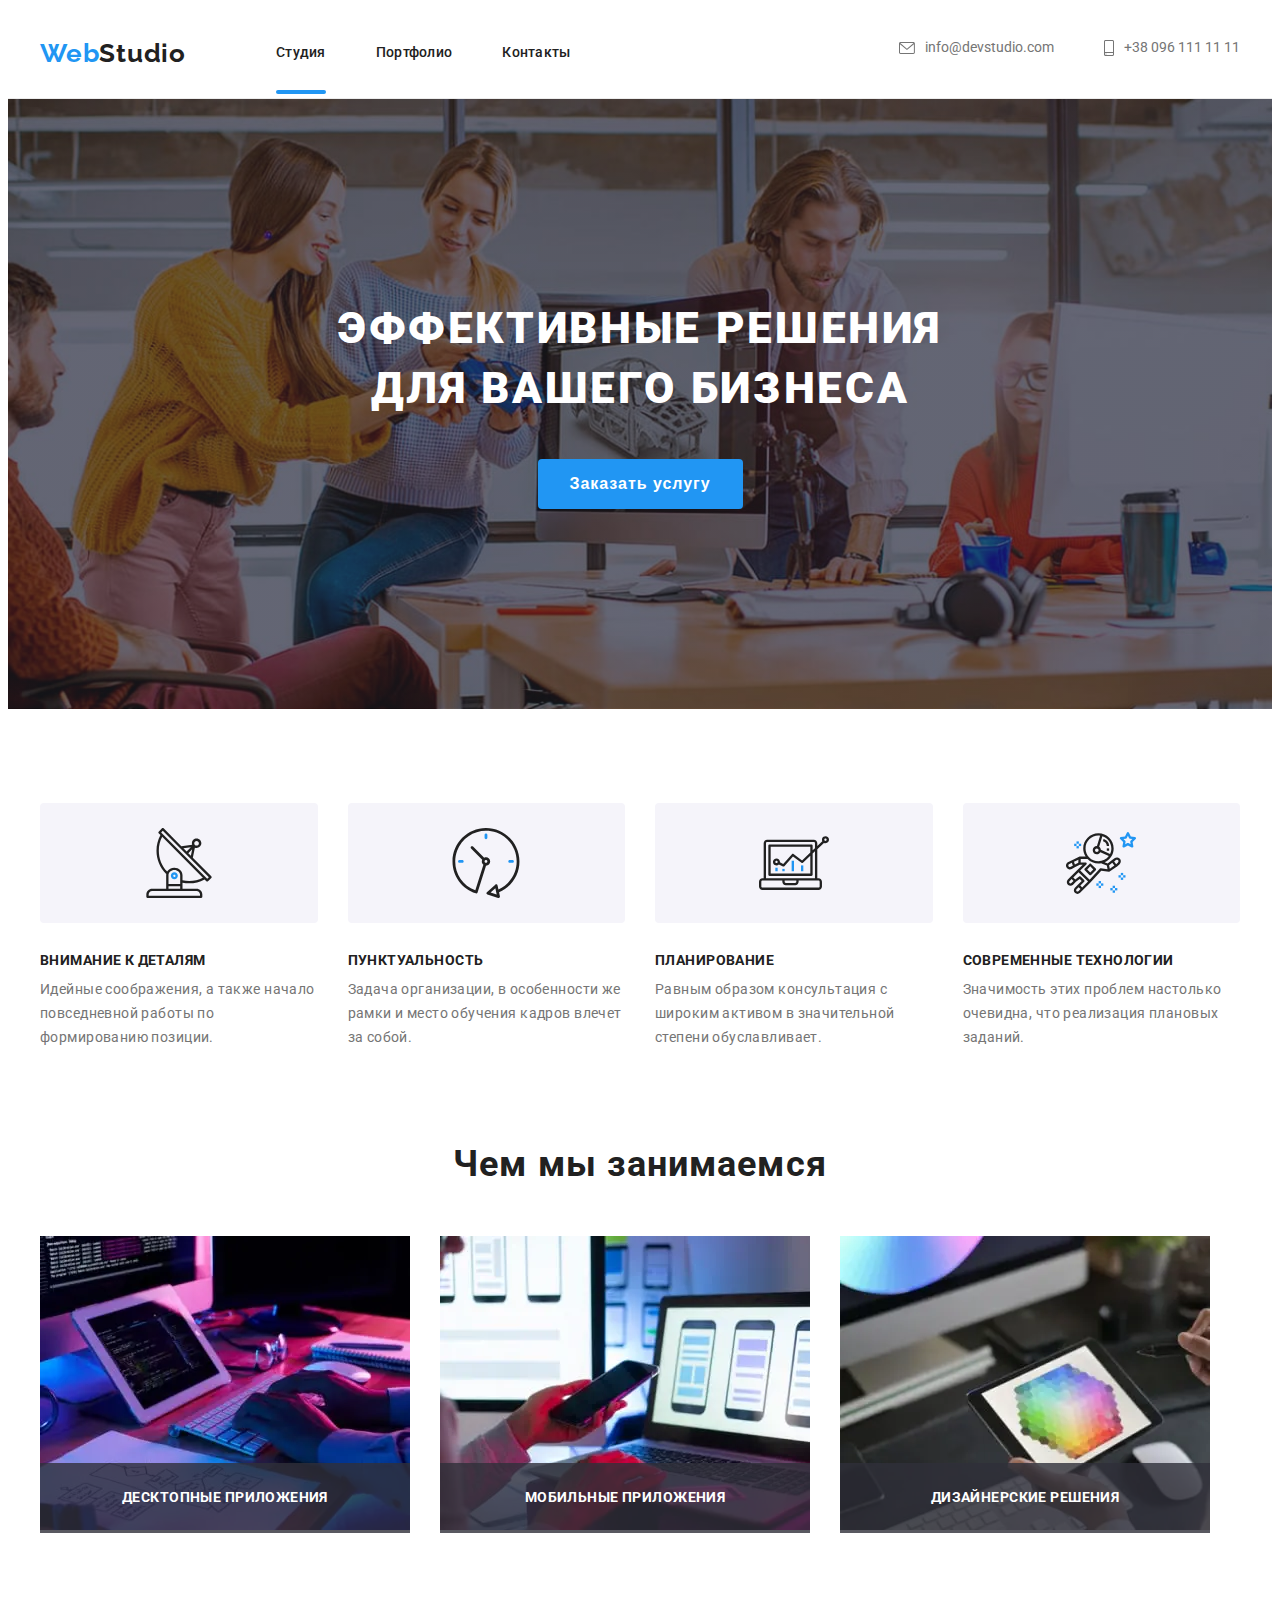
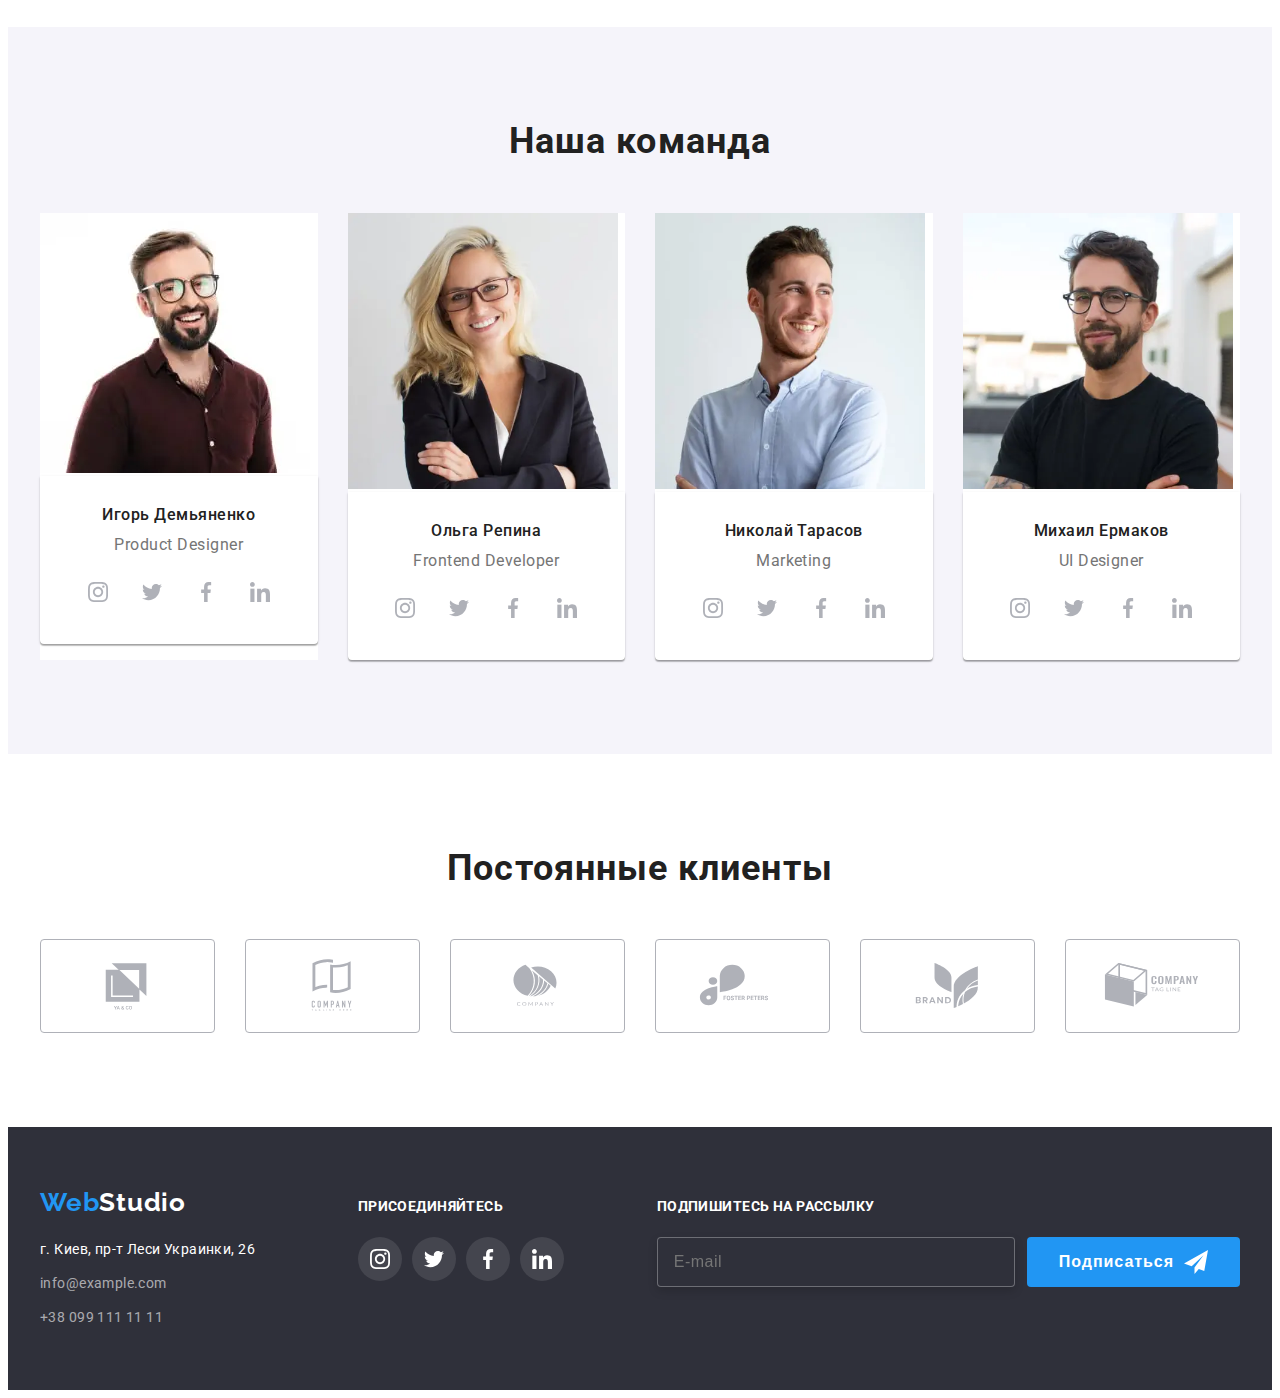
==== commit 4d5154af: "img" ====
--- a/index.html
+++ b/index.html
@@ -178,19 +178,32 @@
             <h2 class="section__title">Чем мы занимаемся</h2>
             <ul class="doing__list">
                 <li class="doing__item">
-                    <img src="images/work_1.jpg" alt="work1" width="370">
+                   
+                    <picture>
+                        <source srcset="./images/work1_desk1x-min.webp 1x, ./images/work1_desk2x-min.webp 2x" type="image/webp" />
+                        <source srcset="./images/work1_desk1x-min.jpg 1x, ./images/work1_desk2x-min.jpg 2x" type="image/jpeg" />
+                        <img src="./images/work1_desk1x-min.jpg" alt="work 1" width="370" />
+                    </picture>
                     <div class="doing__box">
                         <p class="doing__text">Десктопные приложения</p>
                     </div>
                 </li>
                 <li class="doing__item">
-                    <img src="images/work_2.jpg" alt="work2" width="370">
+                    <picture>
+                        <source srcset="./images/work2_desk1x-min.webp 1x, ./images/work2_desk2x-min.webp 2x" type="image/webp" />
+                        <source srcset="./images/work2_desk1x-min.jpg 1x,  ./images/work2_desk2x-min.jpg 2x" type="image/jpeg" />
+                        <img src="./images/work2_desk1x-min.jpg" alt="work 1" width="370" />
+                    </picture>
                     <div class="doing__box">
                         <p class="doing__text">Мобильные приложения</p>
                     </div>
                 </li>
-                <li class="doing__item">
-                    <img src="images/work_3.jpg" alt="work3" width="370">
+                <li class="doing__item"><picture>
+                    <picture>
+                        <source srcset="./images/work3_desk1x-min.webp 1x, ./images/work3_desk2x-min.webp 2x" type="image/webp" />
+                        <source srcset="./images/work3_desk1x-min.jpg 1x,  ./images/work3_desk2x-min.jpg 2x" type="image/jpeg" />
+                        <img src="./images/work3_desk1x-min.jpg" alt="work 1" width="370" />
+                    </picture>
                     <div class="doing__box">
                         <p class="doing__text">Дизайнерские решения</p>
                     </div>
@@ -204,21 +217,21 @@
             <h2 class="section__title">Наша команда</h2>
             <ul class="team">
                 <li class="team__item">
-                    <picture>
-                        <source srcset="
-                                                            ./images/igor-min.jpg   1x,
-                                                            ./images/igor-min2x.jpg 2x
-                                                        " media="(min-width: 1200px)" />
-                        <source srcset="
-                                                            ./images/igor-tab-1x.jpg 1x,
-                                                            ./images/igor-tab-2x.jpg 2x
-                                                        " media="(min-width: 768px)" />
-                        <source srcset="
-                                                            ./images/igor-mob-1x.jpg 1x,
-                                                            ./images/igor-mob-2x.jpg 2x
-                                                        " media="(min-width: 480px)" />
-                        <img src="./images/igor-min.jpg" alt="igor" class="team__img">
-                    </picture>
+                <picture>
+                    <source srcset="./images/igor_mob1x-min.webp 1x, ./images/igor_mob2x-min.webp 2x" type="image/webp" 
+                    media="(min-width: 480px) and (max-width: 767px)"/>
+                    <source srcset="./images/igor_mob1x-min.jpg 1x,  ./images/igor_mob2x-min.jpg 2x" type="image/jpeg"
+                     media="(min-width: 480px) and (max-width: 767px)"/>
+                    <source srcset="./images/igor_tab1x-min.webp 1x, ./images/igor_tab2x-min.webp 2x" type="image/webp"
+                        media="(min-width: 768px) and (max-width: 1199px)" />
+                    <source srcset="./images/igor_tab1x-min.jpg 1x,  ./images/igor_tab2x-min.jpg 2x" type="image/jpeg"
+                        media="(min-width: 768px) and (max-width: 1199px)" />
+                    <source srcset="./images/igor_desk1x-min.webp 1x, ./images/igor_desk2x-min.webp 2x" type="image/webp"
+                     media="(min-width: 1200px)"/>
+                    <source srcset="./images/igor_desk1x-min.jpg 1x,  ./images/igor_desk2x-min.jpg 2x" type="image/jpeg"
+                     media="(min-width: 1200px)"/>
+                    <img src="./images/igor_desk1x-min.jpg" alt="igor"  width="270" />
+                </picture>
                    
                     <div class="team__thumb">
                         <h3 class="team__title">Игорь Демьяненко</h3>
@@ -258,19 +271,19 @@
                 </li>
                 <li class="team__item">
                     <picture>
-                        <source srcset="
-                                            ./images/olga-min.jpg  1x,
-                                            ./images/olga-min-2x.jpg  2x
-                                        " media="(min-width: 1200px)" />
-                        <source srcset="
-                                            ./images/olga-tab-1x.jpg 1x,
-                                            ./images/olga-tab-2x.jpg 2x
-                                        " media="(min-width: 768px)" />
-                        <source srcset="
-                                            ./images/olga-mob-1x.jpg 1x,
-                                            ./images/olga-mob-2x.jpg 2x
-                                        " media="(min-width: 480px)" />
-                        <img src="./images/olga-min.jpg" alt="olga" class="team__img">
+                        <source srcset="./images/olga_mob1x-min.webp 1x, ./images/olga_mob2x-min.webp 2x" type="image/webp"
+                            media="(min-width: 480px)" />
+                        <source srcset="./images/olga_mob1x-min.jpg 1x,  ./images/olga_mob2x-min.jpg 2x" type="image/jpeg"
+                            media="(min-width: 480px)" />
+                        <source srcset="./images/olga_tab1x-min.webp 1x, ./images/olga_tab2x-min.webp 2x" type="image/webp"
+                            media="(min-width: 768px)" />
+                        <source srcset="./images/olga_tab1x-min.jpg 1x,  ./images/olga_tab2x-min.jpg 2x" type="image/jpeg"
+                            media="(min-width: 768px)" />
+                        <source srcset="./images/olga_desk1x-min.webp 1x, ./images/olga_desk2x-min.webp 2x" type="image/webp"
+                            media="(min-width: 1200px)" />
+                        <source srcset="./images/olga_desk1x-min.jpg 1x,  ./images/olga_desk2x-min.jpg 2x" type="image/jpeg"
+                            media="(min-width: 1200px)" />
+                        <img src="./images/olga_desk1x-min.jpg" alt="olga" width="270" />
                     </picture>
                    
                     <div class="team__thumb">
@@ -310,21 +323,21 @@
                     </div>
                 </li>
                 <li class="team__item">
-                    <picture>
-                        <source srcset="
-                                            ./images/nikolay-min.jpg  1x,
-                                            ./images/nikolay-min-2x.jpg 2x
-                                        " media="(min-width: 1200px)" />
-                    <source srcset="
-                                            ./images/nikolay-tab-1x.jpg 1x,
-                                            ./images/nikolay-tab-2x.jpg 2x
-                                        " media="(min-width: 768px)" />
-                    <source srcset="
-                                            ./images/nikolay-mob-1x.jpg 1x,
-                                            ./images/nikolay-mob-2x.jpg 2x
-                                        " media="(min-width: 480px)" />
-                        <img src="./images/nikolay-min.jpg" alt="nikolay" class="team__img">
-                    </picture>
+                <picture>
+                    <source srcset="./images/nikolay_mob1x-min.webp 1x, ./images/nikolay_mob2x-min.webp 2x" type="image/webp"
+                        media="(min-width: 480px)" />
+                    <source srcset="./images/nikolay_mob1x-min.jpg 1x,  ./images/nikolay_mob2x-min.jpg 2x" type="image/jpeg"
+                        media="(min-width: 480px)" />
+                    <source srcset="./images/nikolay_tab1x-min.webp 1x, ./images/nikolay_tab2x-min.webp 2x" type="image/webp"
+                        media="(min-width: 768px)" />
+                    <source srcset="./images/nikolay_tab1x-min.jpg 1x,  ./images/nikolay_tab2x-min.jpg 2x" type="image/jpeg"
+                        media="(min-width: 768px)" />
+                    <source srcset="./images/nikolay_desk1x-min.webp 1x, ./images/nikolay_desk2x-min.webp 2x" type="image/webp"
+                        media="(min-width: 1200px)" />
+                    <source srcset="./images/nikolay_desk1x-min.jpg 1x,  ./images/nikolay_desk2x-min.jpg 2x" type="image/jpeg"
+                        media="(min-width: 1200px)" />
+                    <img src="./images/nikolay_desk1x-min.jpg" alt="nikolay" width="270" />
+                </picture>
                    
                     <div class="team__thumb">
                         <h3 class="team__title">Николай Тарасов</h3>
@@ -364,19 +377,19 @@
                 </li>
                 <li class="team__item">
                     <picture>
-                        <source srcset="
-                                                    ./images/misha-min.jpg 1x,
-                                                    ./images/misha-min-2x.jpg 2x
-                                                " media="(min-width: 1200px)" />
-                        <source srcset="
-                                                    ./images/misha-tab-1x.jpg  1x,
-                                                    ./images/misha-tab-2x.jpg  2x
-                                                " media="(min-width: 768px)" />
-                        <source srcset="
-                                                    ./images/misha-mob-1x.jpg 1x,
-                                                    ./images/misha-mob-2x.jpg 2x
-                                                " media="(min-width: 480px)" />
-                    <img src="./images/misha-min.jpg" alt="misha" class="team__img">
+                        <source srcset="./images/misha_mob1x-min.webp 1x, ./images/misha_mob2x-min.webp 2x" type="image/webp"
+                            media="(min-width: 480px)" />
+                        <source srcset="./images/misha_mob1x-min.jpg 1x,  ./images/misha_mob2x-min.jpg 2x" type="image/jpeg"
+                            media="(min-width: 480px)" />
+                        <source srcset="./images/misha_tab1x-min.webp 1x, ./images/misha_tab2x-min.webp 2x" type="image/webp"
+                            media="(min-width: 768px)" />
+                        <source srcset="./images/misha_tab1x-min.jpg 1x,  ./images/misha_tab2x-min.jpg 2x" type="image/jpeg"
+                            media="(min-width: 768px)" />
+                        <source srcset="./images/misha_desk1x-min.webp 1x, ./images/misha_desk2x-min.webp 2x" type="image/webp"
+                            media="(min-width: 1200px)" />
+                        <source srcset="./images/misha_desk1x-min.jpg 1x,  ./images/misha_desk2x-min.jpg 2x" type="image/jpeg"
+                            media="(min-width: 1200px)" />
+                        <img src="./images/misha_desk1x-min.jpg" alt="misha" width="270" />
                     </picture>
                     <div class="team__thumb">
                         <h3 class="team__title">Михаил Ермаков</h3>
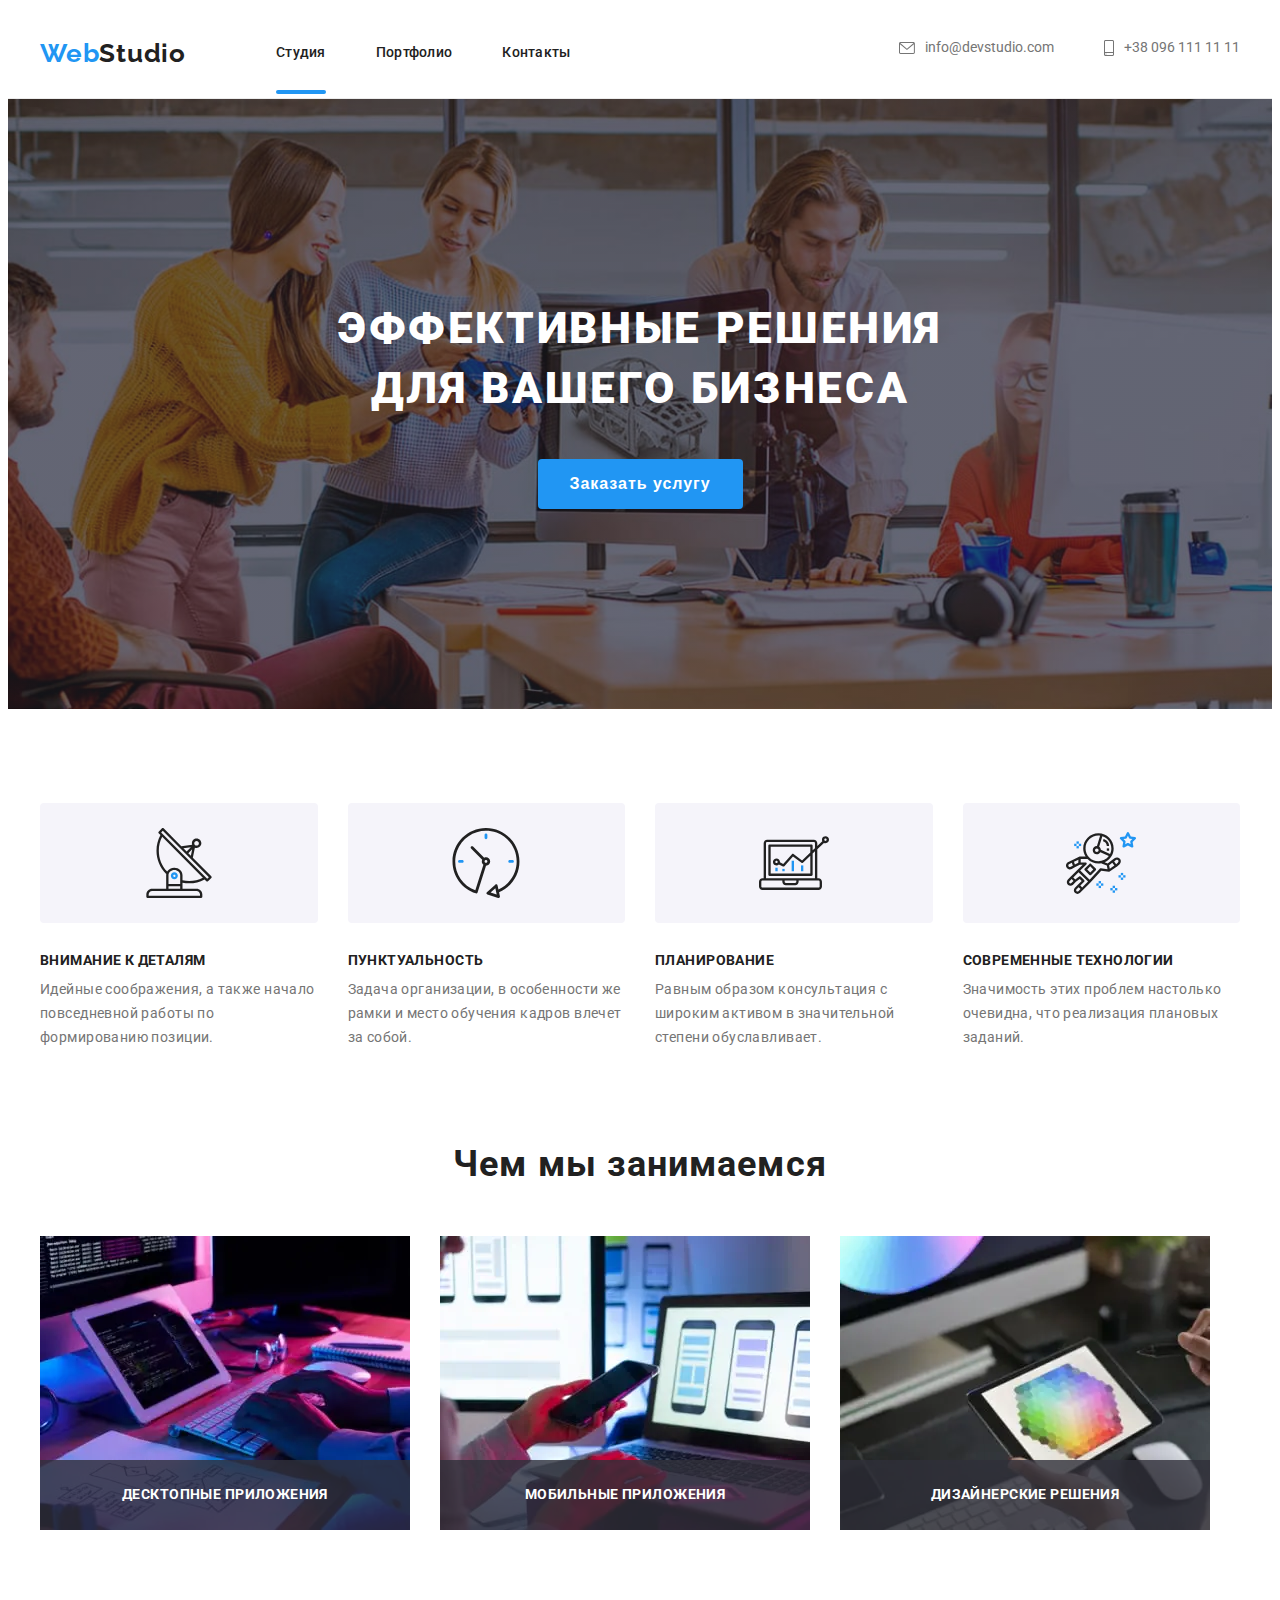
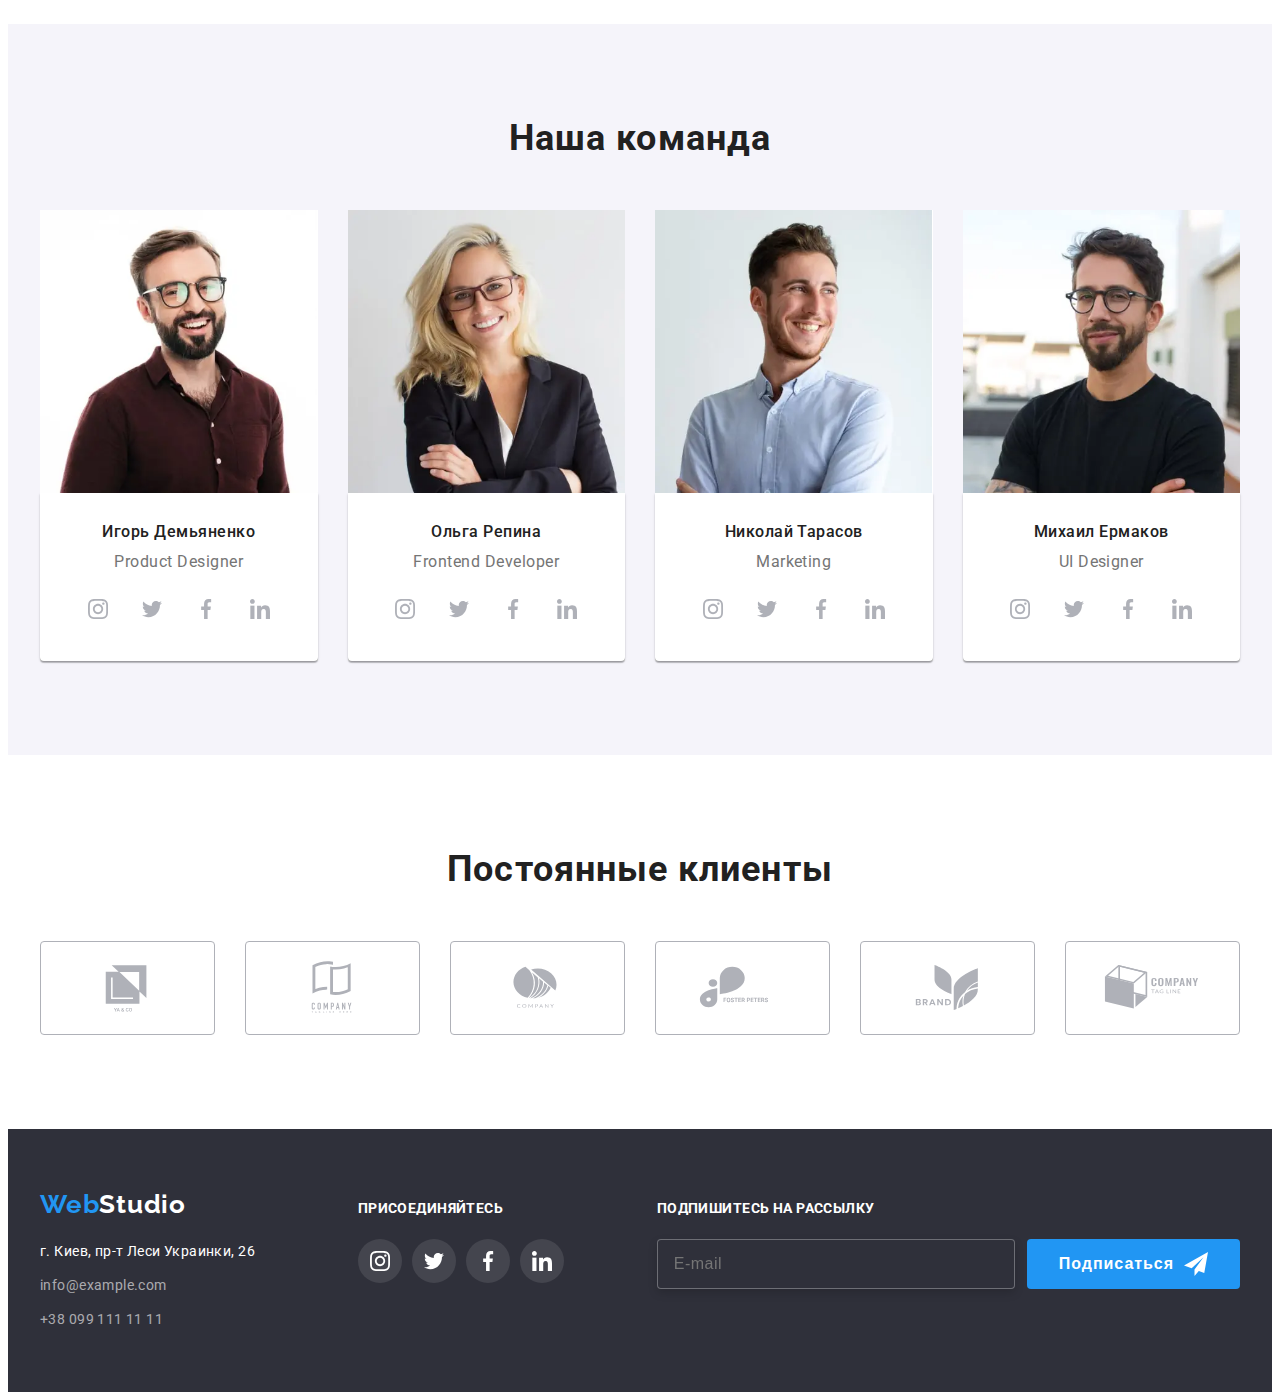
==== commit e86bfea9: "add" ====
--- a/index.html
+++ b/index.html
@@ -69,7 +69,7 @@
     </button>   
         <nav class="mobile__navigation">
             <ul class="mobile__list">
-                <li class="mobile__item"><a class="mobile__link" href="./index.html">Студия</a></li>
+                <li class="mobile__item"><a class="mobile__link mobile__link--current" href="./index.html">Студия</a></li>
                 <li class="mobile__item"><a class="mobile__link" href="./portfolio.html">Портфолио</a></li>
                 <li class="mobile__item"><a class="mobile__link" href="#">Контакты</a></li>
             </ul>
@@ -219,18 +219,18 @@
                 <li class="team__item">
                 <picture>
                     <source srcset="./images/igor_mob1x-min.webp 1x, ./images/igor_mob2x-min.webp 2x" type="image/webp" 
-                    media="(min-width: 480px) and (max-width: 767px)"/>
+                    media="(min-width: 480px)"/>
                     <source srcset="./images/igor_mob1x-min.jpg 1x,  ./images/igor_mob2x-min.jpg 2x" type="image/jpeg"
-                     media="(min-width: 480px) and (max-width: 767px)"/>
+                     media="(min-width: 480px)"/>
                     <source srcset="./images/igor_tab1x-min.webp 1x, ./images/igor_tab2x-min.webp 2x" type="image/webp"
-                        media="(min-width: 768px) and (max-width: 1199px)" />
+                        media="(min-width: 768px) " />
                     <source srcset="./images/igor_tab1x-min.jpg 1x,  ./images/igor_tab2x-min.jpg 2x" type="image/jpeg"
-                        media="(min-width: 768px) and (max-width: 1199px)" />
+                        media="(min-width: 768px)" />
                     <source srcset="./images/igor_desk1x-min.webp 1x, ./images/igor_desk2x-min.webp 2x" type="image/webp"
                      media="(min-width: 1200px)"/>
                     <source srcset="./images/igor_desk1x-min.jpg 1x,  ./images/igor_desk2x-min.jpg 2x" type="image/jpeg"
                      media="(min-width: 1200px)"/>
-                    <img src="./images/igor_desk1x-min.jpg" alt="igor"  width="270" />
+                    <img src="./images/igor_desk1x-min.jpg" alt="igor"   />
                 </picture>
                    
                     <div class="team__thumb">
@@ -283,7 +283,7 @@
                             media="(min-width: 1200px)" />
                         <source srcset="./images/olga_desk1x-min.jpg 1x,  ./images/olga_desk2x-min.jpg 2x" type="image/jpeg"
                             media="(min-width: 1200px)" />
-                        <img src="./images/olga_desk1x-min.jpg" alt="olga" width="270" />
+                        <img src="./images/olga_desk1x-min.jpg" alt="olga"  />
                     </picture>
                    
                     <div class="team__thumb">
@@ -336,7 +336,7 @@
                         media="(min-width: 1200px)" />
                     <source srcset="./images/nikolay_desk1x-min.jpg 1x,  ./images/nikolay_desk2x-min.jpg 2x" type="image/jpeg"
                         media="(min-width: 1200px)" />
-                    <img src="./images/nikolay_desk1x-min.jpg" alt="nikolay" width="270" />
+                    <img src="./images/nikolay_desk1x-min.jpg" alt="nikolay"  />
                 </picture>
                    
                     <div class="team__thumb">
@@ -389,7 +389,7 @@
                             media="(min-width: 1200px)" />
                         <source srcset="./images/misha_desk1x-min.jpg 1x,  ./images/misha_desk2x-min.jpg 2x" type="image/jpeg"
                             media="(min-width: 1200px)" />
-                        <img src="./images/misha_desk1x-min.jpg" alt="misha" width="270" />
+                        <img src="./images/misha_desk1x-min.jpg" alt="misha"  />
                     </picture>
                     <div class="team__thumb">
                         <h3 class="team__title">Михаил Ермаков</h3>
--- a/css/main.min.css
+++ b/css/main.min.css
@@ -1,2 +1,2 @@
-h1,h2,h3,p,ul{margin:0}ul{padding:0;list-style:none}a{text-decoration:none}:root{--main-text-color: #757575;--primary-first-text-color: #FFFFFF;--primary-second-text-color: #212121;--accent-color: #2196F3;--main-background-color: #FFFFFF;--primary-background-color: #2F303A;--primary-team-background-color: #F5F4FA;--main-btn-background: #2196F3;--foter-mail-color: rgba(255, 255, 255, 0.6);--icon-color: #AFB1B8}body{font-family:Roboto, sans-serif;font-size:14px;background:var(--main-background-color);color:var(--main-text-color)}.button{padding:10px 32px;margin:0 auto;display:-webkit-box;display:-ms-flexbox;display:flex;-webkit-box-pack:center;-ms-flex-pack:center;justify-content:center;-webkit-box-align:center;-ms-flex-align:center;align-items:center;font-weight:700;font-size:16px;line-height:1.87;text-decoration:none;letter-spacing:0.06em;color:var(--primary-first-text-color);background-color:var(--main-btn-background);border:transparent;border-radius:4px;cursor:pointer;-webkit-transition:background-color 250ms cubic-bezier(0.4, 0, 0.2, 1);transition:background-color 250ms cubic-bezier(0.4, 0, 0.2, 1)}.button:hover,.button:focus{background-color:var(--main-btn-background)}.container{margin:0 auto;padding-left:15px;padding-right:15px}@media screen and (min-width: 480px){.container{width:480px}}@media screen and (min-width: 768px){.container{width:768px}}@media screen and (min-width: 1200px){.container{width:1200px}}.navigation__link--current{color:var(--accent-color)}.navigation__link--current::after{content:' ';position:absolute;left:0;bottom:-1px;width:100%;height:4px;background-color:var(--accent-color);border-radius:2px}.logo{font-family:Raleway, sans-serif;font-weight:700;font-size:26px;line-height:1.19;letter-spacing:0.03em;color:var(--accent-color)}@media screen and (min-width: 768px){.logo__header{margin-right:90px}}.logo__dark{color:var(--primary-second-text-color)}.logo__light{color:var(--primary-first-text-color)}.backdrop{position:fixed;top:0;left:0;width:100%;height:100%;background-color:rgba(0,0,0,0.2);opacity:1;-webkit-transition:opacity 250ms cubic-bezier(0.4, 0, 0.2, 1);transition:opacity 250ms cubic-bezier(0.4, 0, 0.2, 1)}.backdrop.is-hidden{opacity:0;pointer-events:none}.modal{padding:40px;position:absolute;top:50%;left:50%;width:528px;height:581px;opacity:1;background-color:var(--main-background-color);-webkit-box-shadow:0px 1px 3px rgba(0,0,0,0.12),0px 1px 1px rgba(0,0,0,0.14),0px 2px 1px rgba(0,0,0,0.2);box-shadow:0px 1px 3px rgba(0,0,0,0.12),0px 1px 1px rgba(0,0,0,0.14),0px 2px 1px rgba(0,0,0,0.2);border-radius:4px;-webkit-transform:translate(-50%, -50%) scale(1);transform:translate(-50%, -50%) scale(1);-webkit-transition:-webkit-transform 250ms cubic-bezier(0.4, 0, 0.2, 1);transition:-webkit-transform 250ms cubic-bezier(0.4, 0, 0.2, 1);transition:transform 250ms cubic-bezier(0.4, 0, 0.2, 1);transition:transform 250ms cubic-bezier(0.4, 0, 0.2, 1), -webkit-transform 250ms cubic-bezier(0.4, 0, 0.2, 1)}.modal .is-hidden .modal{-webkit-transform:translate(-50%, -50%) scale(1.1);transform:translate(-50%, -50%) scale(1.1);opacity:0}.section{padding:60px 0}@media screen and (min-width: 1200px){.section{padding:94px 0}}.section__title{margin-bottom:30px;font-weight:700;font-size:28px;line-height:1.14;text-align:center;letter-spacing:0.03em;color:var(--primary-second-text-color)}@media screen and (min-width: 1200px){.section__title{margin-bottom:50px;font-size:36px;line-height:1.16}}.social{display:-webkit-box;display:-ms-flexbox;display:flex;-webkit-box-pack:center;-ms-flex-pack:center;justify-content:center}.social__item:not(:last-child){margin-right:10px}.social__link{display:-webkit-box;display:-ms-flexbox;display:flex;width:44px;height:44px;-webkit-box-align:center;-ms-flex-align:center;align-items:center;-webkit-box-pack:center;-ms-flex-pack:center;justify-content:center;border-radius:50%;color:var(--icon-color);-webkit-transition:background-color 250ms cubic-bezier(0.4, 0, 0.2, 1),color 250ms cubic-bezier(0.4, 0, 0.2, 1);transition:background-color 250ms cubic-bezier(0.4, 0, 0.2, 1),color 250ms cubic-bezier(0.4, 0, 0.2, 1)}.social__link:hover,.social__link:focus{background-color:var(--accent-color);color:var(--primary-first-text-color)}.social__icon{fill:currentColor}.visually-hidden{position:absolute;white-space:nowrap;width:1px;height:1px;overflow:hidden;border:0;padding:0;clip:rect(0 0 0 0);-webkit-clip-path:inset(50%);clip-path:inset(50%);margin:-1px}.clients{display:-webkit-box;display:-ms-flexbox;display:flex;-ms-flex-wrap:wrap;flex-wrap:wrap;margin:-15px}.clients__item{margin:15px;-ms-flex-preferred-size:calc((100% - 60px) / 2);flex-basis:calc((100% - 60px) / 2)}@media screen and (min-width: 768px){.clients__item{-ms-flex-preferred-size:calc((100% - 90px) / 3);flex-basis:calc((100% - 90px) / 3)}}@media screen and (min-width: 1200px){.clients__item{-ms-flex-preferred-size:calc((100% - 180px) / 6);flex-basis:calc((100% - 180px) / 6)}}.clients__link{display:-webkit-box;display:-ms-flexbox;display:flex;height:92px;-webkit-box-align:center;-ms-flex-align:center;align-items:center;-webkit-box-pack:center;-ms-flex-pack:center;justify-content:center;border:1px solid var(--icon-color);border-radius:4px;color:var(--icon-color);-webkit-transition:color 250ms cubic-bezier(0.4, 0, 0.2, 1),border 250ms cubic-bezier(0.4, 0, 0.2, 1);transition:color 250ms cubic-bezier(0.4, 0, 0.2, 1),border 250ms cubic-bezier(0.4, 0, 0.2, 1)}.clients__link:hover,.clients__link:focus{color:var(--accent-color);border:1px solid var(--accent-color)}.clients__icon{fill:currentColor}@media screen and (min-width: 768px){.details{display:-webkit-box;display:-ms-flexbox;display:flex;-ms-flex-wrap:wrap;flex-wrap:wrap;margin:-15px}}.details__title{margin-bottom:10px;font-weight:700;font-size:14px;line-height:1.14;letter-spacing:0.03em;text-transform:uppercase;text-align:center;color:var(--primary-second-text-color)}@media screen and (min-width: 768px){.details__title{text-align-last:left}}.details__text{font-weight:400;line-height:1.71;letter-spacing:0.03em}@media screen and (min-width: 768px){.details__item{margin:15px;-ms-flex-preferred-size:calc((100% - 60px) / 2);flex-basis:calc((100% - 60px) / 2)}}@media screen and (max-width: 767px){.details__item:not(:last-child){margin-bottom:30px}}@media screen and (min-width: 1200px){.details__item{-ms-flex-preferred-size:calc((100% - 120px) / 4);flex-basis:calc((100% - 120px) / 4)}}.details__box{margin-bottom:30px;display:-webkit-box;display:-ms-flexbox;display:flex;height:120px;-webkit-box-align:center;-ms-flex-align:center;align-items:center;-webkit-box-pack:center;-ms-flex-pack:center;justify-content:center;background-color:var(--primary-team-background-color);border-radius:4px}.details__icon{width:70px;height:70px}.doing{display:none}@media screen and (min-width: 1200px){.doing{padding-top:0;display:block}}.doing__list{display:-webkit-box;display:-ms-flexbox;display:flex}.doing__item{position:relative}.doing__item:not(:last-child){margin-right:30px;position:relative}.doing__box{position:absolute;bottom:0;left:0;display:-webkit-box;display:-ms-flexbox;display:flex;-webkit-box-pack:center;-ms-flex-pack:center;justify-content:center;-webkit-box-align:center;-ms-flex-align:center;align-items:center;width:100%;height:70px;background:rgba(47,48,58,0.8)}.doing__text{font-weight:700;font-size:14px;line-height:1.14;text-align:center;letter-spacing:0.03em;text-transform:uppercase;color:var(--primary-first-text-color)}.filter{display:-webkit-box;display:-ms-flexbox;display:flex;-webkit-box-pack:center;-ms-flex-pack:center;justify-content:center;margin-bottom:30px}@media screen and (min-width: 480px){.filter{-ms-flex-wrap:wrap;flex-wrap:wrap}}@media screen and (max-width: 767px){.filter__item{margin-top:15px}}.filter__item:not(:last-child){margin-right:8px}.filter__btn{padding:6px 22px;font-weight:500;font-size:16px;line-height:1.62;text-align:center;letter-spacing:0.03em;color:var(--primary-second-text-color);background:var(--primary-team-background-color);border-radius:4px;border-style:none;-webkit-transition:color 250ms cubic-bezier(0.4, 0, 0.2, 1),background-color 250ms cubic-bezier(0.4, 0, 0.2, 1),-webkit-box-shadow 250ms cubic-bezier(0.4, 0, 0.2, 1);transition:color 250ms cubic-bezier(0.4, 0, 0.2, 1),background-color 250ms cubic-bezier(0.4, 0, 0.2, 1),-webkit-box-shadow 250ms cubic-bezier(0.4, 0, 0.2, 1);transition:color 250ms cubic-bezier(0.4, 0, 0.2, 1),background-color 250ms cubic-bezier(0.4, 0, 0.2, 1),box-shadow 250ms cubic-bezier(0.4, 0, 0.2, 1);transition:color 250ms cubic-bezier(0.4, 0, 0.2, 1),background-color 250ms cubic-bezier(0.4, 0, 0.2, 1),box-shadow 250ms cubic-bezier(0.4, 0, 0.2, 1),-webkit-box-shadow 250ms cubic-bezier(0.4, 0, 0.2, 1);cursor:pointer}.filter__btn:hover,.filter__btn:focus{color:var(--primary-first-text-color);background:var(--accent-color);-webkit-box-shadow:0px 3px 1px rgba(0,0,0,0.1),0px 1px 2px rgba(0,0,0,0.08),0px 2px 2px rgba(0,0,0,0.12);box-shadow:0px 3px 1px rgba(0,0,0,0.1),0px 1px 2px rgba(0,0,0,0.08),0px 2px 2px rgba(0,0,0,0.12)}@media screen and (min-width: 1200px){.footer__form{display:-webkit-box;display:-ms-flexbox;display:flex}}.footer__form--input{padding:15px 0 15px 16px;width:100%;height:50px;font-weight:400;font-size:16px;line-height:1.25;-webkit-box-align:center;-ms-flex-align:center;align-items:center;letter-spacing:0.03em;color:rgba(255,255,255,0.6);border:1px solid rgba(255,255,255,0.3);-webkit-box-sizing:border-box;box-sizing:border-box;-webkit-filter:drop-shadow(0px 4px 4px rgba(0,0,0,0.15));filter:drop-shadow(0px 4px 4px rgba(0,0,0,0.15));background-color:var(--primary-background-color);border-radius:4px;-webkit-transition:border-color 250ms cubic-bezier(0.4, 0, 0.2, 1);transition:border-color 250ms cubic-bezier(0.4, 0, 0.2, 1)}@media screen and (min-width: 768px) and (max-width: 1199px){.footer__form--input{width:450px}}@media screen and (max-width: 1199px){.footer__form--input{margin-bottom:20px}}@media screen and (min-width: 1200px){.footer__form--input{width:358px;margin-right:12px}}.footer__form--input:focus{border-color:var(--accent-color);outline:none}.footer__form--icon{margin-left:10px;width:24px;height:24px;fill:currentColor}.footer{background-color:var(--primary-background-color);padding:60px 0}@media screen and (min-width: 768px){.footer__container{display:-webkit-box;display:-ms-flexbox;display:flex;-webkit-box-align:baseline;-ms-flex-align:baseline;align-items:baseline}}@media screen and (min-width: 768px) and (max-width: 1199px){.footer__container{-ms-flex-wrap:wrap;flex-wrap:wrap;-ms-flex-pack:distribute;justify-content:space-around}}.footer__logo{margin-bottom:20px}.footer__adress{margin-top:20px;font-style:normal}.footer__second--adress{font-style:normal;font-weight:400;line-height:1.71;letter-spacing:0.03em;color:var(--primary-first-text-color)}.footer__item:not(:last-child){margin-bottom:10px}.footer__icon--style{background:rgba(255,255,255,0.1);color:var(--primary-first-text-color);border-radius:50%}.footer__contacts{font-weight:400;line-height:1.71;letter-spacing:0.03em;color:var(--foter-mail-color)}.footer__text{margin-bottom:20px;font-weight:700;font-size:14px;line-height:1.42;letter-spacing:0.03em;text-transform:uppercase;color:var(--primary-first-text-color)}@media screen and (max-width: 1199px){.footer__box{text-align:center}}@media screen and (max-width: 767px){.footer__box:first-child{margin-bottom:60px}}@media screen and (min-width: 1200px){.footer__box:first-child{margin-right:70px;-webkit-box-flex:1;-ms-flex-positive:1;flex-grow:1}}@media screen and (max-width: 767px){.footer__box:nth-child(2){margin-bottom:60px;-webkit-box-flex:2;-ms-flex-positive:2;flex-grow:2}}@media screen and (min-width: 1200px){.footer__box:nth-child(2){margin-right:93px}}@media screen and (min-width: 768px) and (max-width: 1199px){.footer__box:nth-child(3){margin-top:60px;-webkit-box-flex:2;-ms-flex-positive:2;flex-grow:2}}@media screen and (min-width: 768px){.gallery{display:-webkit-box;display:-ms-flexbox;display:flex;-ms-flex-wrap:wrap;flex-wrap:wrap;margin:-15px}}@media screen and (min-width: 480px) and (max-width: 767px){.gallery__item{width:450px;height:404px}}@media screen and (min-width: 768px){.gallery__item{-ms-flex-preferred-size:calc(100% / 2 - 30px);flex-basis:calc(100% / 2 - 30px);height:440px;margin:15px}}@media screen and (min-width: 1200px){.gallery__item{-ms-flex-preferred-size:calc(100% / 3 - 30px);flex-basis:calc(100% / 3 - 30px);height:404px}}@media screen and (max-width: 767px){.gallery__item:not(:last-child){margin-bottom:30px}}.gallery__item .gallery__box{position:relative;overflow:hidden}@media screen and (min-width: 768px) and (max-width: 1199px){.gallery__item .gallery__box{-webkit-box-flex:1;-ms-flex-positive:1;flex-grow:1}}.gallery__item .gallery__img{display:block}@media screen and (min-width: 768px) and (max-width: 1199px){.gallery__item .gallery__img{width:354px}}@media screen and (min-width: 1200px){.gallery__item .gallery__img{width:370px}}.gallery__item .gallery__overlay{position:absolute;bottom:0;left:0;width:100%;height:100%;background-color:rgba(33,150,243,0.9);-webkit-transform:translateY(101%);transform:translateY(101%);-webkit-transition:-webkit-transform 250ms cubic-bezier(0.4, 0, 0.2, 1);transition:-webkit-transform 250ms cubic-bezier(0.4, 0, 0.2, 1);transition:transform 250ms cubic-bezier(0.4, 0, 0.2, 1);transition:transform 250ms cubic-bezier(0.4, 0, 0.2, 1), -webkit-transform 250ms cubic-bezier(0.4, 0, 0.2, 1)}.gallery__box:hover .gallery__item .gallery__overlay,.gallery__box:focus .gallery__item .gallery__overlay{-webkit-transform:translateY(0);transform:translateY(0)}.gallery__item .gallery__overlay-text{padding:63px 24px;position:absolute;font-style:400;font-weight:normal;font-size:18px;line-height:1.56;letter-spacing:0.03em;color:var(--primary-first-text-color)}.gallery__item .gallery__trumb{padding:20px 24px;background-color:var(--main-background-color);border:1px solid #eeeeee}.gallery__item .gallery__title{margin-bottom:8px;font-weight:700;font-size:18px;line-height:2.11;letter-spacing:0.06em;color:var(--primary-second-text-color)}.gallery__item .gallery__text{font-weight:400;font-size:16px;line-height:1.87;letter-spacing:0.03em}.gallery__item .gallery__link{display:block;color:var(--primary-second-text-color);-webkit-transition:-webkit-box-shadow 250ms cubic-bezier(0.4, 0, 0.2, 1);transition:-webkit-box-shadow 250ms cubic-bezier(0.4, 0, 0.2, 1);transition:box-shadow 250ms cubic-bezier(0.4, 0, 0.2, 1);transition:box-shadow 250ms cubic-bezier(0.4, 0, 0.2, 1), -webkit-box-shadow 250ms cubic-bezier(0.4, 0, 0.2, 1)}@media screen and (min-width: 768px) and (max-width: 1199px){.gallery__item .gallery__link{display:-webkit-box;display:-ms-flexbox;display:flex;-webkit-box-orient:vertical;-webkit-box-direction:normal;-ms-flex-direction:column;flex-direction:column;height:100%}}.gallery__item .gallery__link:hover,.gallery__item .gallery__link:focus{-webkit-box-shadow:0px 1px 1px rgba(0,0,0,0.12),0px 4px 4px rgba(0,0,0,0.06),1px 4px 6px rgba(0,0,0,0.16);box-shadow:0px 1px 1px rgba(0,0,0,0.12),0px 4px 4px rgba(0,0,0,0.06),1px 4px 6px rgba(0,0,0,0.16)}.gallery__item .gallery__link:hover .gallery__overlay,.gallery__item .gallery__link:focus .gallery__overlay{-webkit-transform:translateY(0);transform:translateY(0)}.header{border-bottom:1px solid #ececec}.header__container{display:-webkit-box;display:-ms-flexbox;display:flex;-webkit-box-align:center;-ms-flex-align:center;align-items:center}.navigation{display:none}@media screen and (min-width: 768px){.navigation{display:-webkit-box;display:-ms-flexbox;display:flex;-webkit-box-align:center;-ms-flex-align:center;align-items:center}}@media screen and (min-width: 768px){.navigation__list{display:-webkit-box;display:-ms-flexbox;display:flex;margin-left:auto}}@media screen and (min-width: 768px){.navigation__item:not(:last-child){margin-right:50px}}.navigation__link{position:relative;display:block;font-weight:500;line-height:1.14;letter-spacing:0.02em;color:var(--primary-second-text-color);-webkit-transition:color 250ms cubic-bezier(0.4, 0, 0.2, 1);transition:color 250ms cubic-bezier(0.4, 0, 0.2, 1)}@media screen and (min-width: 768px){.navigation__link{padding:32px 0}}.navigation__link:hover,.navigation__link:focus{color:var(--accent-color)}.contacts{display:none;margin-left:auto}@media screen and (min-width: 768px){.contacts{display:block}}@media screen and (min-width: 1200px){.contacts{display:-webkit-box;display:-ms-flexbox;display:flex;margin-left:auto}}@media screen and (min-width: 768px){.contacts__item:not(:last-child){margin-bottom:10px}}@media screen and (min-width: 1200px){.contacts__item:not(:last-child){margin-right:50px}}.contacts__link{display:-webkit-box;display:-ms-flexbox;display:flex;-webkit-box-align:center;-ms-flex-align:center;align-items:center;color:var(--main-text-color);-webkit-transition:color 250ms cubic-bezier(0.4, 0, 0.2, 1);transition:color 250ms cubic-bezier(0.4, 0, 0.2, 1)}@media screen and (min-width: 768px){.contacts__link{font-size:12px;line-height:1.16}}@media screen and (min-width: 1200px){.contacts__link{padding-top:32px;padding-bottom:32px;font-size:14px;line-height:1.14}}.contacts__link:hover,.contacts__link:focus{color:var(--accent-color)}.contacts__icon{margin-right:10px;fill:currentColor}.hero{padding:118px 0;margin:0 auto;background-color:var(--primary-background-color);background-repeat:no-repeat;background-size:cover;background-position:center}@media screen and (min-width: 100px){.hero{background-color:var(--primary-background-color);background-image:-webkit-gradient(linear, left top, right top, from(rgba(47,48,58,0.4)), to(rgba(47,48,58,0.4))),url(../images/hero-background-mob-1x.jpg);background-image:linear-gradient(to right, rgba(47,48,58,0.4), rgba(47,48,58,0.4)),url(../images/hero-background-mob-1x.jpg)}}@media screen and (min-width: 100px) and (min-device-pixel-ratio: 2), screen and (min-width: 100px) and (-webkit-min-device-pixel-ratio: 2), screen and (min-width: 100px) and (min-resolution: 192dpi), screen and (min-width: 100px) and (min-resolution: 2dppx){.hero{background-color:var(--primary-background-color);background-image:-webkit-gradient(linear, left top, right top, from(rgba(47,48,58,0.4)), to(rgba(47,48,58,0.4))),url(../images/hero-background-mob-2px.jpg);background-image:linear-gradient(to right, rgba(47,48,58,0.4), rgba(47,48,58,0.4)),url(../images/hero-background-mob-2px.jpg)}}@media screen and (min-width: 768px){.hero{background-color:var(--primary-background-color);background-image:-webkit-gradient(linear, left top, right top, from(rgba(47,48,58,0.4)), to(rgba(47,48,58,0.4))),url(../images/hero-background-tab-1x.jpg);background-image:linear-gradient(to right, rgba(47,48,58,0.4), rgba(47,48,58,0.4)),url(../images/hero-background-tab-1x.jpg)}}@media screen and (min-width: 768px) and (min-device-pixel-ratio: 2), screen and (min-width: 768px) and (-webkit-min-device-pixel-ratio: 2), screen and (min-width: 768px) and (min-resolution: 192dpi), screen and (min-width: 768px) and (min-resolution: 2dppx){.hero{background-color:var(--primary-background-color);background-image:-webkit-gradient(linear, left top, right top, from(rgba(47,48,58,0.4)), to(rgba(47,48,58,0.4))),url(../images/hero-background-tab-2x.jpg);background-image:linear-gradient(to right, rgba(47,48,58,0.4), rgba(47,48,58,0.4)),url(../images/hero-background-tab-2x.jpg)}}@media screen and (min-width: 1200px){.hero{padding:200px 0;margin:0 auto;max-width:1600px;background-color:var(--primary-background-color);background-image:-webkit-gradient(linear, left top, right top, from(rgba(47,48,58,0.4)), to(rgba(47,48,58,0.4))),url(../images/hero-background-min.jpg);background-image:linear-gradient(to right, rgba(47,48,58,0.4), rgba(47,48,58,0.4)),url(../images/hero-background-min.jpg)}}@media screen and (min-width: 1200px) and (min-device-pixel-ratio: 2), screen and (min-width: 1200px) and (-webkit-min-device-pixel-ratio: 2), screen and (min-width: 1200px) and (min-resolution: 192dpi), screen and (min-width: 1200px) and (min-resolution: 2dppx){.hero{background-color:var(--primary-background-color);background-image:-webkit-gradient(linear, left top, right top, from(rgba(47,48,58,0.4)), to(rgba(47,48,58,0.4))),url(../images/hero-backround-min-2x.jpg);background-image:linear-gradient(to right, rgba(47,48,58,0.4), rgba(47,48,58,0.4)),url(../images/hero-backround-min-2x.jpg)}}.hero__container{display:-webkit-box;display:-ms-flexbox;display:flex;-webkit-box-orient:vertical;-webkit-box-direction:normal;-ms-flex-direction:column;flex-direction:column;-webkit-box-align:center;-ms-flex-align:center;align-items:center}.hero__title{margin-bottom:40px;font-weight:900;font-size:26px;line-height:1.62;text-align:center;letter-spacing:0.06em;text-transform:uppercase;color:var(--primary-first-text-color)}@media screen and (min-width: 1200px){.hero__title{font-size:44px;line-height:1.36}}.modal__btn{position:absolute;display:-webkit-box;display:-ms-flexbox;display:flex;top:8px;right:8px;width:30px;height:30px;-webkit-box-align:center;-ms-flex-align:center;align-items:center;-webkit-box-pack:center;-ms-flex-pack:center;justify-content:center;color:#000000;background-color:var(--main-background-color);border:1px solid rgba(0,0,0,0.1);border-radius:50%;-webkit-transition:background-color 250ms cubic-bezier(0.4, 0, 0.2, 1);transition:background-color 250ms cubic-bezier(0.4, 0, 0.2, 1);cursor:pointer}.modal__icon{fill:currentColor;width:11px;height:11px}.modal__form--text{margin-bottom:12px;font-weight:700;font-size:20px;line-height:1.15;text-align:center;letter-spacing:0.03em;color:var(--primary-second-text-color)}textarea{resize:none}.modal__form--field{margin:4px 0 0 0;position:relative;display:block;font-size:12px;line-height:1.16;letter-spacing:0.01em;color:#757575}.modal__form--field:last-of-type(2){margin:0 0 20px 0}.modal__form--wrapper{margin:4px 0 0 0;position:relative;display:block}.modal__form--input,.modal__form--textarea{display:block;width:100%;height:40px;border:1px solid rgba(33,33,33,0.2);-webkit-box-sizing:border-box;box-sizing:border-box;border-radius:4px;-webkit-transition:border 250ms cubic-bezier(0.4, 0, 0.2, 1);transition:border 250ms cubic-bezier(0.4, 0, 0.2, 1)}.modal__form--input{padding-left:42px;padding-right:15px}.modal__form--icon{position:absolute;top:11px;left:12px;display:inline-block;color:var(--primary-second-text-color);width:18px;height:18px;-webkit-transition:fill 250ms cubic-bezier(0.4, 0, 0.2, 1);transition:fill 250ms cubic-bezier(0.4, 0, 0.2, 1)}.modal__form--input:focus ~ .modal__form--icon{fill:var(--accent-color)}.modal__form--input:focus,.modal__form--textarea:focus{border-color:var(--accent-color);outline:none}.modal__form--textarea{margin-bottom:20px;padding:16px 12px;height:120px;resize:none}.modal__form--textarea::-webkit-input-placeholder{font-weight:400;font-size:12px;line-height:1.16;letter-spacing:0.01em;color:rgba(117,117,117,0.5)}.modal__form--textarea:-ms-input-placeholder{font-weight:400;font-size:12px;line-height:1.16;letter-spacing:0.01em;color:rgba(117,117,117,0.5)}.modal__form--textarea::-ms-input-placeholder{font-weight:400;font-size:12px;line-height:1.16;letter-spacing:0.01em;color:rgba(117,117,117,0.5)}.modal__form--textarea::placeholder{font-weight:400;font-size:12px;line-height:1.16;letter-spacing:0.01em;color:rgba(117,117,117,0.5)}.modal__checkbox--label{margin-bottom:30px;display:-webkit-box;display:-ms-flexbox;display:flex;-webkit-box-pack:center;-ms-flex-pack:center;justify-content:center;-webkit-box-align:center;-ms-flex-align:center;align-items:center}.modal__checkbox--icon{margin-right:7px;width:16px;height:15px;border:2px solid var(--primary-second-text-color);border-radius:2px;-webkit-transition:border 250ms cubic-bezier(0.4, 0, 0.2, 1),background-color 250ms cubic-bezier(0.4, 0, 0.2, 1);transition:border 250ms cubic-bezier(0.4, 0, 0.2, 1),background-color 250ms cubic-bezier(0.4, 0, 0.2, 1)}.modal__checkbox--input:focus+.modal__checkbox--icon{outline:1px solid var(--accent-color)}.modal__checkbox--input:checked+.modal__checkbox--icon{background-color:var(--accent-color);border-color:var(--accent-color)}.modal__checkbox--text,.modal__checkbox--link{font-weight:normal;font-size:14px;line-height:1.71;letter-spacing:0.03em;color:#757575}.modal__checkbox--link{color:var(--accent-color);text-decoration:underline}.modal__submit--btn{padding:10px 55px}.section--other-background{background-color:var(--primary-team-background-color)}@media screen and (min-width: 768px){.team{display:-webkit-box;display:-ms-flexbox;display:flex}}@media screen and (min-width: 768px) and (max-width: 1199px){.team{display:-webkit-box;display:-ms-flexbox;display:flex;-ms-flex-wrap:wrap;flex-wrap:wrap;margin:-15px}}.team__item{background-color:var(--main-background-color)}@media screen and (min-width: 768px) and (max-width: 1199px){.team__item{-ms-flex-preferred-size:calc((100% - 60px) / 2);flex-basis:calc((100% - 60px) / 2);margin:15px}}@media screen and (min-width: 1200px){.team__item{-ms-flex-preferred-size:calc((100% - 90px) / 4);flex-basis:calc((100% - 90px) / 4)}}@media screen and (max-width: 767px){.team__item:not(:last-child){margin-bottom:30px}}@media screen and (min-width: 1200px){.team__item:not(:last-child){margin-right:30px}}@media screen and (min-width: 768px){.team__img{width:354px;height:374px}}@media screen and (min-width: 1200px){.team__img{width:270px;height:260px}}.team__thumb{padding:30px 0;-webkit-box-shadow:0px 1px 3px rgba(0,0,0,0.12),0px 1px 1px rgba(0,0,0,0.14),0px 2px 1px rgba(0,0,0,0.2);box-shadow:0px 1px 3px rgba(0,0,0,0.12),0px 1px 1px rgba(0,0,0,0.14),0px 2px 1px rgba(0,0,0,0.2);border-radius:0px 0px 4px 4px}.team__title{margin-bottom:10px;font-weight:500;font-size:16px;line-height:1.18;text-align:center;letter-spacing:0.03em;color:var(--primary-second-text-color)}.team__text{margin-bottom:16px;font-weight:400;font-size:16px;line-height:19px;text-align:center;letter-spacing:0.03em}.mobile-menu{position:fixed;top:0;left:0;width:100vw;height:100vh;padding:48px 40px;background-color:var(--main-background-color);-webkit-transform:translateX(100%);transform:translateX(100%);-webkit-transition:-webkit-transform 250ms cubic-bezier(0.4, 0, 0.2, 1);transition:-webkit-transform 250ms cubic-bezier(0.4, 0, 0.2, 1);transition:transform 250ms cubic-bezier(0.4, 0, 0.2, 1);transition:transform 250ms cubic-bezier(0.4, 0, 0.2, 1), -webkit-transform 250ms cubic-bezier(0.4, 0, 0.2, 1)}.mobile-menu .mobile__container{height:100%;display:-webkit-box;display:-ms-flexbox;display:flex;-webkit-box-orient:vertical;-webkit-box-direction:normal;-ms-flex-direction:column;flex-direction:column}.mobile-menu.is-open{-webkit-transform:translateY(0);transform:translateY(0)}.open-menu-btn{margin-left:auto;display:block;background-color:var(--main-background-color);border:none;cursor:pointer;-webkit-transition:color 250ms cubic-bezier(0.4, 0, 0.2, 1);transition:color 250ms cubic-bezier(0.4, 0, 0.2, 1)}@media screen and (min-width: 768px){.open-menu-btn{display:none}}.open-menu-btn:focus,.open-menu-btn:hover{color:var(--accent-color)}.mobile__icon{fill:currentColor}.mobile__menu--bottom{margin-top:auto}.mobile__item:not(:last-child){margin-bottom:32px}.mobile__link{display:block;font-weight:500;font-size:40px;line-height:1.17;letter-spacing:0.02em;color:var(--primary-second-text-color);cursor:pointer}.mobile__link:hover,.mobile__link:focus{color:var(--accent-color)}.mobile__contacts{margin-top:auto;margin-bottom:64px;font-weight:500}.mobile__contacts--item:not(:last-child){margin-bottom:32px}.mobile__contacts--link{font-size:34px;line-height:1.17;letter-spacing:0.02em;color:var(--accent-color)}.mobile__contacts--link-dark{font-size:24px;line-height:1.17;letter-spacing:0.02em;color:#757575}.mobile__social{display:-webkit-box;display:-ms-flexbox;display:flex}.mobile__social--item{display:-webkit-box;display:-ms-flexbox;display:flex}.mobile__social--item:not(:last-child){margin-right:20px}.mobile__social--link{display:-webkit-box;display:-ms-flexbox;display:flex;font-weight:500;font-size:18px;line-height:1.22px;letter-spacing:0.02em;color:var(--accent-color)}.close-menu-btn{position:absolute;display:-webkit-box;display:-ms-flexbox;display:flex;margin-bottom:8px;top:10px;right:15px;width:40px;height:40px;-webkit-box-align:center;-ms-flex-align:center;align-items:center;-webkit-box-pack:center;-ms-flex-pack:center;justify-content:center;color:#000000;background-color:var(--main-background-color);border:1px solid rgba(0,0,0,0.1);border-radius:50%;-webkit-transition:color 250ms cubic-bezier(0.4, 0, 0.2, 1);transition:color 250ms cubic-bezier(0.4, 0, 0.2, 1);cursor:pointer}.close-menu-btn:focus,.close-menu-btn:hover{color:var(--accent-color)}
+h1,h2,h3,p,ul{margin:0}ul{padding:0;list-style:none}a{text-decoration:none}img{display:block;max-width:100%;height:auto}:root{--main-text-color: #757575;--primary-first-text-color: #FFFFFF;--primary-second-text-color: #212121;--accent-color: #2196F3;--main-background-color: #FFFFFF;--primary-background-color: #2F303A;--primary-team-background-color: #F5F4FA;--main-btn-background: #2196F3;--foter-mail-color: rgba(255, 255, 255, 0.6);--icon-color: #AFB1B8}body{font-family:Roboto, sans-serif;font-size:14px;background:var(--main-background-color);color:var(--main-text-color)}.button{padding:10px 32px;margin:0 auto;display:-webkit-box;display:-ms-flexbox;display:flex;-webkit-box-pack:center;-ms-flex-pack:center;justify-content:center;-webkit-box-align:center;-ms-flex-align:center;align-items:center;font-weight:700;font-size:16px;line-height:1.87;text-decoration:none;letter-spacing:0.06em;color:var(--primary-first-text-color);background-color:var(--main-btn-background);border:transparent;border-radius:4px;cursor:pointer;-webkit-transition:background-color 250ms cubic-bezier(0.4, 0, 0.2, 1);transition:background-color 250ms cubic-bezier(0.4, 0, 0.2, 1)}.button:hover,.button:focus{background-color:var(--main-btn-background)}.container{margin:0 auto;padding-left:15px;padding-right:15px}@media screen and (min-width: 480px){.container{width:480px}}@media screen and (min-width: 768px){.container{width:768px}}@media screen and (min-width: 1200px){.container{width:1200px}}.navigation__link--current{color:var(--accent-color)}.navigation__link--current::after{content:' ';position:absolute;left:0;bottom:-1px;width:100%;height:4px;background-color:var(--accent-color);border-radius:2px}.logo{font-family:Raleway, sans-serif;font-weight:700;font-size:26px;line-height:1.19;letter-spacing:0.03em;color:var(--accent-color)}@media screen and (min-width: 768px){.logo__header{margin-right:90px}}.logo__dark{color:var(--primary-second-text-color)}.logo__light{color:var(--primary-first-text-color)}.backdrop{position:fixed;top:0;left:0;width:100%;height:100%;background-color:rgba(0,0,0,0.2);opacity:1;-webkit-transition:opacity 250ms cubic-bezier(0.4, 0, 0.2, 1);transition:opacity 250ms cubic-bezier(0.4, 0, 0.2, 1)}.backdrop.is-hidden{opacity:0;pointer-events:none}.modal{padding:40px;position:relative;top:50%;left:50%;opacity:1;background-color:var(--main-background-color);-webkit-box-shadow:0px 1px 3px rgba(0,0,0,0.12),0px 1px 1px rgba(0,0,0,0.14),0px 2px 1px rgba(0,0,0,0.2);box-shadow:0px 1px 3px rgba(0,0,0,0.12),0px 1px 1px rgba(0,0,0,0.14),0px 2px 1px rgba(0,0,0,0.2);border-radius:4px;-webkit-transform:translate(-50%, -50%) scale(1);transform:translate(-50%, -50%) scale(1);-webkit-transition:-webkit-transform 250ms cubic-bezier(0.4, 0, 0.2, 1);transition:-webkit-transform 250ms cubic-bezier(0.4, 0, 0.2, 1);transition:transform 250ms cubic-bezier(0.4, 0, 0.2, 1);transition:transform 250ms cubic-bezier(0.4, 0, 0.2, 1), -webkit-transform 250ms cubic-bezier(0.4, 0, 0.2, 1)}@media screen and (min-width: 480px){.modal{width:450px}}@media screen and (min-width: 1200px){.modal{width:528px}}.modal .is-hidden .modal{-webkit-transform:translate(-50%, -50%) scale(1.1);transform:translate(-50%, -50%) scale(1.1);opacity:0}.section{padding:60px 0}@media screen and (min-width: 1200px){.section{padding:94px 0}}.section__title{margin-bottom:30px;font-weight:700;font-size:28px;line-height:1.14;text-align:center;letter-spacing:0.03em;color:var(--primary-second-text-color)}@media screen and (min-width: 1200px){.section__title{margin-bottom:50px;font-size:36px;line-height:1.16}}.social{display:-webkit-box;display:-ms-flexbox;display:flex;-webkit-box-pack:center;-ms-flex-pack:center;justify-content:center}.social__item:not(:last-child){margin-right:10px}.social__link{display:-webkit-box;display:-ms-flexbox;display:flex;width:44px;height:44px;-webkit-box-align:center;-ms-flex-align:center;align-items:center;-webkit-box-pack:center;-ms-flex-pack:center;justify-content:center;border-radius:50%;color:var(--icon-color);-webkit-transition:background-color 250ms cubic-bezier(0.4, 0, 0.2, 1),color 250ms cubic-bezier(0.4, 0, 0.2, 1);transition:background-color 250ms cubic-bezier(0.4, 0, 0.2, 1),color 250ms cubic-bezier(0.4, 0, 0.2, 1)}.social__link:hover,.social__link:focus{background-color:var(--accent-color);color:var(--primary-first-text-color)}.social__icon{fill:currentColor}.visually-hidden{position:absolute;white-space:nowrap;width:1px;height:1px;overflow:hidden;border:0;padding:0;clip:rect(0 0 0 0);-webkit-clip-path:inset(50%);clip-path:inset(50%);margin:-1px}.clients{display:-webkit-box;display:-ms-flexbox;display:flex;-ms-flex-wrap:wrap;flex-wrap:wrap;margin:-15px}.clients__item{margin:15px;-ms-flex-preferred-size:calc((100% - 60px) / 2);flex-basis:calc((100% - 60px) / 2)}@media screen and (min-width: 768px){.clients__item{-ms-flex-preferred-size:calc((100% - 90px) / 3);flex-basis:calc((100% - 90px) / 3)}}@media screen and (min-width: 1200px){.clients__item{-ms-flex-preferred-size:calc((100% - 180px) / 6);flex-basis:calc((100% - 180px) / 6)}}.clients__link{display:-webkit-box;display:-ms-flexbox;display:flex;height:92px;-webkit-box-align:center;-ms-flex-align:center;align-items:center;-webkit-box-pack:center;-ms-flex-pack:center;justify-content:center;border:1px solid var(--icon-color);border-radius:4px;color:var(--icon-color);-webkit-transition:color 250ms cubic-bezier(0.4, 0, 0.2, 1),border 250ms cubic-bezier(0.4, 0, 0.2, 1);transition:color 250ms cubic-bezier(0.4, 0, 0.2, 1),border 250ms cubic-bezier(0.4, 0, 0.2, 1)}.clients__link:hover,.clients__link:focus{color:var(--accent-color);border:1px solid var(--accent-color)}.clients__icon{fill:currentColor}@media screen and (min-width: 768px){.details{display:-webkit-box;display:-ms-flexbox;display:flex;-ms-flex-wrap:wrap;flex-wrap:wrap;margin:-15px}}.details__title{margin-bottom:10px;font-weight:700;font-size:14px;line-height:1.14;letter-spacing:0.03em;text-transform:uppercase;text-align:center;color:var(--primary-second-text-color)}@media screen and (min-width: 768px){.details__title{text-align-last:left}}.details__text{font-weight:400;line-height:1.71;letter-spacing:0.03em}@media screen and (min-width: 768px){.details__item{margin:15px;-ms-flex-preferred-size:calc((100% - 60px) / 2);flex-basis:calc((100% - 60px) / 2)}}@media screen and (max-width: 767px){.details__item:not(:last-child){margin-bottom:30px}}@media screen and (min-width: 1200px){.details__item{-ms-flex-preferred-size:calc((100% - 120px) / 4);flex-basis:calc((100% - 120px) / 4)}}.details__box{margin-bottom:30px;display:-webkit-box;display:-ms-flexbox;display:flex;height:120px;-webkit-box-align:center;-ms-flex-align:center;align-items:center;-webkit-box-pack:center;-ms-flex-pack:center;justify-content:center;background-color:var(--primary-team-background-color);border-radius:4px}.details__icon{width:70px;height:70px}.doing{display:none}@media screen and (min-width: 1200px){.doing{padding-top:0;display:block}}.doing__list{display:-webkit-box;display:-ms-flexbox;display:flex}.doing__item{position:relative}.doing__item:not(:last-child){margin-right:30px;position:relative}.doing__box{position:absolute;bottom:0;left:0;display:-webkit-box;display:-ms-flexbox;display:flex;-webkit-box-pack:center;-ms-flex-pack:center;justify-content:center;-webkit-box-align:center;-ms-flex-align:center;align-items:center;width:100%;height:70px;background:rgba(47,48,58,0.8)}.doing__text{font-weight:700;font-size:14px;line-height:1.14;text-align:center;letter-spacing:0.03em;text-transform:uppercase;color:var(--primary-first-text-color)}.filter{display:-webkit-box;display:-ms-flexbox;display:flex;margin-bottom:30px}@media screen and (min-width: 480px){.filter{-ms-flex-wrap:wrap;flex-wrap:wrap;margin-top:-15px}}@media screen and (min-width: 768px){.filter{-webkit-box-pack:center;-ms-flex-pack:center;justify-content:center}}@media screen and (max-width: 767px){.filter__item{margin-top:15px}}.filter__item:not(:last-child){margin-right:8px}.filter__btn{padding:6px 22px;font-weight:500;font-size:16px;line-height:1.62;text-align:center;letter-spacing:0.03em;color:var(--primary-second-text-color);background:var(--primary-team-background-color);border-radius:4px;border-style:none;-webkit-transition:color 250ms cubic-bezier(0.4, 0, 0.2, 1),background-color 250ms cubic-bezier(0.4, 0, 0.2, 1),-webkit-box-shadow 250ms cubic-bezier(0.4, 0, 0.2, 1);transition:color 250ms cubic-bezier(0.4, 0, 0.2, 1),background-color 250ms cubic-bezier(0.4, 0, 0.2, 1),-webkit-box-shadow 250ms cubic-bezier(0.4, 0, 0.2, 1);transition:color 250ms cubic-bezier(0.4, 0, 0.2, 1),background-color 250ms cubic-bezier(0.4, 0, 0.2, 1),box-shadow 250ms cubic-bezier(0.4, 0, 0.2, 1);transition:color 250ms cubic-bezier(0.4, 0, 0.2, 1),background-color 250ms cubic-bezier(0.4, 0, 0.2, 1),box-shadow 250ms cubic-bezier(0.4, 0, 0.2, 1),-webkit-box-shadow 250ms cubic-bezier(0.4, 0, 0.2, 1);cursor:pointer}.filter__btn:hover,.filter__btn:focus{color:var(--primary-first-text-color);background:var(--accent-color);-webkit-box-shadow:0px 3px 1px rgba(0,0,0,0.1),0px 1px 2px rgba(0,0,0,0.08),0px 2px 2px rgba(0,0,0,0.12);box-shadow:0px 3px 1px rgba(0,0,0,0.1),0px 1px 2px rgba(0,0,0,0.08),0px 2px 2px rgba(0,0,0,0.12)}@media screen and (min-width: 1200px){.footer__form{display:-webkit-box;display:-ms-flexbox;display:flex}}.footer__form--input{padding:15px 0 15px 16px;width:100%;height:50px;font-weight:400;font-size:16px;line-height:1.25;-webkit-box-align:center;-ms-flex-align:center;align-items:center;letter-spacing:0.03em;color:rgba(255,255,255,0.6);border:1px solid rgba(255,255,255,0.3);-webkit-box-sizing:border-box;box-sizing:border-box;-webkit-filter:drop-shadow(0px 4px 4px rgba(0,0,0,0.15));filter:drop-shadow(0px 4px 4px rgba(0,0,0,0.15));background-color:var(--primary-background-color);border-radius:4px;-webkit-transition:border-color 250ms cubic-bezier(0.4, 0, 0.2, 1);transition:border-color 250ms cubic-bezier(0.4, 0, 0.2, 1)}@media screen and (min-width: 768px) and (max-width: 1199px){.footer__form--input{width:450px}}@media screen and (max-width: 1199px){.footer__form--input{margin-bottom:20px}}@media screen and (min-width: 1200px){.footer__form--input{width:358px;margin-right:12px}}.footer__form--input:focus{border-color:var(--accent-color);outline:none}.footer__form--icon{margin-left:10px;width:24px;height:24px;fill:currentColor}.footer{background-color:var(--primary-background-color);padding:60px 0}@media screen and (min-width: 768px){.footer__container{display:-webkit-box;display:-ms-flexbox;display:flex;-webkit-box-align:baseline;-ms-flex-align:baseline;align-items:baseline}}@media screen and (min-width: 768px) and (max-width: 1199px){.footer__container{-ms-flex-wrap:wrap;flex-wrap:wrap;-ms-flex-pack:distribute;justify-content:space-around}}.footer__logo{margin-bottom:20px}.footer__adress{margin-top:20px;font-style:normal}.footer__second--adress{font-style:normal;font-weight:400;line-height:1.71;letter-spacing:0.03em;color:var(--primary-first-text-color)}.footer__item:not(:last-child){margin-bottom:10px}.footer__icon--style{background:rgba(255,255,255,0.1);color:var(--primary-first-text-color);border-radius:50%}.footer__contacts{font-weight:400;line-height:1.71;letter-spacing:0.03em;color:var(--foter-mail-color)}.footer__text{margin-bottom:20px;font-weight:700;font-size:14px;line-height:1.42;letter-spacing:0.03em;text-transform:uppercase;color:var(--primary-first-text-color)}@media screen and (max-width: 1199px){.footer__box{text-align:center}}@media screen and (max-width: 767px){.footer__box:first-child{margin-bottom:60px}}@media screen and (min-width: 1200px){.footer__box:first-child{margin-right:70px;-webkit-box-flex:1;-ms-flex-positive:1;flex-grow:1}}@media screen and (max-width: 767px){.footer__box:nth-child(2){margin-bottom:60px;-webkit-box-flex:2;-ms-flex-positive:2;flex-grow:2}}@media screen and (min-width: 1200px){.footer__box:nth-child(2){margin-right:93px}}@media screen and (min-width: 768px) and (max-width: 1199px){.footer__box:nth-child(3){margin-top:60px;-webkit-box-flex:2;-ms-flex-positive:2;flex-grow:2}}@media screen and (min-width: 768px){.gallery{display:-webkit-box;display:-ms-flexbox;display:flex;-ms-flex-wrap:wrap;flex-wrap:wrap;margin:-15px}}@media screen and (min-width: 768px){.gallery__item{-ms-flex-preferred-size:calc(100% / 2 - 30px);flex-basis:calc(100% / 2 - 30px);margin:15px}}@media screen and (min-width: 1200px){.gallery__item{-ms-flex-preferred-size:calc(100% / 3 - 30px);flex-basis:calc(100% / 3 - 30px)}}@media screen and (min-width: 480px){.gallery__item:not(:last-child){margin-bottom:30px}}.gallery__box{position:relative;overflow:hidden}.gallery__box:hover .gallery__overlay--box,.gallery__box:focus .gallery__overlay--box{-webkit-transform:translateY(0);transform:translateY(0)}.gallery__overlay{padding:63px 24px;position:absolute;bottom:0;left:0;width:100%;height:100%;background-color:rgba(33,150,243,0.9);-webkit-transform:translateY(101%);transform:translateY(101%);-webkit-transition:-webkit-transform 250ms cubic-bezier(0.4, 0, 0.2, 1);transition:-webkit-transform 250ms cubic-bezier(0.4, 0, 0.2, 1);transition:transform 250ms cubic-bezier(0.4, 0, 0.2, 1);transition:transform 250ms cubic-bezier(0.4, 0, 0.2, 1), -webkit-transform 250ms cubic-bezier(0.4, 0, 0.2, 1)}.gallery__overlay-text{position:absolute;font-style:400;font-weight:normal;font-size:18px;line-height:1.56;letter-spacing:0.03em;color:var(--primary-first-text-color)}.gallery__trumb{padding:20px 24px;background-color:var(--main-background-color);border:1px solid #eeeeee;-webkit-box-flex:1;-ms-flex-positive:1;flex-grow:1}.gallery__title{margin-bottom:8px;font-weight:700;font-size:18px;line-height:2.11;letter-spacing:0.06em;color:var(--primary-second-text-color)}.gallery__text{font-weight:400;font-size:16px;line-height:1.87;letter-spacing:0.03em}.gallery__link{display:block;color:var(--primary-second-text-color);-webkit-transition:-webkit-box-shadow 250ms cubic-bezier(0.4, 0, 0.2, 1);transition:-webkit-box-shadow 250ms cubic-bezier(0.4, 0, 0.2, 1);transition:box-shadow 250ms cubic-bezier(0.4, 0, 0.2, 1);transition:box-shadow 250ms cubic-bezier(0.4, 0, 0.2, 1), -webkit-box-shadow 250ms cubic-bezier(0.4, 0, 0.2, 1)}@media screen and (min-width: 768px){.gallery__link{display:-webkit-box;display:-ms-flexbox;display:flex;-webkit-box-orient:vertical;-webkit-box-direction:normal;-ms-flex-direction:column;flex-direction:column;height:100%}}.gallery__link:hover,.gallery__link:focus{-webkit-box-shadow:0px 1px 1px rgba(0,0,0,0.12),0px 4px 4px rgba(0,0,0,0.06),1px 4px 6px rgba(0,0,0,0.16);box-shadow:0px 1px 1px rgba(0,0,0,0.12),0px 4px 4px rgba(0,0,0,0.06),1px 4px 6px rgba(0,0,0,0.16)}.gallery__link:hover .gallery__overlay,.gallery__link:focus .gallery__overlay{-webkit-transform:translateY(0);transform:translateY(0)}.header{border-bottom:1px solid #ececec}.header__container{display:-webkit-box;display:-ms-flexbox;display:flex;-webkit-box-align:center;-ms-flex-align:center;align-items:center}.navigation{display:none}@media screen and (min-width: 768px){.navigation{display:-webkit-box;display:-ms-flexbox;display:flex;-webkit-box-align:center;-ms-flex-align:center;align-items:center}}@media screen and (min-width: 768px){.navigation__list{display:-webkit-box;display:-ms-flexbox;display:flex;margin-left:auto}}@media screen and (min-width: 768px){.navigation__item:not(:last-child){margin-right:50px}}.navigation__link{position:relative;display:block;font-weight:500;line-height:1.14;letter-spacing:0.02em;color:var(--primary-second-text-color);-webkit-transition:color 250ms cubic-bezier(0.4, 0, 0.2, 1);transition:color 250ms cubic-bezier(0.4, 0, 0.2, 1)}@media screen and (min-width: 768px){.navigation__link{padding:32px 0}}.navigation__link:hover,.navigation__link:focus{color:var(--accent-color)}.contacts{display:none;margin-left:auto}@media screen and (min-width: 768px){.contacts{display:block}}@media screen and (min-width: 1200px){.contacts{display:-webkit-box;display:-ms-flexbox;display:flex;margin-left:auto}}@media screen and (min-width: 768px){.contacts__item:not(:last-child){margin-bottom:10px}}@media screen and (min-width: 1200px){.contacts__item:not(:last-child){margin-right:50px}}.contacts__link{display:-webkit-box;display:-ms-flexbox;display:flex;-webkit-box-align:center;-ms-flex-align:center;align-items:center;color:var(--main-text-color);-webkit-transition:color 250ms cubic-bezier(0.4, 0, 0.2, 1);transition:color 250ms cubic-bezier(0.4, 0, 0.2, 1)}@media screen and (min-width: 768px){.contacts__link{font-size:12px;line-height:1.16}}@media screen and (min-width: 1200px){.contacts__link{padding-top:32px;padding-bottom:32px;font-size:14px;line-height:1.14}}.contacts__link:hover,.contacts__link:focus{color:var(--accent-color)}.contacts__icon{margin-right:10px;fill:currentColor}.hero{padding:118px 0;margin:0 auto;background-color:var(--primary-background-color);background-repeat:no-repeat;background-size:cover;background-position:center}@media screen and (min-width: 100px){.hero{background-color:var(--primary-background-color);background-image:-webkit-gradient(linear, left top, right top, from(rgba(47,48,58,0.4)), to(rgba(47,48,58,0.4))),url(../images/header_mob1x-min.jpg);background-image:linear-gradient(to right, rgba(47,48,58,0.4), rgba(47,48,58,0.4)),url(../images/header_mob1x-min.jpg)}}@media screen and (min-width: 100px) and (min-device-pixel-ratio: 2), screen and (min-width: 100px) and (-webkit-min-device-pixel-ratio: 2), screen and (min-width: 100px) and (min-resolution: 192dpi), screen and (min-width: 100px) and (min-resolution: 2dppx){.hero{background-color:var(--primary-background-color);background-image:-webkit-gradient(linear, left top, right top, from(rgba(47,48,58,0.4)), to(rgba(47,48,58,0.4))),url(../images/header_mob2x-min.jpg);background-image:linear-gradient(to right, rgba(47,48,58,0.4), rgba(47,48,58,0.4)),url(../images/header_mob2x-min.jpg)}}@media screen and (min-width: 768px){.hero{background-color:var(--primary-background-color);background-image:-webkit-gradient(linear, left top, right top, from(rgba(47,48,58,0.4)), to(rgba(47,48,58,0.4))),url(../images/header_tab1x-min.jpg);background-image:linear-gradient(to right, rgba(47,48,58,0.4), rgba(47,48,58,0.4)),url(../images/header_tab1x-min.jpg)}}@media screen and (min-width: 768px) and (min-device-pixel-ratio: 2), screen and (min-width: 768px) and (-webkit-min-device-pixel-ratio: 2), screen and (min-width: 768px) and (min-resolution: 192dpi), screen and (min-width: 768px) and (min-resolution: 2dppx){.hero{background-color:var(--primary-background-color);background-image:-webkit-gradient(linear, left top, right top, from(rgba(47,48,58,0.4)), to(rgba(47,48,58,0.4))),url(../images/header_tab2x-min.jpg);background-image:linear-gradient(to right, rgba(47,48,58,0.4), rgba(47,48,58,0.4)),url(../images/header_tab2x-min.jpg)}}@media screen and (min-width: 1200px){.hero{padding:200px 0;margin:0 auto;max-width:1600px;background-color:var(--primary-background-color);background-image:-webkit-gradient(linear, left top, right top, from(rgba(47,48,58,0.4)), to(rgba(47,48,58,0.4))),url(../images/header_desk1x-min.jpg);background-image:linear-gradient(to right, rgba(47,48,58,0.4), rgba(47,48,58,0.4)),url(../images/header_desk1x-min.jpg)}}@media screen and (min-width: 1200px) and (min-device-pixel-ratio: 2), screen and (min-width: 1200px) and (-webkit-min-device-pixel-ratio: 2), screen and (min-width: 1200px) and (min-resolution: 192dpi), screen and (min-width: 1200px) and (min-resolution: 2dppx){.hero{background-color:var(--primary-background-color);background-image:-webkit-gradient(linear, left top, right top, from(rgba(47,48,58,0.4)), to(rgba(47,48,58,0.4))),url(../images/header_desk2x-min.jpg);background-image:linear-gradient(to right, rgba(47,48,58,0.4), rgba(47,48,58,0.4)),url(../images/header_desk2x-min.jpg)}}.hero__container{display:-webkit-box;display:-ms-flexbox;display:flex;-webkit-box-orient:vertical;-webkit-box-direction:normal;-ms-flex-direction:column;flex-direction:column;-webkit-box-align:center;-ms-flex-align:center;align-items:center}.hero__title{margin-bottom:40px;font-weight:900;font-size:26px;line-height:1.62;text-align:center;letter-spacing:0.06em;text-transform:uppercase;color:var(--primary-first-text-color)}@media screen and (min-width: 1200px){.hero__title{font-size:44px;line-height:1.36}}.modal__btn{position:absolute;display:-webkit-box;display:-ms-flexbox;display:flex;top:8px;right:8px;width:30px;height:30px;-webkit-box-align:center;-ms-flex-align:center;align-items:center;-webkit-box-pack:center;-ms-flex-pack:center;justify-content:center;color:#000000;background-color:var(--main-background-color);border:1px solid rgba(0,0,0,0.1);border-radius:50%;-webkit-transition:background-color 250ms cubic-bezier(0.4, 0, 0.2, 1);transition:background-color 250ms cubic-bezier(0.4, 0, 0.2, 1);cursor:pointer}.modal__icon{fill:currentColor;width:11px;height:11px}.modal__form--text{margin-bottom:12px;font-weight:700;font-size:20px;line-height:1.15;text-align:center;letter-spacing:0.03em;color:var(--primary-second-text-color)}textarea{resize:none}.modal__form--field{margin:4px 0 0 0;position:relative;display:block;font-size:12px;line-height:1.16;letter-spacing:0.01em;color:#757575}.modal__form--field:last-of-type(2){margin:0 0 20px 0}.modal__form--wrapper{margin:4px 0 0 0;position:relative;display:block}.modal__form--input,.modal__form--textarea{display:block;width:100%;height:40px;border:1px solid rgba(33,33,33,0.2);-webkit-box-sizing:border-box;box-sizing:border-box;border-radius:4px;-webkit-transition:border 250ms cubic-bezier(0.4, 0, 0.2, 1);transition:border 250ms cubic-bezier(0.4, 0, 0.2, 1)}.modal__form--input{padding-left:42px;padding-right:15px}.modal__form--icon{position:absolute;top:11px;left:12px;display:inline-block;color:var(--primary-second-text-color);width:18px;height:18px;-webkit-transition:fill 250ms cubic-bezier(0.4, 0, 0.2, 1);transition:fill 250ms cubic-bezier(0.4, 0, 0.2, 1)}.modal__form--input:focus ~ .modal__form--icon{fill:var(--accent-color)}.modal__form--input:focus,.modal__form--textarea:focus{border-color:var(--accent-color);outline:none}.modal__form--textarea{margin-bottom:20px;padding:16px 12px;height:120px;resize:none}.modal__form--textarea::-webkit-input-placeholder{font-weight:400;font-size:12px;line-height:1.16;letter-spacing:0.01em;color:rgba(117,117,117,0.5)}.modal__form--textarea:-ms-input-placeholder{font-weight:400;font-size:12px;line-height:1.16;letter-spacing:0.01em;color:rgba(117,117,117,0.5)}.modal__form--textarea::-ms-input-placeholder{font-weight:400;font-size:12px;line-height:1.16;letter-spacing:0.01em;color:rgba(117,117,117,0.5)}.modal__form--textarea::placeholder{font-weight:400;font-size:12px;line-height:1.16;letter-spacing:0.01em;color:rgba(117,117,117,0.5)}.modal__checkbox--label{margin-bottom:30px;display:-webkit-box;display:-ms-flexbox;display:flex;-webkit-box-pack:center;-ms-flex-pack:center;justify-content:center;-webkit-box-align:center;-ms-flex-align:center;align-items:center}.modal__checkbox--icon{margin-right:7px;width:16px;height:15px;border:2px solid var(--primary-second-text-color);border-radius:2px;-webkit-transition:border 250ms cubic-bezier(0.4, 0, 0.2, 1),background-color 250ms cubic-bezier(0.4, 0, 0.2, 1);transition:border 250ms cubic-bezier(0.4, 0, 0.2, 1),background-color 250ms cubic-bezier(0.4, 0, 0.2, 1)}.modal__checkbox--input:focus+.modal__checkbox--icon{outline:1px solid var(--accent-color)}.modal__checkbox--input:checked+.modal__checkbox--icon{background-color:var(--accent-color);border-color:var(--accent-color)}.modal__checkbox--text,.modal__checkbox--link{font-weight:normal;font-size:14px;line-height:1.71;letter-spacing:0.03em;color:#757575}.modal__checkbox--link{color:var(--accent-color);text-decoration:underline}.modal__submit--btn{padding:10px 55px}.section--other-background{background-color:var(--primary-team-background-color)}@media screen and (min-width: 768px){.team{display:-webkit-box;display:-ms-flexbox;display:flex}}@media screen and (min-width: 768px) and (max-width: 1199px){.team{display:-webkit-box;display:-ms-flexbox;display:flex;-ms-flex-wrap:wrap;flex-wrap:wrap;margin:-15px}}.team__item{background-color:var(--main-background-color)}@media screen and (min-width: 768px) and (max-width: 1199px){.team__item{-ms-flex-preferred-size:calc((100% - 60px) / 2);flex-basis:calc((100% - 60px) / 2);margin:15px}}@media screen and (min-width: 1200px){.team__item{-ms-flex-preferred-size:calc((100% - 90px) / 4);flex-basis:calc((100% - 90px) / 4)}}@media screen and (max-width: 767px){.team__item:not(:last-child){margin-bottom:30px}}@media screen and (min-width: 1200px){.team__item:not(:last-child){margin-right:30px}}@media screen and (min-width: 768px){.team__img{width:354px;height:374px}}@media screen and (min-width: 1200px){.team__img{width:270px;height:260px}}.team__thumb{padding:30px 0;-webkit-box-shadow:0px 1px 3px rgba(0,0,0,0.12),0px 1px 1px rgba(0,0,0,0.14),0px 2px 1px rgba(0,0,0,0.2);box-shadow:0px 1px 3px rgba(0,0,0,0.12),0px 1px 1px rgba(0,0,0,0.14),0px 2px 1px rgba(0,0,0,0.2);border-radius:0px 0px 4px 4px}.team__title{margin-bottom:10px;font-weight:500;font-size:16px;line-height:1.18;text-align:center;letter-spacing:0.03em;color:var(--primary-second-text-color)}.team__text{margin-bottom:16px;font-weight:400;font-size:16px;line-height:19px;text-align:center;letter-spacing:0.03em}.mobile-menu{position:fixed;top:0;left:0;width:100vw;height:100vh;padding:48px 40px;background-color:var(--main-background-color);-webkit-transform:translateX(100%);transform:translateX(100%);-webkit-transition:-webkit-transform 250ms cubic-bezier(0.4, 0, 0.2, 1);transition:-webkit-transform 250ms cubic-bezier(0.4, 0, 0.2, 1);transition:transform 250ms cubic-bezier(0.4, 0, 0.2, 1);transition:transform 250ms cubic-bezier(0.4, 0, 0.2, 1), -webkit-transform 250ms cubic-bezier(0.4, 0, 0.2, 1)}.mobile-menu .mobile__container{height:100%;display:-webkit-box;display:-ms-flexbox;display:flex;-webkit-box-orient:vertical;-webkit-box-direction:normal;-ms-flex-direction:column;flex-direction:column}.mobile-menu.is-open{-webkit-transform:translateY(0);transform:translateY(0)}.open-menu-btn{margin-left:auto;display:block;background-color:var(--main-background-color);border:none;cursor:pointer;-webkit-transition:color 250ms cubic-bezier(0.4, 0, 0.2, 1);transition:color 250ms cubic-bezier(0.4, 0, 0.2, 1)}@media screen and (min-width: 768px){.open-menu-btn{display:none}}.open-menu-btn:focus,.open-menu-btn:hover{color:var(--accent-color)}.mobile__icon{fill:currentColor}.mobile__menu--bottom{margin-top:auto}.mobile__item:not(:last-child){margin-bottom:32px}.mobile__link{display:block;font-weight:500;font-size:40px;line-height:1.17;letter-spacing:0.02em;color:var(--primary-second-text-color);cursor:pointer}.mobile__link:hover,.mobile__link:focus{color:var(--accent-color)}.mobile__contacts{margin-top:auto;margin-bottom:64px;font-weight:500}.mobile__contacts--item:not(:last-child){margin-bottom:32px}.mobile__contacts--link{font-size:34px;line-height:1.17;letter-spacing:0.02em;color:var(--accent-color)}.mobile__contacts--link-dark{font-size:24px;line-height:1.17;letter-spacing:0.02em;color:#757575}.mobile__link--current{color:var(--accent-color)}.mobile__social{display:-webkit-box;display:-ms-flexbox;display:flex}.mobile__social--item{display:-webkit-box;display:-ms-flexbox;display:flex}.mobile__social--item:not(:last-child){margin-right:20px}.mobile__social--link{display:-webkit-box;display:-ms-flexbox;display:flex;font-weight:500;font-size:18px;line-height:1.22px;letter-spacing:0.02em;color:var(--accent-color)}.close-menu-btn{position:absolute;display:-webkit-box;display:-ms-flexbox;display:flex;margin-bottom:8px;top:10px;right:15px;width:40px;height:40px;-webkit-box-align:center;-ms-flex-align:center;align-items:center;-webkit-box-pack:center;-ms-flex-pack:center;justify-content:center;color:#000000;background-color:var(--main-background-color);border:1px solid rgba(0,0,0,0.1);border-radius:50%;-webkit-transition:color 250ms cubic-bezier(0.4, 0, 0.2, 1);transition:color 250ms cubic-bezier(0.4, 0, 0.2, 1);cursor:pointer}.close-menu-btn:focus,.close-menu-btn:hover{color:var(--accent-color)}
 /*# sourceMappingURL=main.min.css.map */